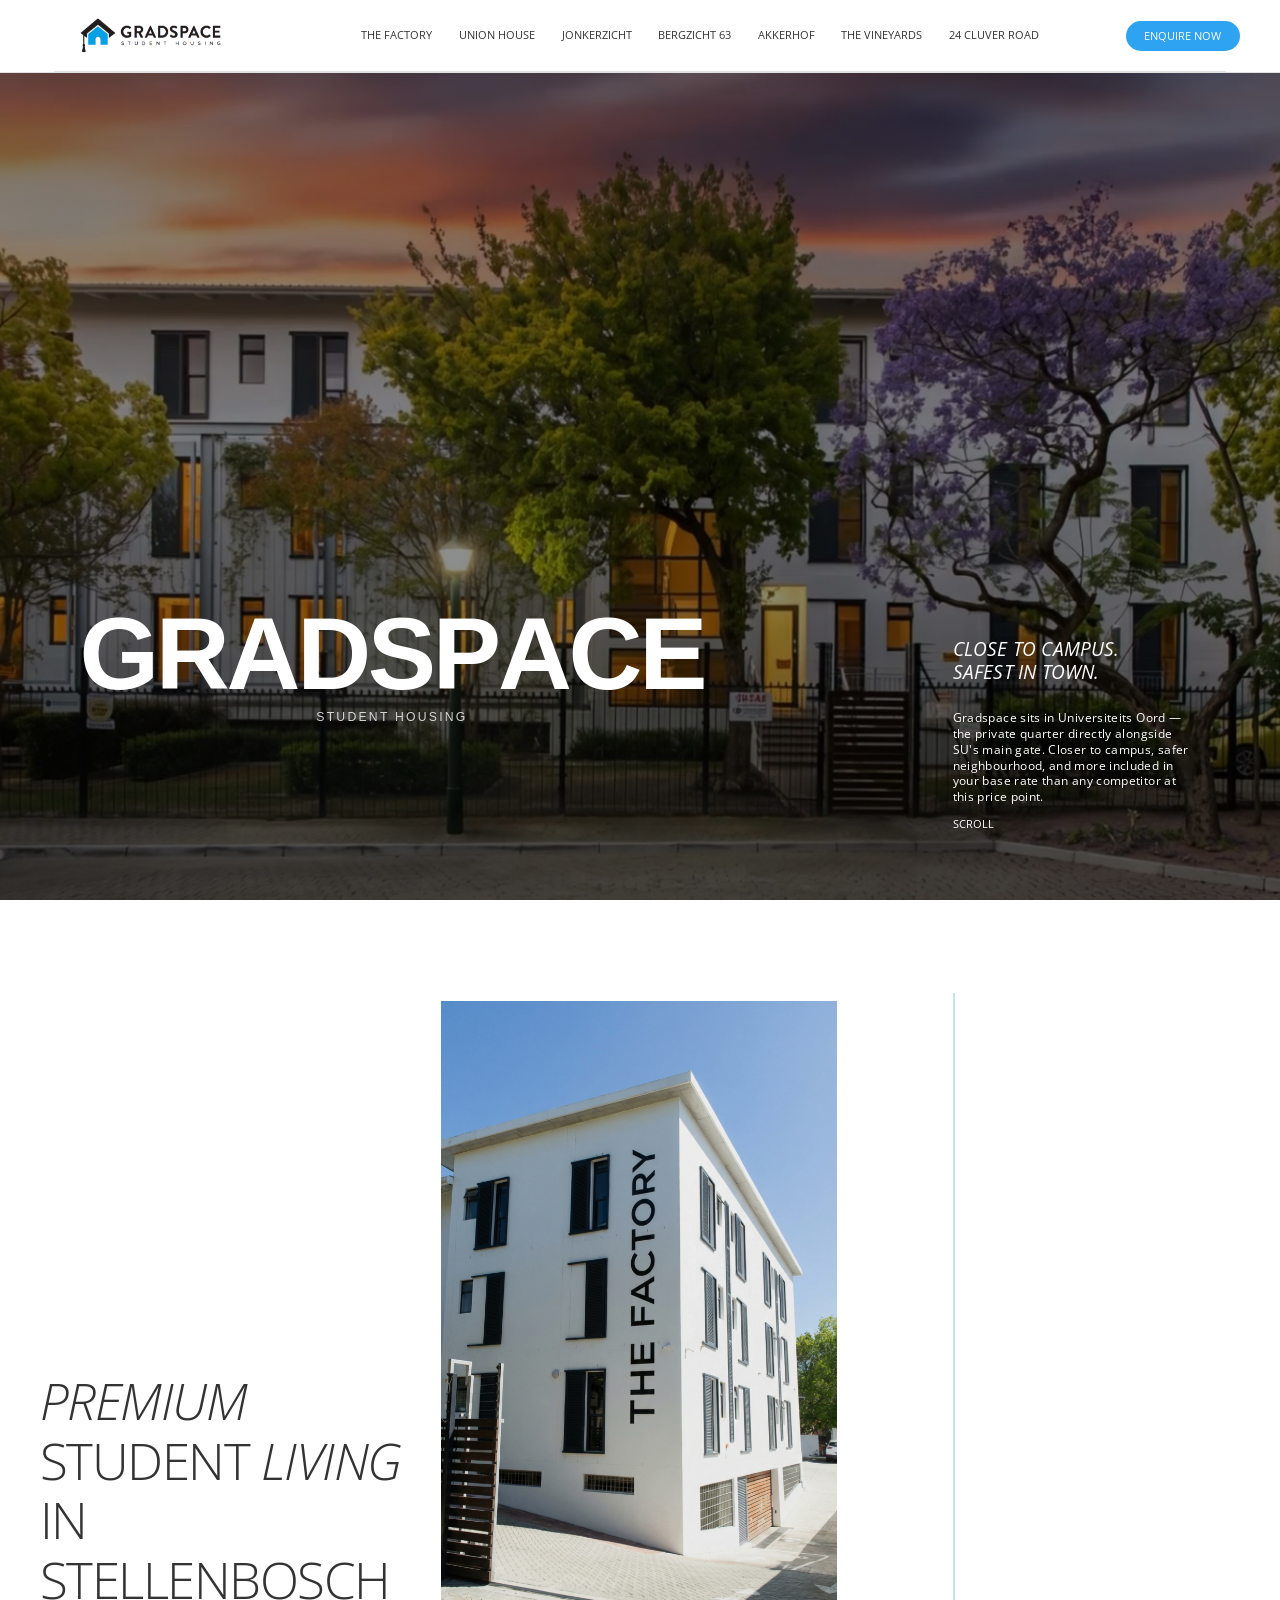
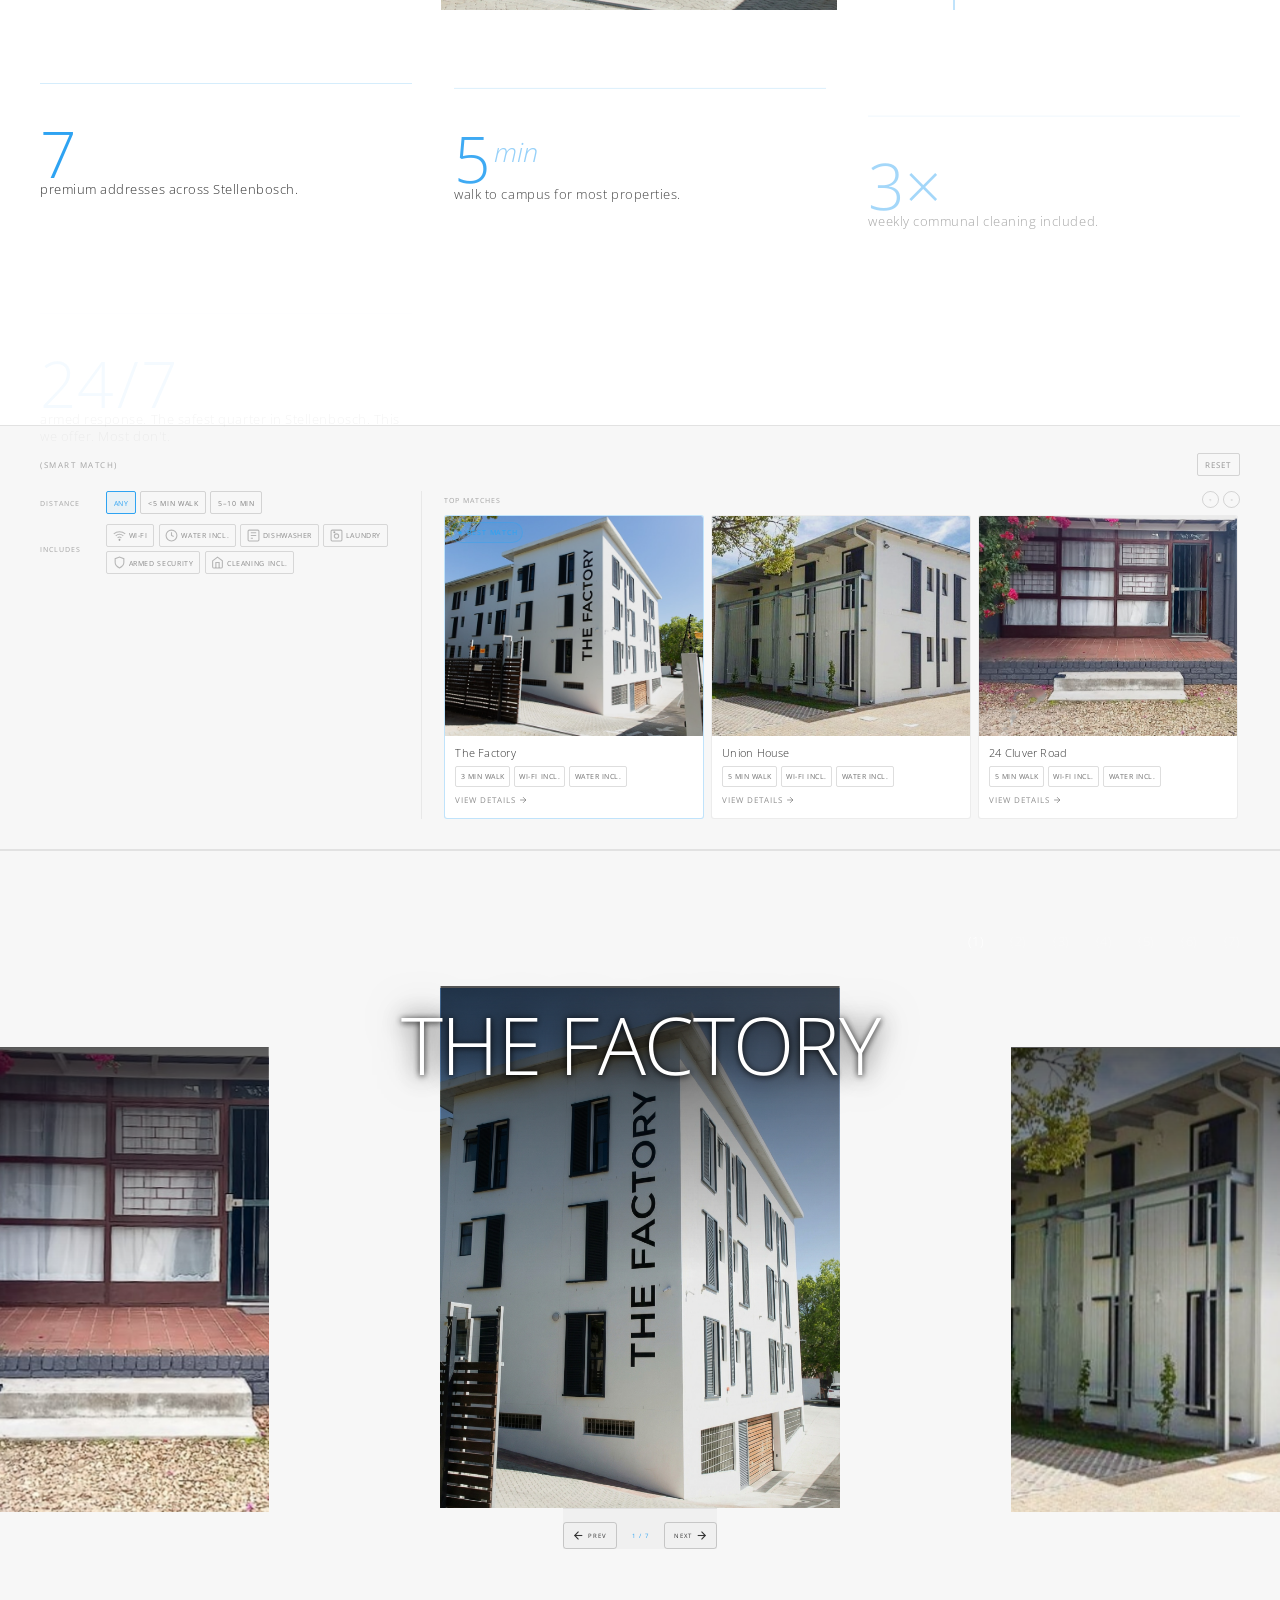
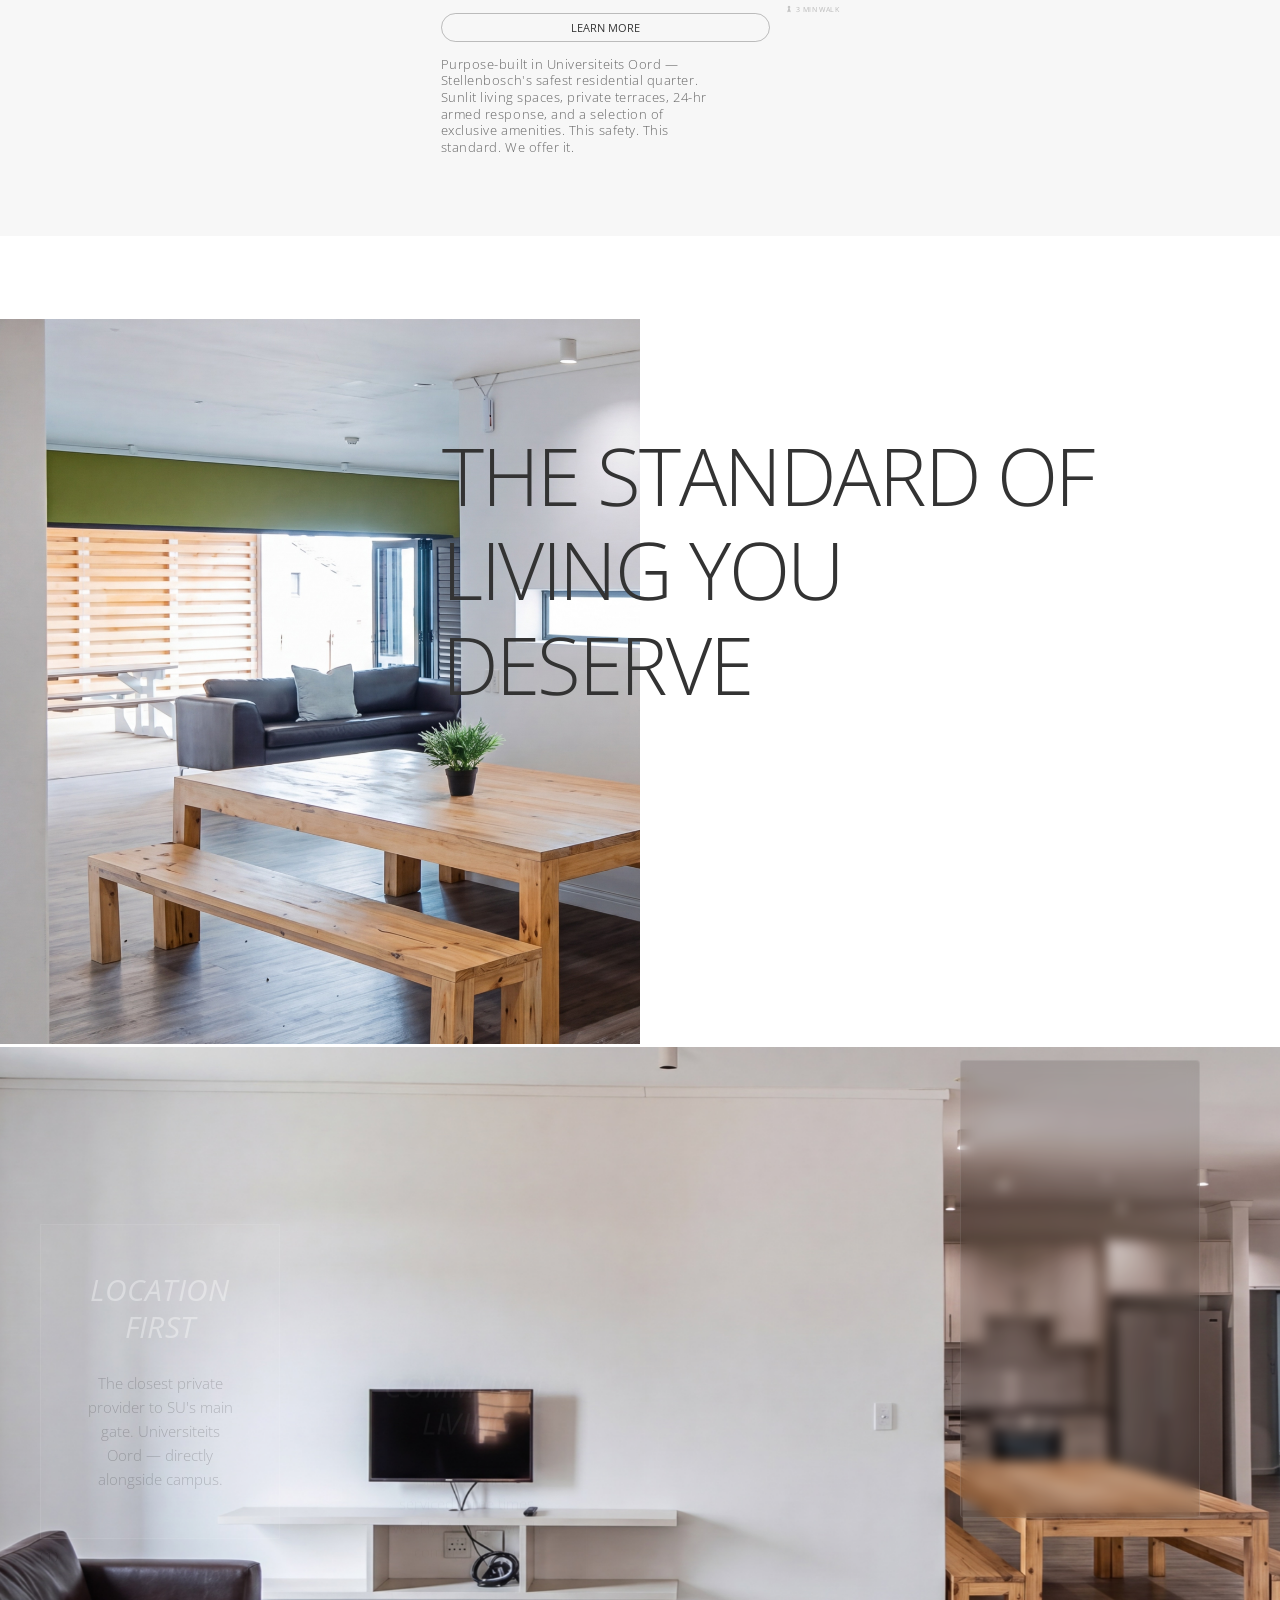
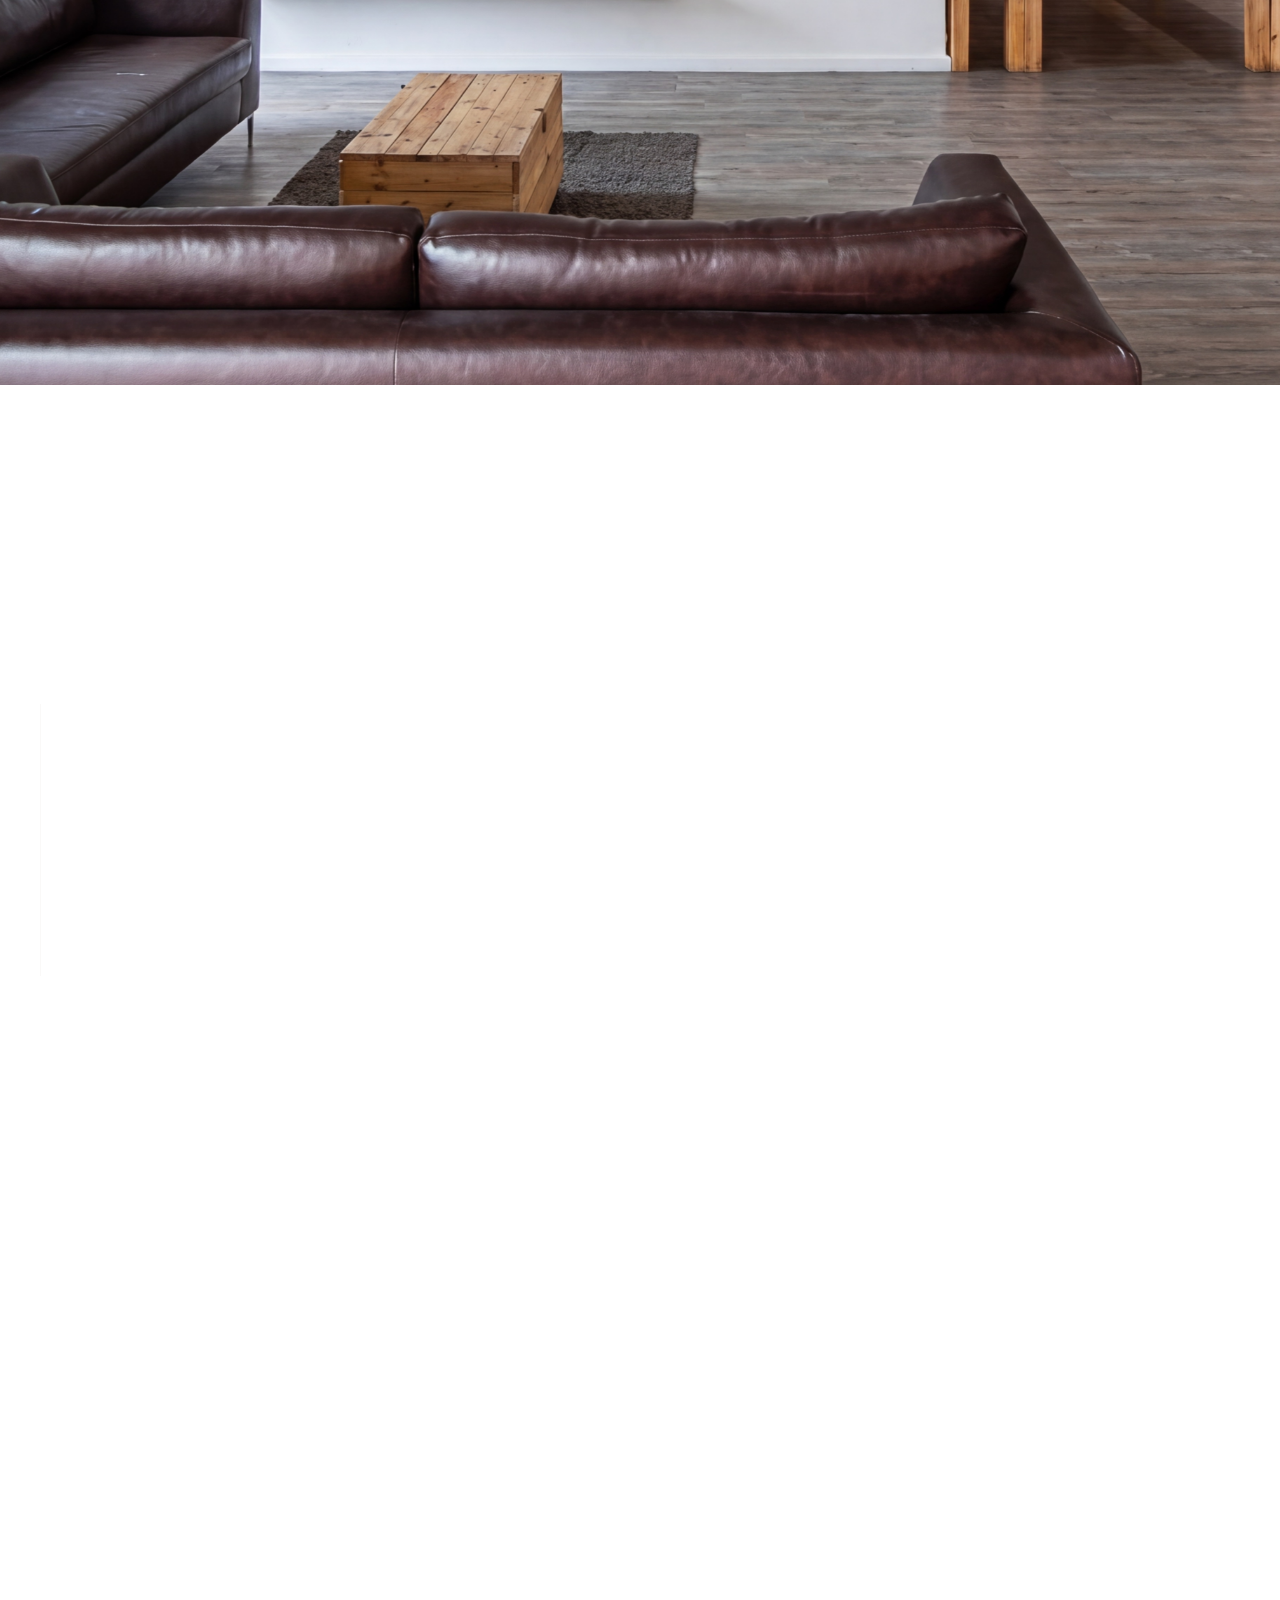
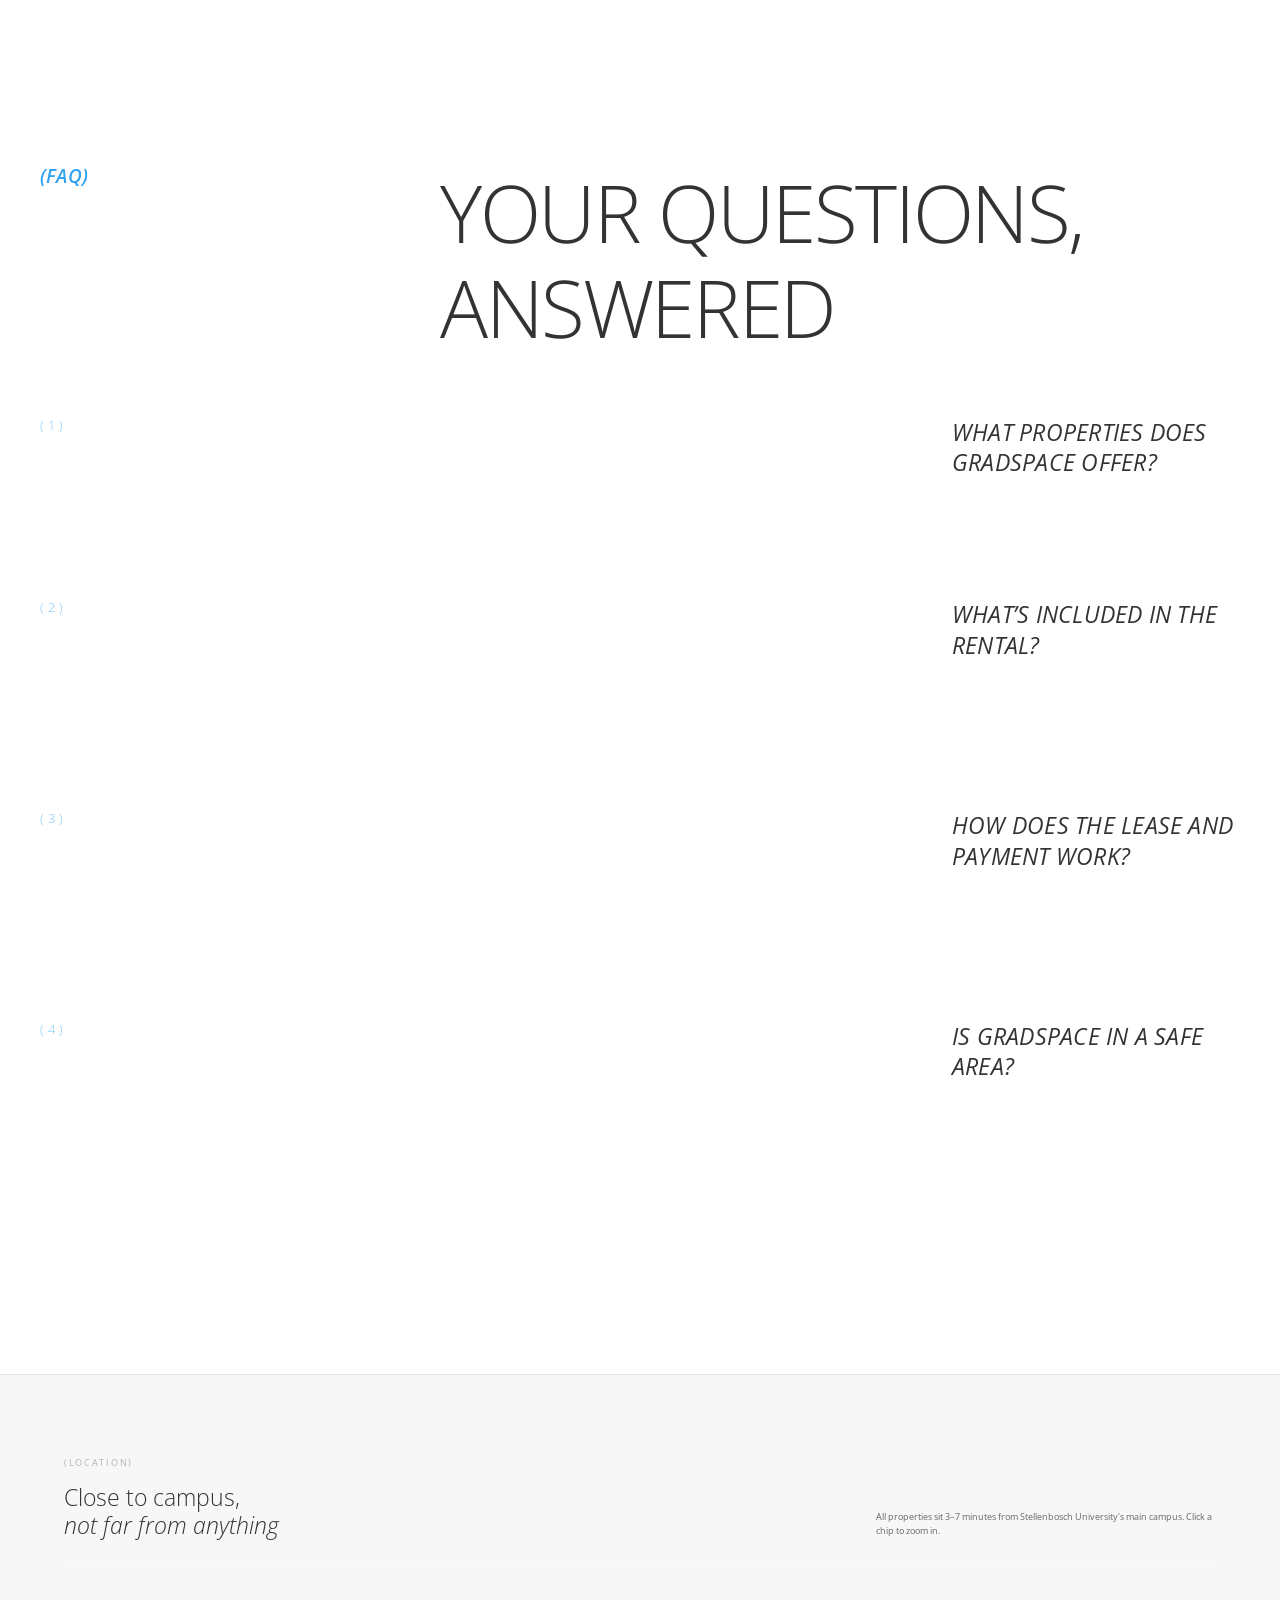
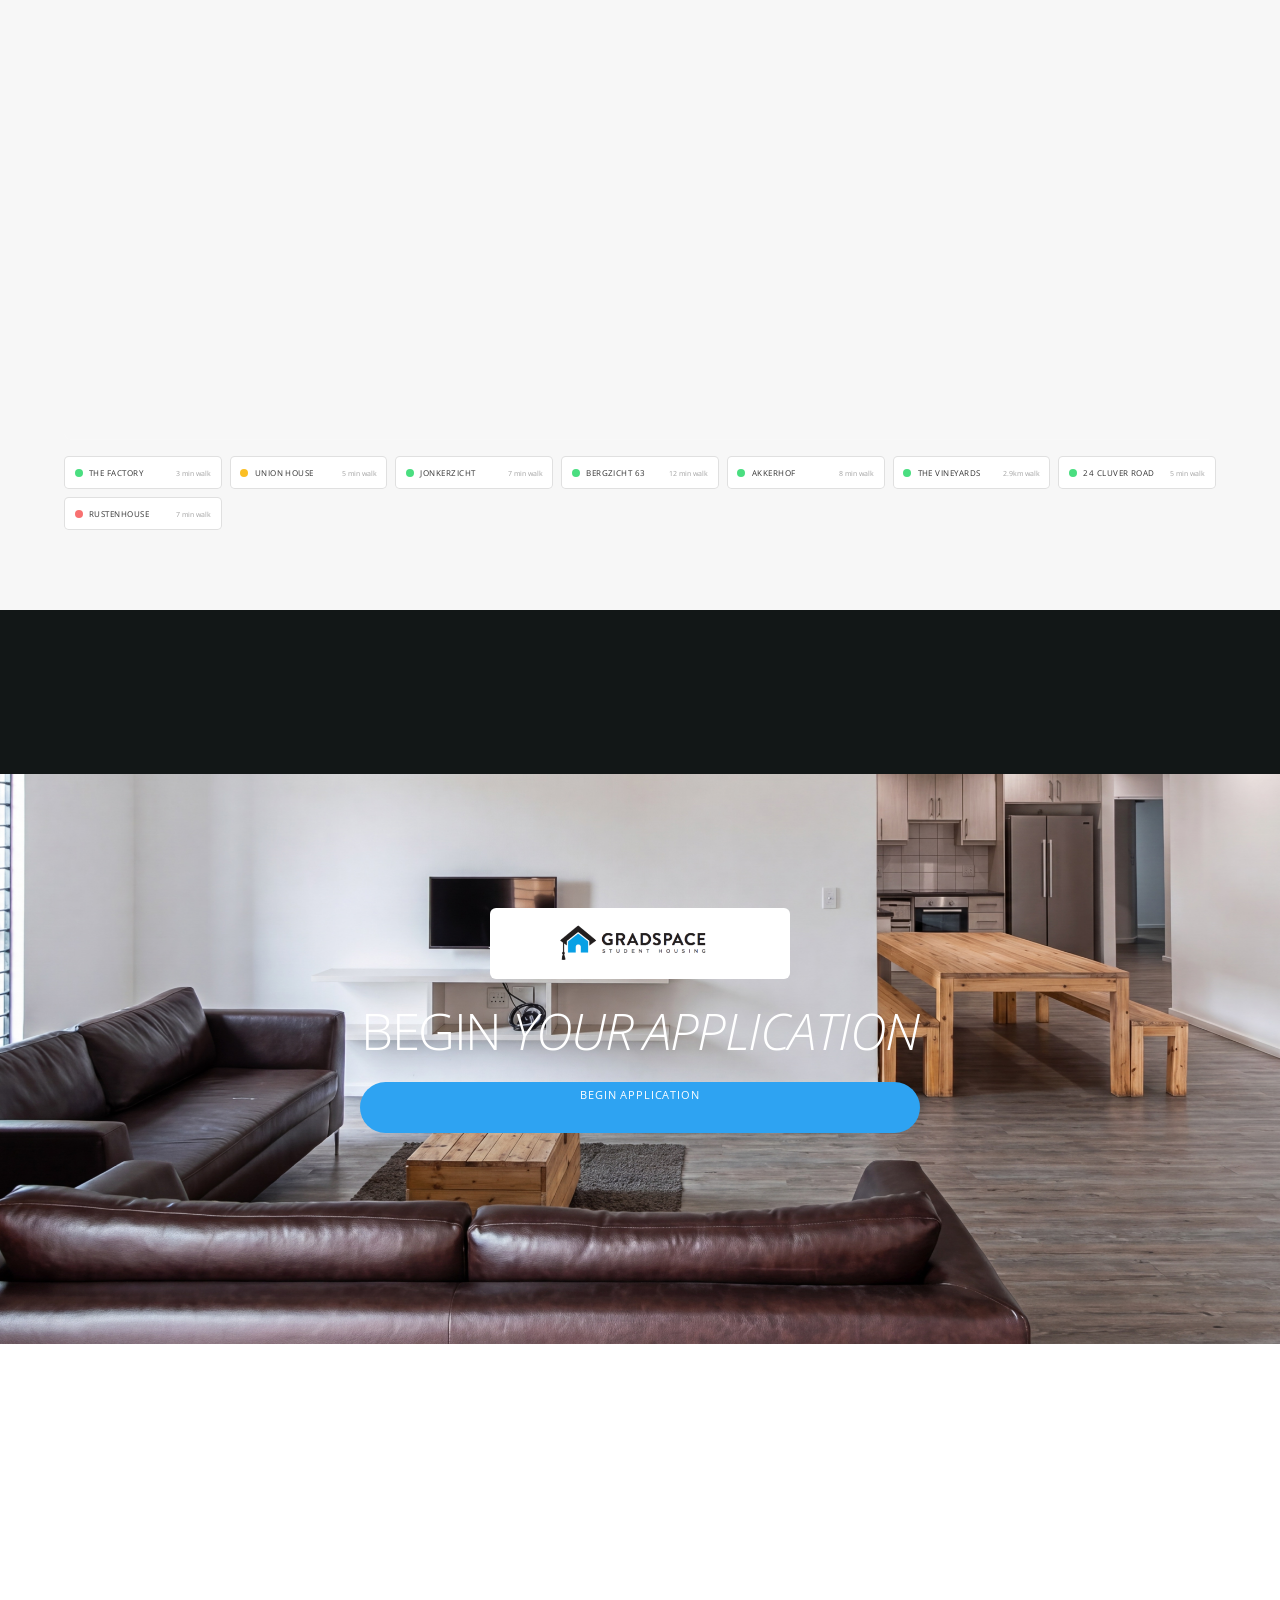
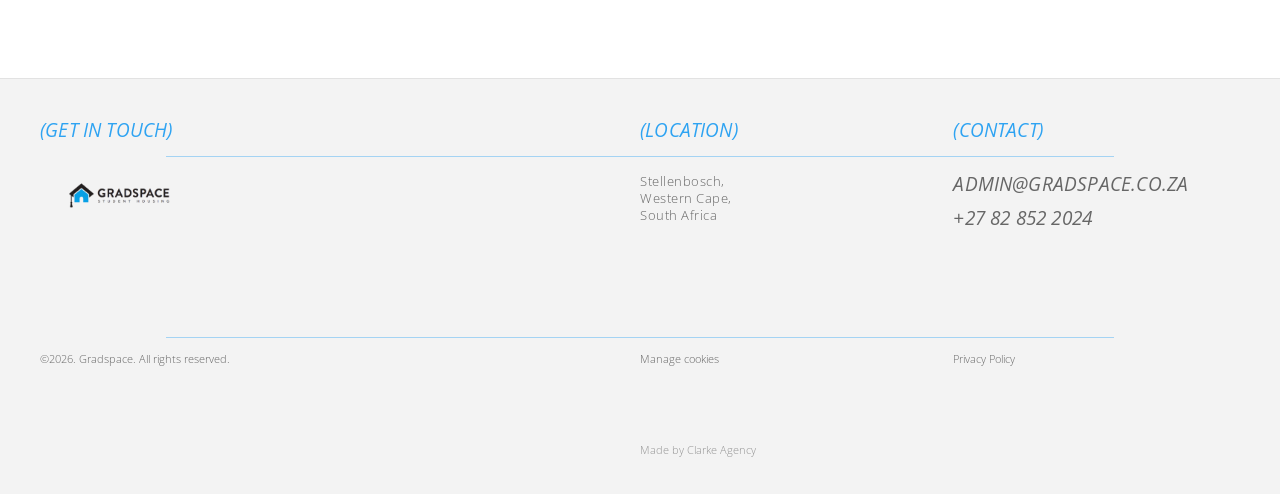
==== index.html @ 7f9719c4 "Nudge Union House pin slightly west Co-Authored-By: Claude Sonnet 4.6 <noreply@anthropic.com>" ====
<!DOCTYPE html><html><head><meta charset="utf-8"/><meta http-equiv="Cache-Control" content="no-cache, no-store, must-revalidate"/><meta http-equiv="Pragma" content="no-cache"/><meta http-equiv="Expires" content="0"/><title>Grandspace — Premium Student Living in Stellenbosch</title><meta name="description" content="Grandspace manages seven premium student properties in Stellenbosch — all within Universiteits Oord, the closest private residential zone to SU's main gate."/><meta property="og:title" content="Grandspace — Premium Student Living in Stellenbosch"/><meta property="og:description" content="Seven premium student addresses in Stellenbosch. Location, safety, and university proximity — this is what we offer."/><meta property="og:site_name" content="Grandspace"/><meta property="og:type" content="website"/><meta name="twitter:card" content="summary_large_image"/><meta name="twitter:title" content="Grandspace — Premium Student Living in Stellenbosch"/><meta name="twitter:description" content="Seven premium student addresses in Stellenbosch. Location, safety, and university proximity — this is what we offer."/><meta content="width=device-width, initial-scale=1" name="viewport"/><link href="assets/css/grandspace.shared.min.css" rel="stylesheet" type="text/css"/><style>/* visibility rule removed for local clone */
  /* ═══════════════════════════════════════════════════
     GRADSPACE — Text Visibility & Word Integrity Fixes
     No word may be split across lines. Every word must
     appear complete on a single line at all times.
  ═══════════════════════════════════════════════════ */

  /* Hero title sizing — overrides Webflow 27rem default */
  h1.hero-title,
  h1.hero-title .char,
  h1.hero-title [class*="char"] {
    white-space: nowrap !important;
    letter-spacing: -0.02em !important;
  }
  h1.hero-title {
    font-size: 9.6rem !important;
    display: block !important;
    width: max-content !important;
  }
  @media (max-width: 991px) {
    h1.hero-title { font-size: 6.4rem !important; }
  }
  @media (max-width: 767px) {
    h1.hero-title { font-size: 4rem !important; }
  }
  /* vw-based: "Gradspace" (9 chars, tight tracking) needs ~10.5vw per char */
  @media (max-width: 479px) {
    h1.hero-title {
      font-size: clamp(2rem, 8.5vw, 3rem) !important;
      white-space: nowrap !important;
      width: auto !important;
      display: block !important;
      letter-spacing: -0.01em !important;
    }
  }

  /* Property modal — photos only, keep close button */
  .modal-title,
  .modal-description,
  .modal-btn,
  .modal-logo,
  .modal-slide-info-wrap,
  .modal-slide-info {
    display: none !important;
  }
  .modal-info {
    background: transparent !important;
    position: absolute !important;
    top: 0 !important;
    right: 0 !important;
    width: auto !important;
    z-index: 100 !important;
    padding: 1rem !important;
  }
  .modal-header-line {
    display: none !important;
  }
  .modal-layout {
    grid-template-columns: 1fr !important;
  }
  .modal-layout-bg {
    display: none !important;
  }
  .modal-slider-wrap {
    grid-column: 1 / -1 !important;
    width: 100% !important;
    height: 100% !important;
  }

  /* Global rule: never break a word mid-character across the whole site. */
  h1, h2, h3, h4, h5, h6, p, div, span, button, a, li {
    word-break: normal !important;
    hyphens: none !important;
    -webkit-hyphens: none !important;
    -ms-hyphens: none !important;
  }

  /* About heading: widen container so "Stellenbosch" fits on one line.  */
  .about-heading {
    max-width: 34rem !important;
    overflow: visible !important;
    z-index: 2;
    position: relative;
  }
  .about-heading h2 {
    max-width: 100%;
    word-break: normal !important;
    hyphens: none !important;
    -webkit-hyphens: none !important;
  }

  .amenities-texts-container {
    max-width: 43rem !important;
    overflow: visible !important;
  }
  /* 500vh: 100vh each for entrance, crossfade×2, and two read-holds */
  .anim-track { height: 500vh !important; }
  /* All slide boxes hidden by default; GSAP inline styles take control on desktop */
  .amenities-slide-box {
    overflow: visible !important;
    opacity: 0;
    visibility: hidden;
  }
  [data-anim="split"],
  [data-anim="split"] > * {
    overflow: visible !important;
  }

  /* Stats boxes: make sure suffix labels (min, ×) are visible.         */
  .stats-box-row {
    flex-wrap: wrap;
    align-items: baseline;
  }

  /* Reflow stats into a 3-column grid so all 6 fit in one viewport.   */
  .stats {
    display: grid !important;
    grid-template-columns: repeat(3, 1fr) !important;
    grid-auto-rows: auto !important;
    row-gap: 5rem !important;
    column-gap: 4rem !important;
    padding-bottom: 4rem !important;
  }
  /* Make row wrappers invisible to layout — boxes flow into parent grid */
  .stats-row-1,
  .stats-row-2,
  .stats-row-3 {
    display: contents !important;
  }
  /* Scale numbers down from 11.25rem so they sit cleanly above text   */
  .stats .h2,
  .stats .h2.mob-h5 {
    font-size: 6rem !important;
    line-height: 1.1 !important;
  }
  .stats-box {
    row-gap: 1.25rem !important;
    grid-row-gap: 1.25rem !important;
    max-width: 100% !important;
  }
  .stats-box-4-text {
    max-width: 100% !important;
  }

  /* About text-box paragraphs: ensure they're above any overlays.      */
  .about-text-box {
    position: relative;
    z-index: 2;
  }

  /* Hero right heading: clean wrapping, no mid-word breaks.            */
  .hero-right-heading {
    overflow: visible;
  }

  /* Beliefs text box: ensure it stays above the background image.      */
  .beliefs-text-box,
  .our-beliefs-text-box {
    position: relative;
    z-index: 5;
    margin-top: -6rem !important;
  }
  .beliefs-text-box {
    background: rgba(0,0,0,0.12) !important;
    backdrop-filter: blur(6px) !important;
    -webkit-backdrop-filter: blur(6px) !important;
    border: 1px solid rgba(255,255,255,0.1) !important;
    border-radius: 4px !important;
    padding: 2rem 2.25rem !important;
  }
  
.w-webflow-badge { display: none !important; }

  /* ── Section stacking fix ────────────────────────────────
     Webflow curtain effect causes the CTA form to slide
     over the FAQ and beliefs sections. Override to stack
     all sections cleanly with no overlap.
  ───────────────────────────────────────────────────────── */
  .faq {
    position: relative !important;
    bottom: auto !important;
  }
  .faq-spacer {
    height: 0 !important;
    padding: 0 !important;
    display: none !important;
  }
  .cta {
    margin-top: 0 !important;
  }

  /* Gradspace logo — sized to be clearly readable */
  .logo.nav-logo {
    width: 22rem !important;
    height: auto !important;
    overflow: visible !important;
  }
</style><script type="text/javascript">!function(o,c){var n=c.documentElement,t=" w-mod-";n.className+=t+"js "+t+"ix3",("ontouchstart"in o||o.DocumentTouch&&c instanceof DocumentTouch)&&(n.className+=t+"touch")}(window,document);</script><link href="assets/images/favicon.ico" rel="shortcut icon" type="image/x-icon"/><link href="assets/images/webclip.png" rel="apple-touch-icon"/><link rel="stylesheet" href="assets/css/splide.min.css"><script src="assets/js/jquery-3.5.1.min.dc5e7f18c8.js" type="text/javascript"></script><script src="assets/js/webflow.24809bfc.b960589f256e16ae.js" type="text/javascript"></script><script src="assets/js/gsap.min.js" type="text/javascript"></script><script src="assets/js/ScrollTrigger.min.js" type="text/javascript"></script><script src="assets/js/ScrollToPlugin.min.js" type="text/javascript"></script><script src="assets/js/SplitText.min.js" type="text/javascript"></script>
<script src="assets/js/splide.min.js"></script>
<style>
/* ═══════════════════════════════════════════════════════
   GRADSPACE — Mobile Responsive Fixes (2026-04-13)
   Keeps all content visible; fixes overflow & layout
═══════════════════════════════════════════════════════ */

/* ── ALL MOBILE-ONLY RULES: max-width 991px so desktop is untouched ── */
@media (max-width: 991px) {

  /* 1. Prevent horizontal scroll */
  html {
    overflow-x: hidden !important;
  }
  body {
    overflow-x: hidden !important;
    max-width: 100vw !important;
  }
  .page-wrapper {
    overflow-x: hidden !important;
    width: 100% !important;
  }

  /* 3. Hero overflow */
  .hero {
    overflow-x: hidden !important;
  }

  /* 7. FAQ overflow */
  .faq {
    overflow-x: hidden !important;
  }

  /* 10. Footer overflow */
  .footer {
    overflow-x: hidden !important;
  }

  /* 11. CTA overflow */
  .cta {
    overflow-x: hidden !important;
  }

  /* 12. Section overflows */
  .beliefs, .projects {
    overflow-x: hidden !important;
  }

}

/* 2. Stats: 2-column layout on small screens */
@media (max-width: 479px) {
  .stats {
    grid-template-columns: repeat(2, 1fr) !important;
    column-gap: 2rem !important;
    row-gap: 3rem !important;
  }
  .stats .h2,
  .stats .h2.mob-h5 {
    font-size: 4rem !important;
    line-height: 1.1 !important;
  }
}

/* 3b. Hero heading mobile */
@media (max-width: 767px) {
  .heading.hero-heading {
    overflow: visible !important;
    width: 100% !important;
  }
  .hero-right {
    max-width: 100% !important;
  }
}

/* 4. About & amenities: constrain max-widths on mobile */
@media (max-width: 767px) {
  .about-heading {
    max-width: 100% !important;
  }
  .amenities-texts-container {
    max-width: 100% !important;
  }
}

/* 5. Drawer: full-width on mobile (remove min-width) */
@media (max-width: 600px) {
  .gs-drawer {
    width: 100vw !important;
    min-width: unset !important;
    max-width: 100vw !important;
  }
  .gs-drawer-header {
    padding: 1.25rem 1rem 1rem !important;
  }
  .gs-drawer-body {
    padding: 1.25rem 1rem 1.5rem !important;
    gap: 1.5rem !important;
  }
  .gs-drawer-cta {
    padding: 1rem !important;
  }
  .gs-drawer-title {
    font-size: clamp(1.2rem, 5vw, 1.5rem) !important;
  }
}

/* 6. Compare table: narrower fixed columns on mobile */
@media (max-width: 600px) {
  .gs-compare-col-row,
  .gs-cmp-row {
    grid-template-columns: 1fr 4.5rem 4.5rem !important;
  }
  .gs-compare-col-label,
  .gs-cmp-feat,
  .gs-cmp-gs,
  .gs-cmp-other {
    font-size: 0.6rem !important;
    padding-right: 0.25rem !important;
  }
  .gs-combi {
    padding-left: 4% !important;
    padding-right: 4% !important;
  }
  .gs-combi__left {
    overflow-x: hidden !important;
  }
}

/* 8. Nav mobile: ensure menu is scrollable if tall */
@media (max-width: 767px) {
  .nav__menu-wrap {
    overflow-y: auto !important;
    max-height: calc(100vh - 4rem) !important;
  }
  .nav__list {
    padding-bottom: 1rem !important;
  }
}

/* 9. Property Explorer cards: slightly narrower on small mobile */
@media (max-width: 390px) {
  .gsf-card {
    min-width: 220px !important;
    flex: 0 0 220px !important;
  }
}

/* ── SECTION-SPECIFIC MOBILE FIXES ─────────────────────────── */

/* Hero: fix inline offsets and ensure all chars visible immediately */
@media (max-width: 991px) {
  h1.hero-title {
    top: 0 !important;
    left: 0 !important;
    margin-bottom: 0 !important;
    overflow: visible !important;
  }
  .heading.hero-heading {
    padding-left: 0 !important;
    padding-right: 0 !important;
    overflow: visible !important;
    width: 100% !important;
  }
  /* Force every SplitText char wrapper and char to show immediately */
  .char-mask,
  h1.hero-title .char,
  h1.hero-title [class*="char"],
  h1.hero-title span {
    transform: none !important;
    opacity: 1 !important;
    overflow: visible !important;
    display: inline !important;
    margin-right: 0 !important;
    left: 0 !important;
    position: relative !important;
    vertical-align: top !important;
  }
}

/* Properties: mobile layout */
@media (max-width: 991px) {
  /* Name container sits above slider in DOM — keep it inline */
  .project-titles {
    position: relative !important;
    width: 100% !important;
    min-height: 0 !important;
    padding-bottom: 0.75rem !important;
  }
  .project-title {
    position: relative !important;
    width: 100% !important;
    display: none !important;
  }
  .project-title.is-active {
    display: block !important;
    opacity: 1 !important;
  }
  /* Force all children inside active title fully visible */
  .project-title.is-active,
  .project-title.is-active * {
    transform: none !important;
    opacity: 1 !important;
    overflow: visible !important;
  }
  /* Description/info block */
  .project-text {
    position: relative !important;
    width: 100% !important;
    display: none !important;
    opacity: 0;
  }

  .project-text.is-active {
    display: flex !important;
    flex-direction: column !important;
    opacity: 1 !important;
  }
  .project-text.is-active .btn.in-project {
    margin-bottom: 1rem;
  }

  .project-text.is-active,
  .project-text.is-active * {
    transform: none !important;
    opacity: 1 !important;
  }
  /* Slide image: good height, not too tall */
  .projects-slide,
  .projects-slide-img {
    height: 22rem !important;
    min-height: 0 !important;
  }
  /* Hide pagination numbers entirely */
  .projects-pagination,
  .splide__pagination.projects-pagination {
    display: none !important;
  }
  /* Remove extra gap between image and info text */
  .project-texts {
    margin-top: 0 !important;
    padding-top: 0 !important;
  }
  .gs-proj-nav {
    padding-top: 0.75rem !important;
    padding-bottom: 0 !important;
  }
}

/* amenities mobile: handled in v2 block below */

/* ── HERO TITLE: reset char-mask on mobile ─────────────────── */
@media (max-width: 991px) {
  /* Remove GSAP's inline overflow:hidden (causes 'i' on 'e' clipping) */
  .char-mask {
    overflow: visible !important;
    display: inline !important;
    margin-right: 0 !important;
    left: 0 !important;
    position: relative !important;
    vertical-align: top !important;
  }
  /* Remove negative letter-spacing that crunches chars on small screens */
  h1.hero-title .char,
  h1.hero-title [class*="char"] {
    letter-spacing: 0 !important;
    display: inline !important;
  }
}

/* ── PROPERTIES: hide prev/next property name labels at all widths ──
   Only the current-property title (gs-slide-title) should be visible.
   gs-slide-name (prev, top-left) and gs-slide-name-next (next, top-right)
   create confusion by showing multiple property names at once.         ── */
.gs-slide-name,
.gs-slide-name-next {
  display: none !important;
}

/* At mobile: ensure the main slide title is still visible */
@media (max-width: 991px) {
  .gs-slide-title {
    display: block !important;
    opacity: 1 !important;
    visibility: visible !important;
    font-size: clamp(1.8rem, 7vw, 3.5rem) !important;
  }
}

/* ── ALL BLACK IMAGES: remove permanent black overlay (GSAP never hides it on mobile) ── */
@media (max-width: 991px) {
  .img-overlay {
    display: none !important;
  }
}

/* about-img: handled in v2 block below */

/* our-beliefs-img: handled in v2 block below */

/* ── PROPERTIES HEADING: small bottom gap ── */
@media (max-width: 991px) {
  .projects-heading {
    padding-bottom: 1rem !important;
  }
}

/* amen-mobile-card: removed — replaced by v2 amenities block */

/* ══════════════════════════════════════════════════════
   GRADSPACE — MOBILE FIX v3  2026-04-15
   ALL rules are max-width:991px — desktop UNTOUCHED
══════════════════════════════════════════════════════ */
@media (max-width: 991px) {

  /* ─── ABOUT SECTION ─────────────────────────────── */
  .about-wrap {
    display: flex !important;
    flex-direction: column !important;
    gap: 1.5rem !important;
  }
  .about-info {
    display: flex !important;
    flex-direction: column !important;
    gap: 1.25rem !important;
    width: 100% !important;
  }
  .about-left { width: 100% !important; overflow: visible !important; }

  /* Heading: force GSAP split-text visible */
  .about-heading h2,
  .about-heading h2 *,
  .about-heading .caption,
  .about-heading [data-anim],
  .about-heading [data-anim] * {
    opacity: 1 !important;
    transform: none !important;
    visibility: visible !important;
    overflow: visible !important;
    white-space: normal !important;
    color: #333333 !important;
  }

  /* Factory portrait — show full building centred */
  .about-img {
    aspect-ratio: unset !important;
    height: 130vw !important;
    min-height: 360px !important;
    max-height: 680px !important;
    width: 100vw !important;
    margin-left: calc(50% - 50vw) !important;
    margin-top: 0.75rem !important;
    position: relative !important;
    overflow: hidden !important;
    display: block !important;
  }
  .about-img .img-full-cover {
    position: absolute !important;
    inset: 0 !important;
    width: 100% !important;
    height: 100% !important;
    object-fit: cover !important;
    object-position: center center !important;
    opacity: 1 !important;
    transform: none !important;
  }

  /* Text & stats */
  .about-text-box { width: 100% !important; padding: 0 !important; }
  .about-text-box p,
  .about-text-box [data-anim] {
    opacity: 1 !important; transform: none !important; visibility: visible !important;
  }
  .stats [data-anim="stagger"],
  .stats [data-anim="stagger-wrap"] {
    opacity: 1 !important; transform: none !important;
  }

  /* ─── OUR BELIEFS ("The Standard of Living") ────── */
  .our-beliefs-wrap {
    display: flex !important;
    flex-direction: column !important;
    gap: 2.25rem !important;
  }
  .our-beliefs-heading h2,
  .our-beliefs-heading [data-anim],
  .our-beliefs-heading [data-anim] * {
    opacity: 1 !important; transform: none !important;
    visibility: visible !important; white-space: normal !important;
    overflow: visible !important;
  }
  .our-beliefs-img {
    width: 100vw !important;
    margin-left: calc(50% - 50vw) !important;
    height: 64vw !important;
    min-height: 240px !important;
    max-height: 400px !important;
    overflow: hidden !important;
    position: relative !important;
    display: block !important;
    margin-bottom: 0 !important;
  }
  .our-beliefs-img .full-bg-inner {
    position: absolute !important;
    inset: 0 !important;
    width: 100% !important;
    height: 100% !important;
  }
  .our-beliefs-img .img-full-cover {
    position: absolute !important;
    inset: 0 !important;
    width: 100% !important;
    height: 100% !important;
    object-fit: cover !important;
    object-position: left center !important;
    opacity: 1 !important;
    transform: none !important;
  }
  /* Paragraph sits below the image, not over it */
  .our-beliefs-text-box {
    margin-top: 0 !important;
    padding-top: 1.5rem !important;
  }
  .our-beliefs-text-box p,
  .our-beliefs-text-box [data-anim] {
    opacity: 1 !important; transform: none !important; visibility: visible !important;
  }

  /* ─── BELIEFS CARDS (dark section) ──────────────── */
  /* Kill GSAP grid layout — each card gets its own row */
  .beliefs-wrap {
    display: flex !important;
    flex-direction: column !important;
    gap: 0 !important;
    padding-top: 1rem !important;
    padding-bottom: 2rem !important;
    position: relative !important;
  }
  /* Each item: full width row, number + card side by side */
  .beliefs-item {
    position: relative !important;
    opacity: 1 !important;
    transform: none !important;
    visibility: visible !important;
    display: flex !important;
    flex-direction: row !important;
    align-items: flex-start !important;
    gap: 1rem !important;
    width: 100% !important;
    padding: 2.5rem 0 !important;
    border-bottom: 1px solid rgba(255,255,255,0.12) !important;
  }
  .beliefs-item:last-of-type { border-bottom: none !important; }

  /* Number label */
  .beliefs-item > .b4 {
    opacity: 1 !important;
    transform: none !important;
    visibility: visible !important;
    flex-shrink: 0 !important;
    width: 2.5rem !important;
    font-size: 0.75rem !important;
    padding-top: 0.2rem !important;
  }

  /* Card itself fills the rest */
  .beliefs-card {
    flex: 1 !important;
    height: auto !important;
    min-height: 0 !important;
    opacity: 1 !important;
    transform: none !important;
    visibility: visible !important;
    background: rgba(255,255,255,0.06) !important;
    border: 1px solid rgba(255,255,255,0.1) !important;
    border-radius: 0.5rem !important;
    padding: 1.25rem 1.25rem 1rem !important;
  }
  .beliefs-card-bg { display: none !important; }
  /* Higher specificity (.beliefs parent) so these beat the global overrides that come later in the document */
  .beliefs .beliefs-card h3 {
    opacity: 1 !important;
    transform: none !important;
    visibility: visible !important;
    font-size: 1.05rem !important;
    line-height: 1.35 !important;
    margin-bottom: 0.5rem !important;
    color: #ffffff !important;
  }
  .beliefs .beliefs-card p {
    opacity: 1 !important;
    transform: none !important;
    visibility: visible !important;
    font-size: 0.875rem !important;
    line-height: 1.6 !important;
    color: rgba(255,255,255,0.85) !important;
  }
  /* Closing paragraph below cards */
  .beliefs-text-box {
    width: 100% !important;
    margin-top: 2.5rem !important;
    padding: 0 !important;
  }
  .beliefs-text-box p {
    opacity: 1 !important;
    transform: none !important;
    visibility: visible !important;
    font-size: 0.9rem !important;
    line-height: 1.7 !important;
    color: rgba(255,255,255,0.9) !important;
  }

  /* ─── AMENITIES ("Everything Covered") ──────────── */
  .amenities { overflow: hidden !important; }
  .anim-track { height: auto !important; min-height: 0 !important; }
  .wrap.amenities-wrap {
    position: relative !important;
    height: auto !important;
    top: auto !important;
    display: flex !important;
    flex-direction: column !important;
    gap: 2.5rem !important;
    padding-top: 2.5rem !important;
    padding-bottom: 3rem !important;
  }

  /* Images: stacked column */
  .amenities-images-container {
    width: 100% !important;
    height: auto !important;
    max-height: none !important;
    position: relative !important;
    display: flex !important;
    flex-direction: column !important;
    gap: 0.75rem !important;
  }
  .amenities-images-big {
    position: relative !important;
    width: 100% !important;
    height: auto !important;
    display: flex !important;
    flex-direction: column !important;
    gap: 0.75rem !important;
  }
  .amenities-slide-imgs {
    position: relative !important;
    width: 100% !important;
    height: 56vw !important;
    min-height: 200px !important;
    max-height: 310px !important;
    overflow: hidden !important;
    opacity: 1 !important;
    transform: none !important;
    clip-path: none !important;
    -webkit-clip-path: none !important;
    mask-image: none !important;
    -webkit-mask-image: none !important;
    border-radius: 0.4rem !important;
    display: block !important;
    flex-shrink: 0 !important;
  }
  .amenities-slide-imgs img,
  .amenities-slide-imgs .img-full-cover {
    position: absolute !important;
    inset: 0 !important;
    width: 100% !important;
    height: 100% !important;
    object-fit: cover !important;
    object-position: center center !important;
    opacity: 1 !important;
    transform: none !important;
  }
  .amenities-images-small { display: none !important; }

  /* Text boxes: stacked, all visible */
  .amenities-texts-container {
    width: 100% !important;
    max-width: 100% !important;
    position: relative !important;
    display: flex !important;
    flex-direction: column !important;
    gap: 2rem !important;
  }
  .amenities-slide-box {
    position: relative !important;
    inset: auto !important;
    opacity: 1 !important;
    visibility: visible !important;
    transform: none !important;
    width: 100% !important;
    padding: 0 !important;
  }
  .amenities-slide-box h2,
  .amenities-slide-box h2 *,
  .amenities-slide-box p,
  .amenities-slide-box [data-amenities-anim],
  .amenities-slide-box [data-amenities-anim] * {
    opacity: 1 !important;
    transform: none !important;
    visibility: visible !important;
    white-space: normal !important;
    overflow: visible !important;
  }
  .amenities-progress,
  .amenities-triggers { display: none !important; }

  /* ─── FAQ ────────────────────────────────────────── */
  /* Kill the sticky scroll spacer that leaves white gap */
  .faq-relative { position: relative !important; }
  .faq-spacer { display: none !important; height: 0 !important; }
  .faq { position: relative !important; top: auto !important; bottom: auto !important; }

  /* Section title */
  .faq-heading h2 {
    font-size: clamp(1.5rem, 5vw, 2.2rem) !important;
    line-height: 1.2 !important;
  }
  /* Question text — slightly bigger, readable */
  .faq-dropdown-toggle h3,
  .faq-dropdown-toggle .h6 {
    font-size: clamp(0.88rem, 3.4vw, 1.05rem) !important;
    line-height: 1.4 !important;
    font-weight: 600 !important;
  }
  /* Answer text — noticeably smaller than question */
  .faq-dropdown-box p {
    font-size: clamp(0.72rem, 2.4vw, 0.85rem) !important;
    line-height: 1.65 !important;
  }
  .faq-dropdown > .b1 { font-size: 0.72rem !important; }
  .faq-dropdown {
    grid-template-columns: 1fr !important;
    gap: 0 !important;
    padding: 0.9rem 0 !important;
  }

  /* ─── CTA / FORM ("Begin Your Application") ─────── */
  /* Force all GSAP-animated elements visible */
  .cta-wrap,
  .cta-heading,
  .cta-heading h2,
  .cta-heading p,
  .form-wrap,
  .form-block,
  .form-heading,
  .form-heading h2,
  .form-heading p,
  .inputs,
  .form-btn,
  .form-bottom-text,
  [data-anim="element"] {
    opacity: 1 !important;
    transform: none !important;
    visibility: visible !important;
    display: block !important;
  }
  .inputs { display: flex !important; flex-direction: column !important; gap: 0.75rem !important; }
  .input-wrap { width: 100% !important; }
  .input { width: 100% !important; box-sizing: border-box !important; }
  .form-btn {
    display: block !important;
    width: 100% !important;
    margin-top: 0.75rem !important;
    padding: 0.9rem 1.5rem !important;
    font-size: 0.95rem !important;
    font-weight: 600 !important;
    text-align: center !important;
    cursor: pointer !important;
  }

}

  /* ── Reduced motion: respect accessibility preference ── */
  @media (prefers-reduced-motion: reduce) {
    *, *::before, *::after {
      animation-duration: 0.01ms !important;
      animation-iteration-count: 1 !important;
      transition-duration: 0.01ms !important;
      scroll-behavior: auto !important;
    }
    .amen-mobile-card {
      opacity: 1 !important;
      transform: none !important;
      transition: none !important;
    }
  }

  /* ── Smooth scroll ── */
  html { scroll-behavior: smooth; }

</style>

<style>
/* ═══════════════════════════════════════════════════════
   GRADSPACE — TABLET BREAKPOINT FIX  2026-04-15
   Prevents full mobile reflow at split-screen widths.
   Desktop (≥992px): untouched — Webflow/GSAP handles it.
   Tablet (600–991px): clean intermediate layout.
   Mobile (<600px): existing mobile rules still apply.
═══════════════════════════════════════════════════════ */

@media (min-width: 600px) and (max-width: 991px) {

  /* ── HERO ──────────────────────────────────────────── */
  /* Keep heading as a row but tighten font size */
  .heading.hero-heading {
    display: flex !important;
    flex-flow: row !important;
    justify-content: space-between !important;
    align-items: flex-end !important;
    padding-left: 1.5rem !important;
    padding-right: 1.5rem !important;
    gap: 2rem !important;
  }
  h1.hero-title {
    font-size: clamp(3.5rem, 9vw, 7rem) !important;
    white-space: nowrap !important;
    flex-shrink: 0 !important;
    width: auto !important;
    top: 0 !important;
    left: 0 !important;
  }
  .hero-right {
    max-width: 22rem !important;
    padding-top: 1.5rem !important;
    padding-bottom: 1.5rem !important;
    flex-shrink: 1 !important;
  }

  /* ── ABOUT ─────────────────────────────────────────── */
  /* Keep two-column row at tablet — just scale content */
  .about-info {
    display: flex !important;
    flex-flow: row !important;
    align-items: flex-start !important;
    padding-top: 5rem !important;
    padding-bottom: 3rem !important;
    gap: 2rem !important;
  }
  /* about-left takes a fixed 54% — gap handled by flex, not width sum */
  .about-left {
    flex: 0 0 54% !important;
    width: 54% !important;
    max-width: 54% !important;
    grid-template-columns: 1fr !important;
    flex-flow: column !important;
    display: flex !important;
    gap: 1.5rem !important;
  }
  /* about-text-box fills whatever remains */
  .about-text-box {
    flex: 1 1 0 !important;
    width: auto !important;
    min-width: 0 !important;
    padding-top: 3rem !important;
  }

  /* About image: respect natural aspect ratio, no bleed-out at tablet */
  .about-img {
    position: relative !important;
    overflow: hidden !important;
    display: block !important;
    width: 100% !important;
    height: auto !important;
    aspect-ratio: 800 / 533 !important;
    max-height: 400px !important;
    margin-left: 0 !important;
    margin-right: 0 !important;
    margin-top: 0.5rem !important;
  }
  .about-img .img-full-cover {
    position: absolute !important;
    inset: 0 !important;
    width: 100% !important;
    height: 100% !important;
    object-fit: cover !important;
    object-position: center center !important;
    opacity: 1 !important;
    transform: none !important;
  }

  /* ── STATS ──────────────────────────────────────────── */
  .stats {
    grid-template-columns: repeat(3, 1fr) !important;
    column-gap: 2.5rem !important;
    row-gap: 3rem !important;
  }
  .stats .h2, .stats .h2.mob-h5 {
    font-size: 4.5rem !important;
    line-height: 1.1 !important;
  }

  /* ── PROPERTIES ─────────────────────────────────────── */
  .project-title.is-active h2,
  .project-title.is-active * {
    font-size: clamp(2rem, 5.5vw, 4rem) !important;
  }
  .projects-slide,
  .projects-slide-img {
    height: 26rem !important;
  }

  /* ── OUR BELIEFS ────────────────────────────────────── */
  .our-beliefs-img {
    width: 100% !important;
    margin-left: 0 !important;
    height: 50vw !important;
    max-height: 380px !important;
    min-height: 220px !important;
  }

  /* ── BELIEFS CARDS ──────────────────────────────────── */
  /* 2-column grid at tablet — better than full column stack */
  .beliefs-wrap {
    display: grid !important;
    grid-template-columns: 1fr 1fr !important;
    flex-direction: unset !important;
    gap: 1rem !important;
    padding-right: 0 !important;
  }
  /* Text box spans both columns */
  #w-node-d88d786b-358f-44e1-a1ef-46994c97ead0-546b46eb.beliefs-text-box {
    grid-column: 1 / -1 !important;
  }
  .beliefs-item {
    flex-direction: column !important;
    gap: 0.75rem !important;
    padding: 1.5rem 0 !important;
  }
  .beliefs-card h3 {
    font-size: 1.75rem !important;
  }
  .beliefs-card p {
    font-size: 1rem !important;
  }

  /* ── AMENITIES ──────────────────────────────────────── */
  .amenities-slide-imgs {
    height: 48vw !important;
    max-height: 350px !important;
    min-height: 180px !important;
  }
  .amenities-slide-box h2 {
    font-size: clamp(1.8rem, 5vw, 3rem) !important;
    white-space: normal !important;
  }

  /* ── FAQ ────────────────────────────────────────────── */
  .faq-dropdown-toggle h3,
  .faq-dropdown-toggle .h6 {
    font-size: clamp(1rem, 3vw, 1.4rem) !important;
  }
  .faq-dropdown-box p {
    font-size: clamp(0.85rem, 2.5vw, 1rem) !important;
  }

  /* ── CTA FORM ───────────────────────────────────────── */
  .wrap.cta-wrap {
    flex-flow: row !important;
    gap: 3rem !important;
    align-items: flex-start !important;
  }
  .heading.cta-heading {
    flex: 1 !important;
  }
  .form-wrap {
    flex: 1 !important;
  }

  /* ── FOOTER ──────────────────────────────────────────── */
  .wrap.footer-wrap {
    grid-column-gap: 3rem !important;
    grid-row-gap: 2rem !important;
  }

  /* Prevent any 100vw bleed-out images from causing horizontal scroll */
  html, body, .page-wrapper {
    overflow-x: hidden !important;
  }

}

/* ── Fine-tune smaller tablet / large mobile (480–599px) ── */
@media (min-width: 480px) and (max-width: 599px) {

  /* Hero: single column but proper font size */
  h1.hero-title {
    font-size: clamp(3rem, 10vw, 5rem) !important;
    width: auto !important;
    top: 0 !important;
    left: 0 !important;
  }

  /* About image: respect aspect ratio, not 130vw height */
  .about-img {
    width: 100% !important;
    height: auto !important;
    aspect-ratio: 800 / 533 !important;
    max-height: 340px !important;
    margin-left: 0 !important;
  }

  /* Stats: 2-col at this range */
  .stats {
    grid-template-columns: repeat(2, 1fr) !important;
    column-gap: 2rem !important;
    row-gap: 2.5rem !important;
  }
  .stats .h2, .stats .h2.mob-h5 {
    font-size: 3.5rem !important;
  }

  /* Our beliefs img */
  .our-beliefs-img {
    width: 100% !important;
    margin-left: 0 !important;
    height: 55vw !important;
    max-height: 320px !important;
  }

}
</style>

<style>
/* ══════════════════════════════════════════════════════════════
   GRADSPACE — AMENITIES INTERLEAVED LAYOUT  (≤991px only)
   GSAP handles desktop (≥992px) — do not override those styles.
   At tablet/mobile, GSAP returns early (innerWidth guard), so we
   provide a static editorial layout per slide:
   [big image] → [small image] → [text paragraph].
══════════════════════════════════════════════════════════════ */
@media (max-width: 991px) {

  /* ── 1. Flatten all container wrappers into the flex context ── */
  .amenities-images-container,
  .amenities-images-big,
  .amenities-images-small,
  .amenities-texts-container {
    display: contents !important;
  }
  .amenities-progress,
  .amenities-triggers {
    display: none !important;
  }

  /* ── 2. Amenities wrap: single flex column ── */
  .wrap.amenities-wrap {
    display: flex !important;
    flex-direction: column !important;
    gap: 0 !important;
    padding-top: 3rem !important;
    padding-bottom: 3rem !important;
    position: relative !important;
    height: auto !important;
    top: auto !important;
  }
  .anim-track { height: auto !important; min-height: 0 !important; }

  /* ── 3. Interleave: big image → small image → text (per slide) ── */
  /* Slide 1 */
  .amenities-slide-imgs.is-first                                  { order: 1 !important; }
  .amenities-slide-img-inner.is-first                             { order: 2 !important; }
  .amenities-slide-box.is-first                                   { order: 3 !important; }

  /* Slide 2 */
  .amenities-images-big .amenities-slide-imgs:nth-child(2)        { order: 4 !important; }
  .amenities-images-small .amenities-slide-img-inner:nth-child(2) { order: 5 !important; }
  .amenities-texts-container .amenities-slide-box:nth-child(3)    { order: 6 !important; }

  /* Slide 3 */
  .amenities-images-big .amenities-slide-imgs:nth-child(3)        { order: 7 !important; }
  .amenities-images-small .amenities-slide-img-inner:nth-child(3) { order: 8 !important; }
  .amenities-texts-container .amenities-slide-box:nth-child(4)    { order: 9 !important; }

  /* Space above slides 2 and 3 */
  .amenities-images-big .amenities-slide-imgs:nth-child(2) { margin-top: 2rem !important; }
  .amenities-images-big .amenities-slide-imgs:nth-child(3) { margin-top: 2rem !important; }

  /* ── 4. Big image ── */
  .amenities-slide-imgs {
    width: 100% !important;
    height: 55vw !important;
    min-height: 200px !important;
    max-height: 320px !important;
    position: relative !important;
    overflow: hidden !important;
    border-radius: 0.4rem 0.4rem 0 0 !important;
    flex-shrink: 0 !important;
    margin-bottom: 0 !important;
    opacity: 1 !important;
    visibility: visible !important;
    transform: none !important;
    clip-path: none !important;
    -webkit-clip-path: none !important;
    display: block !important;
  }
  .amenities-slide-imgs img,
  .amenities-slide-imgs .img-full-cover {
    position: absolute !important;
    inset: 0 !important;
    width: 100% !important;
    height: 100% !important;
    object-fit: cover !important;
    object-position: center center !important;
    opacity: 1 !important;
    visibility: visible !important;
    transform: none !important;
  }

  /* ── 5. Small image ── */
  .amenities-slide-img-inner {
    width: 100% !important;
    height: 28vw !important;
    min-height: 100px !important;
    max-height: 180px !important;
    position: relative !important;
    overflow: hidden !important;
    border-radius: 0 0 0.4rem 0.4rem !important;
    flex-shrink: 0 !important;
    margin-bottom: 1.5rem !important;
    opacity: 1 !important;
    visibility: visible !important;
    transform: none !important;
    clip-path: none !important;
    -webkit-clip-path: none !important;
    display: block !important;
  }
  .amenities-slide-img-inner img,
  .amenities-slide-img-inner .img-full-cover {
    position: absolute !important;
    inset: 0 !important;
    width: 100% !important;
    height: 100% !important;
    object-fit: cover !important;
    object-position: center center !important;
    opacity: 1 !important;
    visibility: visible !important;
    transform: none !important;
  }

  /* ── 6. Text block ── */
  .amenities-slide-box {
    position: relative !important;
    inset: auto !important;
    opacity: 1 !important;
    visibility: visible !important;
    transform: none !important;
    width: 100% !important;
    padding: 1.5rem 0 2.5rem !important;
    border-bottom: 1px solid rgba(0, 0, 0, 0.07) !important;
  }
  .amenities-slide-box:last-of-type {
    border-bottom: none !important;
  }
  .amenities-slide-box h2,
  .amenities-slide-box h2 *,
  .amenities-slide-box p,
  .amenities-slide-box [data-amenities-anim],
  .amenities-slide-box [data-amenities-anim] * {
    opacity: 1 !important;
    transform: none !important;
    visibility: visible !important;
    white-space: normal !important;
    overflow: visible !important;
  }
  .amenities-slide-box h2 {
    font-size: clamp(1.8rem, 5vw, 3.5rem) !important;
    margin-bottom: 0.75rem !important;
    line-height: 1.15 !important;
  }
  .amenities-slide-box p {
    font-size: clamp(0.9rem, 2.8vw, 1.1rem) !important;
    line-height: 1.65 !important;
    max-width: 52ch !important;
  }

}
</style>

<style>
/* ══════════════════════════════════════════════════════════════════
   GRADSPACE — FULL-SCREEN PARITY  2026-04-15
   Makes every section look intentional and polished at split-screen
   (~700–900 px) widths — not like a shrunk full-screen layout.
══════════════════════════════════════════════════════════════════ */

/* ── 1. Property Explorer (gsf-bar): responsive grid collapse ──
   Default: grid-template-columns: 360px 1px 1fr
   At 360px + padding, only ~230px is left for cards (< 1 card).
   Fix: shrink → stack → strip-only as viewport narrows.         */
@media (max-width: 1100px) {
  .gsf-content { grid-template-columns: 260px 1px 1fr !important; gap: 1.5rem !important; }
}
@media (max-width: 880px) {
  /* Stack: filters above the cards strip */
  .gsf-content {
    display: flex !important;
    flex-direction: column !important;
    gap: 1.2rem !important;
  }
  .gsf-vdiv { display: none !important; }
  .gsf-inner { padding: 1.75rem 0 2rem !important; gap: 1rem !important; }
  /* Filter rows side by side on one line */
  .gsf-filters {
    display: flex !important;
    flex-direction: row !important;
    flex-wrap: wrap !important;
    gap: 0.75rem 1.5rem !important;
    align-items: center !important;
  }
  .gsf-filter-row { gap: 0.5rem !important; }
  .gsf-lbl { width: auto !important; min-width: 0 !important; }
}
@media (max-width: 600px) {
  /* Keep filters + header visible on mobile; only hide the vertical divider */
  .gsf-vdiv { display: none !important; }
  .gsf-inner { padding: 1.25rem 0 1.5rem !important; gap: 0.75rem !important; }
}

/* ── 2. Nav: 7 property names — allow horizontal scroll at tablet ── */
@media (max-width: 991px) {
  .nav__list {
    flex-wrap: nowrap !important;
    overflow-x: auto !important;
    scrollbar-width: none !important;
    -ms-overflow-style: none !important;
    gap: 0 !important;
  }
  .nav__list::-webkit-scrollbar { display: none !important; }
  .nav__list-item { flex-shrink: 0 !important; }
  .nav-link, .nav__link { font-size: 0.72rem !important; white-space: nowrap !important; }
}

/* ── 3. Properties slider: taller image at tablet for visual impact ── */
@media (min-width: 600px) and (max-width: 991px) {
  .projects-slide,
  .projects-slide-img {
    height: 58vw !important;
    min-height: 300px !important;
    max-height: 520px !important;
  }
  /* Slide title: larger and stronger shadow for legibility */
  #gs-slide-title, .gs-slide-title {
    font-size: clamp(2.2rem, 7.5vw, 5rem) !important;
    text-shadow:
      0 2px 32px rgba(0,0,0,0.98),
      0 1px 8px  rgba(0,0,0,0.98),
      0 0  60px  rgba(0,0,0,0.7) !important;
  }
}

/* ── 4. Stats numbers: scale well at tablet ── */
@media (min-width: 600px) and (max-width: 991px) {
  .stats .h2, .stats .h2.mob-h5 {
    font-size: clamp(3.5rem, 7vw, 5.5rem) !important;
  }
  .stats {
    column-gap: 3rem !important;
    row-gap: 3.5rem !important;
  }
}

/* ── 5. Our Beliefs heading: no orphan words at tablet widths ── */
@media (min-width: 600px) and (max-width: 991px) {
  .our-beliefs-heading h2 {
    font-size: clamp(2.2rem, 5.5vw, 3.5rem) !important;
    max-width: 18ch !important;
  }
}

/* ── 6. FAQ heading: scale properly ── */
@media (min-width: 600px) and (max-width: 991px) {
  .faq-heading h2 {
    font-size: clamp(2rem, 5vw, 3rem) !important;
  }
}

/* ── 7. Why Us / gs-combi: responsive at tablet ── */
@media (max-width: 991px) {
  .gs-combi { padding: 4rem 5% !important; }
  .gs-compare-col-row,
  .gs-cmp-row {
    grid-template-columns: 1fr 3.8rem 3.8rem !important;
  }
  .gs-combi__right .gs-map-frame { height: 320px !important; }
}

/* ── 8. Amenities heading: proportional at tablet ── */
@media (min-width: 600px) and (max-width: 991px) {
  .amenities-slide-box h2 {
    font-size: clamp(2.5rem, 6vw, 4.5rem) !important;
  }
}

/* ── 9. Footer: single column stack at tablet ── */
@media (max-width: 991px) {
  .footer-top {
    flex-direction: column !important;
    gap: 2rem !important;
  }
  .footer-right { gap: 1.5rem !important; }
}

/* ── 10. Page padding left/right: tighter at tablet ── */
@media (min-width: 600px) and (max-width: 991px) {
  .page-padding {
    padding-left: clamp(1.5rem, 5vw, 4rem) !important;
    padding-right: clamp(1.5rem, 5vw, 4rem) !important;
  }
}

</style>

<style>
/* ═══════════════════════════════════════════════════════════════
   GRADSPACE — SECTION CONTAINMENT & VISIBILITY FIX  2026-04-15
   Problem: full-bg-wrap is position:absolute with no containing
   position:relative on sections at mobile → dark backgrounds
   bleed across the page. GSAP-animated elements also stay
   invisible at split-screen widths.
═══════════════════════════════════════════════════════════════ */
@media (max-width: 991px) {

  /* ── 1. Every section contains its own absolute children ── */
  .hero, .about, .projects, .beliefs, .our-beliefs,
  .amenities, .faq-relative, .faq, .cta, .footer,
  section, .section {
    position: relative !important;
  }

  /* ── 2. full-bg-wrap stays behind content ── */
  .full-bg-wrap {
    z-index: 0 !important;
    position: absolute !important;
    inset: 0 !important;
    width: 100% !important;
    height: 100% !important;
    overflow: hidden !important;
    pointer-events: none !important;
  }

  /* ── 3. All content containers sit above background ── */
  .page-padding, .wrap, .container,
  .about-wrap, .beliefs-wrap, .our-beliefs-wrap,
  .cta-wrap, .faq-wrap, .footer-wrap, .projects-wrap,
  .amenities-wrap, .hero-content, .heading {
    position: relative !important;
    z-index: 2 !important;
  }

  /* ── 4. Light sections: override any dark full-bg-wrap colour ── */
  .about .full-bg-wrap,
  .our-beliefs .full-bg-wrap,
  .projects .full-bg-wrap,
  .amenities .full-bg-wrap,
  .faq-relative .full-bg-wrap,
  .faq .full-bg-wrap,
  .cta .full-bg-wrap,
  .footer .full-bg-wrap {
    background: transparent !important;
    background-color: transparent !important;
  }

  /* ── 5. Hero height: viewport-relative (not fixed 60rem/960px) ── */
  .hero {
    height: 100svh !important;
    min-height: 520px !important;
    max-height: 100vh !important;
  }

  /* ── 6. Force every GSAP-animated element visible immediately ── */
  [data-anim], [data-hero], [data-footer], [data-fadeIn],
  [data-stagger-fd-target], [data-amenities-anim],
  [data-anim] *, [data-hero] *, [data-amenities-anim] *,
  .beliefs-item, .beliefs-card, .beliefs-item .b4,
  .our-beliefs-heading h2, .our-beliefs-heading h2 *,
  .faq-dropdown-toggle h3, .faq-dropdown-toggle .h6,
  .cta-heading h2, .cta-heading p,
  .form-heading h2, .form-heading p {
    opacity: 1 !important;
    visibility: visible !important;
    transform: none !important;
  }

  /* ── 7. GSAP line/char/word split wrappers ── */
  [class*="line"], [class*="word"], [class*="char"],
  .char-mask {
    opacity: 1 !important;
    overflow: visible !important;
    transform: none !important;
  }

  /* ── 8. Clip-path overrides (GSAP reveal animations) ── */
  [data-anim="clip"], [data-anim="clip"] *,
  [data-anim="split"], [data-anim="split"] *,
  [data-anim="element"], [data-anim="element"] * {
    clip-path: none !important;
    -webkit-clip-path: none !important;
    mask-image: none !important;
    -webkit-mask-image: none !important;
  }

}
</style>

<style>
/* ══════════════════════════════════════════════════════════════
   GRADSPACE — MOBILE FIX: gsf-bar Top Matches + Slider Swipe
   Two issues on phones:
   1. "Top matches" + photo cards not clearly visible (dim label,
      iOS cannot horizontally scroll inside overflow-x:hidden page)
   2. Properties slider swipe blocked (drag breakpoint too narrow,
      overflow-x:hidden on .projects kills iOS horizontal gestures)
══════════════════════════════════════════════════════════════ */

/* ── 1. gsf-bar: Top Matches section on mobile ── */
@media (max-width: 600px) {

  /* Make "Top matches" label actually readable */
  .gsf-results-hd {
    font-size: 0.68rem !important;
    color: rgba(51, 51, 51, 0.7) !important;
    font-weight: 600 !important;
    letter-spacing: 0.14em !important;
    margin-bottom: 0.5rem !important;
  }

  /* Full-width results column */
  .gsf-results {
    width: 100% !important;
    min-width: 0 !important;
  }

  /* Ensure card strip scrolls on iOS while still allowing page scroll */
  .gsf-cards {
    overflow-x: auto !important;
    -webkit-overflow-scrolling: touch !important;
    touch-action: pan-x pan-y !important;
    padding-bottom: 0.5rem !important;
  }

  /* Slightly narrower cards to hint there are more to scroll to */
  .gsf-card {
    min-width: 240px !important;
    flex: 0 0 240px !important;
  }

  /* Give the entire gsf-bar section enough breathing room */
  .gsf-inner {
    padding: 1.25rem 0 1.75rem !important;
  }

}

/* ── 2. Properties slider: enable swipe on all mobile widths ── */
@media (max-width: 767px) {

  /* Allow Splide to receive horizontal touch gestures.
     Without this, overflow-x:hidden on .projects causes iOS Safari
     to swallow horizontal swipes before Splide can handle them. */
  .projects .splide__track,
  .projects .splide__list {
    touch-action: pan-y !important;
  }

  /* Remove overflow-x:hidden from .projects — Splide's own track
     handles clipping; section-level hidden blocks iOS swipe events. */
  .projects {
    overflow-x: visible !important;
  }

}
</style>

<link rel="preconnect" href="https://fonts.googleapis.com">
<link rel="preconnect" href="https://fonts.gstatic.com" crossorigin>
<link href="https://fonts.googleapis.com/css2?family=Open+Sans:wght@300;400;600&family=Inter:wght@700&family=Montserrat:wght@400;800&display=swap" rel="stylesheet">
<style>
/* ── Inline HTML logo (replaces SVG img, matches brand logo exactly) ── */
/* navbar logo image */
.nav-logo-img {
  display: block !important;
  width: 100% !important;
  height: auto !important;
  max-height: none !important;
  max-width: none !important;
}
.logo.nav-logo.w-nav-brand {
  display: flex !important;
  align-items: center !important;
  overflow: visible !important;
}
</style>
</head><body>
<style>
/* ═══════════════════════════════════════════════════════
   GRADSPACE — Light Theme Override  2026-04-14
   Matches gradspace.co.za: white bg, Open Sans, #333/#666
   Only colours and font-family are changed here.
═══════════════════════════════════════════════════════ */

/* ── 1. CSS variable overrides (font + colour) ──────── */
:root, body {
  --_fonts---family--inter: "Open Sans", Arial, sans-serif !important;
  --_fonts---family--serif: "Open Sans", Arial, sans-serif !important;
  --_fonts---family--glare: "Open Sans", Arial, sans-serif !important;
  --family--inter:          "Open Sans", Arial, sans-serif !important;
  --family--serif:          "Open Sans", Arial, sans-serif !important;
  --family--glare:          "Open Sans", Arial, sans-serif !important;

  --black-900:       #ffffff                !important;
  --white:           #333333                !important;
  --white-alpha-900: rgba(51,51,51,.9)       !important;
  --white-alpha-800: rgba(51,51,51,.8)       !important;
  --white-alpha-700: rgba(51,51,51,.7)       !important;
  --white-alpha-500: rgba(51,51,51,.5)       !important;
  --white-alpha-50:  rgba(51,51,51,.05)      !important;
}

/* ── 2. Base body ───────────────────────────────────── */
html, body {
  background-color: #ffffff !important;
  color: #333333 !important;
  font-family: "Open Sans", Arial, sans-serif !important;
}

/* ── 3. All text inherits Open Sans ─────────────────── */
*, *::before, *::after {
  font-family: "Open Sans", Arial, sans-serif !important;
}

/* ── 4. Default text colours ─────────────────────────── */
h1, h2, h3, h4, h5, h6 { color: #333333 !important; }
p, li, td, th, label     { color: #666666 !important; }
a                         { color: #2ea3f2 !important; }
.text-color-white-70      { color: rgba(51,51,51,.55) !important; }
.text-color-white-50      { color: rgba(51,51,51,.4)  !important; }
.caption .h6, .caption .h8 { color: rgba(51,51,51,.4) !important; }

/* ── 5. Page / section backgrounds ──────────────────── */
.page-wrapper, .main-wrapper,
.about, .our-beliefs, .faq-relative, .cta {
  background-color: #ffffff !important;
}
.projects {
  background-color: #f7f7f7 !important;
}
.faq {
  background-color: #ffffff !important;
}
.beliefs {
  background-color: #ffffff !important;
}

/* ── 6. Header / nav ─────────────────────────────────── */
.header, .header.is-scrolled {
  background-color: #ffffff !important;
  border-bottom: 1px solid #e2e2e2 !important;
}
/* Nav always visible on load — GSAP intro no longer hides it */
[data-hero="nav"] {
  opacity: 1 !important;
  transform: none !important;
}

/* Nav overlay: always white frosted glass — not just on scroll.
   The Webflow default is opacity:0 with a dark (#12171780) bg.
   At scroll, our .is-scrolled rule turns it white. Without this
   fix the overlay is invisible and the dark hero bleeds through,
   making the ribbon look gray until the user starts scrolling. */
.nav-overlay {
  opacity: 1 !important;
  background-color: rgba(255,255,255,0.97) !important;
  backdrop-filter: blur(16px) !important;
  -webkit-backdrop-filter: blur(16px) !important;
}
.nav__menu-wrap { background-color: #ffffff !important; }
.nav-link, .header a { color: #333333 !important; }
.nav-line { background-color: #e2e2e2 !important; }
/* Burger icon strokes are white in the SVG markup */
.burger__open svg path,
.burger__close svg path { stroke: #333333 !important; }

/* ── 7. Hero section — keep dark (video background) ──── */
.hero, .hero .full-bg-wrap, .hero .full-bg-inner { background: #000 !important; }

/* Hero title: Arial Bold — matches SVG logo exactly */
h1.hero-title,
h1.hero-title .char,
h1.hero-title [class*="char"],
h1.hero-title span {
  font-family: Arial, Helvetica, sans-serif !important;
  font-weight: 700 !important;
  letter-spacing: 0.02em !important;
  text-transform: uppercase !important;
  font-style: normal !important;
}
h1.hero-title {
  line-height: 1 !important;
  margin-bottom: 0 !important;
}

/* Text inside the hero sits on the video and must stay white */
.hero-title,
[data-hero="title-min"],
[data-hero="title-min"] *,
[data-hero="subtitle"],
[data-hero="scroll"],
[data-hero="scroll"] *,
[data-hero="logo-sub"] { color: #ffffff !important; }

/* ── Hero logo mark: icon + STUDENT HOUSING ──────── */
.hero-left-col {
  display: flex;
  flex-direction: column;
  align-items: flex-start;
  width: max-content !important;
}
.hero-left-col h1.hero-title {
  top: 0 !important;
  left: 0 !important;
}
.hero-logo-icon {
  margin-bottom: 0.4rem;
}
.hero-logo-icon svg {
  height: clamp(2.2rem, 3.5vw, 3.2rem);
  width: auto;
  display: block;
}
.hero-logo-sub {
  font-family: Arial, Helvetica, sans-serif !important;
  font-size: clamp(0.75rem, 1.25vw, 1.15rem);
  font-weight: 400;
  letter-spacing: 0.18em;
  text-transform: uppercase;
  margin-top: 0.35rem;
  white-space: nowrap;
  opacity: 0.85;
  display: block;
  width: 100%;
  text-align: center;
}
@media (min-width: 992px) {
  .heading.hero-heading {
    padding-top: 32vh !important;
  }
}
@media (max-width: 991px) {
  .hero-logo-icon svg { height: 1.8rem; }
  .hero-logo-sub { font-size: 0.65rem; }
}
@media (max-width: 479px) {
  .hero-logo-icon svg { height: 1.4rem; }
  .hero-logo-sub { font-size: 0.55rem; }
}

/* ── Hero photo overlay — darkens static image for text legibility ── */
.hero-photo-overlay {
  position: absolute;
  inset: 0;
  background: linear-gradient(to bottom,
    rgba(0,0,0,0.58) 0%,
    rgba(0,0,0,0.38) 45%,
    rgba(0,0,0,0.60) 100%
  );
  pointer-events: none;
  z-index: 2;
}

/* ── 8. About section ────────────────────────────────── */
.about h2, .about p         { color: #333333 !important; }
.about-text-box p           { color: #666666 !important; }
.stats .h2, .stats p        { color: #333333 !important; }

/* ── 9. Properties / projects section ───────────────── */
.projects { border-top: 1px solid #e2e2e2 !important; }
.projects h2   { color: #333333 !important; }
.project-text p { color: #666666 !important; }
/* Project title: white + shadow over images */
.projects .project-title h2,
.projects .project-title h2 * {
  color: #ffffff !important;
  text-shadow:
    0 2px 14px rgba(0,0,0,0.9),
    0 1px 4px  rgba(0,0,0,0.7) !important;
}
/* Dark gradient at top of each property image so title is always readable */
.projects .projects-slide-img { position: relative !important; }
.projects .projects-slide-img::before {
  content: '' !important;
  position: absolute !important;
  top: 0 !important; left: 0 !important; right: 0 !important;
  height: 55% !important;
  background: linear-gradient(to bottom, rgba(0,0,0,0.65) 0%, transparent 100%) !important;
  z-index: 2 !important;
  pointer-events: none !important;
}
.projects .project-titles { z-index: 10 !important; }

/* Slides are clickable — show pointer cursor */
.projects-slide { cursor: pointer !important; }
.btn.stroke-btn.in-project {
  border-color: rgba(51,51,51,.3) !important;
  color: #333333 !important;
}
.btn.stroke-btn.in-project:hover {
  border-color: #333333 !important;
  background-color: transparent !important;
}
/* Nav arrows below slider */
.gs-proj-nav  { background: #f0f0f0 !important; border-top: 1px solid #e2e2e2 !important; }
.gs-proj-arrow {
  color: #333333 !important;
  border-color: rgba(51,51,51,.22) !important;
}
.gs-proj-counter { color: #666666 !important; }
/* Overlay labels on photos stay white (they're on the image) */
.gs-slide-title,
.gs-slide-name,
.gs-slide-name-next { color: #ffffff !important; }
/* inject meta below property title */
.gs-proj-price        { color: rgba(51,51,51,.4) !important; }
.gs-proj-price strong { color: rgba(51,51,51,.8) !important; }
.gs-proj-walk         { color: rgba(51,51,51,.3) !important; }
.gs-title-btn {
  border-color: rgba(51,51,51,.16) !important;
  color: rgba(51,51,51,.38) !important;
}
.gs-title-btn:hover {
  border-color: rgba(51,51,51,.5) !important;
  color: #333333 !important;
}

/* ── 10. Our Beliefs section ─────────────────────────── */
.our-beliefs h2           { color: #333333 !important; }
.our-beliefs-text-box p   { color: #1a1a1a !important; font-size: 1.25rem !important; line-height: 1.8 !important; font-weight: 400 !important; max-width: 52ch !important; letter-spacing: 0.01em !important; }

/* ── 11. Beliefs cards ───────────────────────────────── */
.beliefs-card {
  background: rgba(255, 255, 255, 0.08) !important;
  border: 1px solid rgba(255, 255, 255, 0.15) !important;
  backdrop-filter: blur(8px) !important;
  -webkit-backdrop-filter: blur(8px) !important;
  transition: background 0.3s ease, border-color 0.3s ease, box-shadow 0.3s ease, backdrop-filter 0.3s ease !important;
  cursor: pointer !important;
}
.beliefs-card:hover {
  background: rgba(255, 255, 255, 0.82) !important;
  border-color: rgba(255, 255, 255, 0.6) !important;
  box-shadow: 0 8px 32px rgba(0,0,0,0.14) !important;
  backdrop-filter: blur(14px) !important;
  -webkit-backdrop-filter: blur(14px) !important;
}
.beliefs-card-bg { background: transparent !important; }
.beliefs-item:hover .beliefs-card-bg {
  backdrop-filter: blur(6px) opacity(1) !important;
  -webkit-backdrop-filter: blur(6px) opacity(1) !important;
}
.beliefs-card h3 {
  color: rgba(255, 255, 255, 0.75) !important;
  font-size: 2.8rem !important;
  text-shadow: none !important;
  transition: color 0.3s ease !important;
}
.beliefs-card:hover h3 {
  color: #000000 !important;
}
.beliefs-card p {
  color: rgba(255, 255, 255, 0.65) !important;
  font-size: 1.4rem !important;
  line-height: 1.6 !important;
  text-shadow: none !important;
  transition: color 0.3s ease !important;
}
.beliefs-card:hover p {
  color: #1e293b !important;
}
.beliefs-item .b4          { color: rgba(0,0,0,0.4) !important; transition: color 0.25s ease !important; }
.beliefs-item:hover .b4    { color: rgba(0,0,0,0.7) !important; }
.beliefs-text-box p        { color: #ffffff !important; font-size: 1.25rem !important; line-height: 1.8 !important; font-weight: 400 !important; max-width: 52ch !important; letter-spacing: 0.01em !important; text-shadow: 0 1px 3px rgba(0,0,0,0.6) !important; }

/* ── 12. Amenities section ── */
.amenities { background-color: #ffffff !important; }
.amenities-slide-box h2 { color: #333333 !important; }
.amenities-slide-box p  { color: #666666 !important; }
.amenities-progress-line { background: #2ea3f2 !important; }

/* ── 13. FAQ ─────────────────────────────────────────── */
.faq h2, .faq-heading h2    { color: #333333 !important; }
.faq-dropdown               { border-bottom-color: #e2e2e2 !important; }
.faq-dropdown-toggle h3     { color: #333333 !important; font-size: 2.2rem !important; line-height: 1.3 !important; }
.faq-dropdown-box p         { color: #666666 !important; font-size: 1.5rem !important; line-height: 1.75 !important; }
.faq-dropdown-list          { background: #ffffff !important; }

/* ── 14. CTA / form section ──────────────────────────── */
.cta h2, .cta .h6          { color: #333333 !important; }
.cta p                     { color: #666666 !important; }
.form-heading h2           { color: #333333 !important; }
.form-heading p            { color: #999999 !important; }
.input {
  background: #f9f9f9 !important;
  border-color: #ddd !important;
  color: #333333 !important;
}
.input::placeholder       { color: #aaaaaa !important; }
.form-btn {
  background-color: #2ea3f2 !important;
  border-color:     #2ea3f2 !important;
  color: #ffffff !important;
}
.form-bottom-text p       { color: #aaaaaa !important; }

/* ── CTA clean block (logo + heading + button, no inputs) ── */
/* ── Clean CTA: centered, on dark bg, no white card ─── */
#book-a-visit .cta-heading        { display: none !important; }
#book-a-visit .wrap.cta-wrap {
  flex-direction: column !important;
  align-items: center !important;
  text-align: center !important;
  gap: 0 !important;
  padding: 4rem 1rem !important;
}
#book-a-visit .form-wrap {
  width: 100% !important;
  max-width: 560px !important;
  flex: none !important;
}
.form-block.gs-cta-clean {
  background: transparent !important;
  box-shadow: none !important;
  border: none !important;
  display: flex !important;
  flex-direction: column !important;
  align-items: center !important;
  gap: 2rem !important;
  padding: 0 !important;
}
.gs-cta-logo {
  display: block;
  width: 300px;
  height: auto;
  filter: none;
  background: #ffffff;
  padding: 14px 28px;
  border-radius: 6px;
}
.form-block.gs-cta-clean h2,
.form-block.gs-cta-clean h2 span {
  color: #ffffff !important;
  text-align: center !important;
}
.gs-cta-btn {
  background-color: #2ea3f2 !important;
  border-color:     #2ea3f2 !important;
  color: #ffffff !important;
  letter-spacing: 0.08em;
  min-width: 200px;
}
.gs-cta-btn:hover {
  background-color: #1a8fd8 !important;
  border-color:     #1a8fd8 !important;
}

/* ── 15. Footer ──────────────────────────────────────── */
.footer {
  background-color: #f3f3f3 !important;
  border-top: 1px solid #e2e2e2 !important;
}
.footer * { color: #666666 !important; }
.footer h2, .footer h3, .footer strong, .footer b { color: #333333 !important; }
.footer a  { color: #2ea3f2 !important; }

/* ── 16. Status badges (available / limited / sold) ──── */
.gs-badge.avail { background: rgba(74,222,128,.12) !important; border-color: rgba(74,222,128,.3) !important; color: #16a34a !important; }
.gs-badge.ltd   { background: rgba(251,191,36,.12) !important; border-color: rgba(251,191,36,.3) !important; color: #b45309 !important; }
.gs-badge.sold  { background: rgba(248,113,113,.1) !important; border-color: rgba(248,113,113,.25) !important; color: #dc2626 !important; }
.gs-dot         { background: currentColor !important; }

/* ── CRITICAL FIXES ──────────────────────────────────── */
/* 1. form-block uses --green-700 (#254441, dark green) not --black-900.
      Text is now dark, so we must make the form background light.
      Exception: gs-cta-clean is transparent (lives on dark bg).       */
.form-block:not(.gs-cta-clean) {
  background-color: #ffffff !important;
}
/* Ensure all text inside the form is dark and readable */
.form-block h2, .form-block p,
.form-block input, .form-block label,
.form-block .heading, .form-block .heading * {
  color: #333333 !important;
}
.form-block .text-color-white-70,
.form-block .b1 { color: #666666 !important; }

/* 2. img-overlay uses --black-900. We changed that to white, which
      turns all image overlays from dark to white, hiding photos.
      Force overlays to stay dark so images show correctly.            */
.img-overlay {
  background-color: #121717 !important;
}

/* 3. Burger / nav close icon: SVG uses stroke="white" attribute.
      CSS can override SVG presentation attributes.                    */
.header svg path[stroke="white"],
.burger svg path,
.nav-menu-btn svg path,
[data-close-menu] svg path {
  stroke: #333333 !important;
}

/* 4. btn background uses --white which is now #333.
      Only stroke-btn and form-btn are present in the HTML but protect all. */
.btn:not(.stroke-btn):not(.form-btn):not(.modal-btn) {
  background-color: #2ea3f2 !important;
  color: #ffffff !important;
}

/* 5. stroke-btn — ensure text visible on light bg */
.stroke-btn {
  color: #333333 !important;
  border-color: rgba(51,51,51,.3) !important;
  background-color: transparent !important;
}

/* 6. gsf-bar is the actual injected div (not gsf-section).
      It has hardcoded background:#070707.                        */
.gsf-bar {
  background: #f7f7f7 !important;
  border-top: 1px solid #e2e2e2 !important;
  border-bottom: 1px solid #e2e2e2 !important;
}

/* 7. gs-drawer-header has no explicit bg — set white so
      drawer title/sub text is visible.                           */
.gs-drawer-header {
  background: #ffffff !important;
}
.gs-drawer-gallery {
  background: #111111 !important; /* keep dark — shows photos */
}

/* 8. Success message uses w-form-done class (ddd bg by Webflow)
      — already fine, but ensure text readable.                   */
.w-form-done { background-color: #f0fdf4 !important; color: #16a34a !important; }
.w-form-fail { background-color: #fef2f2 !important; color: #dc2626 !important; }

/* ── 17. Property Explorer (smart filter, injected by JS) */
.gsf-section {
  background-color: #f7f7f7 !important;
  border-top: 1px solid #e2e2e2 !important;
  border-bottom: 1px solid #e2e2e2 !important;
}
.gsf-head-lbl, .gsf-lbl, .gsf-results-hd { color: rgba(51,51,51,.42) !important; }
.gsf-reset-btn  { color: rgba(51,51,51,.5) !important; border-color: rgba(51,51,51,.18) !important; }
.gsf-chip       { border-color: rgba(51,51,51,.18) !important; color: rgba(51,51,51,.6) !important; background: transparent !important; }
.gsf-chip.active { border-color: #2ea3f2 !important; background: rgba(46,163,242,.07) !important; color: #2ea3f2 !important; }
.gsf-amen-btn   { border-color: rgba(51,51,51,.16) !important; color: rgba(51,51,51,.55) !important; background: transparent !important; }
.gsf-amen-btn.active { border-color: #2ea3f2 !important; background: rgba(46,163,242,.08) !important; color: #2ea3f2 !important; }
.gsf-slider     { background: linear-gradient(to right,rgba(46,163,242,.45) 100%,rgba(0,0,0,.08) 100%) !important; }
.gsf-slider::-webkit-slider-thumb { border-color: rgba(46,163,242,.6) !important; }
.gsf-slider::-moz-range-thumb     { border-color: rgba(46,163,242,.6) !important; }
.gsf-slider-val  { color: #2ea3f2 !important; }
.gsf-vdiv        { background: rgba(51,51,51,.07) !important; }
.gsf-card        { background: #ffffff !important; border-color: rgba(51,51,51,.09) !important; }
.gsf-card:hover  { border-color: rgba(51,51,51,.22) !important; }
.gsf-card.is-best{ border-color: rgba(46,163,242,.3) !important; }
.gsf-card-badge.is-best  { background: rgba(46,163,242,.1) !important; border-color: rgba(46,163,242,.38) !important; color: #2ea3f2 !important; }
.gsf-card-badge.is-match { background: rgba(51,51,51,.06) !important; border-color: rgba(51,51,51,.18) !important; color: rgba(51,51,51,.6) !important; }
.gsf-card-name   { color: #333333 !important; }
.gsf-card-price  { color: rgba(51,51,51,.65) !important; }
.gsf-card-price strong { color: #333333 !important; }
.gsf-card-tag    { color: rgba(51,51,51,.7) !important; border-color: rgba(51,51,51,.16) !important; }
.gsf-card-view   { color: rgba(51,51,51,.55) !important; }
.gsf-card-view:hover { color: #2ea3f2 !important; }
.gsf-scroll-btn  { border-color: rgba(51,51,51,.18) !important; color: rgba(51,51,51,.5) !important; }
.gsf-match-dot   { background: #2ea3f2 !important; }
.gsf-no-exact    { color: rgba(180,83,9,.5) !important; }

/* ── 18. Compare + Map (Why Us section) ──────────────── */
.gs-combi {
  background: #f7f7f7 !important;
  border-top: 1px solid #e2e2e2 !important;
}
.gs-compare-head h2, .gs-map-h { color: #333333 !important; }
.gs-compare-head p, .gs-map-sub { color: #666666 !important; }
.gs-compare-col-label          { color: rgba(51,51,51,.28) !important; }
.gs-compare-col-label.is-gs    { color: rgba(51,51,51,.7) !important; }
.gs-compare-col-row, .gs-cmp-row { border-bottom-color: rgba(51,51,51,.08) !important; }
.gs-cmp-feat { color: #555555 !important; }
.gs-cmp-tick svg { fill: #2ea3f2 !important; }
.gs-cmp-dash { background: rgba(51,51,51,.18) !important; }
.gs-cmp-sometimes { color: rgba(51,51,51,.5) !important; }
.gs-cmp-text  { color: #555555 !important; }
.gs-cmp-text.is-gs { color: #2ea3f2 !important; }
.gs-section-lbl { color: rgba(51,51,51,.35) !important; }
.gs-map-chip   {
  background: #ffffff !important;
  border-color: rgba(51,51,51,.15) !important;
  color: #333333 !important;
}
.gs-map-chip.active {
  background: rgba(46,163,242,.08) !important;
  border-color: rgba(46,163,242,.38) !important;
}
.gs-chip-name { color: #333333 !important; }
.gs-chip-dist { color: rgba(51,51,51,.45) !important; }

/* ── 19. Drawer ──────────────────────────────────────── */
.gs-drawer {
  background: #ffffff !important;
  border-left: 1px solid #e2e2e2 !important;
}
.gs-drawer-overlay { background: rgba(0,0,0,.22) !important; }
.gs-drawer-header  { background: #ffffff !important; border-bottom-color: #e2e2e2 !important; }
.gs-drawer-title   { color: #333333 !important; }
.gs-drawer-sub     { color: #666666 !important; }
.gs-drawer-stats   { background: #f7f7f7 !important; border-color: #e2e2e2 !important; }
.gs-drawer-stat-n  { color: #333333 !important; }
.gs-drawer-stat-l  { color: #999999 !important; }
.gs-drawer-body    { background: #ffffff !important; }
.gs-drawer-desc    { color: #666666 !important; }
.gs-section-lbl    { color: rgba(51,51,51,.35) !important; }
.gs-room-row       { border-bottom-color: #eeeeee !important; }
.gs-room-name      { color: #333333 !important; }
.gs-room-price     { color: #666666 !important; }
.gs-feature-pill   { background: #f3f3f3 !important; border-color: #e2e2e2 !important; color: #555555 !important; }
.gs-feature-pill svg { stroke: #2ea3f2 !important; }
.gs-drawer-cta     { background: #f7f7f7 !important; border-top-color: #e2e2e2 !important; }
.gs-btn-primary    { background: #2ea3f2 !important; border-color: #2ea3f2 !important; color: #ffffff !important; }
.gs-btn-outline    { background: transparent !important; border-color: #ddd !important; color: #555555 !important; }
.gs-drawer-close   { color: #555555 !important; border-color: rgba(51,51,51,.18) !important; }
.gs-gallery-btn    { background: rgba(0,0,0,.35) !important; color: #ffffff !important; }
.gs-thumbs-strip   { background: #f3f3f3 !important; }
.gs-thumb          { border-color: transparent !important; }
.gs-thumb.active   { border-color: #2ea3f2 !important; }
.gs-drawer-gallery-count { color: rgba(255,255,255,.7) !important; }
.gs-detail-head    { color: rgba(51,51,51,.45) !important; }
.gs-detail-plan    { background: #f7f7f7 !important; border-color: #e2e2e2 !important; }
.gs-detail-plan-name    { color: #333333 !important; }
.gs-detail-plan-size    { color: #999999 !important; }
.gs-detail-plan-tags span { background: rgba(46,163,242,.08) !important; border-color: rgba(46,163,242,.3) !important; color: #2ea3f2 !important; }
.gs-detail-incl-grid span { background: #f3f3f3 !important; border-color: #e2e2e2 !important; color: #555555 !important; }
.gs-detail-sec-item, .gs-excl-tag { background: #f3f3f3 !important; border-color: #e2e2e2 !important; color: #555555 !important; }
.gs-detail-col-lbl  { color: rgba(51,51,51,.45) !important; }
.gs-detail-list li  { color: #555555 !important; }
.gs-detail-list li::before { background: #2ea3f2 !important; }

/* ── 20. Success / error messages ───────────────────── */
.success-msg-box { background: #f0fdf4 !important; color: #16a34a !important; }
.error-msg-box   { background: #fef2f2 !important; color: #dc2626 !important; }

/* ── 21. Blue brand accents on light sections ────────── */
/* Consistent use of #2ea3f2 at key structural touch-points
   across white/light backgrounds only.                   */

/* Section caption labels: (About) / (our properties) / (FAQ) / (Our beliefs) */
.caption .h6,
.caption .h8 {
  color: #2ea3f2 !important;
  font-weight: 600 !important;
}

/* Stats numbers in the About section — 7, 5 min, 3×, 24/7, 1000+, 1 day */
.stats-box .h2,
.stats-box .mob-h5 {
  color: #2ea3f2 !important;
}
/* Suffix labels (min, +, ×, day) at a softer blue */
.stats-box .text-color-white-70 .b0,
.stats-box .text-color-white-70 .b1 {
  color: rgba(46,163,242,.55) !important;
}

/* FAQ row numbers ( 1 ) ( 2 ) etc */
.faq-dropdown > .b1 {
  color: rgba(46,163,242,.6) !important;
}

/* Nav link hover */
.nav-link:hover {
  color: #2ea3f2 !important;
  transition: color 0.2s ease !important;
}

/* Property slider arrow hover */
.gs-proj-arrow:hover {
  color: #2ea3f2 !important;
  border-color: rgba(46,163,242,.45) !important;
}

</style>
<div class="global-code"><div class="global-css w-embed"><style>
  /* Fluid responsive */
  html {
    font-size: calc(16*(100vw / 1920));
  }

  @media (max-width: 479px) {
    html {
      font-size: calc(16*(100vw / 375));
    }
  }

  @media (min-width: 1920px) {
    html {
      font-size: 16px;
    }
  }


  @media (min-width: 1920px) {

  }


  @media (min-width: 1024px) and (max-height: 800px) {

  }

  img {
    height: auto;
    vertical-align: middle;
    font-style: italic;
    background-repeat: no-repeat;
    background-size: cover;
    shape-margin: 0.75rem;
  }

  /* Snippet gets rid of top margin on first element in any rich text*/
  .w-richtext>:first-child {
    margin-top: 0;
    padding-top: 0;
  }
  /* Snippet gets rid of bottom margin on last element in any rich text*/
  .w-richtext>:last-child, .w-richtext ol li:last-child, .w-richtext ul li:last-child {
    margin-bottom: 0;
  }

  a,
  .w-dropdown-btn,
  .w-dropdown-toggle,
  .w-dropdown-link {
    color: inherit;
    text-decoration: inherit;
    font-size: inherit;
  }

  * {
    -webkit-tap-highlight-color: transparent;
  }

  /* Apply "..." after 3 lines of text */
  [text-style-3lines] {
    display: -webkit-box;
    overflow: hidden;
    -webkit-line-clamp: 3;
    -webkit-box-orient: vertical;
  }

  /* Apply "..." after 2 lines of text */
  [text-style-2lines] {
    display: -webkit-box;
    overflow: hidden;
    -webkit-line-clamp: 2;
    -webkit-box-orient: vertical;
  }

  address {
    font-style: normal;
  }

  @keyframes fadeInCss {
    0% {
      opacity: 0;
    }
    100% {
      opacity: 1;
    }
  }

  @keyframes slideFromRightV2 {
    0% {
      transform: translateX(101vw);
    }
    100% {
      transform: translateX(0vw);
    }
  }

  @keyframes slideToRightV2 {
    from {
      transform: translateX(0vw);
    }
    to {
      transform: translateX(101vw);
    }
  }

  @keyframes fadeOutCss {
    from {
      opacity: 1;
    }
    to {
      opacity: 0;
    }
  }

  @keyframes lineCss {
    from {
      transform: scaleX(0);
    }
    to {
      transform: scaleX(1);
    }
  }

  @keyframes slideFromTop {
    0% {
      transform: translateY(-101%);
    }
    100% {
      transform: translateY(0%);
    }
  }

  @keyframes slideToTop {
    0% {
      transform: translateY(0%);
    }
    100% {
      transform: translateY(-101%);
    }
  }

  .header.is-scrolled .nav-overlay {
    opacity: 1;
    background-color: rgba(255,255,255,0.95) !important;
    backdrop-filter: blur(12px) !important;
    -webkit-backdrop-filter: blur(12px) !important;
  }
  .header.is-scrolled .nav-line {
    opacity: 0!important;
  }


  .beliefs-card-bg {
    clip-path: polygon(9.47rem 0.03rem, 0.03rem 0.03rem, 0.03rem calc(100% - 0.03rem), 9.47rem calc(100% - 0.03rem), 9.47rem calc(100% - 0.03rem), 9.61rem calc(100% - 0.04rem), 9.74rem calc(100% - 0.06rem), 9.87rem calc(100% - 0.09rem), 9.99rem calc(100% - 0.12rem), 10.11rem calc(100% - 0.16rem), 10.23rem calc(100% - 0.21rem), 10.34rem calc(100% - 0.27rem), 10.45rem calc(100% - 0.33rem), 10.56rem calc(100% - 0.41rem), 10.67rem calc(100% - 0.50rem), 10.67rem calc(100% - 0.50rem), 10.77rem calc(100% - 0.59rem), 10.86rem calc(100% - 0.69rem), 10.94rem calc(100% - 0.78rem), 11.01rem calc(100% - 0.88rem), 11.07rem calc(100% - 0.98rem), 11.12rem calc(100% - 1.08rem), 11.16rem calc(100% - 1.19rem), 11.21rem calc(100% - 1.30rem), 11.24rem calc(100% - 1.43rem), 11.28rem calc(100% - 1.56rem), calc(50% - 0.00rem) calc(100% - 1.56rem), calc(50% - -0.04rem) calc(100% - 1.43rem), calc(50% - -0.08rem) calc(100% - 1.30rem), calc(50% - -0.12rem) calc(100% - 1.18rem), calc(50% - -0.17rem) calc(100% - 1.07rem), calc(50% - -0.22rem) calc(100% - 0.97rem), calc(50% - -0.28rem) calc(100% - 0.87rem), calc(50% - -0.35rem) calc(100% - 0.77rem), calc(50% - -0.43rem) calc(100% - 0.68rem), calc(50% - -0.51rem) calc(100% - 0.59rem), calc(50% - -0.61rem) calc(100% - 0.50rem), calc(100% - 10.67rem) calc(100% - 0.50rem), calc(100% - 10.57rem) calc(100% - 0.41rem), calc(100% - 10.46rem) calc(100% - 0.33rem), calc(100% - 10.35rem) calc(100% - 0.27rem), calc(100% - 10.25rem) calc(100% - 0.21rem), calc(100% - 10.13rem) calc(100% - 0.16rem), calc(100% - 10.02rem) calc(100% - 0.12rem), calc(100% - 9.89rem) calc(100% - 0.09rem), calc(100% - 9.76rem) calc(100% - 0.06rem), calc(100% - 9.62rem) calc(100% - 0.04rem), calc(100% - 9.47rem) calc(100% - 0.03rem), calc(100% - 0.03rem) calc(100% - 0.03rem), calc(100% - 0.03rem) 0.03rem, calc(100% - 9.47rem) 0.03rem, calc(100% - 9.47rem) 0.03rem, calc(100% - 9.62rem) 0.04rem, calc(100% - 9.76rem) 0.06rem, calc(100% - 9.89rem) 0.09rem, calc(100% - 10.02rem) 0.12rem, calc(100% - 10.13rem) 0.16rem, calc(100% - 10.25rem) 0.21rem, calc(100% - 10.35rem) 0.27rem, calc(100% - 10.46rem) 0.33rem, calc(100% - 10.57rem) 0.41rem, calc(100% - 10.67rem) 0.50rem, calc(100% - 10.67rem) 0.50rem, calc(100% - 10.77rem) 0.59rem, calc(100% - 10.85rem) 0.68rem, calc(100% - 10.92rem) 0.77rem, calc(100% - 10.99rem) 0.86rem, calc(100% - 11.05rem) 0.96rem, calc(100% - 11.11rem) 1.06rem, calc(100% - 11.16rem) 1.17rem, calc(100% - 11.20rem) 1.29rem, calc(100% - 11.24rem) 1.42rem, calc(100% - 11.28rem) 1.56rem, calc(50% - 0.00rem) 1.56rem, calc(50% - 0.04rem) 1.43rem, calc(50% - 0.08rem) 1.30rem, calc(50% - 0.12rem) 1.19rem, calc(50% - 0.17rem) 1.08rem, calc(50% - 0.22rem) 0.97rem, calc(50% - 0.28rem) 0.87rem, calc(50% - 0.34rem) 0.78rem, calc(50% - 0.42rem) 0.69rem, calc(50% - 0.51rem) 0.59rem, calc(50% - 0.61rem) 0.50rem, 10.67rem 0.50rem, 10.57rem 0.41rem, 10.46rem 0.33rem, 10.35rem 0.27rem, 10.25rem 0.21rem, 10.13rem 0.16rem, 10.02rem 0.12rem, 9.89rem 0.09rem, 9.76rem 0.06rem, 9.62rem 0.04rem, 9.47rem 0.03rem); 
  }


  .projects-slide:not(.is-active) .projects-slide-img {
    transform: scale(0.9) translateY(0.625rem);
  }

  .splide__pagination {
    counter-reset: pagination-num;
  }

  .splide__pagination__page:before {
    counter-increment: pagination-num;
    content: '(' counter(pagination-num) ')';
  }

  .projects-pagination {
    bottom: auto;
    left: auto;
    top: -0.5rem;
    right: -0.75rem;
    gap: 1rem;
    padding: 0;
  }

  .projects-pagination-page {
    font-family: var(--_fonts---family--b1);
    font-size: var(--_fonts---size--b1);
    line-height: var(--_fonts---line-height--b1);
    font-weight: var(--_fonts---weight--b1);
    letter-spacing: var(--_fonts---letter-spacing--b1);
    width: 3rem;
    height: 3rem;
    background: transparent;
    opacity: 0.2;
    color: #fff;
    border-radius: none;
    margin: 0;
    transition: opacity 0.2s ease;
  }

  .splide__pagination__page.is-active {
    opacity: 1!important;
    transform: scale(1);
    z-index: 1;
    background: transparent;
    color: white;
  }

  .project-title, .project-text {
    opacity: 0;
  }
  .project-title.is-active, .project-text.is-active {
    opacity: 1;
    z-index: 10;
  }

  .projects-slide.is-active {
    border: none!important;
  }

  @keyframes slideUpCSS {
    0% {
      transform: translateY(2rem);
      opacity: 0;
    }
    100% {
      transform: translateY(0rem);
      opacity: 1;
    }
  }

  .project-text.is-active .btn {
    animation: slideUpCSS 0.5s ease 0.5s both;
  }

  .input:not(:placeholder-shown) ~ .input-clear-btn {
    display: flex;
  }

  .beliefs-card-bg {
    backdrop-filter: blur(6px) opacity(0);
    transition: backdrop-filter 0.2s ease;
  }

  .beliefs-item[style*='opacity: 1'] .beliefs-card-bg {
    backdrop-filter: blur(6px) opacity(1);
  }

  .faq-dropdown:before, .faq-dropdown:after {
    content: '';
    position: absolute;
    width: 100vw;
    height: 1px;
    background-color: var(--white-alpha-50);
    left: 50%;
    transform: translateX(-50%);
    opacity: 0;
    transition: opacity .3s ease;
  }
  .faq-dropdown:after {
    top: auto;
    bottom: 0;
  }

  @media (min-width: 480px) {
    /* HERO TITLE */
    .char-mask {
      margin-right: -0.5rem;
    }
    [data-hero='title'] .char-mask:nth-child(2) {
      left: -1rem;
    }
    [data-hero='title'] .char-mask:nth-child(3) {
      left: -4.7rem;
    }
    [data-hero='title'] .char-mask:nth-child(4) {
      left: -6.7rem;
    }
    [data-hero='title'] .char-mask:nth-child(5) {
      left: -7.8rem;
    }
  }

  @media (max-width: 479px) {
    .beliefs-card-bg {
      clip-path: polygon(3.28rem 0.03rem, 0.03rem 0.03rem, 0.03rem calc(100% - 0.03rem), 3.28rem calc(100% - 0.03rem), 3.28rem calc(100% - 0.03rem), 3.43rem calc(100% - 0.04rem), 3.57rem calc(100% - 0.06rem), 3.70rem calc(100% - 0.09rem), 3.82rem calc(100% - 0.12rem), 3.94rem calc(100% - 0.17rem), 4.06rem calc(100% - 0.23rem), 4.17rem calc(100% - 0.29rem), 4.28rem calc(100% - 0.37rem), 4.40rem calc(100% - 0.47rem), 4.53rem calc(100% - 0.58rem), 4.53rem calc(100% - 0.58rem), 4.64rem calc(100% - 0.69rem), 4.73rem calc(100% - 0.79rem), 4.81rem calc(100% - 0.90rem), 4.87rem calc(100% - 1.01rem), 4.93rem calc(100% - 1.13rem), 4.98rem calc(100% - 1.25rem), 5.02rem calc(100% - 1.38rem), 5.05rem calc(100% - 1.51rem), 5.07rem calc(100% - 1.66rem), 5.09rem calc(100% - 1.81rem), calc(50% - 0.03rem) calc(100% - 1.81rem), calc(50% - 0.01rem) calc(100% - 1.64rem), calc(50% - -0.02rem) calc(100% - 1.49rem), calc(50% - -0.05rem) calc(100% - 1.35rem), calc(50% - -0.09rem) calc(100% - 1.23rem), calc(50% - -0.14rem) calc(100% - 1.11rem), calc(50% - -0.20rem) calc(100% - 1.00rem), calc(50% - -0.27rem) calc(100% - 0.89rem), calc(50% - -0.35rem) calc(100% - 0.79rem), calc(50% - -0.43rem) calc(100% - 0.68rem), calc(50% - -0.53rem) calc(100% - 0.58rem), calc(100% - 4.59rem) calc(100% - 0.58rem), calc(100% - 4.48rem) calc(100% - 0.48rem), calc(100% - 4.36rem) calc(100% - 0.39rem), calc(100% - 4.25rem) calc(100% - 0.31rem), calc(100% - 4.14rem) calc(100% - 0.24rem), calc(100% - 4.03rem) calc(100% - 0.18rem), calc(100% - 3.91rem) calc(100% - 0.13rem), calc(100% - 3.79rem) calc(100% - 0.10rem), calc(100% - 3.65rem) calc(100% - 0.07rem), calc(100% - 3.50rem) calc(100% - 0.04rem), calc(100% - 3.34rem) calc(100% - 0.03rem), calc(100% - 0.03rem) calc(100% - 0.03rem), calc(100% - 0.03rem) 0.03rem, calc(100% - 3.34rem) 0.03rem, calc(100% - 3.34rem) 0.03rem, calc(100% - 3.49rem) 0.04rem, calc(100% - 3.63rem) 0.06rem, calc(100% - 3.76rem) 0.09rem, calc(100% - 3.88rem) 0.12rem, calc(100% - 4.01rem) 0.17rem, calc(100% - 4.13rem) 0.23rem, calc(100% - 4.25rem) 0.29rem, calc(100% - 4.36rem) 0.37rem, calc(100% - 4.49rem) 0.47rem, calc(100% - 4.61rem) 0.58rem, calc(100% - 4.61rem) 0.58rem, calc(100% - 4.70rem) 0.67rem, calc(100% - 4.78rem) 0.77rem, calc(100% - 4.85rem) 0.88rem, calc(100% - 4.92rem) 0.99rem, calc(100% - 4.98rem) 1.11rem, calc(100% - 5.04rem) 1.24rem, calc(100% - 5.08rem) 1.38rem, calc(100% - 5.12rem) 1.52rem, calc(100% - 5.14rem) 1.68rem, calc(100% - 5.16rem) 1.84rem, calc(50% - 0.03rem) 1.84rem, calc(50% - 0.05rem) 1.68rem, calc(50% - 0.08rem) 1.53rem, calc(50% - 0.11rem) 1.40rem, calc(50% - 0.15rem) 1.27rem, calc(50% - 0.19rem) 1.15rem, calc(50% - 0.24rem) 1.03rem, calc(50% - 0.31rem) 0.92rem, calc(50% - 0.38rem) 0.80rem, calc(50% - 0.47rem) 0.69rem, calc(50% - 0.56rem) 0.58rem, 4.56rem 0.58rem, 4.44rem 0.47rem, 4.32rem 0.39rem, 4.21rem 0.31rem, 4.09rem 0.24rem, 3.97rem 0.18rem, 3.84rem 0.13rem, 3.72rem 0.10rem, 3.58rem 0.07rem, 3.44rem 0.04rem, 3.28rem 0.03rem);
    }

    .faq-dropdown:last-child {
      border-bottom: 1px solid var(--white-alpha-50);
    }

    .amenities-images-container {
      height: 48vh;
    }
    .amenities-slide-text .b1 {
      font-size: 1rem;
    }
    .wrap.amenities-wrap {
      grid-row-gap: 8.13rem;
    }
    .amenities-texts-container {
      margin-top: 0rem;
    }
    .amenities-images-small {
      bottom: -4.5rem;
    }
    .amenities-progress {
      top: -1.7rem;
    }

    .projects-pagination {
      top: -0.9rem;
    }

    /* HERO TITLE */
    .char-mask {
      margin-right: -0.9375rem;
    }

    [data-hero='title'] .char-mask:nth-child(2) {
      left: 0.4rem;
    }
    [data-hero='title'] .char-mask:nth-child(3) {
      left: 0rem;
    }
    [data-hero='title'] .char-mask:nth-child(4) {
      left: 0rem;
    }
    [data-hero='title'] .char-mask:nth-child(5) {
      left: 0.2rem;
    }


  }

</style></div><div class="hover-focus-active w-embed"><style>
  @media (hover: hover) and (pointer: fine) {
    :is(a, button, .w-dropdown-toggle):focus-visible {
      outline: 2px solid #fff;
      outline-offset: 2px;
      transition: outline 0s;
    }

    .splide.is-focus-in .splide__pagination__page:focus {
      outline: 2px solid #fff;
      outline-offset: 2px;
    }

    .btn:focus-visible {
      outline-offset: 0.5rem;
    }

    .splide.is-focus-in .splide__slide:focus {
      outline: none;
    }

    .modal-close:focus {
      outline: 1px solid white;
      outline-offset: 0px;
    }
    .modal-close:focus-visible {
      outline: 1px solid white;
      outline-offset: 0px;
    }

    .modal-thumb-slider .splide__slide:focus {
      outline: 3px solid white !important;
      outline-offset: -3px !important;
    }

    .btn:hover {
      background-color: var(--white-alpha-900);
    }
    .btn:active {
      background-color: var(--white-alpha-800);
    }

    .stroke-btn:hover {
      background-color: var(--white);
      border-color: var(--white);
      color: var(--green-700);
    }
    .stroke-btn:active {
      background-color: var(--white-alpha-800);
      border-color: var(--white-alpha-800);
      color: var(--green-700);
    }

    .projects .splide__pagination__page:hover {
      cursor: pointer;
      opacity: 1;
      color: white;
    }

    .text-link-light-50:hover {
      color: white;
    }
    .text-link-light-50:hover .Clarke Agency-icon {
      color: var(--orange);
    }

    .text-link-light:hover {
      text-decoration-color: white;
    }

    :is(.text-link-light, .nav__link)::before {
      content: '';
      position: absolute;
      bottom: -0.5rem;
      width: 100%;
      height: 1px;
      background: currentcolor;
      transition: transform 0.3s ease;
      transform-origin: center center;
      transform: scaleX(0);
    }

    :is(.text-link-light, .nav__link):hover:before {
      transform: scaleX(1);
    }

    .input:hover {
      border-color: white;
    }

    .faq-dropdown:hover:before, .faq-dropdown:hover:after {
      opacity: 1;
    }

    .modal-close:hover {
      background: rgba(255, 255, 255, 0.1);
      border-color: white;
      transform: rotate(90deg);
    }

    .modal-thumb-slider .splide__slide:hover {
      border-color: white !important;
    }
  }

  @media (hover: none) and (pointer: coarse) {
    .projects .splide__pagination__page:hover {
      opacity: 0.2;
    }

    .btn:active {
      background-color: var(--white-alpha-900);
    }

    .stroke-btn:active {
      background-color: var(--white);
      border-color: var(--white);
      color: var(--green-700);
    }

    .modal-close:active {
      background: rgba(255, 255, 255, 0.1);
      border-color: white;
      transform: rotate(90deg);
    }
  }
</style></div><div class="hero-anim-code w-embed w-script"><script>
  function initHeroAnimation() {
    // Split текст заголовка
    const titleSplit = new SplitText('[data-hero="title"]', {
      type: 'chars',
      charsClass: 'char',
      mask: "chars",
      tag: 'span',
    });

    // Split подзаголовок
    const subtitleSplit = new SplitText('[data-hero="title-min"]', {
      type: 'words',
      wordsClass: 'word',
    });

    // Устанавливаем начальные состояния
    gsap.set(titleSplit.chars, {
      //opacity: 0,
      //rotationX: -90,
      //transformOrigin: '50% 100%',
      //z: -200,
      //transformPerspective: 1000,
      yPercent: 100
    });

    /*
    gsap.set('[data-hero="img"]', {
      scale: 1.3,
      opacity: 0,
    });
    */

    gsap.set(subtitleSplit.words, {
      opacity: 0,
      y: 30,
      rotationX: -45,
    });

    gsap.set('[data-hero="subtitle"]', {
      opacity: 0,
      y: 40,
    });

    gsap.set('[data-hero="scroll"]', {
      opacity: 0,
      y: 20,
    });

    gsap.set('[data-hero="line"]', {
      opacity: 0,
      scaleX: 0,
    });

    gsap.set('[data-hero="logo-sub"]', {
      opacity: 0,
      y: 10,
    });

    // Главная timeline анимации
    const heroTL = gsap.timeline({
      defaults: { ease: 'power3.out' },
    });

    /*
    heroTL
    // 1. Изображение появляется с zoom
      .to(
      '[data-hero="img"]',
      {
        scale: 1,
        opacity: 1,
        duration: 2.5,
        ease: 'power2.out',
      },
      0
    )


    // 2. Буквы "Gradspace" с 3D эффектом
      .to(
      titleSplit.chars,
      {
        opacity: 1,
        rotationX: 0,
        z: 0,
        duration: 1.8,
        stagger: {
          each: 0.08,
          // ease: 'power2.out',
        },
      },
      0.3
    )

    // 3. Подзаголовок справа
      .to(
      subtitleSplit.words,
      {
        opacity: 1,
        y: 0,
        rotationX: 0,
        duration: 1,
        stagger: 0.03,
      },
      1.2
    )

    // 4. Описание
      .to(
      '[data-hero="subtitle"]',
      {
        opacity: 1,
        y: 0,
        duration: 1.2,
      },
      1.5
    )

    // 5. Scroll индикатор
      .to(
      '[data-hero="scroll"]',
      {
        opacity: 1,
        y: 0,
        duration: 0.8,
      },
      2
    )

    // 6. Nav
      .to(
      '[data-hero="nav"]',
      {
        opacity: 1,
        yPercent: 0,
        duration: 0.8,
      },
      2
    )

    // 7. Line
      .to(
      '[data-hero="line"]',
      {
        opacity: 1,
        scaleX: 1,
        duration: 0.8,
      },
      3
    );
    */

    // v2 ------------------------------------------------------------------
    heroTL
      .to(
      titleSplit.chars,
      {
        //opacity: 1,
        //rotationX: 0,
        //z: 0,
        yPercent: 0,
        duration: 2,
        stagger: {
          each: 0.1,
        },
      },
      0.8
    )
    // 3. Подзаголовок справа
      .to(
      subtitleSplit.words,
      {
        opacity: 1,
        y: 0,
        rotationX: 0,
        duration: 1.2,
        stagger: 0.04,
      },
      1.6
    )
    // 4. Описание
      .to(
      '[data-hero="subtitle"]',
      {
        opacity: 1,
        y: 0,
        duration: 1.5,
      },
      2
    )
    // 5. Scroll индикатор
      .to(
      '[data-hero="scroll"]',
      {
        opacity: 1,
        y: 0,
        duration: 1,
      },
      2.8
    )
    // 7. Line
      .to(
      '[data-hero="line"]',
      {
        opacity: 1,
        scaleX: 1,
        duration: 1,
      },
      4
    );
    // v2 ------------------------------------------------------------------

    // STUDENT HOUSING fades in after title finishes
    heroTL.to('[data-hero="logo-sub"]', { opacity: 0.8, y: 0, duration: 1, ease: 'power3.out' }, 2.5);

    // Sync STUDENT HOUSING: spread letters edge-to-edge across GRADSPACE width
    (function() {
      function syncSub() {
        var t = document.querySelector('h1.hero-title');
        var s = document.querySelector('[data-hero="logo-sub"]');
        if (!t || !s) return;
        // Just match the container width — CSS handles letter-spacing
        s.style.width = t.offsetWidth + 'px';
        s.style.maxWidth = 'none';
      }
      syncSub();
      setTimeout(syncSub, 100);
      setTimeout(syncSub, 500);
      window.addEventListener('resize', syncSub);
    })();

    // Parallax при скролле
    ScrollTrigger.create({
      trigger: '.hero',
      start: 'top top',
      end: 'bottom top',
      scrub: 1,
      onUpdate: (self) => {
        const progress = self.progress;

        // Изображение движется медленнее
        gsap.to('[data-hero="img"]', {
          yPercent: progress * 30,
          scale: 1 + progress * 0.1,
          ease: 'none',
          duration: 0,
        });

        // Заголовок движется быстрее и исчезает
        gsap.to('[data-hero="title"]', {
          yPercent: progress * -50,
          opacity: 1 - progress,
          ease: 'none',
          duration: 0,
        });

        // Контент справа
        gsap.to('[data-hero="content"]', {
          yPercent: progress * -30,
          opacity: 1 - progress * 1.5,
          ease: 'none',
          duration: 0,
        });
      },
    });
  }
</script>

<style>
  [data-hero="title"] .char {
    display: inline-block;
    transform-style: preserve-3d;
  }

  /* Для desktop изображения */
  [data-hero="img"].is-desktop {
    will-change: transform;
  }
</style></div><div class="number-anim-code w-embed w-script"><script>
  function initNumberAnim() {
    ScrollTrigger.create({
      trigger: '[data-number]',
      start: '50% bottom',
      once: true,
      onEnter: () => {
        const numberElements = document.querySelectorAll('[data-number]');

        numberElements.forEach(el => {
          const target = parseInt(el.textContent); // берем из HTML
          el.textContent = '0'; // сначала ставим 0

          gsap.to(el, {
            textContent: target,
            duration: 2,
            ease: 'power2.out',
            snap: { textContent: 1 },
            onUpdate: function() {
              el.textContent = Math.ceil(this.targets()[0].textContent);
            }
          });
        });
      }
    });
  }
</script></div><div class="faq-pin-code w-embed w-script"><script>
  document.addEventListener("DOMContentLoaded", () => {
  /*
    let st = ScrollTrigger.create({
      trigger: '.faq',
      pin: true,
      start: 'bottom bottom',
      endTrigger: '.cta',
      end: 'top top',
      pinSpacing: false,
    });

    // Анимируем элементы внутри .faq
    gsap.to('.faq .wrap', {
      y: -100,
      scrollTrigger: {
        trigger: '.faq',
        start: 'bottom bottom',
        endTrigger: '.cta',
        end: '20% top',
        scrub: 1,
        // markers: true
      },
    });
    */
  });
</script></div><div class="faq-dropdown-code w-embed w-script"><script>
  // FAQ DROPDOWN - Universal (Click для мобильных, Hover для десктопа)
  function faqDropdown() {
    const $dropdowns = $('[data-dropdown]');
    const $dropdownToggles = $('[data-dropdown-toggle]');
    const $dropdownLists = $('[data-dropdown-list]');

    // Проверка типа устройства
    const isTouchDevice = window.matchMedia('(hover: none)').matches;

    // ===============================
    // ОБЩАЯ ИНИЦИАЛИЗАЦИЯ ARIA
    // ===============================
    function initAriaAttributes() {
      $dropdowns.each(function (index) {
        const $dropdown = $(this);
        const $toggle = $dropdown.find('[data-dropdown-toggle]');
        const $list = $dropdown.find('[data-dropdown-list]');

        const toggleId = `faq-toggle-${index}`;
        const listId = `faq-dropdown-${index}`;

        if (isTouchDevice) {
          // Атрибуты для КЛИК-версии (мобильные)
          $toggle.attr({
            id: toggleId,
            'aria-expanded': 'false',
            'aria-controls': listId,
          });

          $list.attr({
            id: listId,
            role: 'region',
            'aria-labelledby': toggleId,
          });
        } else {
          // Атрибуты для HOVER-версии (десктоп)
          $toggle.attr({
            id: toggleId,
            'aria-describedby': listId,
          });

          $list.attr({
            id: listId,
            role: 'tooltip',
            'aria-hidden': 'true',
          });
        }
      });
    }

    // ===============================
    // МОБИЛЬНАЯ ВЕРСИЯ (Click)
    // ===============================
    function initMobileDropdown() {
      function updateAriaExpanded($dropdown, isActive) {
        const $toggle = $dropdown.find('[data-dropdown-toggle]');
        $toggle.attr('aria-expanded', isActive ? 'true' : 'false');
      }

      function openFirstDropdown() {
        let allDropdownsInactive =
            $dropdowns.not('.active').length === $dropdowns.length;
        if (allDropdownsInactive) {
          $dropdownToggles.eq(0).click();
        }
      }

      // Удаляем старые обработчики
      $dropdownToggles.off('click.faqDropdown');

      $dropdownToggles.on('click.faqDropdown', function (e) {
        e.preventDefault();
        let $parentDropdown = $(this).parent('[data-dropdown]');
        let $dropdownList = $parentDropdown.find('[data-dropdown-list]');
        let isActive = $parentDropdown.hasClass('active');

        // Закрываем все дропдауны
        $dropdowns.each(function () {
          updateAriaExpanded($(this), false);
        });
        $dropdowns.removeClass('active');
        $dropdownLists.slideUp('fast');

        // Открываем текущий, если был закрыт
        if (!isActive) {
          $parentDropdown.addClass('active');
          $dropdownList.slideDown(200);
          updateAriaExpanded($parentDropdown, true);
        }
      });

      openFirstDropdown();
    }

    // ===============================
    // ДЕСКТОПНАЯ ВЕРСИЯ (Hover)
    // ===============================
    function initDesktopDropdown() {
      // Удаляем старые обработчики
      $dropdowns.off(
        'mouseenter.faqDropdown mouseleave.faqDropdown focusin.faqDropdown focusout.faqDropdown'
      );

      $dropdowns.on('mouseenter.faqDropdown focusin.faqDropdown', function () {
        const $list = $(this).find('[data-dropdown-list]');
        $list.attr('aria-hidden', 'false');
      });

      $dropdowns.on('mouseleave.faqDropdown focusout.faqDropdown', function () {
        const $list = $(this).find('[data-dropdown-list]');
        $list.attr('aria-hidden', 'true');
      });

      // Убираем классы и inline-стили, если остались от мобильной версии
      $dropdowns.removeClass('active');
      $dropdownLists.removeAttr('style');
    }

    // ===============================
    // CLEANUP
    // ===============================
    function cleanupDropdown() {
      // Удаляем все обработчики
      $dropdownToggles.off('click.faqDropdown');
      $dropdowns.off(
        'mouseenter.faqDropdown mouseleave.faqDropdown focusin.faqDropdown focusout.faqDropdown'
      );

      // Очищаем состояния
      $dropdowns.removeClass('active');
      $dropdownLists.removeAttr('style');

      // Удаляем ARIA атрибуты
      $dropdownToggles.removeAttr(
        'id aria-expanded aria-controls aria-describedby'
      );
      $dropdownLists.removeAttr('id role aria-labelledby aria-hidden');
    }

    // ===============================
    // ИНИЦИАЛИЗАЦИЯ
    // ===============================
    function init() {
      cleanupDropdown(); // Очищаем перед инициализацией
      initAriaAttributes();

      if (isTouchDevice) {
        initMobileDropdown();
      } else {
        initDesktopDropdown();
      }
    }

    init();

    // ===============================
    // РЕИНИЦИАЛИЗАЦИЯ ПРИ РЕСАЙЗЕ
    // ===============================
    const hoverQuery = window.matchMedia('(hover: none)');

    function handleHoverChange(e) {
      if (e.matches) {
        // Переключились на мобильное устройство
        cleanupDropdown();
        initAriaAttributes();
        initMobileDropdown();
      } else {
        // Переключились на десктоп
        cleanupDropdown();
        initAriaAttributes();
        initDesktopDropdown();
      }
    }

    // Слушатель изменений медиа-запроса
    if (hoverQuery.addEventListener) {
      hoverQuery.addEventListener('change', handleHoverChange);
    } else {
      // Fallback для старых браузеров
      hoverQuery.addListener(handleHoverChange);
    }
  }
</script>

<style>
  @keyframes slideFromRight {
    0% {
      opacity: 0;
      transform: translateX(6rem);
    }
    100% {
      opacity: 1;
      transform: translateX(0rem);
    }
  }

  @media (hover: none) {
    .faq [data-dropdown].active [data-dropdown-list] {
      display: block;
      animation: slideFromRight 0.4s ease both;
    }
    .faq [data-dropdown-toggle] {
      pointer-events: auto;
    }
  }

  @media (hover: hover) {
    .faq [data-dropdown-list] {
      pointer-events: none;
      opacity: 0;
      transform: translateX(2rem);
    }

    .faq [data-dropdown]:hover [data-dropdown-list],
    .faq [data-dropdown-toggle]:focus + [data-dropdown-list],
    .faq [data-dropdown-toggle]:focus-within + [data-dropdown-list] {
      opacity: 1;
      transform: translateX(0rem);
      pointer-events: auto;
    }
  }

  @media (min-width: 480px) {
    .faq-dropdown-toggle {
      grid-column: 3 / 3;
    }
    .faq-dropdown-list {
      grid-column: 2 / 2;
      grid-row: 1 / 1;
    }

    [data-dropdown-list] {
      display: block!important;
      opacity: 0;
      height: auto!important;
    }
  }
</style></div><div class="project-slider-code w-embed w-script"><script>

  function initProjectSlider() {
    const projectsSlider = document.querySelector('.projects-slider');
    if (projectsSlider) {
      const projectSplide = window._gsSplide = new Splide('.projects-slider', {
        classes: {
          pagination: 'splide__pagination projects-pagination',
          page: 'splide__pagination__page projects-pagination-page',
        },
        type: 'loop',
        perPage: 1,
        flickPower: 800,
        speed: 1000,
        arrows: false,
        pagination: true,
        gap: '14rem',
        focus: 'center',
        updateOnMove: true,
        drag: false,
        isNavigation: true,
        breakpoints: {
          767: {
            perPage: 1,
            gap: '1.5rem',
            drag: true,
          },
        },
      });

      const projectTitles = document.querySelectorAll('.project-title');
      const projectTexts = document.querySelectorAll('.project-text');

      const titleSplits = [];
      const textSplits = [];

      projectTitles.forEach((title) => {
        const split = new SplitText(title.querySelector('h2'), {
          type: 'lines',
          // linesClass: 'split-line++',
          mask: 'lines',
        });
        titleSplits.push(split);
      });

      projectTexts.forEach((text) => {
        const split = new SplitText(text.querySelector('p'), {
          type: 'lines',
          // linesClass: 'split-line++',
          mask: 'lines',
        });
        textSplits.push(split);
      });

      function animateIn(index) {
        const tl = gsap.timeline();

        projectTitles.forEach((t) => t.classList.remove('is-active'));
        projectTexts.forEach((t) => t.classList.remove('is-active'));

        projectTitles[index].classList.add('is-active');
        projectTexts[index].classList.add('is-active');

        tl.fromTo(
          titleSplits[index].lines,
          {
            y: '100%',
          },
          {
            y: '0%',
            duration: 0.8,
            stagger: 0.1,
            ease: 'power3.out',
          }
        );

        tl.fromTo(
          textSplits[index].lines,
          {
            y: '100%',
          },
          {
            y: '0%',
            duration: 0.6,
            stagger: 0.08,
            ease: 'power3.out',
          },
          '-=0.5'
        );

        return tl;
      }

      function animateOut(index) {
        const tl = gsap.timeline();

        tl.to([titleSplits[index].lines, textSplits[index].lines], {
          y: '-100%',
          duration: 0.4,
          stagger: 0.05,
          ease: 'power2.in',
        });

        return tl;
      }

      gsap.set([titleSplits[0].lines, textSplits[0].lines], {
        y: '100%',
      });

      projectTitles[0].classList.add('is-active');
      projectTexts[0].classList.add('is-active');

      // ScrollTrigger для первой анимации
      let hasAnimated = false;

      ScrollTrigger.create({
        trigger: '.project-titles',
        start: 'top 80%',
        once: true,
        onEnter: () => {
          if (!hasAnimated) {
            animateIn(0);
            hasAnimated = true;
          }
        },
      });

      projectSplide.on('move', (newIndex, prevIndex) => {
        hasAnimated = true; // ensure animation always fires once slider is used
        animateOut(prevIndex);
        animateIn(newIndex);
      });

      projectSplide.mount();

      // Click on the active (front) slide opens that property's modal.
      // Clicking a non-active slide is handled by isNavigation:true (slides it to front).
      projectSplide.on('mounted', () => {
        // Inject gradient overlay directly into each slide image div
        document.querySelectorAll('.projects-slider .projects-slide-img').forEach(function(imgDiv) {
          imgDiv.style.position = 'relative';
          var overlay = document.createElement('div');
          overlay.setAttribute('aria-hidden', 'true');
          overlay.style.position = 'absolute';
          overlay.style.top = '0';
          overlay.style.left = '0';
          overlay.style.right = '0';
          overlay.style.height = '60%';
          overlay.style.background = 'linear-gradient(to bottom, rgba(0,0,0,0.7) 0%, transparent 100%)';
          overlay.style.zIndex = '3';
          overlay.style.pointerEvents = 'none';
          imgDiv.appendChild(overlay);
        });

        // Keep project titles above the overlay
        var titles = document.querySelector('.project-titles');
        if (titles) titles.style.zIndex = '10';

        // Click active slide opens property drawer
        const allSlides = document.querySelectorAll('.projects-slider .splide__slide');
        allSlides.forEach((slide) => {
          slide.addEventListener('click', () => {
            if (slide.classList.contains('is-active')) {
              if (typeof window.gsDrawerOpen === 'function') {
                window.gsDrawerOpen(projectSplide.index);
              }
            }
          });
        });
      });
    }
  }
  
</script></div><div class="amenities-slider-code w-embed w-script"><script>
  document.addEventListener("DOMContentLoaded", () => {
    const amenitiesSlider = document.querySelector('.amenities-slider');
    if (amenitiesSlider) {
      const amenitiesSlider = new Splide('.amenities-slider', {
        type: 'loop',
        perPage: 1,
        flickPower: 800,
        speed: 1000,
        arrows: false,
        pagination: false,
        gap: '1.5rem',
        updateOnMove: true,
        mediaQuery: 'min',
        breakpoints: {
          480: {
            drag: false,
            destroy: true,
            perPage: 1,
            gap: '1.5rem',
            drag: true,
          },
        },
      });
      amenitiesSlider.mount();
    }
  });
</script></div><div class="amenities-scroll-code w-embed w-script"><script>
  function initAmenitiesAnimation() {
    if (window.innerWidth <= 991) return;

    var bigImages   = gsap.utils.toArray('[data-amenities-anim="big-image"]');
    var smallImages = gsap.utils.toArray('[data-amenities-anim="small-image"]');
    var textBoxes   = gsap.utils.toArray('.amenities-slide-box');
    var section     = document.querySelector('.anim-track');
    var header      = document.querySelector('.header');

    if (!section || textBoxes.length < 3) return;

    var amenitiesST = [];

    var pauseAmenitiesST = function() {
      amenitiesST.forEach(function(st) { if (st) st.disable(false); });
    };

    var resumeAmenitiesST = function() {
      amenitiesST.forEach(function(st) { if (st) st.enable(false); });
      ScrollTrigger.refresh(true);
      ScrollTrigger.update();
    };

    if (header) {
      var headerST = ScrollTrigger.create({
        trigger: section,
        start: 'top top',
        end: 'bottom top',
        onEnter:     () => gsap.to(header, { yPercent: -100, pointerEvents: 'none', duration: 0.3 }),
        onLeave:     () => gsap.to(header, { yPercent: 0,    pointerEvents: 'auto', duration: 0.3 }),
        onEnterBack: () => gsap.to(header, { yPercent: -100, pointerEvents: 'none', duration: 0.3 }),
        onLeaveBack: () => gsap.to(header, { yPercent: 0,    pointerEvents: 'auto', duration: 0.3 }),
      });
      amenitiesST.push(headerST);
    }

    // Initial states — all text below viewport, all images hidden
    gsap.set(textBoxes,   { autoAlpha: 0, y: 50 });
    gsap.set(bigImages,   { autoAlpha: 0 });
    gsap.set(smallImages, { autoAlpha: 0 });

    // Single master timeline — 500vh = 5.0 units (100vh = 1 unit)
    // Phase 0 [0→1]:   slide 0 entrance      (0–100vh)
    // Phase 1 [1→2]:   slide 0→1 crossfade   (100–200vh)
    //   text 0 exits UP [1.0→1.4], text 1 enters from below [1.6→2.0]
    //   gap [1.4→1.6]: no text visible — prevents garbled overlap
    // Hold 1  [2→3]:   COMMUNAL LIVING reads (200–300vh)
    // Phase 2 [3→4]:   slide 1→2 crossfade   (300–400vh)
    //   text 1 exits UP [3.0→3.4], text 2 enters from below [3.6→4.0]
    //   gap [3.4→3.6]: no text visible
    // Hold 2  [4→5]:   STELLENBOSCH reads    (400–500vh)
    var master = gsap.timeline({
      scrollTrigger: {
        trigger: section,
        start: 'top 80%',
        end:   'bottom 80%',
        scrub: 1,
        snap: {
          snapTo:   [0, 0.2, 0.4, 0.6, 0.8, 1],
          duration: { min: 0.2, max: 0.5 },
          ease:     'power1.inOut',
        },
        invalidateOnRefresh: true,
      }
    });
    amenitiesST.push(master.scrollTrigger);

    // Phase 0 [0→1]: slide 0 entrance
    master
      .fromTo(bigImages[0],   { autoAlpha: 0 }, { autoAlpha: 1, ease: 'power2.out', duration: 0.8 }, 0)
      .fromTo(smallImages[0], { autoAlpha: 0 }, { autoAlpha: 1, ease: 'power2.out', duration: 0.6 }, 0.15)
      .fromTo(textBoxes[0],   { autoAlpha: 0, y: 50 }, { autoAlpha: 1, y: 0, ease: 'power2.out', duration: 0.7 }, 0.1);

    // Phase 1 [1→2]: slide 0 → slide 1
    // Exit tweens use .to() (immediateRender:false by default) so they don't set
    // opacity:1 at timeline creation and cause garbled overlap at page load.
    master
      .to(textBoxes[0],   { autoAlpha: 0, y: -60, ease: 'power2.in',  duration: 0.4 }, 1.0)
      .to(bigImages[0],   { autoAlpha: 0, ease: 'power1.in',  duration: 1.0 }, 1.0)
      .to(smallImages[0], { autoAlpha: 0, ease: 'power1.in',  duration: 1.0 }, 1.0)
      .fromTo(bigImages[1],   { autoAlpha: 0 }, { autoAlpha: 1, ease: 'power2.out', duration: 0.8 }, 1.2)
      .fromTo(smallImages[1], { autoAlpha: 0 }, { autoAlpha: 1, ease: 'power2.out', duration: 0.6 }, 1.3)
      .fromTo(textBoxes[1],   { autoAlpha: 0, y: 50 }, { autoAlpha: 1, y: 0, ease: 'power2.out', duration: 0.4 }, 1.6);

    // Phase 2 [3→4]: slide 1 → slide 2  (after COMMUNAL LIVING hold)
    master
      .to(textBoxes[1],   { autoAlpha: 0, y: -60, ease: 'power2.in',  duration: 0.4 }, 3.0)
      .to(bigImages[1],   { autoAlpha: 0, ease: 'power1.in',  duration: 1.0 }, 3.0)
      .to(smallImages[1], { autoAlpha: 0, ease: 'power1.in',  duration: 1.0 }, 3.0)
      .fromTo(bigImages[2],   { autoAlpha: 0 }, { autoAlpha: 1, ease: 'power2.out', duration: 0.8 }, 3.2)
      .fromTo(smallImages[2], { autoAlpha: 0 }, { autoAlpha: 1, ease: 'power2.out', duration: 0.6 }, 3.3)
      .fromTo(textBoxes[2],   { autoAlpha: 0, y: 50 }, { autoAlpha: 1, y: 0, ease: 'power2.out', duration: 0.4 }, 3.6);

    // Hold 2 [4→5]: STELLENBOSCH LIVING reads for a full 100vh
    master.to({}, { duration: 1.0 }, 4);

    // ── Anchor: book-a-visit ──────────────────────────────────────────
    const ANCHOR_ID = 'book-a-visit';
    const anchorTarget = document.getElementById(ANCHOR_ID);

    const rawCandidates = Array.from(
      document.querySelectorAll(`a[href*="#${ANCHOR_ID}"]`)
    );

    const isExactHashLink = (el) => {
      const href = el.getAttribute('href');
      if (!href) return false;

      try {
        const u = new URL(href, window.location.href);
        return u.hash === `#${ANCHOR_ID}`;
      } catch (e) {
        return href === `#${ANCHOR_ID}` || href.endsWith(`#${ANCHOR_ID}`);
      }
    };

    const anchorBtns = rawCandidates.filter(isExactHashLink);

    if (anchorTarget && anchorBtns.length) {
      let autoScrolling = false;

      const wheelOpts = { passive: true };
      const touchOpts = { passive: true };

      const cleanupCancelListeners = () => {
        window.removeEventListener('wheel', onUserCancel, wheelOpts);
        window.removeEventListener('touchstart', onUserCancel, touchOpts);
        window.removeEventListener('keydown', onUserCancel);
      };

      const cancelAutoScroll = () => {
        if (!autoScrolling) return;
        autoScrolling = false;
        resumeAmenitiesST();
        cleanupCancelListeners();
      };

      const onUserCancel = () => cancelAutoScroll();

      const addCancelListeners = () => {
        window.addEventListener('wheel', onUserCancel, wheelOpts);
        window.addEventListener('touchstart', onUserCancel, touchOpts);
        window.addEventListener('keydown', onUserCancel);
      };

      const waitScrollEnd = (getTargetY, cb) => {
        let raf = 0;
        let stable = 0;
        const threshold = 2;

        const tick = () => {
          const y = window.pageYOffset || document.documentElement.scrollTop || 0;
          const targetY = getTargetY();
          const dist = Math.abs(y - targetY);

          if (dist <= threshold) stable++;
          else stable = 0;

          if (stable >= 6) {
            cancelAnimationFrame(raf);
            cb();
            return;
          }
          raf = requestAnimationFrame(tick);
        };

        raf = requestAnimationFrame(tick);
      };

      anchorBtns.forEach((btn) => {
        if (btn.dataset.amenitiesAnchorHooked === '1') return;
        btn.dataset.amenitiesAnchorHooked = '1';

        btn.addEventListener('click', (e) => {
          e.preventDefault();

          if (autoScrolling) return;
          autoScrolling = true;

          pauseAmenitiesST();

          addCancelListeners();

          const getTargetY = () =>
          anchorTarget.getBoundingClientRect().top + window.pageYOffset;

          const smoother =
                window.ScrollSmoother &&
                typeof window.ScrollSmoother.get === 'function' &&
                window.ScrollSmoother.get();

          if (smoother && typeof smoother.scrollTo === 'function') {
            smoother.scrollTo(anchorTarget, true, 'top top');

            waitScrollEnd(getTargetY, () => {
              if (!autoScrolling) return;
              autoScrolling = false;
              resumeAmenitiesST();
              cleanupCancelListeners();
            });

            return;
          }

          if (gsap && gsap.plugins && gsap.plugins.ScrollToPlugin) {
            gsap.to(window, {
              scrollTo: getTargetY(),
              duration: 1.2,
              ease: 'power2.inOut',
              onComplete: () => {
                if (!autoScrolling) return;
                autoScrolling = false;
                resumeAmenitiesST();
                cleanupCancelListeners();
              },
            });
            return;
          }

          window.scrollTo({ top: getTargetY(), behavior: 'smooth' });
          waitScrollEnd(getTargetY, () => {
            if (!autoScrolling) return;
            autoScrolling = false;
            resumeAmenitiesST();
            cleanupCancelListeners();
          });
        });
      });
    }

  }
</script>

<style>
  .splide.is-initialized:not(.is-active) .splide__list {
    display: flex !important;
  }

  .amenities-slide.is-first {
    position: static !important;
  }

  [data-amenities-anim="big-image"] {
    mask-image: none;
    -webkit-mask-image: none;
  }
</style></div><div class="cta-form-code w-embed w-script"><script>
  function ctaForm() {
    const clearButtons = document.querySelectorAll('.input-clear-btn');

    clearButtons.forEach((button) => {
      button.addEventListener('click', function () {
        const inputWrap = this.closest('.input-wrap');

        const input = inputWrap.querySelector('.input');

        if (input) {
          input.value = '';
          input.focus(); 
        }
      });
    });
  }
</script></div><div class="modal-code w-embed w-script"><script>
  // ============================================
  // PROJECTS DATA
  // ============================================
  const projectsData = {
    0: {
      title: 'The Factory',
      description: '4,000m² purpose-built across four storeys in Universiteits Oord. Twelve apartments, each designed for groups of three to six — private en-suite rooms, shared living and kitchen, and a braai deck to come home to. Uncapped Wi-Fi and water included in base rent. Now accepting applications for 2027.',
      slides: [
        {
          main: 'assets/images/gradspace/Gradspace-010-800-Gallery.jpg',
          thumb: 'assets/images/gradspace/Gradspace-010-800-Gallery.jpg',
          label: 'EXTERIOR',
          area: 0,
          areaText: 'facade',
        },
        {
          main: 'assets/images/gradspace/Gradspace-019-800-Gallery.jpg',
          thumb: 'assets/images/gradspace/Gradspace-019-800-Gallery.jpg',
          label: 'EXTERIOR',
          area: 0,
          areaText: 'building',
        },
        {
          main: 'assets/images/gradspace/Gradspace-037-800-Gallery.jpg',
          thumb: 'assets/images/gradspace/Gradspace-037-800-Gallery.jpg',
          label: 'EXTERIOR',
          area: 0,
          areaText: 'grounds',
        },
        {
          main: 'assets/images/gradspace/Gradspace-054-800-Gallery.jpg',
          thumb: 'assets/images/gradspace/Gradspace-054-800-Gallery.jpg',
          label: 'EXTERIOR',
          area: 0,
          areaText: 'entrance',
        },
        {
          main: 'assets/images/gradspace/Gradspace-066-800-Gallery.jpg',
          thumb: 'assets/images/gradspace/Gradspace-066-800-Gallery.jpg',
          label: 'EXTERIOR',
          area: 0,
          areaText: 'access',
        },
        {
          main: 'assets/images/gradspace/Gradspace-Interior-20210115-102719-2282-510-3x2-1.jpg',
          thumb: 'assets/images/gradspace/Gradspace-Interior-20210115-102719-2282-510-3x2-1.jpg',
          label: 'INTERIOR',
          area: 0,
          areaText: 'living area',
        },
        {
          main: 'assets/images/gradspace/Gradspace-Interior-20210115-103055-2291-510-3x2-1.jpg',
          thumb: 'assets/images/gradspace/Gradspace-Interior-20210115-103055-2291-510-3x2-1.jpg',
          label: 'INTERIOR',
          area: 0,
          areaText: 'kitchen',
        },
        {
          main: 'assets/images/gradspace/Gradspace-Interior-20210115-103215-2292-510-3x2-1.jpg',
          thumb: 'assets/images/gradspace/Gradspace-Interior-20210115-103215-2292-510-3x2-1.jpg',
          label: 'INTERIOR',
          area: 0,
          areaText: 'kitchen detail',
        },
        {
          main: 'assets/images/gradspace/Gradspace-Interior-20210115-103304-2295-510-3x2-1.jpg',
          thumb: 'assets/images/gradspace/Gradspace-Interior-20210115-103304-2295-510-3x2-1.jpg',
          label: 'INTERIOR',
          area: 0,
          areaText: 'dining',
        },
        {
          main: 'assets/images/gradspace/Gradspace-Interior-20210115-103357-2297-510-3x2-1.jpg',
          thumb: 'assets/images/gradspace/Gradspace-Interior-20210115-103357-2297-510-3x2-1.jpg',
          label: 'INTERIOR',
          area: 0,
          areaText: 'lounge',
        },
        {
          main: 'assets/images/gradspace/Gradspace-Interior-20210115-103708-2302-510-3x2-1.jpg',
          thumb: 'assets/images/gradspace/Gradspace-Interior-20210115-103708-2302-510-3x2-1.jpg',
          label: 'INTERIOR',
          area: 0,
          areaText: 'bedroom',
        },
        {
          main: 'assets/images/gradspace/Gradspace-Interior-20210115-103723-2303-510-3x2-1.jpg',
          thumb: 'assets/images/gradspace/Gradspace-Interior-20210115-103723-2303-510-3x2-1.jpg',
          label: 'INTERIOR',
          area: 0,
          areaText: 'bedroom detail',
        },
        {
          main: 'assets/images/gradspace/Gradspace-Interior-20210115-103811-2306-510-3x2-1.jpg',
          thumb: 'assets/images/gradspace/Gradspace-Interior-20210115-103811-2306-510-3x2-1.jpg',
          label: 'INTERIOR',
          area: 0,
          areaText: 'en-suite',
        },
        {
          main: 'assets/images/gradspace/Gradspace-Interior-20210115-104001-2312-510-3x2-1.jpg',
          thumb: 'assets/images/gradspace/Gradspace-Interior-20210115-104001-2312-510-3x2-1.jpg',
          label: 'INTERIOR',
          area: 0,
          areaText: 'bathroom',
        },
        {
          main: 'assets/images/gradspace/Gradspace-Interior-20210115-104045-2314-510-3x2-1.jpg',
          thumb: 'assets/images/gradspace/Gradspace-Interior-20210115-104045-2314-510-3x2-1.jpg',
          label: 'INTERIOR',
          area: 0,
          areaText: 'study',
        },
        {
          main: 'assets/images/gradspace/Gradspace-Interior-20210115-104308-2321-510-3x2-1.jpg',
          thumb: 'assets/images/gradspace/Gradspace-Interior-20210115-104308-2321-510-3x2-1.jpg',
          label: 'INTERIOR',
          area: 0,
          areaText: 'hallway',
        },
        {
          main: 'assets/images/gradspace/Gradspace-Interior-20210115-105058-2325-510-3x2-1.jpg',
          thumb: 'assets/images/gradspace/Gradspace-Interior-20210115-105058-2325-510-3x2-1.jpg',
          label: 'INTERIOR',
          area: 0,
          areaText: 'common area',
        },
        {
          main: 'assets/images/gradspace/Gradspace-Interior-20210115-105145-2327-510-3x2-1.jpg',
          thumb: 'assets/images/gradspace/Gradspace-Interior-20210115-105145-2327-510-3x2-1.jpg',
          label: 'INTERIOR',
          area: 0,
          areaText: 'common area 2',
        },
        {
          main: 'assets/images/gradspace/Gradspace-Interior-20210115-105455-2339-510-3x2-1.jpg',
          thumb: 'assets/images/gradspace/Gradspace-Interior-20210115-105455-2339-510-3x2-1.jpg',
          label: 'INTERIOR',
          area: 0,
          areaText: 'braai deck',
        },
        {
          main: 'assets/images/gradspace/Gradspace-Interior-20210115-110634-2349-510-3x2-1.jpg',
          thumb: 'assets/images/gradspace/Gradspace-Interior-20210115-110634-2349-510-3x2-1.jpg',
          label: 'INTERIOR',
          area: 0,
          areaText: 'courtyard',
        },
        {
          main: 'assets/images/gradspace/Gradspace-Interior-20210115-110734-2354-510-3x2-1.jpg',
          thumb: 'assets/images/gradspace/Gradspace-Interior-20210115-110734-2354-510-3x2-1.jpg',
          label: 'INTERIOR',
          area: 0,
          areaText: 'detail',
        },
        {
          main: 'assets/images/gradspace/Gradspace-Interior-20210115-110814-2357-510-3x2-1.jpg',
          thumb: 'assets/images/gradspace/Gradspace-Interior-20210115-110814-2357-510-3x2-1.jpg',
          label: 'INTERIOR',
          area: 0,
          areaText: 'finish',
        }
      ],
      details: {
        plans: [
          { name: '3-Bedroom', size: '75m²', ensuite: 'All 3 en-suite', kitchen: 'Shared kitchen', outdoor: 'Outside living area' },
          { name: '4-Bedroom', size: '107m²', ensuite: 'All 4 en-suite', kitchen: 'Kitchen', outdoor: 'Outside living area' },
          { name: '6-Bedroom', size: '163m²', ensuite: '4 en-suite · 2 sharing bathroom', kitchen: 'Spacious kitchen', outdoor: 'Outside living area' },
        ],
        bedroom: ['Built-in cupboard', 'Built-in desk', '2 floating shelves', 'WiFi access', 'Private bedroom alarm', 'DSTV connection'],
        bathroom: ['Mirror', 'Towel hook', 'Shower door', 'Tiles from floor to ceiling'],
        security: ['24-hour armed response', 'CCTV cameras (outside areas)', 'LED perimeter lighting (day/night sensor)', 'Clearvu fencing on street boundary', 'Electric fence on perimeter', 'Burglar bars on bedroom windows', 'Lockable shutters on bedroom windows', 'Access control throughout', 'Private bedroom alarm', 'Alarm for living area'],
        excluded: ['Electricity (prepaid — tenant\'s responsibility)', 'Bed & desk chair', 'Remote tag', 'DSTV subscription & decoder (satellite dish in place)', 'Parking (24 surface + 22 basement bays — enquire)'],
      },
    },
    1: {
      title: 'Union House',
      description: 'Two buildings, twenty students. Uncapped Wi-Fi, a dishwasher, laundry on-site, and 24-hour armed response at 14 Soeteweide Road — the kind of home that makes the years unforgettable, fully supported. Now accepting applications for 2027.',
      slides: [
        {
          main: 'assets/images/gradspace/unionhouse-510-3x2-1.jpg',
          thumb: 'assets/images/gradspace/unionhouse-510-3x2-1.jpg',
          label: 'EXTERIOR',
          area: 0,
          areaText: 'facade',
        },
        {
          main: 'assets/images/gradspace/Gradspace-107-510-3x2-1.jpg',
          thumb: 'assets/images/gradspace/Gradspace-107-510-3x2-1.jpg',
          label: 'EXTERIOR',
          area: 0,
          areaText: 'building',
        },
        {
          main: 'assets/images/gradspace/Gradspace-139-510-3x2-1.jpg',
          thumb: 'assets/images/gradspace/Gradspace-139-510-3x2-1.jpg',
          label: 'EXTERIOR',
          area: 0,
          areaText: 'entrance',
        },
        {
          main: 'assets/images/gradspace/gradspace-beliefs-bg.jpg',
          thumb: 'assets/images/gradspace/gradspace-beliefs-bg.jpg',
          label: 'INTERIOR',
          area: 0,
          areaText: 'living area',
        },
        {
          main: 'assets/images/gradspace/Gradspace-Interior-20210115-111630-2366-510-3x2-1.jpg',
          thumb: 'assets/images/gradspace/Gradspace-Interior-20210115-111630-2366-510-3x2-1.jpg',
          label: 'INTERIOR',
          area: 0,
          areaText: 'kitchen',
        },
        {
          main: 'assets/images/gradspace/Gradspace-Interior-20210115-111722-2368-510-3x2-1.jpg',
          thumb: 'assets/images/gradspace/Gradspace-Interior-20210115-111722-2368-510-3x2-1.jpg',
          label: 'INTERIOR',
          area: 0,
          areaText: 'dining',
        },
        {
          main: 'assets/images/gradspace/Gradspace-Interior-20210115-111821-2371-510-3x2-1.jpg',
          thumb: 'assets/images/gradspace/Gradspace-Interior-20210115-111821-2371-510-3x2-1.jpg',
          label: 'INTERIOR',
          area: 0,
          areaText: 'bedroom',
        },
        {
          main: 'assets/images/gradspace/Gradspace-Interior-20210115-111913-2373-HDR-510-3x2-1.jpg',
          thumb: 'assets/images/gradspace/Gradspace-Interior-20210115-111913-2373-HDR-510-3x2-1.jpg',
          label: 'INTERIOR',
          area: 0,
          areaText: 'en-suite',
        },
        {
          main: 'assets/images/gradspace/Gradspace-Interior-20210115-112024-2376-510-3x2-1.jpg',
          thumb: 'assets/images/gradspace/Gradspace-Interior-20210115-112024-2376-510-3x2-1.jpg',
          label: 'INTERIOR',
          area: 0,
          areaText: 'bathroom',
        },
        {
          main: 'assets/images/gradspace/Gradspace-Interior-20210115-112111-2379-510-3x2-1.jpg',
          thumb: 'assets/images/gradspace/Gradspace-Interior-20210115-112111-2379-510-3x2-1.jpg',
          label: 'INTERIOR',
          area: 0,
          areaText: 'study',
        },
        {
          main: 'assets/images/gradspace/Gradspace-Interior-20210115-112143-2380-HDR-510-3x2-1.jpg',
          thumb: 'assets/images/gradspace/Gradspace-Interior-20210115-112143-2380-HDR-510-3x2-1.jpg',
          label: 'INTERIOR',
          area: 0,
          areaText: 'hallway',
        },
        {
          main: 'assets/images/gradspace/Gradspace-Interior-20210115-112231-2382-HDR-510-3x2-1.jpg',
          thumb: 'assets/images/gradspace/Gradspace-Interior-20210115-112231-2382-HDR-510-3x2-1.jpg',
          label: 'INTERIOR',
          area: 0,
          areaText: 'common area',
        },
        {
          main: 'assets/images/gradspace/Gradspace-Interior-20210115-112304-2386-HDR-510-3x2-1.jpg',
          thumb: 'assets/images/gradspace/Gradspace-Interior-20210115-112304-2386-HDR-510-3x2-1.jpg',
          label: 'INTERIOR',
          area: 0,
          areaText: 'lounge',
        },
        {
          main: 'assets/images/gradspace/Gradspace-Interior-20210115-112342-2387-510-3x2-1.jpg',
          thumb: 'assets/images/gradspace/Gradspace-Interior-20210115-112342-2387-510-3x2-1.jpg',
          label: 'INTERIOR',
          area: 0,
          areaText: 'detail',
        },
        {
          main: 'assets/images/gradspace/Gradspace-Interior-20210115-112453-2389-510-3x2-1.jpg',
          thumb: 'assets/images/gradspace/Gradspace-Interior-20210115-112453-2389-510-3x2-1.jpg',
          label: 'INTERIOR',
          area: 0,
          areaText: 'courtyard',
        },
        {
          main: 'assets/images/gradspace/Gradspace-Interior-20210115-112547-2392-510-3x2-1.jpg',
          thumb: 'assets/images/gradspace/Gradspace-Interior-20210115-112547-2392-510-3x2-1.jpg',
          label: 'INTERIOR',
          area: 0,
          areaText: 'finish',
        }
      ],
      details: {
        plans: [
          { name: 'Unit 1 — Ground Floor', size: '10 rooms', ensuite: '8 en-suite · 2 sharing bathroom', kitchen: 'Granite kitchen · seating for 10', outdoor: 'Outdoor paved patio' },
          { name: 'Unit 2 — First Floor', size: '10 rooms', ensuite: '8 en-suite · 2 sharing bathroom', kitchen: 'Granite kitchen · seating for 10', outdoor: 'Outdoor tiled balcony' },
        ],
        services: ['Uncapped Wi-Fi (100 Mbps)', 'Cleaning of communal areas 4× per week', 'Water included', 'Backup power up to 4hrs (inverter + solar)', 'Electricity for external lights, WiFi, alarms & access control', 'Secure on-site parking (remote access)', 'Garden maintenance weekly', 'Laundry facilities on-site', 'Semi-furnished kitchen & lounge', 'Maintenance on call during office hours', '24-hour armed response'],
        security: ['24-hour armed response', 'Tag system access control', 'Private bedroom alarm', 'Alarm for living area', 'Electric fence', 'Clearview fencing', 'Perimeter lighting', 'Burglar bars & lockable shutters on bedroom windows'],
        excluded: ['Electricity for living units (prepaid — tenants responsible)', 'Cleaning of dishes, bedrooms & bathrooms', 'Gas for hob', 'Bed & desk chair'],
      },
    },
    2: {
      title: 'Jonkerzicht',
      description: 'Premium postgraduate housing at 114 Merriman Avenue. Five spacious en-suite bedrooms per unit within a secure gated estate — walled garden, outside stoep with built-in braai, 2 garages, and 2 tandem parking bays. Water included. 24-hour on-site security guard.',
      slides: [
        {
          main: 'assets/images/gradspace/Jonkerzicht-800-3x2-1.jpg',
          thumb: 'assets/images/gradspace/Jonkerzicht-800-3x2-1.jpg',
          label: 'EXTERIOR',
          area: 0,
          areaText: 'property',
        },
        {
          main: 'assets/images/gradspace/Gradspace-House-20201201-20201201-160215-0023-800-Gallery.jpg',
          thumb: 'assets/images/gradspace/Gradspace-House-20201201-20201201-160215-0023-800-Gallery.jpg',
          label: 'EXTERIOR',
          area: 0,
          areaText: 'garden',
        },
        {
          main: 'assets/images/gradspace/Gradspace-House-20201201-20201201-160347-0033-Edit-800-Gallery.jpg',
          thumb: 'assets/images/gradspace/Gradspace-House-20201201-20201201-160347-0033-Edit-800-Gallery.jpg',
          label: 'EXTERIOR',
          area: 0,
          areaText: 'garden',
        },
        {
          main: 'assets/images/gradspace/Gradspace-House-20201201-20201201-160501-0036-800-Gallery.jpg',
          thumb: 'assets/images/gradspace/Gradspace-House-20201201-20201201-160501-0036-800-Gallery.jpg',
          label: 'EXTERIOR',
          area: 0,
          areaText: 'braai area',
        },
        {
          main: 'assets/images/gradspace/Gradspace-House-20201201-20201201-160605-0048-800-Gallery.jpg',
          thumb: 'assets/images/gradspace/Gradspace-House-20201201-20201201-160605-0048-800-Gallery.jpg',
          label: 'EXTERIOR',
          area: 0,
          areaText: 'outdoor living',
        }
      ],
      details: {
        plans: [
          { name: 'Each Unit', size: '5 rooms', ensuite: 'All 5 bedrooms en-suite', kitchen: 'Fitted kitchen with dishwasher & washing machine', outdoor: 'Outside stoep with built-in braai · walled garden' },
          { name: 'Parking', size: '', ensuite: '2 garages + 2 tandem parking bays', kitchen: 'Semi-furnished lounge', outdoor: 'Gated estate with 24hr on-site security guard' },
        ],
        services: ['Water included', 'Washing machine included', 'Dishwasher included', 'Semi-furnished lounge', 'Garden maintenance every second week', '24-hour on-site security guard at gated entrance', 'Walled garden & braai stoep', '2 garages + 2 tandem parking bays'],
        security: ['24-hour on-site security guard at gated entrance', 'Tag access at pedestrian gate', 'Remote access motor gate'],
        excluded: ['Electricity (prepaid — tenants jointly responsible)', 'WiFi (tenant\'s responsibility — arrange your own)', 'Bed & desk not included', 'Cleaning services'],
      },
    },
    3: {
      title: 'Bergzicht 63',
      description: 'Quiet residential streets, mature trees, and architectural character in Bergzicht. En-suite bedrooms, fibre Wi-Fi, dishwasher, and laundry on-site.',
      slides: [
        {
          main: 'assets/images/gradspace/Gradspace-Bergzicht-63-20.jpg',
          thumb: 'assets/images/gradspace/Gradspace-Bergzicht-63-20.jpg',
          label: 'EXTERIOR',
          area: 0,
          areaText: 'property',
        },
        {
          main: 'assets/images/gradspace/Gradspace-Bergzicht-63-01-800-3x2-1.jpg',
          thumb: 'assets/images/gradspace/Gradspace-Bergzicht-63-01-800-3x2-1.jpg',
          label: 'EXTERIOR',
          area: 0,
          areaText: 'facade',
        },
        {
          main: 'assets/images/gradspace/Gradspace-Bergzicht-63-02-800-3x2-1.jpg',
          thumb: 'assets/images/gradspace/Gradspace-Bergzicht-63-02-800-3x2-1.jpg',
          label: 'EXTERIOR',
          area: 0,
          areaText: 'entrance',
        },
        {
          main: 'assets/images/gradspace/Gradspace-Bergzicht-63-09-800-3x2-1.jpg',
          thumb: 'assets/images/gradspace/Gradspace-Bergzicht-63-09-800-3x2-1.jpg',
          label: 'INTERIOR',
          area: 0,
          areaText: 'living area',
        },
        {
          main: 'assets/images/gradspace/Gradspace-Bergzicht-63-10-800-3x2-1.jpg',
          thumb: 'assets/images/gradspace/Gradspace-Bergzicht-63-10-800-3x2-1.jpg',
          label: 'INTERIOR',
          area: 0,
          areaText: 'kitchen',
        },
        {
          main: 'assets/images/gradspace/Gradspace-Bergzicht-63-13-800-3x2-1.jpg',
          thumb: 'assets/images/gradspace/Gradspace-Bergzicht-63-13-800-3x2-1.jpg',
          label: 'INTERIOR',
          area: 0,
          areaText: 'bedroom',
        },
        {
          main: 'assets/images/gradspace/Gradspace-Bergzicht-63-16-800-3x2-1.jpg',
          thumb: 'assets/images/gradspace/Gradspace-Bergzicht-63-16-800-3x2-1.jpg',
          label: 'INTERIOR',
          area: 0,
          areaText: 'en-suite',
        },
        {
          main: 'assets/images/gradspace/Gradspace-Bergzicht-63-17-800-3x2-1.jpg',
          thumb: 'assets/images/gradspace/Gradspace-Bergzicht-63-17-800-3x2-1.jpg',
          label: 'INTERIOR',
          area: 0,
          areaText: 'bathroom',
        },
        {
          main: 'assets/images/gradspace/Gradspace-Bergzicht-63-21-800-3x2-1.jpg',
          thumb: 'assets/images/gradspace/Gradspace-Bergzicht-63-21-800-3x2-1.jpg',
          label: 'INTERIOR',
          area: 0,
          areaText: 'detail',
        },
        {
          main: 'assets/images/gradspace/Gradspace-Bergzicht-63-23-800-3x2-1.jpg',
          thumb: 'assets/images/gradspace/Gradspace-Bergzicht-63-23-800-3x2-1.jpg',
          label: 'EXTERIOR',
          area: 0,
          areaText: 'garden',
        },
      ],
      details: {
        plans: [
          { name: 'Each Unit', size: '', ensuite: 'All bedrooms en-suite', kitchen: 'Fully equipped communal kitchen', outdoor: 'Shared living area' },
        ],
        services: ['Fibre Wi-Fi included', '3× weekly communal cleaning', 'Dishwasher on-site', 'Washing machine & dryer'],
        security: ['Secure access control'],
        excluded: ['Electricity (prepaid)', 'Bedroom furniture'],
      },
    },
    4: {
      title: 'Akkerhof',
      description: 'Renovated 2-bedroom apartment at 27 Akkerhof, Dennesig Street — second floor in a quiet, well-maintained block within walking distance of campus and shops. Communal swimming pool, sundowner deck with braai facility (bookable), and secure undercover parking. Water included.',
      slides: [
        {
          main: 'assets/images/gradspace/Gradspace-The-Akkerhof-01-512-400x250-1.jpg',
          thumb: 'assets/images/gradspace/Gradspace-The-Akkerhof-01-512-400x250-1.jpg',
          label: 'EXTERIOR',
          area: 0,
          areaText: 'property',
        },
      ],
      details: {
        plans: [
          { name: '2-Bedroom Apartment', size: 'Second floor', ensuite: '2 bedrooms · 1 bathroom', kitchen: 'Kitchen · living area · semi-furnished lounge', outdoor: 'Sundowner deck with braai (bookable) · communal pool' },
        ],
        services: ['Water included', 'Semi-furnished lounge', 'Secure undercover parking', 'Communal swimming pool', 'Sundowner deck & braai facility (bookable)'],
        security: ['CCTV cameras', 'Tag access at pedestrian gate', 'Remote access motor gate'],
        excluded: ['Electricity (prepaid meter — tenant\'s responsibility)', 'WiFi (tenant\'s responsibility)', 'Bed & desk not included'],
      },
    },
    5: {
      title: 'The Vineyards',
      description: 'The Vineyard Cottages on Rustenburg Road — four 3-bedroom cottages and one bachelor studio for 13 students. Quiet rural setting with vineyard views, a short drive from campus. Uncapped WiFi, generator backup, washing machine, and fridge all included. 24-hour armed response.',
      slides: [
        {
          main: 'assets/images/gradspace/Gradspace-The-Vineyards-02.jpg',
          thumb: 'assets/images/gradspace/Gradspace-The-Vineyards-02.jpg',
          label: 'EXTERIOR',
          area: 0,
          areaText: 'farm setting',
        },
        {
          main: 'assets/images/gradspace/Gradspace-The-Vineyards-01.jpg',
          thumb: 'assets/images/gradspace/Gradspace-The-Vineyards-01.jpg',
          label: 'EXTERIOR',
          area: 0,
          areaText: 'property',
        }
      ],
      details: {
        plans: [
          { name: '3-Bedroom Cottage', size: '4 cottages', ensuite: '3 bedrooms · 1 bathroom', kitchen: 'Kitchen · living room · outside living area', outdoor: 'Secure off-street parking · vineyard views' },
          { name: 'Bachelor Studio', size: '1 unit', ensuite: 'Open-plan bedroom/living area · 1 bathroom', kitchen: 'Kitchen · outside living area', outdoor: 'Secure parking' },
        ],
        services: ['Uncapped WiFi', 'Water included', 'Washing machine included', 'Fridge included', 'Generator backup power', 'Garden maintenance', 'Secure off-street remote-access parking', '24-hour armed response'],
        security: ['24-hour armed response', 'Burglar bars', 'Remote access control to the property', 'Trellis door', 'Electric fence'],
        excluded: ['Electricity (tenant\'s responsibility)', 'Gas for geyser', 'Furniture', 'Household cleaning service'],
      },
    },
    6: {
      title: '24 Cluver Road',
      description: '24 Cluver Street — 4 large bedrooms for senior students, 2 bathrooms, swimming pool, fitted kitchen, and outside living area. Solar panels and inverter provide up to 4 hours of backup power during outages. WiFi, water, washing machine, fridge, stove, and dining table all included. 24-hour armed response.',
      slides: [
        {
          main: 'assets/images/gradspace/Gradspace-24-Cluver-Road-02-800-3x2-1.jpg',
          thumb: 'assets/images/gradspace/Gradspace-24-Cluver-Road-02-800-3x2-1.jpg',
          label: 'EXTERIOR',
          area: 0,
          areaText: 'property',
        },
      ],
      details: {
        plans: [
          { name: '4-Bedroom House', size: '4 large bedrooms', ensuite: '2 bathrooms shared between 4 bedrooms', kitchen: 'Fitted kitchen · lounge · dining area', outdoor: 'Outside living area · swimming pool · secure parking' },
        ],
        services: ['Uncapped WiFi', 'Water included', 'Washing machine included', 'Fridge included', 'Stove included', 'Dining room table included', 'Built-in cupboards', 'Desks included', 'Garden maintenance weekly', 'Electricity for outside lighting, alarm, access control & WiFi router', 'Solar panels + inverter backup power (up to 4hrs)', 'Secure access-controlled parking', '24-hour armed response'],
        security: ['24-hour armed response', 'Panic button linked to response service', 'Remote-controlled access gate', 'Burglar bars on bedroom windows', 'Electric fencing'],
        excluded: ['Electricity (prepaid meter — tenants responsible)', 'Cleaning services', 'Beds & lounge furniture'],
      },
    },
  };

  // ============================================
  // PROJECT MODAL CLASS
  // ============================================
  class ProjectModal {
    constructor() {
      this.thumbSlider = null;
      this.lastFocusedElement = null;
      this.currentProjectData = null;
      this.preloadedImages = new Set();
      this.sliceCount = 30;

      // ✅ NEW: open animation
      this.openTl = null;
      this.titleSplit = null;

      this.modal = document.getElementById('projectModal');
      this.modalContent = this.modal?.querySelector('.modal-content');
      this.modalClose = this.modal?.querySelector('.modal-close');
      this.navLinks = document.querySelectorAll('[data-open-modal]');
      this.modalBtn = document.querySelectorAll('.btn.modal-btn');

      this.init();
    }

    generateMaskGradient(progressArray) {
      const step = 100 / this.sliceCount;
      let gradient = 'linear-gradient(0deg';

      for (let i = 0; i < this.sliceCount; i++) {
        const start = i * step;
        const end = (i + 1) * step;
        const progress = progressArray[i];

        const visibleStart = start;
        const visibleEnd = start + step * progress;

        gradient += `, black ${visibleStart}% ${visibleEnd}%`;

        if (progress < 1) {
          gradient += `, transparent ${visibleEnd}% ${end}%`;
        }
      }

      gradient += ')';
      return gradient;
    }

    init() {
      if (!this.modal) return;

      this.bindEvents();
      this.setupPreloading();
    }

    // ✅ NEW: clean split/timeline before re-open / after close
    resetOpenAnimation() {
      if (!this.modal) return;

      if (this.openTl) {
        this.openTl.kill();
        this.openTl = null;
      }

      if (this.titleSplit) {
        this.titleSplit.revert();
        this.titleSplit = null;
      }

      // remove our wrappers (after revert they can remain empty)
      const wraps = this.modal.querySelectorAll('[data-split-wrap]');
      wraps.forEach((w) => w.remove());

      const descr = this.modal.querySelector('.modal-description');
      const btn = this.modal.querySelector('.modal-btn');

      gsap.set([descr, btn].filter(Boolean), {
        clearProps: 'transform,opacity,visibility',
      });
    }

    // ✅ NEW: open animation (title split lines + descr/button from bottom)
    playOpenAnimation() {
      if (!this.modal || !this.modal.classList.contains('is-open')) return;

      // kill previous just in case
      this.resetOpenAnimation();

      const titleEl = this.modal.querySelector('#modalTitle');
      const descrEl = this.modal.querySelector('.modal-description');
      const descrInfo = this.modal.querySelector('.modal-slide-info');
      const btnEl = this.modal.querySelector('.modal-btn');
      const fadeItems = [descrEl, btnEl, descrInfo].filter(Boolean);

      this.openTl = gsap.timeline({ defaults: { ease: 'power3.out' } });

      // TITLE — SplitText lines with mask
      if (titleEl) {
        this.titleSplit = new SplitText(titleEl, {
          type: 'lines',
          linesClass: 'split-line',
        });

        // wrap each line in overflow hidden container (mask)
        this.titleSplit.lines.forEach((line) => {
          const wrap = document.createElement('div');
          wrap.setAttribute('data-split-wrap', '');
          wrap.style.overflow = 'hidden';
          wrap.style.display = 'block';
          line.parentNode.insertBefore(wrap, line);
          wrap.appendChild(line);
        });

        this.openTl.fromTo(
          this.titleSplit.lines,
          { yPercent: 110, opacity: 0 },
          { yPercent: 0, opacity: 1, duration: 0.9, stagger: 0.06, delay: 1 },
          0
        );
      }

      // DESCRIPTION + BUTTON
      if (fadeItems.length) {
        this.openTl.from(
          fadeItems,
          { opacity: 0, yPercent: 100, duration: 0.7, stagger: 0.1, },
          1.1
        );
      }
    }

    bindEvents() {
      // Клик по ссылкам с data-open-modal
      this.navLinks.forEach((link) => {
        link.addEventListener('click', (e) => {
          e.preventDefault();

          // Open property drawer
          const projectIndex = parseInt(link.dataset.projectIndex);
          if (typeof window.gsDrawerOpen === 'function') { window.gsDrawerOpen(projectIndex); }
          return;

          // ✅ Берем индекс из атрибута data-project-index
          if (projectIndex >= 0 && projectsData[projectIndex]) {
            this.open(projectIndex);
          }
        });
      });

      // Закрытие модалки
      if (this.modalClose) {
        this.modalClose.addEventListener('click', () => this.close());
      }

      // Кнопка "BOOK A VISIT" закрывает модалку и скроллит к якорю
      const bookVisitBtn = this.modal.querySelector(
        '.modal-btn[href="#book-a-visit"]'
      );
      if (bookVisitBtn) {
        bookVisitBtn.addEventListener('click', (e) => {
          e.preventDefault();
          this.close();

          setTimeout(() => {
            const targetElement = document.querySelector('#book-a-visit');
            if (targetElement) {
              targetElement.scrollIntoView({
                behavior: 'smooth',
                block: 'start',
              });
            }
          }, 100);
        });
      }

      // Закрытие по Escape
      document.addEventListener('keydown', (e) => {
        if (e.key === 'Escape' && this.modal.classList.contains('is-open')) {
          this.close();
        }
      });

      // Предотвращаем закрытие при клике внутри контента
      if (this.modalContent) {
        this.modalContent.addEventListener('click', (e) => {
          e.stopPropagation();
        });
      }
    }

    setupPreloading() {
      // Preload на hover
      this.navLinks.forEach((link) => {
        link.addEventListener(
          'mouseenter',
          () => {
            const projectIndex = parseInt(link.dataset.projectIndex);
            if (projectIndex >= 0) {
              this.preloadFirstSlide(projectIndex);
            }
          },
          { once: true }
        );
      });

      // Intersection Observer для viewport preload
      if ('IntersectionObserver' in window) {
        const observer = new IntersectionObserver(
          (entries) => {
            entries.forEach((entry) => {
              if (entry.isIntersecting) {
                const projectIndex = parseInt(entry.target.dataset.projectIndex);
                if (projectIndex >= 0) {
                  this.preloadFirstSlide(projectIndex);
                  observer.unobserve(entry.target);
                }
              }
            });
          },
          { rootMargin: '100px' }
        );

        this.navLinks.forEach((link) => observer.observe(link));
      }
    }

    preloadFirstSlide(projectIndex) {
      const data = projectsData[projectIndex];
      if (!data || this.preloadedImages.has(projectIndex)) return;

      const firstSlide = data.slides[0];

      const img = new Image();
      img.src = firstSlide.main;

      const thumb = new Image();
      thumb.src = firstSlide.thumb;

      this.preloadedImages.add(projectIndex);
    }

    open(projectIndex) {
      const data = projectsData[projectIndex];
      if (!data) return;

      this.currentProjectData = data;
      this.lastFocusedElement = document.activeElement;

      // ✅ clean previous split/timeline
      this.resetOpenAnimation();

      this.destroySliders();
      this.updateModalContent(data);

      this.createSlides(data); // ✅ Сначала создаем HTML
      this.initSliders(); // ✅ Потом инициализируем Splide

      this.show();
      this.updateSlideInfo(0);

      // Photos only — force hide all info after everything is rendered
      const modal = this.modal;
      requestAnimationFrame(() => {
        ['.modal-title','.modal-description','.modal-btn','.modal-logo','.modal-slide-info-wrap','.modal-header-line','.modal-header','.modal-layout-bg'].forEach(sel => {
          const el = modal.querySelector(sel);
          if (el) el.style.setProperty('display','none','important');
        });
        const layout = modal.querySelector('.modal-layout');
        if (layout) layout.style.setProperty('grid-template-columns','1fr','important');
        const slider = modal.querySelector('.modal-slider-wrap');
        if (slider) {
          slider.style.setProperty('width','100vw','important');
          slider.style.setProperty('height','100vh','important');
          slider.style.setProperty('grid-column','1/-1','important');
        }
        const info = modal.querySelector('.modal-info');
        if (info) info.style.setProperty('display','none','important');
      });
    }

    updateModalContent(data) {
      const title = this.modal.querySelector('#modalTitle');
      const description = this.modal.querySelector('#modalDescr');

      if (title) title.textContent = data.title;
      if (description) description.textContent = data.description;

      // Photos only — hide everything except the image slider
      ['.modal-title','.modal-description','.modal-btn','.modal-logo','.modal-slide-info-wrap','.modal-header-line','.modal-header'].forEach(sel => {
        const el = this.modal.querySelector(sel);
        if (el) el.style.setProperty('display','none','important');
      });
      const info = this.modal.querySelector('.modal-info');
      if (info) {
        info.style.cssText = 'display:block!important;position:absolute!important;background:transparent!important;top:0!important;right:0!important;width:auto!important;z-index:100!important;padding:0!important;';
      }
      const layout = this.modal.querySelector('.modal-layout');
      if (layout) layout.style.setProperty('grid-template-columns','1fr','important');
      const slider = this.modal.querySelector('.modal-slider-wrap');
      if (slider) {
        slider.style.setProperty('width','100%','important');
        slider.style.setProperty('grid-column','1/-1','important');
      }
      const bg = this.modal.querySelector('.modal-layout-bg');
      if (bg) bg.style.setProperty('display','none','important');
    }

    createSlides(data) {
      // Создаем фоновые картинки
      const bgImagesContainer = this.modal.querySelector('.modal-bg-images');
      if (bgImagesContainer) {
        const bgFragment = document.createDocumentFragment();

        data.slides.forEach((slide, index) => {
          const div = document.createElement('div');
          div.className = 'modal-bg-image';
          if (index === 0) div.classList.add('is-active');
          div.innerHTML = `
          <img 
            ${index === 0 ? `src="${slide.main}"` : `data-src="${slide.main}"`}
            alt="${data.title} - ${slide.label}"
            class="modal-slide-img ${index === 0 ? '' : 'lazy-bg'}"
          >
        `;
          bgFragment.appendChild(div);
        });

        bgImagesContainer.innerHTML = '';
        bgImagesContainer.appendChild(bgFragment);

        // Устанавливаем начальное состояние
        setTimeout(() => {
          const allBgImages = this.modal.querySelectorAll('.modal-bg-image');
          allBgImages.forEach((bgImg, index) => {
            if (index === 0) {
              gsap.set(bgImg, { opacity: 1, visibility: 'visible' });

              const fullProgress = new Array(this.sliceCount).fill(1);
              bgImg.style.setProperty(
                '--mask-gradient',
                this.generateMaskGradient(fullProgress)
              );
            } else {
              gsap.set(bgImg, { opacity: 0, visibility: 'hidden' });

              const resetProgress = new Array(this.sliceCount).fill(0);
              bgImg.style.setProperty(
                '--mask-gradient',
                this.generateMaskGradient(resetProgress)
              );
            }
          });
        }, 50);
      }

      // Слайдер миниатюр
      const thumbSliderList = this.modal.querySelector(
        '.modal-thumb-slider .splide__list'
      );
      if (thumbSliderList) {
        const thumbFragment = document.createDocumentFragment();

        data.slides.forEach((slide) => {
          const li = document.createElement('li');
          li.className = 'splide__slide';
          li.innerHTML = `
          <img 
            src="${slide.thumb}"
            alt="${slide.label} miniature"
            class="modal-thumb-img"
          >
        `;
          thumbFragment.appendChild(li);
        });

        thumbSliderList.innerHTML = '';
        thumbSliderList.appendChild(thumbFragment);
      }
    }

    initSliders() {
      this.thumbSlider = new Splide('.modal-thumb-slider', {
        fixedWidth: '6.25rem',
        fixedHeight: '6.25rem',
        gap: '0.375rem',
        pagination: false,
        arrows: true,
        keyboard: 'focused',
        drag: true,
        isNavigation: true,
        speed: 200,
        perMove: 4,
        breakpoints: {
          479: {
            fixedWidth: '21rem',
            fixedHeight: '18.25rem',
            drag: true,
            gap: '0.5rem',
            speed: 600,
            flickPower: 800,
            arrows: false,
          },
        },
      });

      this.thumbSlider.on('moved', (newIndex, prevIndex) => {
        this.switchBackgroundImage(newIndex, prevIndex);
        this.updateSlideInfo(newIndex);
      });

      // Also handle click on already-visible thumbnails that don't trigger 'moved'
      this.thumbSlider.on('click', (slide) => {
        const newIndex = slide.index;
        const prevIndex = this.thumbSlider.index;
        this.switchBackgroundImage(newIndex, prevIndex);
        this.updateSlideInfo(newIndex);
      });

      this.thumbSlider.mount();
    }

    updateSlideInfo(slideIndex) {
      if (!this.currentProjectData) return;

      const slideData = this.currentProjectData.slides[slideIndex];
      const infoLabel = this.modal.querySelector('#slideInfoLabel');
      const infoNumber = this.modal.querySelector('#slideInfoNumber');
      const infoText = this.modal.querySelector('#slideInfoText');

      if (!infoLabel || !infoNumber || !infoText) return;

      gsap.to([infoLabel, infoNumber, infoText], {
        opacity: 0,
        duration: 0.2,
        onComplete: () => {
          infoLabel.textContent = slideData.label;
          infoText.textContent = slideData.areaText;

          const currentValue = parseInt(infoNumber.textContent) || 0;
          gsap.to(
            { value: currentValue },
            {
              value: slideData.area,
              duration: 0.5,
              ease: 'power2.out',
              onUpdate: function () {
                infoNumber.textContent = Math.ceil(this.targets()[0].value);
              },
            }
          );

          gsap.to([infoLabel, infoNumber, infoText], {
            opacity: 1,
            duration: 0.3,
          });
        },
      });
    }

    switchBackgroundImage(newIndex, prevIndex) {
      if (newIndex === prevIndex) return;

      const bgImages = this.modal.querySelectorAll('.modal-bg-image');

      bgImages.forEach((img) => img.classList.remove('is-active'));

      if (bgImages[newIndex]) {
        bgImages[newIndex].classList.add('is-active');
        gsap.set(bgImages[newIndex], { opacity: 1, visibility: 'visible' });

        const img = bgImages[newIndex].querySelector('.modal-slide-img');
        if (img && img.classList.contains('lazy-bg') && img.dataset.src) {
          img.src = img.dataset.src;
          img.classList.remove('lazy-bg');
        }

        const progressArray = new Array(this.sliceCount).fill(0);

        const tl = gsap.timeline({
          onUpdate: () => {
            bgImages[newIndex].style.setProperty(
              '--mask-gradient',
              this.generateMaskGradient(progressArray)
            );
          },
          onComplete: () => {
            if (prevIndex >= 0 && bgImages[prevIndex]) {
              gsap.set(bgImages[prevIndex], { opacity: 0, visibility: 'hidden' });

              const resetProgress = new Array(this.sliceCount).fill(0);
              bgImages[prevIndex].style.setProperty(
                '--mask-gradient',
                this.generateMaskGradient(resetProgress)
              );
            }
          },
        });

        for (let i = 0; i < this.sliceCount; i++) {
          tl.to(
            progressArray,
            {
              [i]: 1,
              duration: 0.8,
              ease: 'none',
            },
            i * 0.01
          );
        }
      }
    }

    show() {
      this.modal.classList.remove('is-closing');
      this.modal.classList.add('is-open');
      this.modal.setAttribute('aria-hidden', 'false');
      document.body.style.overflow = 'hidden';

      // Photos only — hide all info, show full-width slider
      ['.modal-title','.modal-description','.modal-btn','.modal-logo','.modal-slide-info-wrap','.modal-header-line'].forEach(sel => {
        const el = this.modal.querySelector(sel);
        if (el) el.style.setProperty('display', 'none', 'important');
      });
      const info = this.modal.querySelector('.modal-info');
      if (info) {
        info.style.cssText += ';position:absolute!important;background:transparent!important;top:0!important;right:0!important;width:auto!important;z-index:100!important;padding:1rem!important;';
      }
      const slider = this.modal.querySelector('.modal-slider-wrap');
      if (slider) slider.style.cssText += ';width:100%!important;grid-column:1/-1!important;';
      const layout = this.modal.querySelector('.modal-layout');
      if (layout) layout.style.setProperty('grid-template-columns','1fr','important');

      // ✅ start open animation after layout
      requestAnimationFrame(() => {
        requestAnimationFrame(() => {
          this.playOpenAnimation();
        });
      });

      setTimeout(() => {
        this.setupFocusTrap();
        if (this.modalClose) this.modalClose.focus();
      }, 100);
    }

    close() {
      this.modal.classList.add('is-closing');
      this.modal.classList.remove('is-open');

      setTimeout(() => {
        this.modal.classList.remove('is-closing');
        this.modal.setAttribute('aria-hidden', 'true');
        document.body.style.overflow = '';

        // ✅ clean split/timeline
        this.resetOpenAnimation();

        if (this.tabKeyHandler) {
          document.removeEventListener('keydown', this.tabKeyHandler);
          this.tabKeyHandler = null;
        }

        this.destroySliders();

        if (this.lastFocusedElement) {
          this.lastFocusedElement.focus();
        }

        this.currentProjectData = null;
      }, 1250);
    }

    destroySliders() {
      if (this.thumbSlider) {
        this.thumbSlider.destroy();
        this.thumbSlider = null;
      }
    }

    setupFocusTrap() {
      const focusableElements = this.modalContent.querySelectorAll(
        'button:not([disabled]), [href], input:not([disabled]), select:not([disabled]), textarea:not([disabled]), [tabindex]:not([tabindex="-1"])'
      );

      // ✅ FIX: было закомментировано у тебя, но использовалось
      const firstFocusable = focusableElements[0];
      const lastFocusable = focusableElements[focusableElements.length - 1];

      this.handleTabKey = (e) => {
        if (e.key !== 'Tab' || !this.modal.classList.contains('is-open')) return;

        if (e.shiftKey) {
          if (document.activeElement === firstFocusable) {
            e.preventDefault();
            lastFocusable.focus();
          }
        } else {
          if (document.activeElement === lastFocusable) {
            e.preventDefault();
            firstFocusable.focus();
          }
        }
      };

      if (this.tabKeyHandler) {
        document.removeEventListener('keydown', this.tabKeyHandler);
      }

      this.tabKeyHandler = this.handleTabKey;
      document.addEventListener('keydown', this.handleTabKey);
    }
  }

</script>

<style>
  body:has(.modal.is-open) {
    overflow: hidden;
  }

  .modal {
    opacity: 0;
    visibility: hidden;
    pointer-events: none;
  }

  .modal:is(.is-open, .is-closing) {
    opacity: 1;
    visibility: visible;
    pointer-events: auto;
  }

  .modal-content {
    overflow: hidden auto;
    scrollbar-width: thin;
    scrollbar-color: rgba(255, 255, 255, 0.2) transparent;
  }

  .modal-content::-webkit-scrollbar {
    width: 6px;
  }

  .modal-content::-webkit-scrollbar-track {
    background: transparent;
  }

  .modal-content::-webkit-scrollbar-thumb {
    background: rgba(255, 255, 255, 0.2);
    border-radius: 3px;
  }

  .modal-content::-webkit-scrollbar-thumb:hover {
    background: rgba(255, 255, 255, 0.3);
  }

  .modal-slide-img {
    width: 100%;
    height: 100%;
    object-fit: cover;
    display: block;
  }

  .modal-bg-image {
    position: absolute;
    top: 0;
    left: 0;
    width: 100%;
    height: 100%;
    --mask-gradient: linear-gradient(0deg, white 0%, white 100%);
    mask-image: var(--mask-gradient);
    -webkit-mask-image: var(--mask-gradient);
  }

  .modal-bg-image.is-active {
    z-index: 2;
  }

  .modal-bg-image:first-child {
    z-index: 1;
  }

  .modal-thumb-slider .splide__slide {
    transition: border-color 0.3s ease;
    cursor: pointer;
    border: 2px solid transparent!important;
  }

  /* Arrow buttons for thumb slider */
  .modal-thumb-slider .splide__arrow {
    background: rgba(255,255,255,0.15);
    border: 1px solid rgba(255,255,255,0.25);
    border-radius: 50%;
    width: 2rem;
    height: 2rem;
    opacity: 1;
    transition: background 0.2s ease;
  }
  .modal-thumb-slider .splide__arrow:hover {
    background: rgba(255,255,255,0.3);
  }
  .modal-thumb-slider .splide__arrow svg {
    fill: white;
    width: 0.85rem;
    height: 0.85rem;
  }
  .modal-thumb-slider .splide__arrow--prev {
    left: -0.25rem;
  }
  .modal-thumb-slider .splide__arrow--next {
    right: -0.25rem;
  }
  .modal-thumb-slider .splide__arrow:disabled {
    opacity: 0.3;
  }

  .modal-thumb-img {
    width: 100%;
    height: 100%;
    object-fit: cover;
    display: block;
  }

  .modal-slide-img[data-splide-lazy],
  .modal-thumb-img[data-splide-lazy] {
    background: rgba(255, 255, 255, 0.05);
  }

  @media (min-width: 480px) {
    .modal-thumb-slider .splide__slide.is-active {
      border: 2px solid white!important;
    }

    /* Анимации при открытии */
    .modal.is-open .modal-header-line {
      animation: lineCss 0.5s ease both 1.25s;
    }

    .modal.is-open .modal-slider-wrap {
      animation: slideFromRightV2 1.2s ease-in-out both;
    }

    .modal.is-open .modal-layout-bg {
      animation: slideFromRightV2 1s ease-out both;
    }
    .modal.is-open :is(.modal-info) {
      animation: fadeInCss 0.5s ease 1s both;
    }
    .modal.is-open :is(.modal-slide-info-wrap) {
      animation: fadeInCss 0.5s linear 1s both;
    }
    .modal.is-open :is(.modal-thumb-slider) {
      animation: fadeInCss 0.8s ease 1s both;
    }

    /* Анимации при закрытии */
    .modal.is-closing .modal-slider-wrap {
      animation: slideToRightV2 0.8s ease-in-out 0.5s both;
    }
    .modal.is-closing .modal-layout-bg {
      animation: slideToRightV2 1s ease-out 0.8s both;
    }
    .modal.is-closing :is(.modal-info, .modal-slide-info-wrap) {
      animation: fadeOutCss 0.5s ease both;
    }
    .modal.is-closing :is(.modal-thumb-slider) {
      animation: fadeOutCss 0.5s ease 0s both;
    }

  }

  @media (max-width: 479px) {
    .modal.is-open .modal-content {
      animation: slideFromTop 0.8s ease both;
    }
    .modal.is-open .modal-header-line {
      animation: lineCss 0.5s ease both 1s;
    }
    .modal.is-open :is(.modal-header) {
      animation: fadeInCss 0.5s ease 0.7s both;
    }
    /*
    .modal.is-open :is(.modal-title) {
    animation: fadeInCss 0.5s ease 0.8s both;
  }
    .modal.is-open :is(.modal-description) {
    animation: fadeInCss 0.5s ease 0.9s both;
  }
    .modal.is-open :is(.modal-btn) {
    animation: fadeInCss 0.5s ease 1s both;
  }
    */
    .modal.is-open .modal-thumb-slider {
      animation: slideFromTop 0.5s ease 1s both;
    }
    .modal.is-open :is(.modal-slide-info) {
      animation: fadeInCss 0.5s ease 1s both;
    }

    /* Анимации при закрытии */
    .modal.is-closing .modal-content {
      animation: slideToTop 0.8s ease both 0.5s;
    }
    .modal.is-closing :is(.modal-header) {
      animation: fadeOutCss 0.5s ease 0s both;
    }

    .modal.is-closing :is(.modal-title) {
      animation: fadeOutCss 0.5s ease 0.1s both;
    }
    .modal.is-closing :is(.modal-description) {
      animation: fadeOutCss 0.5s ease 0.2s both;
    }
    .modal.is-closing :is(.modal-btn) {
      animation: fadeOutCss 0.5s ease 0.3s both;
    }

    .modal.is-closing .modal-thumb-slider {
      animation: fadeOutCss 0.5s ease 0.5s both;
    }
    .modal.is-closing :is(.modal-slide-info) {
      animation: fadeOutCss 0.5s ease 0.5s both;
    }

    .modal-thumb-slider .splide__slide {
      border: none !important;
    }
  }

</style></div><div class="domcontentloaded w-embed w-script"><script>
  document.addEventListener("DOMContentLoaded", () => {
    initHeroAnimation();
    initNumberAnim();
    faqDropdown();
    initProjectSlider();
    initAmenitiesAnimation();
    ctaForm();
    new ProjectModal();

    // Parallax при скролле для каждого элемента
    gsap.utils.toArray('[data-anim="img-paralax"]').forEach((element) => {
      gsap.to(element, {
        yPercent: 15,
        scale: 1.05,
        ease: 'none',
        scrollTrigger: {
          trigger: element,
          start: 'top 45%',
          end: 'bottom top',
          scrub: 1,
        }
      });
    });

  });
</script></div><div class="text-color-white-70"></div><div class="text-color-white-50"></div><div class="is-anim-active"></div></div><div class="page-wrapper"><header class="header"><div data-animation="over-right" class="nav w-nav" data-easing2="ease" fs-scrolldisable-element="smart-nav" data-easing="ease" data-collapse="tiny" role="banner" data-duration="400" data-hero="nav" data-doc-height="1"><div class="nav-overlay"></div><div class="container nav-container"><a href="#" aria-label="Gradspace logo" id="w-node-ae66f997-3241-e895-0ce4-f57471e13027-546b46eb" class="logo nav-logo w-nav-brand"><img src="assets/images/gradspace-logo.png" alt="Gradspace — Student Housing" class="nav-logo-img" width="230" height="41"/></a><nav role="navigation" class="nav__menu-wrap w-nav-menu"><div class="nav__menu-top"></div><div class="nav__menu"><ul role="list" class="nav__list"><li class="nav__list-item"><a href="#" data-project-index="0" data-open-modal="" class="nav__link w-inline-block"><div>The Factory</div></a></li><li class="nav__list-item"><a href="#" data-project-index="1" data-open-modal="" class="nav__link w-inline-block"><div>Union House</div></a></li><li class="nav__list-item"><a href="#" data-project-index="2" data-open-modal="" class="nav__link w-inline-block"><div>Jonkerzicht</div></a></li><li class="nav__list-item"><a href="#" data-project-index="3" data-open-modal="" class="nav__link w-inline-block"><div>Bergzicht 63</div></a></li><li class="nav__list-item"><a href="#" data-project-index="4" data-open-modal="" class="nav__link w-inline-block"><div>Akkerhof</div></a></li><li class="nav__list-item"><a href="#" data-project-index="5" data-open-modal="" class="nav__link w-inline-block"><div>The Vineyards</div></a></li><li class="nav__list-item"><a href="#" data-project-index="6" data-open-modal="" class="nav__link w-inline-block"><div>24 Cluver Road</div></a></li></ul><a href="#book-a-visit" class="btn nav-btn w-inline-block"><div>ENQUIRE NOW</div></a></div></nav><div class="burger w-nav-button"><div class="burger__box"><div class="burger__open w-embed"><svg xmlns="http://www.w3.org/2000/svg" width="100%" height="100%" viewBox="0 0 24 24" fill="none">
  <path d="M3.75 15H20.25" stroke="white" stroke-width="1.5" stroke-linecap="round" stroke-linejoin="round"/>
  <path d="M3.75 9H20.25" stroke="white" stroke-width="1.5" stroke-linecap="round" stroke-linejoin="round"/>
</svg></div><div class="burger__close w-embed"><svg xmlns="http://www.w3.org/2000/svg" width="100%" height="100%" viewBox="0 0 24 24" fill="none">
  <path d="M18.0001 17.9999L6.00012 5.99997" stroke="white" stroke-width="1.5" stroke-linecap="round" stroke-linejoin="round"/>
  <path d="M18.0002 5.99997L6.00012 18" stroke="white" stroke-width="1.5" stroke-linecap="round" stroke-linejoin="round"/>
</svg></div></div></div><div data-hero="line" class="nav-line"></div></div></div></header><main class="main-wrapper"><section class="hero"><div class="page-padding"><div class="container"><div class="wrap hero-wrap"><div class="heading hero-heading"><div class="hero-left-col"><h1 data-hero="title" class="h1 hero-title" style="font-size:12rem;white-space:nowrap;letter-spacing:-0.02em;position:relative;top:0;left:0;display:block;width:max-content;">Gradspace</h1><div data-hero="logo-sub" class="hero-logo-sub">Student Housing</div></div><div data-hero="content" class="hero-right"><div class="hero-right-heading"><div data-hero="title-min" class="h6 mob-h7">Close to campus. <span class="span-inline-block">Safest in town.</span></div><p data-hero="subtitle" class="b3">Gradspace sits in Universiteits Oord — the private quarter directly alongside SU's main gate. Closer to campus, safer neighbourhood, and more included in your base rate than any competitor at this price point.</p></div><div data-hero="scroll" class="text-btn-01">SCROLL</div></div></div></div></div></div><div data-hero="bg" class="full-bg-wrap"><div data-hero="img" class="full-bg-inner"><video id="hero-video" autoplay muted playsinline loop preload="auto" poster="assets/images/hero-poster.jpg" style="position:absolute;inset:0;width:100%;height:100%;object-fit:cover;pointer-events:none;"><source src="assets/images/gradspace-timelapse.mp4" type="video/mp4"/></video><script>
(function(){
  if(window.innerWidth<=991){
    var v=document.getElementById('hero-video');
    if(v){
      v.poster='assets/images/hero-poster-mobile.jpg';
      v.querySelector('source').src='assets/images/gradspace-timelapse-mobile.mp4';
      v.load();
    }
  }
})();
</script></div><div class="hero-photo-overlay"></div></div></section><section class="about"><div class="page-padding"><div class="container"><div class="wrap about-wrap"><div class="about-info" style="overflow: visible;"><div class="about-left" style="overflow: visible;"><div class="about-heading"><div data-anim="element" class="caption"><div class="h6 mob-h8">(About)</div></div><h2 data-anim="split" class="h5-glare mob-h7">premium <span class="h5 mob-h7">student </span><span>living</span> <span class="h5 mob-h7">in</span> <span class="h5 mob-h7">Stellenbosch</span></h2></div><div class="about-img" style="width: 90vw; margin-left: calc(50% - 45vw); aspect-ratio: 800/533; position: relative; overflow: hidden; margin-top: 0.5rem;"><img src="assets/images/gradspace/Gradspace-010-factory-portrait.jpg" loading="eager" width="800" height="533" alt="The Factory — purpose-built student apartments in Universiteits Oord, Stellenbosch." data-anim="img-paralax" class="img-full-cover" style="object-fit: cover; object-position: center center;"/><div data-anim="img-overlay" class="img-overlay"></div></div></div><div class="about-text-box"><p data-anim="element" class="b1">Gradspace manages seven premium student addresses in Stellenbosch — all within Universiteits Oord, the closest private residential zone to SU's main gate. Each property chosen for location, safety, and build quality.</p><p data-anim="element" class="b1">From The Factory to Jonkerzicht, every address is managed to a standard that keeps your focus where it belongs — on your degree.</p></div></div><div data-anim="stagger-wrap" class="stats"><div class="stats-row-1"><div data-anim="stagger" class="stats-box stats-box-1"><div class="stats-box-row"><div data-number="7" class="h2 mob-h5">7</div></div><p class="b1 mob-b4">premium addresses across Stellenbosch.</p></div><div data-anim="stagger" class="stats-box stats-box-2"><div class="stats-box-row"><div data-number="5" class="h2 mob-h5">5</div><div class="text-color-white-70"><div class="b0 mob-b1 is-it">min</div></div></div><p class="b1 mob-b4">walk to campus for most properties.</p></div></div><div class="stats-row-2"><div data-anim="stagger" class="stats-box stats-box-3"><div class="stats-box-row in-stats-row-2"><div class="h2 mob-h5"><span data-number="3">3</span>×</div></div><p class="b1 mob-b4">weekly communal cleaning included.</p></div></div><div class="stats-row-3"><div data-anim="stagger" class="stats-box stats-box-4"><div class="stats-box-row"><div data-number="24" class="h2 mob-h5">24</div><div class="h2 mob-h5">/</div><div data-number="7" class="h2 mob-h5">7</div></div><div class="stats-box-4-text"><p class="b1 mob-b4">armed response. The safest quarter in Stellenbosch. This we offer. Most don't.</p></div></div></div><div class="stats-row-1"><div data-anim="stagger" class="stats-box stats-box-5"><div class="stats-box-row"><div data-number="1000" class="h2 mob-h5">1,000</div><div class="text-color-white-70"><div class="b0 mob-b1 is-it">+</div></div></div><p class="b1 mob-b4">students have called a Gradspace property home. The trusted name in Stellenbosch student living.</p></div></div><div class="stats-row-2"><div data-anim="stagger" class="stats-box stats-box-6"><div class="stats-box-row in-stats-row-2"><div data-number="1" class="h2 mob-h5">1</div><div class="text-color-white-70"><div class="b0 mob-b1 is-it">day</div></div></div><p class="b1 mob-b4">maximum management response, guaranteed. Real people who answer, act, and show up.</p></div></div></div></div></div></div></section><section class="projects"><div class="page-padding"><div class="container"><div class="wrap projects-wrap"><div class="splide projects-slider"><div class="projects-heading"><div data-anim="element" class="caption"><div class="h6 mob-h8">(our properties)</div></div></div><div class="project-titles"><div class="project-title is-first"><h2 class="h4 mob-h7">The Factory</h2></div><div class="project-title"><h2 class="h4 mob-h7">Union House</h2></div><div class="project-title"><h2 class="h4 mob-h7">Jonkerzicht</h2></div><div class="project-title"><h2 class="h4 mob-h7">Bergzicht 63</h2></div><div class="project-title"><h2 class="h4 mob-h7">Akkerhof</h2></div><div class="project-title"><h2 class="h4 mob-h7">The Vineyards</h2></div><div class="project-title"><h2 class="h4 mob-h7">24 Cluver Road</h2></div></div><div class="splide__track projects-track"><div class="splide__list projects-list"><div class="splide__slide projects-slide"><div class="projects-slide-img"><img class="img-full-cover" src="assets/images/gradspace/Gradspace-010-factory-portrait.jpg" width="897" height="1176" alt="The Factory — purpose-built student apartment complex in Universiteits Oord, Stellenbosch." data-anim="img-paralax" loading="lazy" style="object-position: center center;"/></div></div><div class="splide__slide projects-slide"><div class="projects-slide-img"><img class="img-full-cover" src="assets/images/gradspace/unionhouse-510-3x2-1.jpg" width="897" height="1176" alt="Union House — two buildings, twenty students at 14 Soeteweide Road, Stellenbosch." data-anim="img-paralax" loading="lazy"/></div></div><div class="splide__slide projects-slide"><div class="projects-slide-img"><img class="img-full-cover" src="assets/images/gradspace/Jonkerzicht-800-3x2-1.jpg" width="897" height="1176" alt="Jonkerzicht — private walled garden and braai terrace on Merriman Avenue, Stellenbosch." data-anim="img-paralax" loading="lazy"/></div></div><div class="splide__slide projects-slide"><div class="projects-slide-img"><img class="img-full-cover" src="assets/images/gradspace/Gradspace-Bergzicht-63-20.jpg" width="897" height="1176" alt="Bergzicht 63 — quiet residential streets and architectural character in Stellenbosch's Bergzicht quarter." data-anim="img-paralax" loading="lazy"/></div></div><div class="splide__slide projects-slide"><div class="projects-slide-img"><img class="img-full-cover" src="assets/images/gradspace/Gradspace-The-Akkerhof-01-512-400x250-1.jpg" width="897" height="1176" alt="Akkerhof — corner of Dennesig and Bird Street, central Stellenbosch." data-anim="img-paralax" loading="lazy" style="object-position: center 40%;"/></div></div><div class="splide__slide projects-slide"><div class="projects-slide-img"><img class="img-full-cover" src="assets/images/gradspace/Gradspace-The-Vineyards-02.jpg" width="897" height="1176" alt="The Vineyards — open vineyard setting on the outskirts of Stellenbosch." data-anim="img-paralax" loading="lazy" style="object-position: center 30%;"/></div></div><div class="splide__slide projects-slide"><div class="projects-slide-img"><img class="img-full-cover" src="assets/images/gradspace/Gradspace-24-Cluver-Road-02-800-3x2-1.jpg" width="897" height="1176" alt="24 Cluver Road — premium central Stellenbosch student residence." data-anim="img-paralax" loading="lazy"/></div></div></div></div></div><div data-anim="slideUp-once" class="project-texts"><div class="project-text is-first"><p class="b1">Purpose-built in Universiteits Oord — Stellenbosch's safest residential quarter. Sunlit living spaces, private terraces, 24-hr armed response, and a selection of exclusive amenities. This safety. This standard. We offer it.</p><a data-project-index="0" data-open-modal="" href="#" class="btn stroke-btn in-project w-inline-block"><div class="text-btn-01">LEARN MORE</div></a></div><div class="project-text"><p class="b1">Two buildings, twenty students. Uncapped Wi-Fi, dishwasher, laundry on-site, and 24-hour armed response — the kind of home that makes the years unforgettable.</p><a data-project-index="1" data-open-modal="" href="#" class="btn stroke-btn in-project w-inline-block"><div class="text-btn-01">LEARN MORE</div></a></div><div class="project-text"><p id="w-node-_331f3dee-4cc2-0975-74b5-82ee94c4b1e2-546b46eb" class="b1">Private walled garden, covered braai terrace, and five-bedroom apartments — your own outdoor world to come home to on Merriman Avenue.</p><a data-project-index="2" data-open-modal="" href="#" class="btn stroke-btn in-project w-inline-block"><div class="text-btn-01">LEARN MORE</div></a></div><div class="project-text"><p class="b1">Quiet streets, mature trees, and architectural character in Bergzicht. En-suite rooms, fibre Wi-Fi, dishwasher, and laundry on-site — the kind of home that has warmth you can't manufacture.</p><a data-project-index="3" data-open-modal="" href="#" class="btn stroke-btn in-project w-inline-block"><div class="text-btn-01">LEARN MORE</div></a></div><div class="project-text"><p class="b1">Central Stellenbosch at the corner of Dennesig and Bird Streets. Campus, the Neelsie, and town — all a short walk away. En-suite rooms, fibre Wi-Fi, dishwasher, and laundry included.</p><a data-project-index="4" data-open-modal="" href="#" class="btn stroke-btn in-project w-inline-block"><div class="text-btn-01">LEARN MORE</div></a></div><div class="project-text"><p class="b1">Open vineyard setting, 2.9km from the Neelsie Student Centre. Space, quiet, and open sky — for the student who values the calm that distance from town brings. Fibre Wi-Fi, dishwasher, and laundry on-site.</p><a data-project-index="5" data-open-modal="" href="#" class="btn stroke-btn in-project w-inline-block"><div class="text-btn-01">LEARN MORE</div></a></div><div class="project-text"><p class="b1">One of Stellenbosch's most recognised student addresses — central, premium, and walking distance from campus. En-suite rooms, fibre Wi-Fi, dishwasher, and laundry. The kind of road generations of students have competed to get onto.</p><a data-project-index="6" data-open-modal="" href="#" class="btn stroke-btn in-project w-inline-block"><div class="text-btn-01">LEARN MORE</div></a></div></div></div></div></div></section><section class="our-beliefs"><div class="page-padding"><div class="container"><div class="wrap our-beliefs-wrap"><div class="our-beliefs-heading"><div data-anim="element" class="caption our-beliefs-caption"><div class="h6 mob-h8">(Our beliefs)</div></div><h2 data-anim="split" class="h4 mob-h7">The Standard of Living You Deserve</h2></div><div class="our-beliefs-img"><div data-anim="img-paralax" class="full-bg-inner"><img src="assets/images/gradspace/Gradspace-Interior-Kitchen-4k.jpg" loading="lazy" width="6336" height="2688" alt="Gradspace communal kitchen and dining area with light wood cabinets, black benchtop, and wooden bench seating." class="img-full-cover is-desktop" style="object-position: 0% center !important;"/><img src="assets/images/gradspace/Gradspace-Interior-Kitchen-4k.jpg" loading="eager" width="6336" height="2688" alt="Gradspace communal kitchen and dining area with light wood cabinets, black benchtop, and wooden bench seating." class="img-full-cover is-mobile" style="object-position: 0% center !important;"/></div><div data-anim="img-overlay" class="img-overlay"></div></div><div data-anim="element" class="our-beliefs-text-box"><p class="b1">Every Gradspace address was chosen for proximity to campus, safety of neighbourhood, and quality of build. At The Factory, uncapped Wi-Fi and water are already included in your base rate — more included than comparable Stellenbosch properties at any price point.</p></div></div></div></div></section><section data-anim="stagger-wrap" class="beliefs"><div class="page-padding"><div class="container"><div class="wrap beliefs-wrap"><div data-anim="stagger" class="beliefs-item"><div class="beliefs-card"><div class="beliefs-card-bg"></div><div class="beliefs-card-heading"><h3 class="h6 mob-h8">Location <br/>First</h3><p class="b4 mob-c1">The closest private provider to SU's main gate. Universiteits Oord — directly alongside campus.</p></div></div><div class="b4">( 1 )</div></div><div data-anim="stagger" class="beliefs-item"><div class="beliefs-card"><div class="beliefs-card-bg"></div><div class="beliefs-card-heading"><h3 class="h6 mob-h8">Communal <br/>Living</h3><p class="b4 mob-c1">Shared spaces serviced three times weekly. A home worth coming back to.</p></div></div><div class="b4">( 2)</div></div><div data-anim="stagger" id="w-node-e7d9808f-a06f-a331-e101-7ae74e8937a2-546b46eb" class="beliefs-item"><div class="beliefs-card"><div class="beliefs-card-bg"></div><div class="beliefs-card-heading"><h3 class="h6 mob-h8">Fully Serviced</h3><p class="b4 mob-c1">Uncapped fibre, water, rates, and on-call management included.</p></div></div><div class="b4">( 3 )</div></div><div data-anim="stagger" id="w-node-_136ce43b-8832-597b-a20a-1efae0224907-546b46eb" class="beliefs-item"><div class="beliefs-card"><div class="beliefs-card-bg"></div><div class="beliefs-card-heading"><h3 class="h6 mob-h8">Secure &amp; <br/>Supported</h3><p class="b4 mob-c1">Banghoek Quarter — Stellenbosch's safest zone. 24-hr armed response at The Factory &amp; Union House. No Idas Valley.</p></div></div><div class="b4">( 4)</div></div><div data-anim="stagger" id="w-node-_24ad7796-0800-01cc-2e5a-ae5fa6b493fd-546b46eb" class="beliefs-item"><div class="beliefs-card"><div class="beliefs-card-bg"></div><div class="beliefs-card-heading"><h3 class="h6 mob-h8">Stellenbosch <br/>Lifestyle</h3><p class="b4 mob-c1">Wine country, mountain views, and one of Africa's great universities.</p></div></div><div class="b4">( 5 )</div></div><div id="w-node-d88d786b-358f-44e1-a1ef-46994c97ead0-546b46eb" class="beliefs-text-box"><p data-anim="element" class="b1">At Gradspace, we believe student living shouldn’t mean settling — or compromising on safety. Your years at Stellenbosch should be good ones: safe neighbourhood, properly supported, properly liveable. This safety, we offer. Most don’t. </p><p data-anim="element" class="b1">Our mission is to give every student a home they're proud of — in the safest quarter of Stellenbosch, close to campus, and ready from day one. This is what we offer. They don't.</p></div></div></div></div><div class="full-bg-wrap"><div data-anim="img-paralax" class="full-bg-inner"><img src="assets/images/gradspace/gradspace-beliefs-bg-4k.jpg" loading="lazy" width="6336" height="2688" alt="Gradspace communal lounge with black leather sofas, wooden coffee table, and large windows with outdoor view." class="img-full-cover is-desktop"/><img src="assets/images/gradspace/gradspace-beliefs-bg-4k.jpg" loading="lazy" width="6336" height="2688" alt="Gradspace communal lounge with black leather sofas, wooden coffee table, and large windows with outdoor view." class="img-full-cover is-mobile"/></div><div data-anim="img-overlay" class="img-overlay"></div></div></section><section class="amenities"><div class="page-padding"><div class="container"><div data-amenities-anim="track" class="anim-track"><div data-amenities-anim="sticky" class="wrap amenities-wrap"><div data-amenities-anim="images-container" class="amenities-images-container"><div class="amenities-images-big"><div data-amenities-anim="big-image" class="amenities-slide-imgs is-first"><img src="assets/images/gradspace/gradspace-everything-covered-4k.jpg" loading="eager" width="1920" height="955" alt="The Factory — open-plan communal living and kitchen with high ceilings and natural light." class="img-full-cover"/></div><div data-amenities-anim="big-image" class="amenities-slide-imgs"><img src="assets/images/gradspace/Gradspace-019-800-Gallery.jpg" loading="eager" width="3840" height="2563" alt="Modern communal lounge with green armchairs, leather sofa, and warm wooden walls — premium shared student living." class="img-full-cover"/></div><div data-amenities-anim="big-image" class="amenities-slide-imgs"><img src="assets/images/stellenbosch-vineyard-big-4k.jpg" loading="eager" width="3840" height="2560" alt="Rolling Stellenbosch vineyards stretching toward the Simonsberg mountains — the winelands right outside your door." class="img-full-cover"/></div></div><div class="amenities-images-small"><div data-amenities-anim="small-image" class="amenities-slide-img-inner is-first"><img src="assets/images/gradspace/Gradspace-Bergzicht-63-09-800-3x2-1.jpg" loading="lazy" width="510" height="340" alt="The Factory — open-plan kitchen and dining area with wooden farm table." class="img-full-cover"/></div><div data-amenities-anim="small-image" class="amenities-slide-img-inner"><img src="assets/images/gradspace/Gradspace-House-20201201-20201201-160501-0036-800-Gallery.jpg" loading="lazy" width="3840" height="2562" alt="Modern shared living room with warm tones, comfortable sofa, and outdoor views — communal spaces maintained to a premium standard." class="img-full-cover"/></div><div data-amenities-anim="small-image" class="amenities-slide-img-inner"><img src="assets/images/stellenbosch-oak-street-small-4k.jpg" loading="lazy" width="3840" height="2880" alt="Oak-lined Dorp Street in Stellenbosch — the historic avenues and Cape Dutch architecture that define student life here." class="img-full-cover"/></div></div></div><div class="amenities-texts-container"><div class="amenities-progress"><div class="amenities-progress-line"></div></div><div class="amenities-slide-box is-first"><h2 data-amenities-anim="title" class="h5 mob-h6">Everything <span>Covered</span></h2><div class="amenities-slide-text"><p data-amenities-anim="text" class="b1">Uncapped fibre Wi-Fi, three weekly communal cleans, water and rates — all included. No hidden costs, no separate bills. And unlike most Stellenbosch rentals, you're in the safest quarter in the city from day one.</p></div></div><div class="amenities-slide-box"><h2 data-amenities-anim="title" class="h5 mob-h6">COMMUNAL<br>LIVING</h2><div class="amenities-slide-text"><p data-amenities-anim="text" class="b1">Fully furnished shared kitchens, lounges, and braai decks — maintained and ready. The kind of communal living that actually works.</p></div></div><div class="amenities-slide-box"><h2 data-amenities-anim="title" class="h5 mob-h6">STELLENBOSCH<br><span>LIVING</span></h2><div class="amenities-slide-text"><p data-amenities-anim="text" class="b1">Oak-lined streets, Simonsberg mountain views, world-class wine estates, and one of Africa's great universities — all right outside your door.</p></div></div></div></div><div data-amenities-anim="triggers" class="amenities-triggers"><div data-amenities-anim="trigger" class="amenities-trigger"></div><div data-amenities-anim="trigger" class="amenities-trigger"></div><div data-amenities-anim="trigger" class="amenities-trigger"></div><div class="amenities-trigger is-last"></div></div></div></div></div></section><div class="faq-relative"><div class="faq-spacer"></div><section parallax-section="" class="faq"><div class="page-padding"><div class="container"><div class="wrap faq-wrap"><div class="heading faq-heading"><div data-anim="element" class="caption our-beliefs-caption"><div class="h6 mob-h8">(FAQ)</div></div><h2 data-anim="split" class="h4 mob-h7">Your Questions, Answered</h2></div><div data-anim="stagger-wrap" class="faq-list"><div data-anim="stagger" data-dropdown="" class="faq-dropdown"><div class="b1 text-color-white-50">( 1 )</div><button type="button" data-dropdown-toggle="" class="faq-dropdown-toggle"><h3 class="h6">What properties does Gradspace offer?</h3></button><div data-dropdown-list="" class="faq-dropdown-list"><div class="faq-dropdown-box"><p class="b1">Gradspace manages seven premium student properties in Stellenbosch — The Factory, Union House, Jonkerzicht, Bergzicht 63, Akkerhof, The Vineyards, and 24 Cluver Road. Each is a distinct address with its own character and community.</p></div></div></div><div data-anim="stagger" data-dropdown="" class="faq-dropdown"><div class="b1 text-color-white-50">( 2 )</div><button type="button" data-dropdown-toggle="" class="faq-dropdown-toggle"><h3 class="h6">What’s included in the rental?</h3></button><div data-dropdown-list="" class="faq-dropdown-list"><div class="faq-dropdown-box"><p class="b1">Every Gradspace rental includes uncapped fibre Wi-Fi, communal cleaning three times per week, water and municipal rates. Furnished lounges and kitchens are standard. Select properties include dishwashers, washing machines, tumble dryers, and 24-hr armed response.</p></div></div></div><div data-anim="stagger" data-dropdown="" class="faq-dropdown"><div class="b1 text-color-white-50">( 3 )</div><button type="button" data-dropdown-toggle="" class="faq-dropdown-toggle"><h3 class="h6">How does the lease and payment work?</h3></button><div data-dropdown-list="" class="faq-dropdown-list"><div class="faq-dropdown-box"><p class="b1">Leases run 8 January 2027 through 8 December 2027, aligned to the academic year. You can pay in three equal instalments or twelve monthly payments. First payment is due 1 December 2026 prior to move-in. A security deposit and admin fee apply.</p></div></div></div><div data-anim="stagger" data-dropdown="" class="faq-dropdown"><div class="b1 text-color-white-50">( 4 )</div><button type="button" data-dropdown-toggle="" class="faq-dropdown-toggle"><h3 class="h6">Is Gradspace in a safe area?</h3></button><div data-dropdown-list="" class="faq-dropdown-list"><div class="faq-dropdown-box"><p class="b1">Yes — and this is one of the most important things we offer. All Gradspace properties sit in Universiteits Oord and the Banghoek Quarter, consistently the safest residential zones in Stellenbosch. Several competing properties are located in Idas Valley and Cloetesville — areas with measurably higher incident rates. We chose every one of our streets deliberately. This safety, we provide. Many landlords in Stellenbosch don't.</p></div></div></div></div></div></div></div></section><section id="book-a-visit" parallax-section="" class="cta"><div class="page-padding"><div class="container"><div class="wrap cta-wrap"><div class="heading cta-heading"><h2 data-anim="element" class="h6">Find Your Place <span class="span-inline-block">in</span> Stellenbosch</h2><p data-anim="element" class="b1">Seven properties. One quarter. The safest place to live in Stellenbosch — and the closest to campus. Browse all properties or get in touch. We respond within one working day.</p></div><div data-anim="element" class="form-wrap"><div class="form-block gs-cta-clean w-form"><img src="assets/images/gradspace-logo.png" loading="lazy" width="300" height="53" alt="Gradspace" class="gs-cta-logo"/><h2 class="h5 mob-h7">Begin <span class="h5-glare mob-h7">Your Application</span></h2><a href="apply.html" class="btn form-btn gs-cta-btn" style="text-decoration:none;display:inline-block;text-align:center;">Begin Application</a></div></div></div></div></div><div class="full-bg-wrap in-cta"><div data-anim="img-paralax" class="full-bg-inner"><img src="assets/images/gradspace/gradspace-beliefs-bg-4k.jpg" loading="lazy" width="2880" height="1650" alt="Gradspace communal lounge — premium student living in Stellenbosch." class="img-full-cover is-desktop"/><img src="assets/images/gradspace/Gradspace-010-factory-portrait.jpg" loading="lazy" width="563" height="1869" alt="The Factory — purpose-built student apartments in Universiteits Oord, Stellenbosch." class="img-full-cover is-mobile"/></div><div data-anim="img-overlay" class="img-overlay"></div></div></section></div><footer class="footer"><div class="page-padding"><div class="container"><div class="wrap footer-wrap"><div class="footer-top"><div class="footer-col"><div class="footer-col-title is-first"><h3 data-footer="step-1" class="h6 mob-h8">(Get in touch)</h3><div data-footer="line" class="footer-line is-top"></div></div><img src="assets/images/gradspace-logo.png" loading="lazy" width="200" height="35" alt="Gradspace logo" data-footer="step-2" class="footer-logo"/></div><div class="footer-right"><div class="footer-col"><div class="footer-col-title"><h3 data-footer="step-1" class="h6 mob-h8">(location)</h3></div><address data-footer="step-2" class="is-location"><div class="b1">Stellenbosch, Western Cape, South Africa</div></address></div><div class="footer-col"><div class="footer-col-title"><h3 data-footer="step-1" class="h6 mob-h8">(Contact)</h3></div><div data-footer="step-2" class="contact-box"><a href="mailto:admin@gradspace.co.za" class="text-link-light w-inline-block"><div class="h6 mob-h8">admin@gradspace.co.za</div></a><a href="tel:+27828522024" class="text-link-light w-inline-block"><div class="h6 mob-h8">+27 82 852 2024</div></a></div></div></div></div><div class="footer-bottom"><div data-footer="step-3" class="b4 mob-c1">©<span data-year="">2026</span>. Gradspace. All rights reserved.</div><div class="footer-right in-bottom"><a data-footer="step-3" href="#" class="text-link-light-50 w-inline-block"><div class="b4 mob-c1">Manage cookies</div></a><a data-footer="step-3" href="privacy.html" class="text-link-light-50 w-inline-block"><div class="b4 mob-c1">Privacy Policy</div></a><a data-footer="step-3" href="#" class="text-link-light-50 w-inline-block"><div class="b4 mob-c1">Made by Clarke Agency</div></a></div><div data-footer="line" class="footer-line"></div></div></div></div></div></footer></main><div id="projectModal" role="dialog" aria-modal="true" aria-labelledby="modalTitle" aria-hidden="true" class="modal"><div class="modal-overlay"></div><div class="modal-content"><div class="modal-layout"><div class="modal-layout-bg"></div><div id="w-node-_86b0c9a3-962e-bea3-eb71-88bd931027f9-546b46eb" class="modal-info"><div class="modal-header"><img src="assets/images/gradspace-logo.png" loading="lazy" width="150" height="27" alt="Gradspace logo" class="modal-logo"/><button type="button" aria-label="Close the modal window" data-close-modal="" class="modal-close"><div class="modal-close-icon w-embed"><svg xmlns="http://www.w3.org/2000/svg" width="100%" height="100%" viewBox="0 0 24 24" fill="none">
  <path d="M18 18L6 6" stroke="currentcolor" stroke-width="1.5" stroke-linecap="round" stroke-linejoin="round"/>
  <path d="M18 6L6 18" stroke="currentcolor" stroke-width="1.5" stroke-linecap="round" stroke-linejoin="round"/>
</svg></div></button><div class="modal-header-line"></div></div><div class="modal-title"><h2 id="modalTitle" data-wf-target="[[[&quot;69372e47ab695bf5546b46eb&quot;,&quot;f26fc799-6041-1cfd-fbaf-024575002fa1&quot;],[]]]" class="h7">Heading</h2></div><div data-wf-target="[[[&quot;69372e47ab695bf5546b46eb&quot;,&quot;c285bb3b-0fdb-984c-5e44-51ac65c7aaae&quot;],[]]]" class="modal-description"><p id="modalDescr" class="b3">Lorem ipsum dolor sit amet, consectetur adipiscing elit. Suspendisse varius enim in eros elementum tristique. Duis cursus, mi quis viverra ornare, eros dolor interdum nulla, ut commodo diam libero vitae erat. Aenean faucibus nibh et justo cursus id rutrum lorem imperdiet. Nunc ut sem vitae risus tristique posuere.</p></div><a data-close-modal="" data-wf-target="[[[&quot;69372e47ab695bf5546b46eb&quot;,&quot;61bbfd61-1fd7-5031-13e0-5879cc7764f5&quot;],[]]]" href="#book-a-visit" class="btn modal-btn w-inline-block"><div>BOOK A VISIT</div></a></div><div id="w-node-_20fe7d69-bcea-1ebc-1c75-6f6ac9737b61-546b46eb" class="modal-slider-wrap"><div class="modal-bg-images"></div><div aria-label="Photo thumbnails" class="splide modal-thumb-slider"><div class="splide__track modal-thumb-slider-track"><div class="splide__list modal-thumb-list"></div></div></div></div><div id="w-node-_6d161abf-ef64-3618-6012-149f225ff2b1-546b46eb" class="modal-slide-info-wrap"><div class="modal-slide-info"><div class="slide-info-label"><h3 id="slideInfoLabel" class="h6">Heading</h3></div><div class="slide-info-area"><div id="slideInfoNumber" class="h3 mob-h5">150</div><div class="slide-info-area-unit"><div class="text-color-white-70"><div class="b0 mob-b1 is-it">sq. ft.</div></div></div></div><div class="slide-info-text"><div id="slideInfoText" class="b1 mob-b4">total area</div></div></div></div></div></div></div></div><script type="text/javascript">gsap.registerPlugin(ScrollTrigger,ScrollToPlugin,SplitText);</script><!-- Base Code -->
<script>
  let mm = gsap.matchMedia();

  window.addEventListener("DOMContentLoaded", () => {

    // Smart nav
    // Mirror click for close button
    $("[data-close-menu]").click(function() {
      $(".w-nav-button").click();
    });

    // Mirror click for overlay
    $(".nav__menu-wrap").click(function(e) {
      // We check that the click is on the overlay, and not on the menu inside
      if (e.target === this) {
        const $navbar = document.querySelector('.w-nav-menu');
        if ($navbar?.hasAttribute('data-nav-menu-open')) {
          $(".w-nav-button").click();
        }
      }
    });

    // Smart nav
    (() => {
      const MOBILE_MAX = 479;
      const $header = document.querySelector('.header');
      const $navbar = document.querySelector('.w-nav-menu');
      const $body = document.querySelector('body');

      if (!$navbar) return;

      const isBurger = () => window.innerWidth <= MOBILE_MAX;

      const syncMenuState = () => {
        const isOpen = $navbar.hasAttribute('data-nav-menu-open');
        const isMobile = isBurger();

        $body.style.overflow = isOpen ? "hidden" : "";

        if (isMobile) {
          $header?.classList.toggle('menu-open', isOpen);
        } else {
          $header?.classList.remove('menu-open');
          // Close the menu when switching to the desktop
          const $btn = document.querySelector('.w-nav-button');
          if ($btn?.classList.contains('w--open')) $btn.click();
        }
      };

      // Observe menu state changes
      const observer = new MutationObserver(syncMenuState);
      observer.observe($navbar, {
        attributes: true,
        attributeFilter: ['data-nav-menu-open'],
      });

      // Resize handler with debouncing
      let resizeRAF;
      let lastIsBurger = isBurger();

      const onResize = () => {
        if (resizeRAF) return;
        resizeRAF = requestAnimationFrame(() => {
          resizeRAF = null;
          const currentIsBurger = isBurger();
          if (currentIsBurger !== lastIsBurger) {
            lastIsBurger = currentIsBurger;
            syncMenuState();
          }
        });
      };

      window.addEventListener('resize', onResize, { passive: true });
      window.addEventListener('orientationchange', onResize, { passive: true });

      // Initial sync
      syncMenuState();
    })();
    // END Smart nav


    // Get current year
    document.querySelectorAll('[data-footer-year]').forEach(div => {
      div.textContent = new Date().getFullYear();
    });
    // END Get current year -->

  });
</script>

<script>
  function handleHeaderScroll() {
    const header = document.querySelector('.header');

    if (!header) return;

    const toggleClass = () => {
      if (window.scrollY > 1) {
        header.classList.add('is-scrolled');
      } else {
        header.classList.remove('is-scrolled');
      }
    };

    toggleClass();

    ScrollTrigger.create({
      start: 1,
      onUpdate: toggleClass,
    });
  }
  handleHeaderScroll();


  function simpleFadeIn() {
    let targets = gsap.utils.toArray('[data-fadeIn]');
    targets.forEach((item) => {
      let delayAnim = parseFloat(item.getAttribute('data-anim-delay')) || 0;

      gsap.from(item, {
        scrollTrigger: {
          trigger: item,
          start: 'top 95%',
          //invalidateOnRefresh: true,
          //refreshPriority: -1,
          //end: 'bottom 95%',
          //scrub: true,
          //markers: true,
        },
        opacity: 0,
        duration: 1,
        delay: delayAnim,
      });
    });
  }
  simpleFadeIn();

  function staggerFadeIn() {
    const sections = document.querySelectorAll('[data-stagger-fd-wrap]');

    sections.forEach((section) => {
      const cards = section.querySelectorAll('[data-stagger-fd-target]');

      if (cards.length === 0) return;

      gsap.from(cards, {
        scrollTrigger: {
          trigger: section,
          start: 'top 85%',
          //invalidateOnRefresh: true,
          //refreshPriority: -1,
          // toggleActions: 'play none none none',
        },
        opacity: 0,
        stagger: 0.15,
        duration: 0.8,
        ease: 'power2.out',
      });
    });
  }
  staggerFadeIn();

</script>
<script>
/* Fallback: if any element is still hidden after 2.5s, force it visible.
   On desktop, amenities boxes and project titles are GSAP-controlled —
   do NOT force them visible here or they all show at once. */
setTimeout(function() {
  var isMobile = window.innerWidth <= 991;

  /* Always-safe selectors: general page animations */
  var sel = '[data-anim],[data-hero],[data-footer],[data-fadeIn],[data-stagger-fd-target]';

  /* Mobile-only: amenities and project titles are handled by mobile JS /
     GSAP on desktop — never force-show on desktop */
  if (isMobile) {
    sel += ',.amenities-progress-line,.amenities-slide-box,[data-amenities-anim],.project-title.is-active,.project-text.is-active';
  }

  document.querySelectorAll(sel).forEach(function(el) {
    var s = window.getComputedStyle(el);
    if (parseFloat(s.opacity) < 0.1 || s.visibility === 'hidden') {
      el.style.opacity = '1';
      el.style.visibility = 'visible';
      el.style.transform = 'none';
      el.style.clip = 'auto';
      el.style.clipPath = 'none';
    }
    /* Unclip any SplitText line children that are still off-screen */
    el.querySelectorAll('[class*="line"],[class*="word"],[class*="char"]').forEach(function(child) {
      if (child.style.transform && child.style.transform.indexOf('100%') !== -1) {
        child.style.transform = 'none';
      }
    });
  });
  if (typeof ScrollTrigger !== 'undefined') ScrollTrigger.refresh();
}, 2500);

/* IO safety net removed — scrub timeline with immediateRender:false handles all states */
</script>

<!-- ============================================================
     PROPERTY EXPLORER v4 — Smart Match Filter + Rich Drawer
     ============================================================ -->
<style>
/* ── Availability badges ──────────────────────────────────────────── */
.gs-badge { display:inline-flex;align-items:center;gap:.35em;font-size:.57rem;font-weight:500;letter-spacing:.13em;text-transform:uppercase;padding:.2em .65em;border-radius:2em;border:1px solid transparent;white-space:nowrap;cursor:default; }
.gs-badge .gs-dot { width:.4em;height:.4em;border-radius:50%;flex-shrink:0; }
.gs-badge.avail { background:rgba(74,222,128,.07);border-color:rgba(74,222,128,.2);color:#4ade80; }
.gs-badge.avail .gs-dot { background:#4ade80;animation:gsDot 2.4s ease-in-out infinite; }
.gs-badge.ltd { background:rgba(251,191,36,.07);border-color:rgba(251,191,36,.2);color:#fbbf24; }
.gs-badge.ltd .gs-dot { background:#fbbf24;animation:gsDot 2.4s .4s ease-in-out infinite; }
.gs-badge.sold { background:rgba(248,113,113,.06);border-color:rgba(248,113,113,.16);color:#f87171; }
.gs-badge.sold .gs-dot { background:#f87171; }
@keyframes gsDot { 0%,100%{transform:scale(1);opacity:1}50%{transform:scale(1.5);opacity:.45} }

/* ── Smart Filter Bar (V4) ────────────────────────────────────────── */
.gsf-bar { background:#070707;border-bottom:1px solid rgba(255,255,255,.05); }
.gsf-inner { padding:2.5rem 0 2.75rem;display:flex;flex-direction:column;gap:1.4rem; }

.gsf-header { display:flex;align-items:center;justify-content:space-between;gap:1rem; }
.gsf-head-lbl { font-size:.72rem;letter-spacing:.2em;text-transform:uppercase;color:rgba(255,255,255,.5); }
.gsf-header-right { display:flex;align-items:center;gap:1rem; }
.gsf-match-pill { display:flex;align-items:center;gap:.4em;font-size:.76rem;letter-spacing:.1em;text-transform:uppercase;color:rgba(255,255,255,.6);opacity:0;transition:opacity .25s; }
.gsf-match-pill.visible { opacity:1; }
.gsf-match-dot { width:.45em;height:.45em;border-radius:50%;background:#c8a96e;flex-shrink:0; }
.gsf-reset-btn { font-family:inherit;font-size:.72rem;letter-spacing:.13em;text-transform:uppercase;color:rgba(255,255,255,.45);background:transparent;border:1px solid rgba(255,255,255,.18);border-radius:2px;padding:.35em 1em;cursor:pointer;transition:all .18s;outline:none; }
.gsf-reset-btn:hover { color:rgba(255,255,255,.75);border-color:rgba(255,255,255,.25); }

.gsf-content { display:grid;grid-template-columns:360px 1px 1fr;gap:2rem;align-items:start; }
.gsf-vdiv { background:rgba(255,255,255,.05);align-self:stretch; }

/* ── Filters column ─────────────────────────────────────────────────*/
.gsf-filters { display:flex;flex-direction:column;gap:.9rem; }
.gsf-filter-row { display:flex;align-items:center;gap:1rem; }
.gsf-lbl { font-size:.7rem;letter-spacing:.14em;text-transform:uppercase;color:rgba(255,255,255,.45);width:5.2rem;flex-shrink:0; }

/* Price slider */
.gsf-slider-wrap { display:flex;align-items:center;gap:.55rem;flex:1; }
.gsf-slider { -webkit-appearance:none;appearance:none;flex:1;height:1px;border-radius:1px;outline:none;cursor:pointer;background:linear-gradient(to right,rgba(200,169,110,.45) 100%,rgba(255,255,255,.1) 100%); }
.gsf-slider::-webkit-slider-thumb { -webkit-appearance:none;width:12px;height:12px;border-radius:50%;background:#fff;border:1.5px solid rgba(200,169,110,.6);cursor:pointer;transition:transform .14s;box-shadow:0 0 6px rgba(200,169,110,.25); }
.gsf-slider::-webkit-slider-thumb:hover { transform:scale(1.25); }
.gsf-slider::-moz-range-thumb { width:12px;height:12px;border-radius:50%;background:#fff;border:1.5px solid rgba(200,169,110,.6);cursor:pointer; }
.gsf-slider-val { font-size:.92rem;color:#c8a96e;white-space:nowrap;min-width:5rem;font-weight:400;letter-spacing:.02em; }
.gsf-slider-max { font-size:.75rem;color:rgba(255,255,255,.62);white-space:nowrap; }

/* Chips */
.gsf-chips { display:flex;gap:.38rem;flex-wrap:wrap; }
.gsf-chip { font-family:inherit;font-size:.68rem;letter-spacing:.1em;text-transform:uppercase;padding:.35em .9em;border:1px solid rgba(255,255,255,.18);border-radius:2px;background:transparent;color:rgba(255,255,255,.55);cursor:pointer;transition:all .16s;outline:none;white-space:nowrap; }
.gsf-chip:hover { border-color:rgba(255,255,255,.4);color:rgba(255,255,255,.9); }
.gsf-chip.active { border-color:rgba(200,169,110,.45);background:rgba(200,169,110,.07);color:#c8a96e; }

/* Amenity buttons */
.gsf-amen-row { display:flex;gap:.42rem;flex-wrap:wrap; }
.gsf-amen-btn { display:flex;align-items:center;gap:.4em;font-family:inherit;font-size:.66rem;letter-spacing:.09em;text-transform:uppercase;padding:.35em .8em;border:1px solid rgba(255,255,255,.16);border-radius:2px;background:transparent;color:rgba(255,255,255,.52);cursor:pointer;transition:all .16s;outline:none;white-space:nowrap; }
.gsf-amen-btn:hover { border-color:rgba(255,255,255,.38);color:rgba(255,255,255,.85); }
.gsf-amen-btn.active { border-color:rgba(200,169,110,.55);background:rgba(200,169,110,.1);color:#c8a96e; }
.gsf-amen-btn svg { flex-shrink:0;opacity:.6;transition:opacity .16s;width:13px;height:13px; }
.gsf-amen-btn.active svg { opacity:1; }

/* ── Results / Cards ────────────────────────────────────────────────*/
.gsf-results { min-width:0; }
.gsf-results-hd { font-size:.7rem;letter-spacing:.14em;text-transform:uppercase;color:rgba(255,255,255,.42);margin-bottom:.6rem;transition:opacity .2s; }
.gsf-no-exact { color:rgba(251,191,36,.5); }
.gsf-results-top { display:flex;align-items:center;justify-content:space-between;margin-bottom:.6rem; }
.gsf-results-hd { margin-bottom:0; }
.gsf-scroll-arrows { display:none;gap:.35rem; }
.gsf-scroll-arrows.has-scroll { display:flex; }
.gsf-scroll-btn { width:1.6rem;height:1.6rem;border-radius:50%;border:1px solid rgba(255,255,255,.18);background:transparent;color:rgba(255,255,255,.55);cursor:pointer;display:flex;align-items:center;justify-content:center;transition:all .18s;outline:none;flex-shrink:0; }
.gsf-scroll-btn:hover { border-color:rgba(255,255,255,.6);color:#fff; }
.gsf-cards { display:flex;flex-wrap:nowrap;overflow-x:auto;gap:.65rem;scroll-behavior:smooth;scrollbar-width:none;-ms-overflow-style:none;transition:opacity .22s ease; }
.gsf-cards::-webkit-scrollbar { display:none; }
.gsf-cards.fading { opacity:0;pointer-events:none; }

.gsf-card { position:relative;border:1px solid rgba(255,255,255,.07);border-radius:.3rem;overflow:hidden;cursor:pointer;transition:border-color .2s ease,transform .2s ease;display:flex;flex-direction:column;background:#0c0c0c;min-width:260px;max-width:280px;flex:0 0 260px; }
.gsf-card:hover { border-color:rgba(255,255,255,.18);transform:translateY(-2px); }
.gsf-card.is-best { border-color:rgba(200,169,110,.28); }
.gsf-card.is-best:hover { border-color:rgba(200,169,110,.6); }

.gsf-card-badge { position:absolute;top:.6rem;left:.6rem;z-index:2;font-size:.62rem;letter-spacing:.12em;text-transform:uppercase;padding:.25em .75em;border-radius:2em;font-weight:500;white-space:nowrap; }
.gsf-card-badge.is-best { background:rgba(200,169,110,.15);border:1px solid rgba(200,169,110,.42);color:#c8a96e; }
.gsf-card-badge.is-match { background:rgba(255,255,255,.08);border:1px solid rgba(255,255,255,.2);color:rgba(255,255,255,.65); }

.gsf-card-img { height:220px;overflow:hidden;position:relative;flex-shrink:0; }
.gsf-card-img img { width:100%;height:100%;object-fit:cover;display:block;transition:transform .55s ease;filter:brightness(.92); }
.gsf-card:hover .gsf-card-img img { transform:scale(1.06); }

.gsf-card-body { padding:.9rem 1rem 1rem;display:flex;flex-direction:column;gap:.45rem;flex:1; }
.gsf-card-name { font-size:1.05rem;font-weight:300;color:#fff;letter-spacing:.02em;white-space:nowrap;overflow:hidden;text-overflow:ellipsis; }
.gsf-card-price { font-size:.88rem;color:rgba(255,255,255,.78); }
.gsf-card-price strong { color:#fff;font-weight:300; }
.gsf-card-meta { display:flex;align-items:center;gap:.38rem;flex-wrap:wrap; }
.gsf-card-tag { font-size:.68rem;letter-spacing:.07em;text-transform:uppercase;color:rgba(255,255,255,.75);padding:.18em .6em;border:1px solid rgba(255,255,255,.15);border-radius:2px;white-space:nowrap; }
.gsf-card-view { display:inline-flex;align-items:center;gap:.3em;font-family:inherit;font-size:.75rem;letter-spacing:.12em;text-transform:uppercase;color:rgba(255,255,255,.7);background:transparent;border:none;padding:0;cursor:pointer;outline:none;transition:color .15s;margin-top:auto; }
.gsf-card-view:hover { color:#c8a96e; }
.gsf-card-view svg { transition:transform .15s; }
.gsf-card-view:hover svg { transform:translateX(2px); }

/* ── Enhanced project text ──────────────────────────────────────── */
.gs-proj-meta { display:flex;align-items:center;gap:.85rem;flex-wrap:wrap;margin-bottom:1.1rem; }
.gs-proj-price { font-size:.75rem;color:rgba(255,255,255,.4);letter-spacing:.03em; }
.gs-proj-price strong { color:rgba(255,255,255,.85);font-weight:300;font-size:.88rem; }
.gs-proj-walk { font-size:.62rem;color:rgba(255,255,255,.28);letter-spacing:.07em;text-transform:uppercase;display:flex;align-items:center;gap:.3em; }
.project-title.gs-dim { opacity:.15 !important;transition:opacity .3s; }
.project-title.gs-match { opacity:1 !important; }

/* ── Title expand buttons ──────────────────────────────────────── */
.gs-title-btn { display:inline-flex;align-items:center;justify-content:center;width:1.5rem;height:1.5rem;border-radius:50%;border:1px solid rgba(255,255,255,.14);background:transparent;color:rgba(255,255,255,.35);cursor:pointer;transition:all .25s;outline:none;position:absolute;right:0;top:50%;transform:translateY(-50%);z-index:10;padding:0; }
.gs-title-btn:hover { border-color:rgba(255,255,255,.55);color:#fff; }

/* ── Slider nav bar ────────────────────────────────────────────── */
/* Property name overlay — top of photo */
/* Hide original project-titles — replaced by custom top overlays */
.project-titles { display:none !important; pointer-events:none !important; }

/* Large property name — top-center of image */
.gs-slide-title {
  position:absolute;top:1.75rem;left:0;right:0;z-index:6;
  text-align:center;
  font-family:var(--_fonts---family--serif);
  font-size:clamp(3rem,7.5vw,7.5rem);font-weight:300;
  color:#fff;letter-spacing:-.02em;line-height:1;
  text-transform:uppercase;
  pointer-events:none;
  transition:opacity .25s ease;
  text-shadow:
    0 2px 24px rgba(0,0,0,0.85),
    0 1px 6px  rgba(0,0,0,0.95),
    0 0  40px  rgba(0,0,0,0.5);
}

/* Prev property name — top-left */
.gs-slide-name {
  position:absolute;top:1.5rem;left:1.75rem;z-index:7;
  font-size:.58rem;letter-spacing:.14em;text-transform:uppercase;
  color:rgba(255,255,255,.85);
  pointer-events:none;transition:opacity .2s ease;
  text-shadow:0 1px 6px rgba(0,0,0,0.9),0 0 12px rgba(0,0,0,0.7);
}

/* Next property name — top-right */
.gs-slide-name-next {
  position:absolute;top:1.5rem;right:1.75rem;z-index:7;
  font-size:.58rem;letter-spacing:.14em;text-transform:uppercase;
  color:rgba(255,255,255,.85);text-align:right;
  pointer-events:none;transition:opacity .2s ease;
  text-shadow:0 1px 6px rgba(0,0,0,0.9),0 0 12px rgba(0,0,0,0.7);
}

/* Nav row below photo */
.gs-proj-nav { display:flex;align-items:center;gap:.85rem;padding:1.25rem 0 0; }
.gs-proj-arrow { display:flex;align-items:center;gap:.5em;font-family:inherit;font-size:.58rem;letter-spacing:.14em;text-transform:uppercase;color:rgba(255,255,255,.8);background:transparent;border:1px solid rgba(255,255,255,.3);border-radius:3px;padding:.7em 1.4em;cursor:pointer;transition:all .18s;outline:none;white-space:nowrap; }
.gs-proj-arrow:hover { color:#fff;border-color:rgba(255,255,255,.8);background:rgba(255,255,255,.06); }
.gs-proj-arrow:active { transform:scale(.97); }
.gs-proj-counter { font-size:.55rem;letter-spacing:.16em;text-transform:uppercase;color:rgba(255,255,255,.3);min-width:2.8rem;text-align:center; }

/* ── Drawer ────────────────────────────────────────────────────── */
.gs-drawer-overlay { position:fixed;inset:0;background:rgba(0,0,0,.75);z-index:1000;opacity:0;pointer-events:none;transition:opacity .35s ease; }
.gs-drawer-overlay.open { opacity:1;pointer-events:all; }
.gs-drawer { position:fixed;top:0;right:0;bottom:0;width:50vw;min-width:520px;max-width:96vw;background:#050505;border-left:1px solid rgba(255,255,255,.07);z-index:1001;overflow-y:auto;overscroll-behavior:contain;transform:translateX(100%);transition:transform .4s cubic-bezier(.4,0,.2,1);display:flex;flex-direction:column; }
.gs-drawer.open { transform:translateX(0); }
.gs-drawer-gallery { position:relative;height:260px;overflow:hidden;background:#0a0a0a;flex-shrink:0; }
.gs-drawer-gallery img { width:100%;height:100%;object-fit:contain;display:block;transition:opacity .25s;filter:brightness(.92); }
.gs-drawer-gallery-nav { position:absolute;top:50%;transform:translateY(-50%);display:flex;justify-content:space-between;width:100%;padding:0 1.1rem;pointer-events:none; }
.gs-gallery-btn { pointer-events:all;width:2.2rem;height:2.2rem;border-radius:50%;background:rgba(0,0,0,.6);border:1px solid rgba(255,255,255,.18);color:rgba(255,255,255,.85);cursor:pointer;display:flex;align-items:center;justify-content:center;transition:all .2s;outline:none; }
.gs-gallery-btn:hover { background:rgba(0,0,0,.85);border-color:rgba(255,255,255,.4); }
.gs-drawer-gallery-count { position:absolute;bottom:.9rem;right:1rem;font-size:.7rem;color:rgba(255,255,255,.7);background:rgba(0,0,0,.45);padding:.22em .7em;border-radius:2em;letter-spacing:.08em; }
.gs-thumbs-strip { display:flex;gap:.25rem;background:#050505;padding:.5rem .75rem;overflow-x:auto;flex-shrink:0; }
.gs-thumbs-strip::-webkit-scrollbar { height:1px; }
.gs-thumbs-strip::-webkit-scrollbar-thumb { background:rgba(255,255,255,.08); }
.gs-thumb { flex-shrink:0;width:52px;height:38px;overflow:hidden;cursor:pointer;opacity:.3;transition:opacity .2s,outline-color .2s;outline:1px solid transparent; }
.gs-thumb.active { opacity:1;outline-color:rgba(255,255,255,.55); }
.gs-thumb img { width:100%;height:100%;object-fit:cover;display:block; }
.gs-drawer-header { padding:1.75rem 2rem 1.5rem;border-bottom:1px solid rgba(255,255,255,.06);display:flex;align-items:flex-start;justify-content:space-between;gap:1.5rem; }
.gs-drawer-close { width:2rem;height:2rem;border-radius:50%;border:1px solid rgba(255,255,255,.3);background:transparent;color:rgba(255,255,255,.7);cursor:pointer;display:flex;align-items:center;justify-content:center;flex-shrink:0;transition:all .2s;outline:none; }
.gs-drawer-close:hover { border-color:rgba(255,255,255,.5);color:#fff; }
.gs-drawer-title { font-size:clamp(1.7rem,3.2vw,2.4rem);font-weight:300;color:#fff;line-height:1.1;letter-spacing:-.01em; }
.gs-drawer-sub { font-size:.9rem;color:rgba(255,255,255,.62);letter-spacing:.16em;text-transform:uppercase;margin-top:.5rem; }
.gs-drawer-stats { display:flex;border-bottom:1px solid rgba(255,255,255,.06);flex-shrink:0; }
.gs-drawer-stat { flex:1;padding:1.1rem 1rem;border-right:1px solid rgba(255,255,255,.06);text-align:center; }
.gs-drawer-stat:last-child { border-right:none; }
.gs-drawer-stat-n { font-size:1.5rem;font-weight:300;color:#fff;line-height:1;margin-bottom:.3rem; }
.gs-drawer-stat-l { font-size:.82rem;letter-spacing:.11em;text-transform:uppercase;color:rgba(255,255,255,.55); }
.gs-drawer-body { padding:2rem;display:flex;flex-direction:column;gap:2.25rem;flex:1; }
.gs-section-lbl { font-size:.88rem;letter-spacing:.18em;text-transform:uppercase;color:rgba(255,255,255,.55);margin-bottom:1.1rem;display:block; }
.gs-drawer-desc { font-size:1.15rem;color:rgba(255,255,255,.72);line-height:1.8; }
.gs-rooms-list { display:flex;flex-direction:column; }
.gs-room-row { display:flex;align-items:center;gap:1rem;padding:.88rem 0;border-bottom:1px solid rgba(255,255,255,.05); }
.gs-room-row:last-child { border-bottom:none; }
.gs-room-name { font-size:1.05rem;color:rgba(255,255,255,.78);flex:1; }
.gs-room-price { font-size:1.1rem;color:#fff;font-weight:300;white-space:nowrap;margin-right:.5rem; }
.gs-features-grid { display:flex;flex-wrap:wrap;gap:.45rem; }
.gs-feature-pill { display:inline-flex;align-items:center;gap:.42em;font-size:.72rem;letter-spacing:.08em;text-transform:uppercase;color:rgba(255,255,255,.42);padding:.38em 1em;border:1px solid rgba(255,255,255,.1);border-radius:3px; }
.gs-feature-pill svg { opacity:.45;flex-shrink:0; }
.gs-drawer-cta { display:flex;gap:.75rem;padding:1.5rem 2rem;border-top:1px solid rgba(255,255,255,.06);background:#050505;position:sticky;bottom:0;flex-shrink:0; }
.gs-btn-primary { flex:1;font-family:inherit;font-size:.76rem;letter-spacing:.16em;text-transform:uppercase;padding:.95em 1.5em;border-radius:3px;background:#fff;color:#050505;cursor:pointer;border:none;transition:background .2s;font-weight:500;outline:none; }
.gs-btn-primary:hover { background:rgba(255,255,255,.87); }
.gs-btn-outline { font-family:inherit;font-size:.76rem;letter-spacing:.16em;text-transform:uppercase;padding:.95em 1.5em;border-radius:3px;border:1px solid rgba(255,255,255,.2);background:transparent;color:rgba(255,255,255,.55);cursor:pointer;transition:all .2s;outline:none; }
.gs-btn-outline:hover { border-color:rgba(255,255,255,.5);color:#fff; }
.gs-detail-head { font-size:.92rem;letter-spacing:.14em;text-transform:uppercase;color:rgba(255,255,255,.6);margin:1.75rem 0 .9rem;font-weight:500; }
.gs-detail-plans { display:flex;flex-direction:column;gap:.6rem; }
.gs-detail-plan { padding:1rem 1.1rem;border:1px solid rgba(255,255,255,.11);border-radius:3px; }
.gs-detail-plan-top { display:flex;justify-content:space-between;align-items:baseline;margin-bottom:.65rem; }
.gs-detail-plan-name { font-size:1.15rem;color:#fff;font-weight:300; }
.gs-detail-plan-size { font-size:1rem;color:rgba(200,169,110,1);letter-spacing:.06em;font-weight:500; }
.gs-detail-plan-tags { display:flex;flex-wrap:wrap;gap:.4rem; }
.gs-detail-plan-tags span { font-size:.84rem;letter-spacing:.09em;text-transform:uppercase;color:rgba(255,255,255,.65);padding:.32em .85em;border:1px solid rgba(255,255,255,.14);border-radius:2em; }
.gs-detail-room-grid { display:grid;grid-template-columns:1fr 1fr;gap:.85rem;margin-bottom:.25rem; }
.gs-detail-col { padding:1rem 1.1rem;border:1px solid rgba(255,255,255,.11); }
.gs-detail-col-lbl { font-size:.86rem;letter-spacing:.14em;text-transform:uppercase;color:rgba(200,169,110,1);margin-bottom:.75rem;font-weight:500; }
.gs-detail-list { list-style:none;padding:0;margin:0;display:flex;flex-direction:column;gap:.55rem; }
.gs-detail-list li { font-size:1.02rem;color:rgba(255,255,255,.78);line-height:1.55;display:flex;align-items:baseline;gap:.6rem; }
.gs-detail-list li::before { content:'';flex-shrink:0;width:.3rem;height:.3rem;border-radius:50%;background:rgba(255,255,255,.35); }
.gs-detail-sec-grid { display:grid;grid-template-columns:1fr 1fr;gap:.5rem; }
.gs-detail-sec-item { font-size:1rem;color:rgba(255,255,255,.72);line-height:1.55;display:flex;align-items:baseline;gap:.55rem; }
.gs-detail-sec-item::before { content:'';flex-shrink:0;width:.3rem;height:.3rem;border-radius:50%;background:rgba(74,222,128,.6); }
.gs-detail-excl-row { display:flex;flex-wrap:wrap;gap:.45rem; }
.gs-excl-tag { font-size:.86rem;letter-spacing:.07em;text-transform:uppercase;color:rgba(255,255,255,.55);padding:.38em .9em;border:1px solid rgba(255,255,255,.13);border-radius:2px;display:inline-flex;align-items:center;gap:.5em; }
.gs-excl-tag::before { content:'×';color:rgba(200,169,110,.7);font-weight:600; }
.gs-detail-incl-grid { display:grid;grid-template-columns:1fr 1fr;gap:.5rem; }
.gs-detail-incl-item { font-size:1rem;color:rgba(255,255,255,.72);line-height:1.55;display:flex;align-items:baseline;gap:.55rem; }
.gs-detail-incl-item::before { content:'';flex-shrink:0;width:.3rem;height:.3rem;border-radius:50%;background:rgba(200,169,110,.7); }
@media (max-width:480px) { .gs-detail-room-grid { grid-template-columns:1fr; } .gs-detail-sec-grid { grid-template-columns:1fr; } .gs-detail-incl-grid { grid-template-columns:1fr; } }

/* ── Compare + Map ─────────────────────────────────────────────── */
#book-a-visit { position:relative !important;bottom:auto !important;transform:none !important;z-index:1 !important; }
.gs-combi { background:#121717;border-top:1px solid rgba(255,255,255,.07);padding:7.5rem 5%;position:relative;z-index:3; }
.gs-combi__inner { display:block;max-width:1560px;margin:0 auto; }
.gs-combi__right { display:flex;flex-direction:column;gap:0; }
.gs-combi__right .gs-map-head { margin-bottom:2rem; }
.gs-combi__right .gs-map-frame { height:480px; }
@media(max-width:1200px){ .gs-combi{padding:5.5rem 5%} }
@media(max-width:768px){ .gs-combi{padding:4rem 6%} .gs-combi__right .gs-map-frame{height:400px} }
.gs-compare-head { margin-bottom:4rem; }
.gs-compare-head .caption { margin-bottom:1.5rem; }
.gs-compare-col-row { display:grid;grid-template-columns:1fr 10rem 10rem;padding:0 0 1.1rem;border-bottom:1px solid rgba(255,255,255,.15); }
.gs-compare-col-label { font-size:.68rem;letter-spacing:.13em;text-transform:uppercase;color:rgba(255,255,255,.28);text-align:center;font-weight:400; }
.gs-compare-col-label.is-gs { color:rgba(255,255,255,.7); }
.gs-compare-col-label.is-left { text-align:left; }
.gs-cmp-row { display:grid;grid-template-columns:1fr 10rem 10rem;align-items:center;border-bottom:1px solid rgba(255,255,255,.07);padding:1.35rem 0; }
.gs-cmp-feat { color:rgba(255,255,255,.55);font-size:.9rem;line-height:1.45; }
.gs-cmp-gs,.gs-cmp-other { text-align:center; }
.gs-cmp-tick { display:inline-flex;align-items:center;justify-content:center;width:1.5rem;height:1.5rem;border-radius:50%;background:rgba(74,222,128,.1);border:1px solid rgba(74,222,128,.22); }
.gs-cmp-tick svg { color:#4ade80; }
.gs-cmp-dash { display:inline-block;width:1.1rem;height:1px;background:rgba(255,255,255,.18);vertical-align:middle; }
.gs-cmp-sometimes { font-size:.67rem;letter-spacing:.08em;text-transform:uppercase;color:rgba(251,191,36,.65); }
.gs-cmp-text { font-size:.78rem;color:rgba(255,255,255,.3); }
.gs-cmp-text.is-gs { color:rgba(255,255,255,.8);font-size:.85rem; }
.gs-ck { color:#4ade80; } .gs-cr { opacity:.3; } .gs-pt { color:#fbbf24; }
.gs-map-head { display:flex;align-items:flex-end;justify-content:space-between;gap:2rem;flex-wrap:wrap; }
.gs-map-h { font-size:clamp(1.4rem,2.8vw,2.2rem);font-weight:300;color:#fff;line-height:1.2; }
.gs-map-h em { font-style:italic; }
.gs-map-sub { color:rgba(255,255,255,.38);font-size:.84rem;max-width:340px;line-height:1.65; }
.gs-map-frame { position:relative;border-radius:.65rem;overflow:hidden;border:1px solid rgba(255,255,255,.08);height:400px; }
.gs-pin-tip { background:transparent!important;border:none!important;box-shadow:none!important;padding:0!important; }
.gs-pin-tip::before { display:none!important; }
#gs-leaflet-map { height:100%;width:100%; }
.gs-map-chips { display:grid;grid-template-columns:repeat(auto-fit,minmax(155px,1fr));gap:.75rem;margin-top:1.5rem; }
.gs-map-chip { display:flex;align-items:center;gap:.6rem;padding:.7rem .9rem;border:1px solid rgba(255,255,255,.07);border-radius:.45rem;background:rgba(255,255,255,.02);cursor:pointer;transition:border-color .2s,background .2s; }
.gs-map-chip:hover { border-color:rgba(255,255,255,.18);background:rgba(255,255,255,.05); }
.gs-chip-dot { width:.5em;height:.5em;border-radius:50%;flex-shrink:0; }
.gs-chip-name { font-size:.73rem;letter-spacing:.06em;text-transform:uppercase;color:rgba(255,255,255,.65); }
.gs-chip-dist { font-size:.68rem;color:rgba(255,255,255,.25);margin-left:auto; }

/* ── Responsive filter bar ─────────────────────────────────────── */
@media(max-width:1024px) {
  .gsf-content { grid-template-columns:300px 1px 1fr; gap:1.5rem; }
}
@media(max-width:860px) {
  .gsf-content { grid-template-columns:1fr; gap:.9rem; }
  .gsf-vdiv { display:none; }
}
@media(max-width:600px) {
  .gsf-filter-row { flex-wrap:wrap; gap:.5rem; }
  .gsf-lbl { width:auto; }
}
@media(prefers-reduced-motion:reduce) {
  .gsf-cards,.gsf-card,.gsf-card img { transition:none !important; }
}
</style>

<script>
(function () {
  'use strict';

  /* ── Property data ─────────────────────────────────────────────── */
  var PROPS = [
    {
      index:0, name:'The Factory', type:'Apartment Complex',
      walk:3, walkLabel:'3 min walk', walkKm:0.25,
      status:'available',
      heroImg:'assets/images/gradspace/Gradspace-010-800-Gallery.jpg',
      desc:'Purpose-built across four storeys in Universiteits Oord — twelve apartments, each designed for groups of three to six. Uncapped Wi-Fi and water included in base rent.',
      rooms:[
        { label:'Room 1 \u2014 En-suite',  status:'available', price:10800 },
        { label:'Room 2 \u2014 En-suite',  status:'available', price:10800 },
        { label:'Room 3 \u2014 Standard',  status:'available', price: 9200 },
        { label:'Room 4 \u2014 Standard',  status:'available', price: 9200 },
        { label:'Room 5 \u2014 Duplex',    status:'limited',   price:11500 },
      ],
      features:['Uncapped Wi-Fi','Water & Rates','Dishwasher','Laundry on-site','Cleaning 3\u00d7/wk','24/7 Armed Response'],
      featureTags:['wifi','water','laundry','dishwasher','cleaning','security'],
    },
    {
      index:1, name:'Union House', type:'Student House',
      walk:5, walkLabel:'5 min walk', walkKm:0.4,
      status:'limited',
      heroImg:'assets/images/gradspace/unionhouse-510-3x2-1.jpg',
      desc:'Two buildings, twenty students at 14 Soeteweide Road. Uncapped Wi-Fi, water and rates, dishwasher, laundry on-site, and 24-hour armed response.',
      rooms:[
        { label:'Unit 1 \u2014 Shared Bathroom', status:'available', price:14384 },
        { label:'Unit 2 \u2014 Shared Bathroom', status:'available', price:14384 },
        { label:'Unit 1 \u2014 En-suite',         status:'available', price:16232 },
        { label:'Unit 2 \u2014 En-suite',         status:'limited',   price:16232 },
        { label:'Unit 1 \u2014 En-suite Premium', status:'sold-out',  price:16632 },
        { label:'Unit 2 \u2014 En-suite Premium', status:'sold-out',  price:16632 },
      ],
      features:['Uncapped Wi-Fi (100 Mbps)','Water Included','Laundry on-site','Cleaning 4\u00d7/wk','Backup Power (4hrs)','24/7 Armed Response','Secure Parking'],
      featureTags:['wifi','water','laundry','cleaning','security'],
    },
    {
      index:2, name:'Jonkerzicht', type:'Garden Apartment',
      walk:7, walkLabel:'7 min walk', walkKm:0.6,
      status:'available',
      heroImg:'assets/images/gradspace/Jonkerzicht-800-3x2-1.jpg',
      desc:'Premium postgraduate housing at 114 Merriman Avenue — five spacious en-suite bedrooms per unit, walled garden, braai stoep, and 24-hour guarded gated estate. Water included.',
      rooms:[
        { label:'Room 1 \u2014 En-suite', status:'available', price:14112 },
        { label:'Room 2 \u2014 En-suite', status:'available', price:14653 },
        { label:'Room 3 \u2014 En-suite', status:'available', price:14952 },
        { label:'Room 4 \u2014 En-suite', status:'available', price:14653 },
        { label:'Room 5 \u2014 En-suite', status:'available', price:14653 },
      ],
      features:['Water Included','Washing Machine','Dishwasher','Semi-furnished Lounge','Braai & Stoep','Walled Garden','24hr Security Guard','Secure Parking'],
      featureTags:['water','laundry','garden','security'],
    },
    {
      index:3, name:'Bergzicht 63', type:'Character Residence',
      walk:12, walkLabel:'12 min walk', walkKm:0.9,
      status:'available',
      heroImg:'assets/images/gradspace/Gradspace-Bergzicht-63-20.jpg',
      desc:'Quiet residential streets, mature trees, and architectural character in Bergzicht. En-suite bedrooms, fibre Wi-Fi, dishwasher, and laundry on-site.',
      rooms:[
        { label:'Room A \u2014 En-suite', status:'available', price:9000 },
        { label:'Room B \u2014 En-suite', status:'available', price:9000 },
        { label:'Room C \u2014 Standard', status:'available', price:7800 },
        { label:'Room D \u2014 Standard', status:'available', price:7800 },
      ],
      features:['Uncapped Wi-Fi','Dishwasher','Laundry on-site','Cleaning 3\u00d7/wk'],
      featureTags:['wifi','laundry','dishwasher','cleaning'],
    },
    {
      index:4, name:'Akkerhof', type:'Central Residence',
      walk:8, walkLabel:'8 min walk', walkKm:0.65,
      status:'available',
      heroImg:'assets/images/gradspace/Gradspace-The-Akkerhof-01-512-400x250-1.jpg',
      desc:'Renovated 2-bedroom apartment on the second level at 27 Akkerhof, Dennesig Street. Quiet block with communal pool, braai sundowner deck, and secure undercover parking. Water included.',
      rooms:[
        { label:'Bedroom 1 \u2014 Shared Apartment', status:'available', price:12470 },
        { label:'Bedroom 2 \u2014 Shared Apartment', status:'available', price:12470 },
      ],
      features:['Water Included','Semi-furnished Lounge','Secure Parking','Communal Pool','Braai Deck (bookable)','CCTV Security'],
      featureTags:['water','garden','security'],
    },
    {
      index:5, name:'The Vineyards', type:'Farm-Side Residence',
      walk:35, walkLabel:'2.9km from Neelsie', walkKm:2.9,
      status:'available',
      heroImg:'assets/images/gradspace/Gradspace-The-Vineyards-02.jpg',
      desc:'Four 3-bedroom cottages and a bachelor studio on Rustenburg Road — 13 students in a quiet rural setting with vineyard views. Uncapped WiFi, generator, washing machine, and fridge included. Car or bicycle required.',
      rooms:[
        { label:'Cottage \u2014 Bedroom 1 or 2', status:'available', price:8000 },
        { label:'Cottage \u2014 Bedroom 3',      status:'available', price:7500 },
        { label:'Bachelor Studio',               status:'available', price:8500 },
      ],
      features:['Uncapped Wi-Fi','Water Included','Washing Machine','Fridge Included','Generator Backup','Garden Maintenance','24/7 Armed Response','Secure Parking'],
      featureTags:['wifi','water','laundry','security'],
    },
    {
      index:6, name:'24 Cluver Road', type:'Premium Residence',
      walk:5, walkLabel:'5 min walk', walkKm:0.4,
      status:'available',
      heroImg:'assets/images/gradspace/Gradspace-24-Cluver-Road-02-800-3x2-1.jpg',
      desc:'24 Cluver Street — 4 large bedrooms, swimming pool, fitted kitchen, outside living area, and solar-backed inverter power for up to 4 hours during outages. WiFi, water, washing machine, fridge, and stove all included.',
      rooms:[
        { label:'Room A \u2014 Large Bedroom', status:'available', price:12250 },
        { label:'Room B \u2014 Large Bedroom', status:'available', price:12250 },
        { label:'Room C \u2014 Large Bedroom', status:'available', price:12250 },
        { label:'Room D \u2014 Large Bedroom', status:'limited',   price:12250 },
      ],
      features:['Uncapped Wi-Fi','Water Included','Washing Machine','Fridge & Stove','Solar + Inverter Backup','24/7 Armed Response','Secure Parking','Swimming Pool'],
      featureTags:['wifi','water','laundry','security'],
    },
  ];

  var MAP_COORDS = [
    { name:'The Factory',   lat:-33.929666, lng:18.868669, dist:'3 min' },   // 8 Soeteweide Rd, Universiteits Oord — Google Maps confirmed
    { name:'Union House',   lat:-33.9294, lng:18.8695, dist:'5 min' },   // 14 Soeteweide Rd — solar-panel building
    { name:'Jonkerzicht',   lat:-33.9301066, lng:18.8762815, dist:'7 min' },   // 116 Merriman Ave, Simonswyk — Google Maps confirmed
    { name:'Bergzicht 63',  lat:-33.9358, lng:18.8554, dist:'12 min' },  // TODO: confirm exact address with Michael — "Bergzicht Rd" not found as street
    { name:'Akkerhof',      lat:-33.9311, lng:18.8577, dist:'8 min' },   // 29 Dennesig St, Stellenbosch Central — Google Maps pin confirmed
    { name:'The Vineyards', lat:-33.9480, lng:18.8820, dist:'2.9km' },   // TODO: confirm address with Michael — unverified
    { name:'24 Cluver Road',lat:-33.9277, lng:18.8764, dist:'5 min' },   // 24 Cluver Rd — OSM confirmed correct
    { name:'Rustenhouse',   lat:-33.9214, lng:18.8807, dist:'7 min' },   // 30 Rustenberg St, Idasvallei — Private Property schema confirmed
  ];

  /* ── Helpers ───────────────────────────────────────────────────── */
  function badge(status) {
    var cls = status === 'available' ? 'avail' : status === 'limited' ? 'ltd' : 'sold';
    var lbl = status === 'available' ? 'Available' : status === 'limited' ? 'Limited' : 'Sold Out';
    return '<span class="gs-badge ' + cls + '"><span class="gs-dot"></span>' + lbl + '</span>';
  }
  function roomStatusClass(s) { return s === 'available' ? 'avail' : s === 'limited' ? 'ltd' : 'sold'; }
  function fmt(n) { return 'R\u202F' + n.toLocaleString(); }
  function priceRange(p) {
    var prices = p.rooms.map(function(r){ return r.price; });
    var lo = Math.min.apply(null, prices), hi = Math.max.apply(null, prices);
    return lo === hi ? fmt(lo) : fmt(lo) + '\u2013' + fmt(hi);
  }

  var FEAT_ICONS = {
    'Uncapped Wi-Fi':        '<svg width="13" height="13" viewBox="0 0 24 24" fill="none" stroke="currentColor" stroke-width="2"><path d="M5 12.55a11 11 0 0114.08 0"/><path d="M1.42 9a16 16 0 0121.16 0"/><path d="M8.53 16.11a6 6 0 016.95 0"/><circle cx="12" cy="20" r="1" fill="currentColor"/></svg>',
    'Water & Rates':         '<svg width="13" height="13" viewBox="0 0 24 24" fill="none" stroke="currentColor" stroke-width="2"><path d="M12 2.69l5.66 5.66a8 8 0 11-11.31 0z"/></svg>',
    'Dishwasher':            '<svg width="13" height="13" viewBox="0 0 24 24" fill="none" stroke="currentColor" stroke-width="2"><rect x="2" y="2" width="20" height="20" rx="2"/><path d="M7 7h10M7 12h10M7 17h4"/></svg>',
    'Laundry on-site':       '<svg width="13" height="13" viewBox="0 0 24 24" fill="none" stroke="currentColor" stroke-width="2"><rect x="2" y="2" width="20" height="20" rx="2"/><circle cx="12" cy="13" r="4"/><circle cx="8" cy="6" r="1" fill="currentColor"/></svg>',
    'Cleaning 3\u00d7/wk':  '<svg width="13" height="13" viewBox="0 0 24 24" fill="none" stroke="currentColor" stroke-width="2"><path d="M3 9l9-7 9 7v11a2 2 0 01-2 2H5a2 2 0 01-2-2z"/><polyline points="9 22 9 12 15 12 15 22"/></svg>',
    '24/7 Armed Response':   '<svg width="13" height="13" viewBox="0 0 24 24" fill="none" stroke="currentColor" stroke-width="2"><path d="M12 22s8-4 8-10V5l-8-3-8 3v7c0 6 8 10 8 10z"/></svg>',
    '24hr Guarded Complex':  '<svg width="13" height="13" viewBox="0 0 24 24" fill="none" stroke="currentColor" stroke-width="2"><path d="M12 22s8-4 8-10V5l-8-3-8 3v7c0 6 8 10 8 10z"/></svg>',
    'Bra\u00e4i Terrace':    '<svg width="13" height="13" viewBox="0 0 24 24" fill="none" stroke="currentColor" stroke-width="2"><path d="M4 14h16M12 14v7M8 21h8M6 6c0-3 6-3 6 0s6 3 6 0"/></svg>',
    'Private Garden':        '<svg width="13" height="13" viewBox="0 0 24 24" fill="none" stroke="currentColor" stroke-width="2"><path d="M12 2a9 9 0 100 18A9 9 0 0012 2z"/><path d="M12 8v4M12 12l3 2"/></svg>',
  };

  /* ── Filter state ──────────────────────────────────────────────── */
  var gsf = {
    distance: 'any',
    amenities: [],
  };

  /* ── Smart match scoring ──────────────────────────────────────── */
  function scoreProperty(p) {
    var score = 0;
    // Distance
    if (gsf.distance === 'any') {
      score += 2;
    } else if (gsf.distance === 'walk' && p.walk <= 5) {
      score += 2;
    } else if (gsf.distance === 'short' && p.walk <= 10) {
      score += 2;
    } else if (gsf.distance === 'short') {
      score += 1; // partial
    }
    // Amenities: +1 per matching tag
    gsf.amenities.forEach(function(a) {
      if (p.featureTags.indexOf(a) !== -1) score += 1;
    });
    return score;
  }

  function getTopMatches() {
    var maxScore = 4 + 2 + gsf.amenities.length;
    var scored = PROPS.map(function(p) {
      return { p: p, score: scoreProperty(p) };
    }).sort(function(a, b) {
      if (b.score !== a.score) return b.score - a.score;
      return a.p.walk - b.p.walk;
    });
    return { props: scored, maxScore: maxScore, hasExact: true };
  }

  function isDefaultFilters() {
    return gsf.distance === 'any' && gsf.amenities.length === 0;
  }

  /* ── Smart Filter Bar ─────────────────────────────────────────── */
  function injectFilterBar() {
    var projectsSection = document.querySelector('section.projects');
    if (!projectsSection) return;

    var AMENITY_DEFS = [
      { key:'wifi',       label:'Wi-Fi',
        icon:'<svg width="11" height="11" viewBox="0 0 24 24" fill="none" stroke="currentColor" stroke-width="2"><path d="M5 12.55a11 11 0 0114.08 0"/><path d="M1.42 9a16 16 0 0121.16 0"/><path d="M8.53 16.11a6 6 0 016.95 0"/><circle cx="12" cy="20" r="1" fill="currentColor"/></svg>' },
      { key:'water',      label:'Water incl.',
        icon:'<svg width="11" height="11" viewBox="0 0 24 24" fill="none" stroke="currentColor" stroke-width="2"><path d="M12 2C6.48 2 2 6.48 2 12s4.48 10 10 10 10-4.48 10-10S17.52 2 12 2z"/><path d="M12 6v6l4 2"/></svg>' },
      { key:'dishwasher', label:'Dishwasher',
        icon:'<svg width="11" height="11" viewBox="0 0 24 24" fill="none" stroke="currentColor" stroke-width="2"><rect x="2" y="2" width="20" height="20" rx="2"/><path d="M7 7h10M7 12h10M7 17h4"/></svg>' },
      { key:'laundry',    label:'Laundry',
        icon:'<svg width="11" height="11" viewBox="0 0 24 24" fill="none" stroke="currentColor" stroke-width="2"><rect x="2" y="2" width="20" height="20" rx="2"/><circle cx="12" cy="13" r="4"/><circle cx="8" cy="6" r="1" fill="currentColor"/></svg>' },
      { key:'security',   label:'Armed Security',
        icon:'<svg width="11" height="11" viewBox="0 0 24 24" fill="none" stroke="currentColor" stroke-width="2"><path d="M12 22s8-4 8-10V5l-8-3-8 3v7c0 6 8 10 8 10z"/></svg>' },
      { key:'cleaning',   label:'Cleaning incl.',
        icon:'<svg width="11" height="11" viewBox="0 0 24 24" fill="none" stroke="currentColor" stroke-width="2"><path d="M3 9l9-7 9 7v11a2 2 0 01-2 2H5a2 2 0 01-2-2z"/><polyline points="9 22 9 12 15 12 15 22"/></svg>' },
    ];

    var bar = document.createElement('div');
    bar.className = 'gsf-bar';
    bar.setAttribute('role', 'search');
    bar.setAttribute('aria-label', 'Property filter');

    var amenBtns = AMENITY_DEFS.map(function(a) {
      return '<button class="gsf-amen-btn" data-amen="' + a.key + '" aria-pressed="false">' + a.icon + a.label + '</button>';
    }).join('');

    bar.innerHTML =
      '<div class="page-padding"><div class="container"><div class="gsf-inner">' +
        // Header
        '<div class="gsf-header">' +
          '<span class="gsf-head-lbl">(smart match)</span>' +
          '<div class="gsf-header-right">' +
            '<span class="gsf-match-pill" id="gsf-match-pill"><span class="gsf-match-dot"></span><span id="gsf-match-text"></span></span>' +
            '<button class="gsf-reset-btn" id="gsf-reset" aria-label="Reset all filters">Reset</button>' +
          '</div>' +
        '</div>' +
        // Content: filters | divider | results
        '<div class="gsf-content">' +
          '<div class="gsf-filters">' +
            '<div class="gsf-filter-row">' +
              '<span class="gsf-lbl">Distance</span>' +
              '<div class="gsf-chips" id="gsf-dist-chips">' +
                '<button class="gsf-chip active" data-dist="any">Any</button>' +
                '<button class="gsf-chip" data-dist="walk">&lt;5 min walk</button>' +
                '<button class="gsf-chip" data-dist="short">5\u201310 min</button>' +
              '</div>' +
            '</div>' +
            '<div class="gsf-filter-row">' +
              '<span class="gsf-lbl">Includes</span>' +
              '<div class="gsf-amen-row" id="gsf-amen-row">' + amenBtns + '</div>' +
            '</div>' +
          '</div>' +
          '<div class="gsf-vdiv"></div>' +
          '<div class="gsf-results">' +
            '<div class="gsf-results-top">' +
              '<div class="gsf-results-hd" id="gsf-results-hd">Top matches</div>' +
              '<div class="gsf-scroll-arrows" id="gsf-scroll-wrap">' +
                '<button class="gsf-scroll-btn" id="gsf-scroll-prev" aria-label="Scroll left"><svg width="10" height="10" viewBox="0 0 24 24" fill="none" stroke="currentColor" stroke-width="2"><path d="M19 12H5"/><path d="M12 5l-7 7 7 7"/></svg></button>' +
                '<button class="gsf-scroll-btn" id="gsf-scroll-next" aria-label="Scroll right"><svg width="10" height="10" viewBox="0 0 24 24" fill="none" stroke="currentColor" stroke-width="2"><path d="M5 12h14"/><path d="M12 5l7 7-7 7"/></svg></button>' +
              '</div>' +
            '</div>' +
            '<div class="gsf-cards" id="gsf-cards"></div>' +
          '</div>' +
        '</div>' +
      '</div></div></div>';

    projectsSection.before(bar);

    // Wire distance chips
    document.getElementById('gsf-dist-chips').addEventListener('click', function(e) {
      var btn = e.target.closest('.gsf-chip');
      if (!btn) return;
      gsf.distance = btn.getAttribute('data-dist');
      document.querySelectorAll('#gsf-dist-chips .gsf-chip').forEach(function(b) {
        b.classList.toggle('active', b === btn);
      });
      applySmartFilter();
    });

    // Wire amenity buttons
    document.getElementById('gsf-amen-row').addEventListener('click', function(e) {
      var btn = e.target.closest('.gsf-amen-btn');
      if (!btn) return;
      var key = btn.getAttribute('data-amen');
      var idx = gsf.amenities.indexOf(key);
      if (idx === -1) {
        gsf.amenities.push(key);
        btn.classList.add('active');
        btn.setAttribute('aria-pressed', 'true');
      } else {
        gsf.amenities.splice(idx, 1);
        btn.classList.remove('active');
        btn.setAttribute('aria-pressed', 'false');
      }
      applySmartFilter();
    });

    // Wire reset
    document.getElementById('gsf-reset').addEventListener('click', resetFilters);

    // Initial render
    applySmartFilter();
  }

  function resetFilters() {
    gsf.distance  = 'any';
    gsf.amenities = [];
    document.querySelectorAll('#gsf-dist-chips .gsf-chip').forEach(function(b) {
      b.classList.toggle('active', b.getAttribute('data-dist') === 'any');
    });
    document.querySelectorAll('.gsf-amen-btn').forEach(function(b) {
      b.classList.remove('active');
      b.setAttribute('aria-pressed', 'false');
    });
    applySmartFilter();
  }

  function applySmartFilter() {
    var result    = getTopMatches();
    var isDefault = isDefaultFilters();

    // Hard filter: only show properties that have ALL selected amenity tags
    var allProps = result.props;
    if (gsf.amenities.length > 0) {
      allProps = result.props.filter(function(item) {
        return gsf.amenities.every(function(a) {
          return item.p.featureTags.indexOf(a) !== -1;
        });
      });
    }

    // Update match pill
    var pill = document.getElementById('gsf-match-pill');
    var matchText = document.getElementById('gsf-match-text');
    if (pill && matchText) {
      if (isDefault) {
        pill.classList.remove('visible');
      } else {
        var matchCount = allProps.length;
        matchText.textContent = matchCount + ' propert' + (matchCount === 1 ? 'y' : 'ies') + ' match';
        pill.classList.add('visible');
      }
    }

    // Update results header
    var hd = document.getElementById('gsf-results-hd');
    if (hd) {
      if (isDefault) {
        hd.textContent = 'Top matches';
        hd.className = 'gsf-results-hd';
      } else if (allProps.length === 0) {
        hd.textContent = 'No properties match — try fewer filters';
        hd.className = 'gsf-results-hd gsf-no-exact';
      } else {
        hd.textContent = 'Best matches for your criteria';
        hd.className = 'gsf-results-hd';
      }
    }

    // Show/hide scroll arrows based on count (260px cards + gap means >3 overflows at ~900px)
    var scrollWrap = document.getElementById('gsf-scroll-wrap');
    var btnPrev = document.getElementById('gsf-scroll-prev');
    var btnNext = document.getElementById('gsf-scroll-next');
    if (scrollWrap) scrollWrap.classList.toggle('has-scroll', allProps.length > 2);

    // Fade cards, update, fade in
    var cardsEl = document.getElementById('gsf-cards');
    if (!cardsEl) return;
    cardsEl.classList.add('fading');
    setTimeout(function() {
      renderMatchCards(allProps, cardsEl);
      cardsEl.classList.remove('fading');
      // Wire scroll arrows after re-render
      if (btnPrev && btnNext) {
        btnPrev.onclick = function() { cardsEl.scrollBy({ left: -280, behavior: 'smooth' }); };
        btnNext.onclick = function() { cardsEl.scrollBy({ left:  280, behavior: 'smooth' }); };
      }
    }, 200);

    // Our Properties section is independent — user browses it at their own will
  }

  function renderMatchCards(scoredProps, container) {
    container.innerHTML = scoredProps.map(function(item, rank) {
      var p   = item.p;
      var lo  = Math.min.apply(null, p.rooms.map(function(r){ return r.price; }));
      var hi  = Math.max.apply(null, p.rooms.map(function(r){ return r.price; }));
      var isBest = rank === 0;
      var badgeCls = isBest ? 'is-best' : 'is-match';
      var badgeLbl = isBest ? '\u2605 Best Match' : 'Match ' + (rank + 1);
      var pRange   = lo === hi ? fmt(lo) : fmt(lo) + '\u2013' + fmt(hi);
      // Top 2 feature tags as readable labels
      var tagMap = { wifi:'Wi-Fi incl.', water:'Water incl.', laundry:'Laundry', security:'Armed security', cleaning:'Cleaning incl.', garden:'Private garden', dishwasher:'Dishwasher' };
      var tags = p.featureTags.slice(0, 2).map(function(t){ return '<span class="gsf-card-tag">' + (tagMap[t] || t) + '</span>'; }).join('');

      return '<div class="gsf-card' + (isBest ? ' is-best' : '') + '" data-card-idx="' + p.index + '">' +
        '<div class="gsf-card-badge ' + badgeCls + '">' + badgeLbl + '</div>' +
        '<div class="gsf-card-img"><img src="' + p.heroImg + '" alt="' + p.name + '" loading="lazy"></div>' +
        '<div class="gsf-card-body">' +
          '<div class="gsf-card-name">' + p.name + '</div>' +
          '<div class="gsf-card-meta">' +
            '<span class="gsf-card-tag">' + p.walkLabel + '</span>' +
            tags +
          '</div>' +
          '<button class="gsf-card-view" aria-label="View ' + p.name + ' details">' +
            'View Details' +
            '<svg width="10" height="10" viewBox="0 0 24 24" fill="none" stroke="currentColor" stroke-width="2"><path d="M5 12h14"/><path d="M12 5l7 7-7 7"/></svg>' +
          '</button>' +
        '</div>' +
      '</div>';
    }).join('');

    // Card click → open drawer
    container.addEventListener('click', function(e) {
      var card = e.target.closest('.gsf-card');
      if (card) {
        var idx = parseInt(card.getAttribute('data-card-idx'), 10);
        if (!isNaN(idx)) openDrawer(idx);
      }
    });
  }

  /* ── Enhance existing project-text panels ─────────────────────── */
  function enhanceProjectTexts() {
    var textEls = document.querySelectorAll('.project-text');
    textEls.forEach(function(textEl, i) {
      var p = PROPS[i];
      if (!p) return;
      var meta = document.createElement('div');
      meta.className = 'gs-proj-meta';
      meta.innerHTML =
        '<span class="gs-proj-walk">' +
          '<svg width="10" height="10" viewBox="0 0 24 24" fill="none" stroke="currentColor" stroke-width="2"><circle cx="12" cy="5" r="2"/><path d="M12 8l-3 8 3-2 3 2-3-8z"/></svg>' +
          p.walkLabel +
        '</span>';
      var firstP = textEl.querySelector('p.b1');
      if (firstP) textEl.insertBefore(meta, firstP);
      // Move LEARN MORE button to top of panel
      var learnBtn = textEl.querySelector('.btn.in-project');
      if (learnBtn) textEl.insertBefore(learnBtn, textEl.firstChild);
    });
  }

  /* ── Title expand buttons ──────────────────────────────────────── */
  function injectTitleButtons() {
    document.querySelectorAll('.project-title').forEach(function(titleEl, i) {
      if (!PROPS[i]) return;
      titleEl.style.position = 'relative';
      titleEl.style.paddingRight = '2.5rem';
      var btn = document.createElement('button');
      btn.className = 'gs-title-btn';
      btn.setAttribute('aria-label', 'View ' + PROPS[i].name + ' details');
      btn.innerHTML = '<svg width="11" height="11" viewBox="0 0 24 24" fill="none" stroke="currentColor" stroke-width="2.5"><path d="M7 17L17 7M17 7H7M17 7v10"/></svg>';
      btn.addEventListener('click', function(e) { e.stopPropagation(); openDrawer(i); });
      titleEl.appendChild(btn);
    });
  }

  /* ── Drawer ────────────────────────────────────────────────────── */
  var drawerOverlay, drawerEl, galleryState = { idx:0, slides:[] };

  function injectDrawer() {
    drawerOverlay = document.createElement('div');
    drawerOverlay.className = 'gs-drawer-overlay';
    drawerOverlay.addEventListener('click', closeDrawer);
    drawerEl = document.createElement('div');
    drawerEl.className = 'gs-drawer';
    drawerEl.setAttribute('role', 'dialog');
    drawerEl.setAttribute('aria-modal', 'true');
    document.body.appendChild(drawerOverlay);
    document.body.appendChild(drawerEl);
    document.addEventListener('keydown', function(e){ if (e.key === 'Escape') closeDrawer(); });

    // [data-open-modal] clicks are handled by gsLightboxOpen (photos only)
  }

  function openDrawer(idx) {
    var p = PROPS[idx];
    if (!p) return;
    var pdSlides = typeof projectsData !== 'undefined' && projectsData[idx] ? projectsData[idx].slides : null;
    var slides = pdSlides && pdSlides.length ? pdSlides : [{ main:p.heroImg, label:p.name }];
    galleryState = { idx:0, slides:slides };
    var availCount = p.rooms.filter(function(r){ return r.status === 'available'; }).length;
    var roomRows = p.rooms.map(function(r) {
      var cls = roomStatusClass(r.status);
      var lbl = r.status === 'available' ? 'Available' : r.status === 'limited' ? 'Limited' : 'Sold Out';
      return '<div class="gs-room-row"><span class="gs-room-name">' + r.label + '</span></div>';
    }).join('');
    var featPills = p.features.map(function(f){
      return '<span class="gs-feature-pill">' + (FEAT_ICONS[f] || '') + f + '</span>';
    }).join('');
    var thumbsHtml = slides.map(function(s, i){
      return '<div class="gs-thumb' + (i===0?' active':'') + '" data-gsi="' + i + '"><img src="' + (s.thumb||s.main) + '" alt="" loading="lazy"/></div>';
    }).join('');

    var pdDetails = typeof projectsData !== 'undefined' && projectsData[idx] ? projectsData[idx].details : null;
    var detailsHtml = '';
    if (pdDetails) {
      var plansHtml = '';
      if (pdDetails.plans && pdDetails.plans.length) {
        plansHtml = '<p class="gs-detail-head">Unit Layout</p><div class="gs-detail-plans">' +
          pdDetails.plans.map(function(pl) {
            var tags = [pl.ensuite, pl.kitchen, pl.outdoor].filter(Boolean).map(function(t){ return '<span>' + t + '</span>'; }).join('');
            return '<div class="gs-detail-plan">' +
              '<div class="gs-detail-plan-top"><span class="gs-detail-plan-name">' + pl.name + '</span>' + (pl.size ? '<span class="gs-detail-plan-size">' + pl.size + '</span>' : '') + '</div>' +
              (tags ? '<div class="gs-detail-plan-tags">' + tags + '</div>' : '') +
            '</div>';
          }).join('') + '</div>';
      }
      var servicesHtml = pdDetails.services && pdDetails.services.length ?
        '<p class="gs-detail-head">What\'s Included</p><div class="gs-detail-incl-grid">' +
        pdDetails.services.map(function(i){ return '<span class="gs-detail-incl-item">' + i + '</span>'; }).join('') + '</div>' : '';
      var bedroomHtml = pdDetails.bedroom && pdDetails.bedroom.length ?
        '<div class="gs-detail-col"><p class="gs-detail-col-lbl">Each bedroom</p><ul class="gs-detail-list">' +
        pdDetails.bedroom.map(function(i){ return '<li>' + i + '</li>'; }).join('') + '</ul></div>' : '';
      var bathroomHtml = pdDetails.bathroom && pdDetails.bathroom.length ?
        '<div class="gs-detail-col"><p class="gs-detail-col-lbl">Each en-suite</p><ul class="gs-detail-list">' +
        pdDetails.bathroom.map(function(i){ return '<li>' + i + '</li>'; }).join('') + '</ul></div>' : '';
      var roomSpecHtml = (bedroomHtml || bathroomHtml) ?
        '<p class="gs-detail-head">Room Specification</p><div class="gs-detail-room-grid">' + bedroomHtml + bathroomHtml + '</div>' : '';
      var securityHtml = pdDetails.security && pdDetails.security.length ?
        '<p class="gs-detail-head">Security</p><div class="gs-detail-sec-grid">' +
        pdDetails.security.map(function(i){ return '<span class="gs-detail-sec-item">' + i + '</span>'; }).join('') + '</div>' : '';
      var excludedHtml = pdDetails.excluded && pdDetails.excluded.length ?
        '<p class="gs-detail-head">Not included</p><div class="gs-detail-excl-row">' +
        pdDetails.excluded.map(function(i){ return '<span class="gs-excl-tag">' + i + '</span>'; }).join('') + '</div>' : '';
      detailsHtml = '<div><span class="gs-section-lbl">(Property Detail)</span>' +
        plansHtml + servicesHtml + roomSpecHtml + securityHtml + excludedHtml + '</div>';
    }

    drawerEl.innerHTML =
      '<div class="gs-drawer-gallery"><img id="gs-gallery-img" src="' + slides[0].main + '" alt="' + p.name + '"/>' +
      '<div class="gs-drawer-gallery-nav"><button class="gs-gallery-btn" id="gs-prev">&#8592;</button><button class="gs-gallery-btn" id="gs-next">&#8594;</button></div>' +
      '<div class="gs-drawer-gallery-count" id="gs-gallery-count">1 / ' + slides.length + '</div></div>' +
      '<div class="gs-thumbs-strip" id="gs-thumbs">' + thumbsHtml + '</div>' +
      '<div class="gs-drawer-header"><div><div class="gs-drawer-title">' + p.name + '</div><div class="gs-drawer-sub">' + p.type + ' &mdash; ' + p.walkLabel + ' to campus</div></div><button class="gs-drawer-close" aria-label="Close"><svg width="12" height="12" viewBox="0 0 24 24" fill="none" stroke="currentColor" stroke-width="1.5"><path d="M18 6L6 18M6 6l12 12"/></svg></button></div>' +
      '<div class="gs-drawer-stats"><div class="gs-drawer-stat"><div class="gs-drawer-stat-n">' + p.walk + '</div><div class="gs-drawer-stat-l">min to campus</div></div><div class="gs-drawer-stat"><div class="gs-drawer-stat-n">' + p.rooms.length + '</div><div class="gs-drawer-stat-l">total rooms</div></div></div>' +
      '<div class="gs-drawer-body"><div><span class="gs-section-lbl">(About)</span><p class="gs-drawer-desc">' + p.desc + '</p></div><div><span class="gs-section-lbl">(Rooms)</span><div class="gs-rooms-list">' + roomRows + '</div></div><div><span class="gs-section-lbl">(What\'s Included)</span><div class="gs-features-grid">' + featPills + '</div></div>' + detailsHtml + '</div>' +
      '<div class="gs-drawer-cta"><button class="gs-btn-primary">Book a Visit</button><button class="gs-btn-outline">Enquire</button></div>';

    setupGalleryControls();
    drawerEl.querySelector('.gs-drawer-close').addEventListener('click', closeDrawer);
    drawerEl.querySelector('.gs-btn-primary').addEventListener('click', function() {
      closeDrawer();
      setTimeout(function(){ var c = document.getElementById('book-a-visit'); if (c) c.scrollIntoView({behavior:'smooth',block:'start'}); }, 350);
    });
    drawerOverlay.classList.add('open');
    drawerEl.classList.add('open');
    document.body.style.overflow = 'hidden';
    drawerEl.scrollTop = 0;
  }

  function setupGalleryControls() {
    var img = document.getElementById('gs-gallery-img');
    var counter = document.getElementById('gs-gallery-count');
    var thumbs = document.getElementById('gs-thumbs');
    var prevBtn = document.getElementById('gs-prev');
    var nextBtn = document.getElementById('gs-next');
    function goTo(i) {
      var slides = galleryState.slides;
      galleryState.idx = (i + slides.length) % slides.length;
      var s = slides[galleryState.idx];
      img.style.opacity = '0';
      setTimeout(function(){ img.src = s.main; img.alt = s.label || ''; if (counter) counter.textContent = (galleryState.idx+1)+' / '+slides.length; img.style.opacity='1'; }, 180);
      if (thumbs) {
        thumbs.querySelectorAll('.gs-thumb').forEach(function(t,ti){ t.classList.toggle('active', ti===galleryState.idx); });
        var active = thumbs.querySelectorAll('.gs-thumb')[galleryState.idx];
        if (active) active.scrollIntoView({behavior:'smooth',inline:'nearest',block:'nearest'});
      }
    }
    if (prevBtn) prevBtn.addEventListener('click', function(){ goTo(galleryState.idx-1); });
    if (nextBtn) nextBtn.addEventListener('click', function(){ goTo(galleryState.idx+1); });
    if (thumbs) thumbs.addEventListener('click', function(e){ var t=e.target.closest('.gs-thumb'); if (t) goTo(parseInt(t.getAttribute('data-gsi'),10)); });
  }

  function closeDrawer() {
    if (drawerEl) drawerEl.classList.remove('open');
    if (drawerOverlay) drawerOverlay.classList.remove('open');
    document.body.style.overflow = '';
  }

  /* ── Compare + Map ────────────────────────────────────────────── */
  function injectComparePlusMap() {
    var faqRelative = document.querySelector('.faq-relative');
    var anchor = faqRelative || document.querySelector('section.faq');
    if (!anchor) return;
    var TICK = '<span class="gs-cmp-tick"><svg width="11" height="11" viewBox="0 0 20 20" fill="currentColor"><path fill-rule="evenodd" d="M16.707 5.293a1 1 0 010 1.414l-8 8a1 1 0 01-1.414 0l-4-4a1 1 0 011.414-1.414L8 12.586l7.293-7.293a1 1 0 011.414 0z"/></svg></span>';
    var DASH = '<span class="gs-cmp-dash"></span>';
    var SOME = '<span class="gs-cmp-sometimes">Sometimes</span>';
    var rows = [
      { feat:'Uncapped Wi-Fi included',       gs:TICK, other:DASH },
      { feat:'Weekly communal cleaning',       gs:TICK, other:SOME },
      { feat:'24/7 Armed response',            gs:TICK, other:DASH },
      { feat:'On-site laundry facilities',     gs:TICK, other:SOME },
      { feat:'Dishwasher in every unit',       gs:TICK, other:DASH },
      { feat:'Dedicated property manager',     gs:TICK, other:DASH },
      { feat:'Direct application \u2014 no agent', gs:TICK, other:SOME },
      { feat:'Walk to Stellenbosch campus', gs:'<span class="gs-cmp-text is-gs">3\u20137 min</span>', other:'<span class="gs-cmp-text">10\u201325 min</span>' },
    ];
    var rowsHtml = rows.map(function(r){
      return '<div class="gs-cmp-row"><div class="gs-cmp-feat">' + r.feat + '</div><div class="gs-cmp-gs">' + r.gs + '</div><div class="gs-cmp-other">' + r.other + '</div></div>';
    }).join('');
    var chips = MAP_COORDS.map(function(p){
      var prop = PROPS.find(function(x){ return x.name === p.name; }) || {};
      var dot = prop.status==='available'?'#4ade80':prop.status==='limited'?'#fbbf24':'#f87171';
      return '<div class="gs-map-chip" data-mp="' + p.name + '"><span class="gs-chip-dot" style="background:' + dot + '"></span><span class="gs-chip-name">' + p.name + '</span><span class="gs-chip-dist">' + p.dist + ' walk</span></div>';
    }).join('');
    var s = document.createElement('section');
    s.className = 'gs-combi';
    s.innerHTML =
      '<div class="gs-combi__inner">' +
        '<div class="gs-combi__right"><div class="gs-map-head"><div><p class="gs-section-lbl">(Location)</p><h2 class="gs-map-h">Close to campus,<br><em>not far from anything</em></h2></div><p class="gs-map-sub">All properties sit 3\u20137 minutes from Stellenbosch University\'s main campus. Click a chip to zoom in.</p></div>' +
        '<div class="gs-map-frame"><div id="gs-leaflet-map"></div></div>' +
        '<div class="gs-map-chips">' + chips + '</div></div>' +
      '</div>';
    anchor.after(s);
    var footer = document.querySelector('footer.footer');
    var ctaSection = document.getElementById('book-a-visit');
    if (footer && ctaSection) {
      ctaSection.removeAttribute('parallax-section');
      ctaSection.style.position = 'relative';
      ctaSection.style.zIndex = '1';
      ctaSection.style.transform = 'none';
      ctaSection.style.bottom = 'auto';
      footer.before(ctaSection);
    }
  }

  function initLeafletMap() {
    if (typeof L === 'undefined') { setTimeout(initLeafletMap, 300); return; }
    var SU = [-33.9326, 18.8651]; // Stellenbosch University main campus (OSM verified)
    var map = L.map('gs-leaflet-map', { center:SU, zoom:15, scrollWheelZoom:false });
    map.getContainer().addEventListener('click', function() { map.scrollWheelZoom.enable(); });
    document.addEventListener('click', function(e) {
      if (!map.getContainer().contains(e.target)) { map.scrollWheelZoom.disable(); }
    });
    // ESRI World Imagery — satellite tiles correctly aligned with WGS84/Web Mercator.
    // Google mt1.google.com tiles use a different pixel origin and cause markers to
    // drift to wrong positions as you zoom in/out. ESRI does not have this issue.
    L.tileLayer('https://server.arcgisonline.com/ArcGIS/rest/services/World_Imagery/MapServer/tile/{z}/{y}/{x}', {
      attribution:'&copy; Esri &mdash; Esri, DigitalGlobe, GeoEye, Earthstar Geographics, CNES/Airbus DS, USDA, USGS, AeroGRID, IGN',
      maxZoom:19, maxNativeZoom:19
    }).addTo(map);
    L.tileLayer('https://server.arcgisonline.com/ArcGIS/rest/services/Reference/World_Boundaries_and_Places/MapServer/tile/{z}/{y}/{x}', {
      maxZoom:19, maxNativeZoom:19, opacity:0.85
    }).addTo(map);
    var suIcon = L.divIcon({
      html:'<div style="background:rgba(255,255,255,.92);color:#0a2240;font-size:10px;font-weight:800;letter-spacing:.06em;padding:4px 9px;border-radius:3px;white-space:nowrap;box-shadow:0 2px 8px rgba(0,0,0,.45);border:1px solid #0a2240;transform:translateX(-50%);display:inline-block">STELLENBOSCH UNIVERSITY</div>',
      className:'', iconAnchor:[0,12]
    });
    L.marker(SU, {icon:suIcon}).addTo(map);
    var leafletMarkers = {};
    MAP_COORDS.forEach(function(p) {
      var prop = PROPS.find(function(x){ return x.name===p.name; }) || {};
      var col = prop.status==='available'?'#4ade80':prop.status==='limited'?'#fbbf24':'#f87171';
      // L.circleMarker renders as SVG at the exact geographic coordinate —
      // no iconAnchor calculation, zero drift at any zoom level.
      var m = L.circleMarker([p.lat,p.lng], {
        radius:7, fillColor:col, color:'#fff', weight:2.5, fillOpacity:1
      }).addTo(map);
      m.bindTooltip(
        '<div style="background:#fff;color:#111;font-size:11px;font-weight:700;padding:3px 9px;border-radius:3px;white-space:nowrap;border-left:3px solid '+col+'">'+p.name+'</div>',
        { permanent:true, direction:'top', offset:[0,-4], className:'gs-pin-tip' }
      );
      m.bindPopup('<strong style="font-size:13px">'+p.name+'</strong><br><span style="font-size:11px;color:#555">'+p.dist+' walk to campus</span>');
      leafletMarkers[p.name] = { marker:m, lat:p.lat, lng:p.lng };
    });
    document.querySelectorAll('.gs-map-chip').forEach(function(chip){
      chip.addEventListener('click', function(){
        var entry = leafletMarkers[chip.getAttribute('data-mp')];
        if (entry) {
          document.querySelectorAll('.gs-map-chip').forEach(function(c){ c.classList.remove('active'); });
          chip.classList.add('active');
          map.flyTo([entry.lat,entry.lng], 17, {duration:1.1});
          setTimeout(function(){ entry.marker.openPopup(); }, 1200);
        }
      });
    });
    // Call invalidateSize() after any CSS reveal animation finishes so Leaflet
    // recalculates tile positions from the correct container dimensions.
    var mapFrame = document.getElementById('gs-leaflet-map');
    var mapWrapper = mapFrame && (mapFrame.closest('.gs-map-frame') || mapFrame.parentElement);
    if (mapWrapper) {
      mapWrapper.addEventListener('transitionend', function fixSize(ev) {
        if (ev.target === mapWrapper) { map.invalidateSize(); mapWrapper.removeEventListener('transitionend', fixSize); }
      });
    }
    setTimeout(function(){ map.invalidateSize(); }, 1500);
  }

  function loadLeaflet(cb) {
    if (typeof L !== 'undefined') { cb(); return; }
    var css = document.createElement('link'); css.rel='stylesheet'; css.href='https://unpkg.com/leaflet@1.9.4/dist/leaflet.css'; document.head.appendChild(css);
    var js = document.createElement('script'); js.src='https://unpkg.com/leaflet@1.9.4/dist/leaflet.js'; js.onload=cb; document.head.appendChild(js);
  }

  /* ── Slider navigation: name overlay + prev/next below photo ──── */
  function injectSliderArrows() {
    /* Retry until Splide is mounted and ready */
    if (!window._gsSplide || !window._gsSplide.Components) {
      setTimeout(injectSliderArrows, 200);
      return;
    }

    var track = document.querySelector('.splide__track.projects-track');
    if (!track) return;

    /* Avoid double-injection */
    if (document.getElementById('gs-proj-next')) return;

    var splide = window._gsSplide;
    var total  = splide.length;

    /* Property names */
    var names = [];
    document.querySelectorAll('.project-title h2').forEach(function(h) {
      names.push(h.textContent.trim());
    });

    function prevName(idx) { return names[((idx - 1) % total + total) % total] || ''; }
    function nextName(idx) { return names[(idx + 1) % total] || ''; }

    track.style.position = 'relative';

    /* ── Large current-property title — top-center ── */
    var titleEl = document.createElement('div');
    titleEl.className = 'gs-slide-title';
    titleEl.id = 'gs-slide-title';
    titleEl.textContent = names[0] || '';
    track.appendChild(titleEl);

    /* ── Small prev label — top-left ── */
    var prevEl = document.createElement('div');
    prevEl.className = 'gs-slide-name';
    prevEl.id = 'gs-slide-name';
    prevEl.textContent = prevName(0);
    track.appendChild(prevEl);

    /* ── Small next label — top-right ── */
    var nextEl = document.createElement('div');
    nextEl.className = 'gs-slide-name-next';
    nextEl.id = 'gs-slide-name-next';
    nextEl.textContent = nextName(0);
    track.appendChild(nextEl);

    /* ── Prev / Next buttons below the track ── */
    var nav = document.createElement('div');
    nav.className = 'gs-proj-nav';
    nav.innerHTML =
      '<button class="gs-proj-arrow" id="gs-proj-prev" aria-label="Previous property">' +
        '<svg width="13" height="13" viewBox="0 0 24 24" fill="none" stroke="currentColor" stroke-width="2"><path d="M19 12H5"/><path d="M12 5l-7 7 7 7"/></svg>' +
        'Prev' +
      '</button>' +
      '<span class="gs-proj-counter" id="gs-proj-counter">1 / ' + total + '</span>' +
      '<button class="gs-proj-arrow" id="gs-proj-next" aria-label="Next property">' +
        'Next' +
        '<svg width="13" height="13" viewBox="0 0 24 24" fill="none" stroke="currentColor" stroke-width="2"><path d="M5 12h14"/><path d="M12 5l7 7-7 7"/></svg>' +
      '</button>';
    track.parentNode.insertBefore(nav, track.nextSibling);

    /* ── Update all three labels on each slide change ── */
    function fade(el, newText) {
      if (!el) return;
      el.style.opacity = '0';
      setTimeout(function() { el.textContent = newText; el.style.opacity = '1'; }, 180);
    }

    function updateUI(idx) {
      var counter = document.getElementById('gs-proj-counter');
      if (counter) counter.textContent = (idx + 1) + ' / ' + total;
      fade(document.getElementById('gs-slide-title'), names[idx] || '');
      fade(document.getElementById('gs-slide-name'), prevName(idx));
      fade(document.getElementById('gs-slide-name-next'), nextName(idx));
    }

    document.getElementById('gs-proj-prev').addEventListener('click', function() {
      splide.go('<');
    });
    document.getElementById('gs-proj-next').addEventListener('click', function() {
      splide.go('>');
    });

    splide.on('moved', function(newIdx) { updateUI(newIdx); });
  }

  /* ── Boot ─────────────────────────────────────────────────────── */
  function run() {
    injectFilterBar();
    enhanceProjectTexts();
    injectDrawer();
    injectComparePlusMap();
    // Lazy-init: wait until map container is actually in view before loading
    // Leaflet. This guarantees the container has its final size and Webflow
    // animations are done, so pins never drift on zoom.
    (function() {
      var target = document.getElementById('gs-leaflet-map');
      if (!target) { loadLeaflet(initLeafletMap); return; }
      var done = false;
      var io = new IntersectionObserver(function(entries) {
        entries.forEach(function(e) {
          if (e.isIntersecting && !done) {
            done = true;
            io.disconnect();
            loadLeaflet(function() {
              setTimeout(initLeafletMap, 50);
            });
          }
        });
      }, { threshold: 0.1 });
      io.observe(target);
    }());
    setTimeout(function() {
      injectTitleButtons();
      injectSliderArrows();
      /* All DOM injections done — recalculate every ScrollTrigger position */
      if (typeof ScrollTrigger !== 'undefined') {
        ScrollTrigger.refresh();
      }
    }, 800);
    /* Second refresh after images/fonts have fully settled */
    setTimeout(function() {
      if (typeof ScrollTrigger !== 'undefined') {
        ScrollTrigger.refresh();
      }
    }, 1800);
  }

  if (document.readyState === 'loading') {
    document.addEventListener('DOMContentLoaded', run);
  } else {
    run();
  }

  // Expose openDrawer globally so other script blocks can call it
  window.gsDrawerOpen = openDrawer;
})();
</script>
<!-- ══════════════════════════════════════════════════
     GS LIGHTBOX — standalone, zero-dependency gallery
     Opens when any [data-open-modal] button is clicked.
     Left/right arrows or keyboard to navigate.
     ══════════════════════════════════════════════════ -->
<div id="gs-lb" style="display:none;position:fixed;inset:0;z-index:99999;background:#000;flex-direction:column;">
  <!-- Header bar -->
  <div id="gs-lb-header" style="flex-shrink:0;display:flex;align-items:center;justify-content:space-between;padding:.75rem 1.4rem;background:rgba(0,0,0,.8);">
    <div>
      <div id="gs-lb-name" style="color:#fff;font-size:.7rem;letter-spacing:.18em;text-transform:uppercase;opacity:.55;margin-bottom:.1rem;"></div>
      <div id="gs-lb-counter" style="color:#fff;font-size:.65rem;letter-spacing:.1em;opacity:.35;"></div>
    </div>
    <button id="gs-lb-close" style="background:none;border:1px solid rgba(255,255,255,.25);color:#fff;width:2.2rem;height:2.2rem;border-radius:50%;cursor:pointer;font-size:1rem;display:flex;align-items:center;justify-content:center;">✕</button>
  </div>
  <!-- Image area -->
  <div style="flex:1;display:flex;align-items:center;justify-content:center;position:relative;overflow:hidden;padding:0 3.5rem;">
    <button id="gs-lb-prev" style="position:absolute;left:.6rem;background:rgba(0,0,0,.5);border:1px solid rgba(255,255,255,.2);color:#fff;width:2.8rem;height:2.8rem;border-radius:50%;cursor:pointer;font-size:1.3rem;display:flex;align-items:center;justify-content:center;z-index:2;flex-shrink:0;">←</button>
    <img id="gs-lb-img" src="" alt="" style="width:100%;height:100%;object-fit:cover;display:block;user-select:none;">
    <button id="gs-lb-next" style="position:absolute;right:.6rem;background:rgba(0,0,0,.5);border:1px solid rgba(255,255,255,.2);color:#fff;width:2.8rem;height:2.8rem;border-radius:50%;cursor:pointer;font-size:1.3rem;display:flex;align-items:center;justify-content:center;z-index:2;flex-shrink:0;">→</button>
  </div>
  <!-- Thumbs strip -->
  <div id="gs-lb-thumbs" style="flex-shrink:0;display:flex;gap:.3rem;overflow-x:auto;padding:.6rem 1rem;background:rgba(0,0,0,.7);scrollbar-width:none;"></div>
</div>

<script>
(function(){
  var lb = document.getElementById('gs-lb');
  var img = document.getElementById('gs-lb-img');
  var prev = document.getElementById('gs-lb-prev');
  var next = document.getElementById('gs-lb-next');
  var close = document.getElementById('gs-lb-close');
  var counter = document.getElementById('gs-lb-counter');
  var name = document.getElementById('gs-lb-name');
  var thumbs = document.getElementById('gs-lb-thumbs');
  var slides = [], idx = 0;

  function show(i) {
    idx = (i + slides.length) % slides.length;
    img.src = slides[idx].main;
    img.alt = slides[idx].label || '';
    counter.textContent = (idx + 1) + ' / ' + slides.length;
    thumbs.querySelectorAll('img').forEach(function(t, n){ t.style.opacity = n === idx ? '1' : '0.4'; t.style.outline = n === idx ? '2px solid #fff' : 'none'; });
    var th = thumbs.children[idx]; if(th) th.scrollIntoView({inline:'nearest',block:'nearest'});
  }

  function open(projectIdx) {
    var data = typeof projectsData !== 'undefined' ? projectsData[projectIdx] : null;
    if (!data) return;
    slides = data.slides;
    name.textContent = data.title;
    thumbs.innerHTML = '';
    slides.forEach(function(s, i){
      var t = document.createElement('img');
      t.src = s.thumb || s.main;
      t.style.cssText = 'height:52px;width:78px;object-fit:cover;border-radius:2px;cursor:pointer;flex-shrink:0;transition:opacity .15s;';
      t.onclick = function(){ show(i); };
      thumbs.appendChild(t);
    });
    lb.style.display = 'flex';
    document.body.style.overflow = 'hidden';
    show(0);
  }

  function closeLb() { lb.style.display = 'none'; document.body.style.overflow = ''; }

  prev.onclick = function(){ show(idx - 1); };
  next.onclick = function(){ show(idx + 1); };
  close.onclick = closeLb;
  lb.onclick = function(e){ if(e.target === lb) closeLb(); };
  document.addEventListener('keydown', function(e){
    if(lb.style.display === 'none') return;
    if(e.key === 'ArrowRight') show(idx + 1);
    else if(e.key === 'ArrowLeft') show(idx - 1);
    else if(e.key === 'Escape') closeLb();
  });

  // Lightbox click listeners disabled — all property clicks now go through the drawer.
  // (openDrawer handles both "Learn More" buttons and Smart Match cards)

})();
</script>

<!-- GRANDSPACE PHOTO LIGHTBOX -->
<div id="gs-lightbox" style="display:none;position:fixed;inset:0;background:#000;z-index:99999;overflow:hidden;">
  <button onclick="gsLightboxClose()" style="position:absolute;top:1.2rem;right:1.5rem;z-index:10;background:none;border:none;color:white;font-size:2.5rem;cursor:pointer;line-height:1;">&#x2715;</button>
  <button onclick="gsLightboxPrev()" style="position:absolute;left:1.2rem;top:50%;transform:translateY(-50%);z-index:10;background:rgba(0,0,0,0.4);border:none;color:white;font-size:3rem;cursor:pointer;padding:0.5rem 1rem;border-radius:4px;">&#8249;</button>
  <button onclick="gsLightboxNext()" style="position:absolute;right:1.2rem;top:50%;transform:translateY(-50%);z-index:10;background:rgba(0,0,0,0.4);border:none;color:white;font-size:3rem;cursor:pointer;padding:0.5rem 1rem;border-radius:4px;">&#8250;</button>
  <img id="gs-lightbox-img" src="" alt="" style="width:100%;height:100%;object-fit:contain;display:block;"/>
  <div id="gs-lightbox-counter" style="position:absolute;bottom:1.2rem;left:50%;transform:translateX(-50%);color:rgba(255,255,255,0.6);font-size:0.9rem;font-family:sans-serif;"></div>
</div>
<script>
var gsPhotoData = {
  0: ["assets/images/gradspace/Gradspace-010-800-Gallery.jpg", "assets/images/gradspace/Gradspace-019-800-Gallery.jpg", "assets/images/gradspace/Gradspace-037-800-Gallery.jpg", "assets/images/gradspace/Gradspace-054-800-Gallery.jpg", "assets/images/gradspace/Gradspace-066-800-Gallery.jpg", "assets/images/gradspace/Gradspace-Interior-20210115-102719-2282-510-3x2-1.jpg", "assets/images/gradspace/Gradspace-Interior-20210115-103055-2291-510-3x2-1.jpg", "assets/images/gradspace/Gradspace-Interior-20210115-103215-2292-510-3x2-1.jpg", "assets/images/gradspace/Gradspace-Interior-20210115-103304-2295-510-3x2-1.jpg", "assets/images/gradspace/Gradspace-Interior-20210115-103357-2297-510-3x2-1.jpg", "assets/images/gradspace/Gradspace-Interior-20210115-103708-2302-510-3x2-1.jpg", "assets/images/gradspace/Gradspace-Interior-20210115-103723-2303-510-3x2-1.jpg", "assets/images/gradspace/Gradspace-Interior-20210115-103811-2306-510-3x2-1.jpg", "assets/images/gradspace/Gradspace-Interior-20210115-104001-2312-510-3x2-1.jpg", "assets/images/gradspace/Gradspace-Interior-20210115-104045-2314-510-3x2-1.jpg", "assets/images/gradspace/Gradspace-Interior-20210115-104308-2321-510-3x2-1.jpg", "assets/images/gradspace/Gradspace-Interior-20210115-105058-2325-510-3x2-1.jpg", "assets/images/gradspace/Gradspace-Interior-20210115-105145-2327-510-3x2-1.jpg", "assets/images/gradspace/Gradspace-Interior-20210115-105455-2339-510-3x2-1.jpg", "assets/images/gradspace/Gradspace-Interior-20210115-110634-2349-510-3x2-1.jpg", "assets/images/gradspace/Gradspace-Interior-20210115-110734-2354-510-3x2-1.jpg", "assets/images/gradspace/Gradspace-Interior-20210115-110814-2357-510-3x2-1.jpg"],
  1: ["assets/images/gradspace/unionhouse-510-3x2-1.jpg", "assets/images/gradspace/Gradspace-107-510-3x2-1.jpg", "assets/images/gradspace/Gradspace-139-510-3x2-1.jpg", "assets/images/gradspace/gradspace-beliefs-bg.jpg", "assets/images/gradspace/Gradspace-Interior-20210115-111630-2366-510-3x2-1.jpg", "assets/images/gradspace/Gradspace-Interior-20210115-111722-2368-510-3x2-1.jpg", "assets/images/gradspace/Gradspace-Interior-20210115-111821-2371-510-3x2-1.jpg", "assets/images/gradspace/Gradspace-Interior-20210115-111913-2373-HDR-510-3x2-1.jpg", "assets/images/gradspace/Gradspace-Interior-20210115-112024-2376-510-3x2-1.jpg", "assets/images/gradspace/Gradspace-Interior-20210115-112111-2379-510-3x2-1.jpg", "assets/images/gradspace/Gradspace-Interior-20210115-112143-2380-HDR-510-3x2-1.jpg", "assets/images/gradspace/Gradspace-Interior-20210115-112231-2382-HDR-510-3x2-1.jpg", "assets/images/gradspace/Gradspace-Interior-20210115-112304-2386-HDR-510-3x2-1.jpg", "assets/images/gradspace/Gradspace-Interior-20210115-112342-2387-510-3x2-1.jpg", "assets/images/gradspace/Gradspace-Interior-20210115-112453-2389-510-3x2-1.jpg", "assets/images/gradspace/Gradspace-Interior-20210115-112547-2392-510-3x2-1.jpg"],
  2: ["assets/images/gradspace/Jonkerzicht-800-3x2-1.jpg", "assets/images/gradspace/Gradspace-House-20201201-20201201-160215-0023-800-Gallery.jpg", "assets/images/gradspace/Gradspace-House-20201201-20201201-160347-0033-Edit-800-Gallery.jpg", "assets/images/gradspace/Gradspace-House-20201201-20201201-160501-0036-800-Gallery.jpg", "assets/images/gradspace/Gradspace-House-20201201-20201201-160605-0048-800-Gallery.jpg"],
  3: ["assets/images/gradspace/Gradspace-Bergzicht-63-20.jpg", "assets/images/gradspace/Gradspace-Bergzicht-63-01-800-3x2-1.jpg", "assets/images/gradspace/Gradspace-Bergzicht-63-02-800-3x2-1.jpg", "assets/images/gradspace/Gradspace-Bergzicht-63-09-800-3x2-1.jpg", "assets/images/gradspace/Gradspace-Bergzicht-63-10-800-3x2-1.jpg", "assets/images/gradspace/Gradspace-Bergzicht-63-13-800-3x2-1.jpg", "assets/images/gradspace/Gradspace-Bergzicht-63-16-800-3x2-1.jpg", "assets/images/gradspace/Gradspace-Bergzicht-63-17-800-3x2-1.jpg", "assets/images/gradspace/Gradspace-Bergzicht-63-21-800-3x2-1.jpg", "assets/images/gradspace/Gradspace-Bergzicht-63-23-800-3x2-1.jpg"],
  4: ["assets/images/gradspace/Gradspace-The-Akkerhof-01-512-400x250-1.jpg"],
  5: ["assets/images/gradspace/Gradspace-The-Vineyards-02.jpg", "assets/images/gradspace/Gradspace-The-Vineyards-01.jpg"],
  6: ["assets/images/gradspace/Gradspace-24-Cluver-Road-02-800-3x2-1.jpg"],
};

  var gsSlides = [];
  var gsIdx = 0;

  function gsLightboxOpen(projectIndex) {
    gsSlides = gsPhotoData[projectIndex] || [];
    if (!gsSlides.length) return;
    gsIdx = 0;
    gsLightboxShow();
    document.getElementById('gs-lightbox').style.display = 'block';
    document.body.style.overflow = 'hidden';
  }

  function gsLightboxClose() {
    document.getElementById('gs-lightbox').style.display = 'none';
    document.body.style.overflow = '';
  }

  function gsLightboxShow() {
    document.getElementById('gs-lightbox-img').src = gsSlides[gsIdx];
    document.getElementById('gs-lightbox-counter').textContent = (gsIdx+1) + ' / ' + gsSlides.length;
  }

  function gsLightboxPrev() {
    gsIdx = (gsIdx - 1 + gsSlides.length) % gsSlides.length;
    gsLightboxShow();
  }

  function gsLightboxNext() {
    gsIdx = (gsIdx + 1) % gsSlides.length;
    gsLightboxShow();
  }

  document.addEventListener('DOMContentLoaded', function() {
    document.querySelectorAll('[data-project-index][data-open-modal]').forEach(function(btn) {
      btn.addEventListener('click', function(e) {
        e.preventDefault();
        e.stopImmediatePropagation();
        var idx = parseInt(this.getAttribute('data-project-index'));
        // "LEARN MORE" buttons (.in-project) show photos only; nav links open the full drawer
        if (this.classList.contains('in-project')) {
          gsLightboxOpen(idx);
        } else if (typeof window.gsDrawerOpen === 'function') {
          window.gsDrawerOpen(idx);
        }
      }, true);
    });
  });
</script>
<script>
/* ── Mobile: project title + text override for property slider ── */
(function() {
  if (window.innerWidth > 991) return;

  function showSlide(idx) {
    var titles = document.querySelectorAll('.project-title');
    var texts  = document.querySelectorAll('.project-text');

    titles.forEach(function(el, i) {
      var active = (i === idx);
      el.classList.toggle('is-active', active);
      if (active) {
        /* Nuke every inline GSAP transform inside this title */
        el.style.display = 'block';
        el.style.opacity = '1';
        [].forEach.call(el.querySelectorAll('*'), function(child) {
          child.style.transform = 'none';
          child.style.opacity   = '1';
          child.style.overflow  = 'visible';
          child.style.visibility = 'visible';
        });
      }
    });

    texts.forEach(function(el, i) {
      var active = (i === idx);
      el.classList.toggle('is-active', active);
      if (active) {
        el.style.display = 'block';
        el.style.opacity = '1';
        [].forEach.call(el.querySelectorAll('*'), function(child) {
          child.style.transform = 'none';
          child.style.opacity   = '1';
          child.style.visibility = 'visible';
        });
      }
    });
  }

  function hookSlider() {
    if (!window._gsSplide || !window._gsSplide.Components) {
      setTimeout(hookSlider, 250);
      return;
    }
    /* Fix initial state right away */
    showSlide(0);
    /* Fix on every slide change */
    window._gsSplide.on('moved', function(newIdx) {
      showSlide(newIdx);
    });
  }

  if (document.readyState === 'loading') {
    document.addEventListener('DOMContentLoaded', hookSlider);
  } else {
    hookSlider();
  }
})();

/* ── Amenities: paired image+text cards with scroll-reveal on mobile ── */
(function() {
  function initAmenitiesMobile() {
    if (window.innerWidth > 991) return;

    var images = Array.from(document.querySelectorAll('.amenities-images-big .amenities-slide-imgs'));
    var boxes  = Array.from(document.querySelectorAll('.amenities-texts-container .amenities-slide-box'));
    if (!images.length || !boxes.length) return;

    var wrap = document.querySelector('.wrap.amenities-wrap');
    if (!wrap) return;

    /* Hide original separate containers */
    var imgCon  = document.querySelector('.amenities-images-container');
    var txtCon  = document.querySelector('.amenities-texts-container');
    if (imgCon) imgCon.style.display = 'none';
    if (txtCon) txtCon.style.display = 'none';

    /* Build paired stack */
    var stack = document.createElement('div');
    stack.className = 'amen-mobile-stack';

    var count = Math.min(images.length, boxes.length);
    for (var i = 0; i < count; i++) {
      var card = document.createElement('div');
      card.className = 'amen-mobile-card';
      card.appendChild(images[i]);
      card.appendChild(boxes[i]);
      stack.appendChild(card);
    }

    wrap.appendChild(stack);

    /* Scroll-reveal via IntersectionObserver */
    var cards = Array.from(stack.querySelectorAll('.amen-mobile-card'));
    if ('IntersectionObserver' in window) {
      var obs = new IntersectionObserver(function(entries) {
        entries.forEach(function(entry) {
          if (entry.isIntersecting) {
            entry.target.classList.add('amen-visible');
            obs.unobserve(entry.target);
          }
        });
      }, { threshold: 0.12 });
      cards.forEach(function(c) { obs.observe(c); });
    } else {
      /* Fallback: show immediately */
      cards.forEach(function(c) { c.classList.add('amen-visible'); });
    }
  }

  if (document.readyState === 'loading') {
    document.addEventListener('DOMContentLoaded', initAmenitiesMobile);
  } else {
    initAmenitiesMobile();
  }
})();
</script>

<!-- ═══════════════════════════════════════════════════════
     GRADSPACE — Extended Blue Accents  2026-04-14
     Added last so these win the full cascade.
═══════════════════════════════════════════════════════ -->
<style>

/* 1. STROKE BUTTONS — hover goes blue (not dark fill) */
@media (hover: hover) and (pointer: fine) {
  .stroke-btn:hover,
  .btn.stroke-btn:hover,
  .btn.stroke-btn.in-project:hover {
    border-color: #2ea3f2 !important;
    color: #2ea3f2 !important;
    background-color: rgba(46,163,242,.06) !important;
  }
  .stroke-btn:active,
  .btn.stroke-btn:active {
    border-color: #1a8fd1 !important;
    color: #1a8fd1 !important;
    background-color: rgba(46,163,242,.12) !important;
  }
}

/* 2. FAQ — open question heading turns blue */
.faq-dropdown-toggle[aria-expanded="true"] h3 {
  color: #2ea3f2 !important;
}

/* 3. FOOTER section labels — (Get in touch) / (location) / (Contact) */
.footer-col-title h3 {
  color: #2ea3f2 !important;
}

/* 4. FOOTER divider lines — blue accent */
.footer-line {
  background-color: rgba(46,163,242,.4) !important;
}

/* 5. FORM INPUT — blue border + glow on hover and focus */
.input:hover {
  border-color: rgba(46,163,242,.5) !important;
}
.input:focus {
  border-color: #2ea3f2 !important;
  box-shadow: 0 0 0 3px rgba(46,163,242,.12) !important;
  outline: none !important;
}

/* 6. ABOUT TEXT BOX — editorial blue left-border accent */
.about-text-box {
  border-left: 2px solid rgba(46,163,242,.3) !important;
  padding-left: 1.5em !important;
}

/* 7. AMENITIES HEADINGS — key word spans in blue */
.amenities-slide-box h2 span {
  color: #2ea3f2 !important;
}

/* 8. CTA FORM HEADING — "Your Application" italic span in blue */
.form-heading h2 .h5-glare {
  color: #2ea3f2 !important;
}

/* 9. STATS BOXES — thin blue top border as card separator */
.stats-box {
  border-top: 1.5px solid rgba(46,163,242,.22) !important;
  padding-top: 1.25rem !important;
}

/* 10. PROPERTY COUNTER — slide position indicator */
.gs-proj-counter {
  color: #2ea3f2 !important;
}

</style>
<script>
/* ── MOBILE BELIEFS FIX — JS nuclear override ────────────────────────
   Inline styles set via style.setProperty(...,'important') have the
   highest possible specificity and beat GSAP's plain inline assignments.
   MutationObserver re-applies whenever GSAP tries to change them.
   DESKTOP UNTOUCHED: entire block exits immediately if width > 991px.
────────────────────────────────────────────────────────────────────── */
(function() {
  if (window.innerWidth > 991) return;

  var observers = [];

  function applyBeliefsFix() {
    var section = document.querySelector('section.beliefs');
    if (!section) return;

    /* 1 — Kill all GSAP tweens on beliefs elements */
    if (typeof gsap !== 'undefined') {
      gsap.killTweensOf(section);
      gsap.killTweensOf('.beliefs-wrap');
      gsap.killTweensOf('.beliefs-item');
      gsap.killTweensOf('.beliefs-card');
    }

    /* 2 — Kill ScrollTriggers whose trigger is inside .beliefs */
    if (typeof ScrollTrigger !== 'undefined') {
      ScrollTrigger.getAll().forEach(function(st) {
        try {
          var el = st.trigger || (st.vars && st.vars.trigger);
          if (typeof el === 'string') el = document.querySelector(el);
          if (el && (el === section || section.contains(el) || el.contains(section))) {
            st.kill();
          }
        } catch(e) {}
      });
    }

    /* 3 — Force the container open */
    var wrap = section.querySelector('.beliefs-wrap');
    if (wrap) {
      wrap.style.setProperty('display',         'flex',    'important');
      wrap.style.setProperty('flex-direction',  'column',  'important');
      wrap.style.setProperty('position',        'relative','important');
      wrap.style.setProperty('height',          'auto',    'important');
      wrap.style.setProperty('min-height',      '0',       'important');
      wrap.style.setProperty('overflow',        'visible', 'important');
      wrap.style.setProperty('gap',             '0',       'important');
    }

    /* 4 — Also open the section itself */
    section.style.setProperty('height',   'auto',    'important');
    section.style.setProperty('overflow', 'visible', 'important');

    /* 5 — Force each card item, then watch with MutationObserver */
    var items = section.querySelectorAll('.beliefs-item');
    observers.forEach(function(o) { try { o.disconnect(); } catch(e) {} });
    observers = [];

    items.forEach(function(item, idx) {
      var revealed = false;

      function set() {
        obs.disconnect();
        item.style.setProperty('position',       'relative',                        'important');
        item.style.setProperty('visibility',     'visible',                         'important');
        item.style.setProperty('display',        'flex',                            'important');
        item.style.setProperty('flex-direction', 'row',                             'important');
        item.style.setProperty('align-items',    'flex-start',                      'important');
        item.style.setProperty('width',          '100%',                            'important');
        item.style.setProperty('height',         'auto',                            'important');
        item.style.setProperty('min-height',     '0',                               'important');
        item.style.setProperty('padding',        '1.75rem 0',                       'important');
        item.style.setProperty('border-bottom',  idx < items.length - 1
                                                   ? '1px solid rgba(255,255,255,0.12)'
                                                   : 'none',                        'important');
        item.style.setProperty('transition',
          'opacity 0.55s ease, transform 0.55s ease',                               'important');
        /* Only show once IntersectionObserver has fired */
        if (revealed) {
          item.style.setProperty('opacity',   '1',             'important');
          item.style.setProperty('transform', 'none',          'important');
        } else {
          item.style.setProperty('opacity',   '0',             'important');
          item.style.setProperty('transform', 'translateY(22px)', 'important');
        }
        obs.observe(item, { attributes: true, attributeFilter: ['style'] });
      }
      var obs = new MutationObserver(set);
      set();
      observers.push(obs);

      /* Scroll-reveal: fade in as each item enters the viewport */
      var io = new IntersectionObserver(function(entries) {
        if (entries[0].isIntersecting && !revealed) {
          revealed = true;
          setTimeout(function() {
            item.style.setProperty('opacity',   '1',    'important');
            item.style.setProperty('transform', 'none', 'important');
          }, idx * 100);
          io.disconnect();
        }
      }, { threshold: 0.15 });
      io.observe(item);
    });

    /* 6 — Refresh scroll positions after we've changed heights */
    if (typeof ScrollTrigger !== 'undefined') {
      setTimeout(function() { ScrollTrigger.refresh(); }, 50);
    }
  }

  /* Run at load + delayed passes to catch late-firing GSAP tweens */
  if (document.readyState === 'complete') {
    applyBeliefsFix();
  } else {
    window.addEventListener('load', applyBeliefsFix);
  }
  setTimeout(applyBeliefsFix, 300);
  setTimeout(applyBeliefsFix, 1000);
  setTimeout(applyBeliefsFix, 2500);
})();
</script>

<script>
/* ── Beliefs card hover via JS (bypasses GSAP/CSS conflicts) ── */
(function() {
  function initBeliefsHover() {
    var cards = document.querySelectorAll('.beliefs-card');
    if (!cards.length) return;
    cards.forEach(function(card) {
      /* Ensure transition is set regardless of GSAP inline overrides */
      card.style.setProperty('transition',
        'background 0.25s ease, border-color 0.25s ease, box-shadow 0.25s ease',
        'important');

      card.addEventListener('mouseenter', function() {
        card.style.setProperty('background', 'rgba(255,255,255,0.82)', 'important');
        card.style.setProperty('border-color', 'rgba(255,255,255,0.6)', 'important');
        card.style.setProperty('box-shadow', '0 8px 32px rgba(0,0,0,0.14)', 'important');
        card.style.setProperty('backdrop-filter', 'blur(14px)', 'important');
        card.style.setProperty('-webkit-backdrop-filter', 'blur(14px)', 'important');
        var h3 = card.querySelector('h3');
        if (h3) h3.style.setProperty('color', '#000000', 'important');
        var p = card.querySelector('p');
        if (p) p.style.setProperty('color', '#1e293b', 'important');
        var item = card.closest('.beliefs-item');
        if (item) {
          var b4 = item.querySelector('.b4');
          if (b4) b4.style.setProperty('color', 'rgba(0,0,0,0.7)', 'important');
        }
      });

      card.addEventListener('mouseleave', function() {
        card.style.removeProperty('background');
        card.style.removeProperty('border-color');
        card.style.removeProperty('box-shadow');
        card.style.removeProperty('backdrop-filter');
        card.style.removeProperty('-webkit-backdrop-filter');
        var h3 = card.querySelector('h3');
        if (h3) h3.style.removeProperty('color');
        var p = card.querySelector('p');
        if (p) p.style.removeProperty('color');
        var item = card.closest('.beliefs-item');
        if (item) {
          var b4 = item.querySelector('.b4');
          if (b4) b4.style.removeProperty('color');
        }
      });
    });
  }

  if (document.readyState === 'complete') {
    initBeliefsHover();
  } else {
    window.addEventListener('load', initBeliefsHover);
  }
  setTimeout(initBeliefsHover, 800);
})();
</script>

<script>
/* ═══════════════════════════════════════════════════════════════════
   GRADSPACE — RESIZE HANDLER  2026-04-15
   Problem: GSAP/ScrollTrigger calibrates on page load. When the user
   splits the screen after loading at desktop width, animations become
   stale and elements stay hidden or in wrong positions.
   Fix:
     1. Refresh ScrollTrigger on every resize (debounced).
     2. When crossing from desktop (>991px) to tablet/mobile (≤991px),
        re-apply element visibility overrides and re-run beliefs fix.
     3. When crossing back to desktop, kill mobile JS overrides and
        let GSAP take over again.
═══════════════════════════════════════════════════════════════════ */
(function() {
  var MOBILE_THRESHOLD = 991;
  var lastIsMobile = window.innerWidth <= MOBILE_THRESHOLD;
  var debounceTimer = null;

  /* ── Force all GSAP-animated elements visible at mobile/tablet ── */
  function forceMobileVisibility() {
    var sel = [
      '[data-anim]','[data-hero]','[data-footer]','[data-fadeIn]',
      '[data-stagger-fd-target]','.amenities-slide-box','[data-amenities-anim]',
      '.project-title.is-active','.project-text.is-active',
      '.char-mask','h1.hero-title .char','h1.hero-title span',
      '.beliefs-item','.beliefs-card','.beliefs-item .b4',
      '.our-beliefs-heading h2','.faq-dropdown-toggle h3',
      '.cta-heading h2','.cta-heading p','.form-heading h2',
    ].join(',');

    document.querySelectorAll(sel).forEach(function(el) {
      el.style.opacity        = '1';
      el.style.visibility     = 'visible';
      el.style.transform      = 'none';
      el.style.clip           = 'auto';
      el.style.clipPath       = 'none';
      el.style.webkitClipPath = 'none';
    });

    /* Unclip SplitText children */
    document.querySelectorAll('[class*="line"],[class*="word"],[class*="char"]').forEach(function(c) {
      if (c.style.transform) c.style.transform = 'none';
      if (parseFloat(window.getComputedStyle(c).opacity) < 0.1) c.style.opacity = '1';
    });
  }

  /* ── Run the beliefs GSAP-kill fix (mirrors the on-load version) ── */
  function runBeliefsMobileFix() {
    var section = document.querySelector('section.beliefs');
    if (!section) return;

    /* Kill lingering GSAP tweens on beliefs elements */
    if (typeof gsap !== 'undefined') {
      gsap.killTweensOf(section);
      gsap.killTweensOf('.beliefs-wrap');
      gsap.killTweensOf('.beliefs-item');
      gsap.killTweensOf('.beliefs-card');
    }

    /* Kill ScrollTriggers scoped to this section */
    if (typeof ScrollTrigger !== 'undefined') {
      ScrollTrigger.getAll().forEach(function(st) {
        try {
          var el = st.trigger || (st.vars && st.vars.trigger);
          if (typeof el === 'string') el = document.querySelector(el);
          if (el && (el === section || section.contains(el) || el.contains(section))) st.kill();
        } catch(e) {}
      });
    }

    /* Force items visible */
    section.querySelectorAll('.beliefs-item').forEach(function(item) {
      item.style.setProperty('position',      'relative', 'important');
      item.style.setProperty('opacity',       '1',        'important');
      item.style.setProperty('transform',     'none',     'important');
      item.style.setProperty('visibility',    'visible',  'important');
      item.style.setProperty('display',       'flex',     'important');
      item.style.setProperty('align-items',   'flex-start','important');
      item.style.setProperty('width',         '100%',     'important');
      item.style.setProperty('height',        'auto',     'important');
    });

    section.style.setProperty('height',   'auto',    'important');
    section.style.setProperty('overflow', 'visible', 'important');
  }

  /* ── Main resize logic ── */
  function onResize() {
    var nowIsMobile = window.innerWidth <= MOBILE_THRESHOLD;

    /* Always refresh ScrollTrigger so scroll positions recalculate */
    if (typeof ScrollTrigger !== 'undefined') {
      ScrollTrigger.refresh(true);
    }

    /* Crossing from desktop → mobile/tablet */
    if (!lastIsMobile && nowIsMobile) {
      forceMobileVisibility();
      runBeliefsMobileFix();
      /* Second pass after layout settles */
      setTimeout(function() {
        forceMobileVisibility();
        if (typeof ScrollTrigger !== 'undefined') ScrollTrigger.refresh();
      }, 300);
    }

    /* Crossing from mobile/tablet → desktop — let GSAP re-animate */
    if (lastIsMobile && !nowIsMobile) {
      if (typeof ScrollTrigger !== 'undefined') {
        setTimeout(function() { ScrollTrigger.refresh(true); }, 100);
      }
    }

    lastIsMobile = nowIsMobile;
  }

  /* Debounced resize listener */
  window.addEventListener('resize', function() {
    clearTimeout(debounceTimer);
    debounceTimer = setTimeout(onResize, 150);
  }, { passive: true });

  window.addEventListener('orientationchange', function() {
    clearTimeout(debounceTimer);
    debounceTimer = setTimeout(onResize, 300);
  });

})();
</script>
</body>
---- assets/css/grandspace.shared.min.css ----
html{-webkit-text-size-adjust:100%;-ms-text-size-adjust:100%;font-family:sans-serif}body{margin:0}article,aside,details,figcaption,figure,footer,header,hgroup,main,menu,nav,section,summary{display:block}audio,canvas,progress,video{vertical-align:baseline;display:inline-block}audio:not([controls]){height:0;display:none}[hidden],template{display:none}a{background-color:#0000}a:active,a:hover{outline:0}abbr[title]{border-bottom:1px dotted}b,strong{font-weight:700}dfn{font-style:italic}h1{margin:.67em 0;font-size:2em}mark{color:#000;background:#ff0}small{font-size:80%}sub,sup{vertical-align:baseline;font-size:75%;line-height:0;position:relative}sup{top:-.5em}sub{bottom:-.25em}img{border:0}svg:not(:root){overflow:hidden}hr{box-sizing:content-box;height:0}pre{overflow:auto}code,kbd,pre,samp{font-family:monospace;font-size:1em}button,input,optgroup,select,textarea{color:inherit;font:inherit;margin:0}button{overflow:visible}button,select{text-transform:none}button,html input[type=button],input[type=reset]{-webkit-appearance:button;cursor:pointer}button[disabled],html input[disabled]{cursor:default}button::-moz-focus-inner,input::-moz-focus-inner{border:0;padding:0}input{line-height:normal}input[type=checkbox],input[type=radio]{box-sizing:border-box;padding:0}input[type=number]::-webkit-inner-spin-button,input[type=number]::-webkit-outer-spin-button{height:auto}input[type=search]{-webkit-appearance:none}input[type=search]::-webkit-search-cancel-button,input[type=search]::-webkit-search-decoration{-webkit-appearance:none}legend{border:0;padding:0}textarea{overflow:auto}optgroup{font-weight:700}table{border-collapse:collapse;border-spacing:0}td,th{padding:0}@font-face{font-family:webflow-icons;src:url([data-uri])format("truetype");font-weight:400;font-style:normal}[class^=w-icon-],[class*=\ w-icon-]{speak:none;font-variant:normal;text-transform:none;-webkit-font-smoothing:antialiased;-moz-osx-font-smoothing:grayscale;font-style:normal;font-weight:400;line-height:1;font-family:webflow-icons!important}.w-icon-slider-right:before{content:""}.w-icon-slider-left:before{content:""}.w-icon-nav-menu:before{content:""}.w-icon-arrow-down:before,.w-icon-dropdown-toggle:before{content:""}.w-icon-file-upload-remove:before{content:""}.w-icon-file-upload-icon:before{content:""}*{box-sizing:border-box}html{height:100%}body{color:#333;background-color:#fff;min-height:100%;margin:0;font-family:Arial,sans-serif;font-size:14px;line-height:20px}img{vertical-align:middle;max-width:100%;display:inline-block}html.w-mod-touch *{background-attachment:scroll!important}.w-block{display:block}.w-inline-block{max-width:100%;display:inline-block}.w-clearfix:before,.w-clearfix:after{content:" ";grid-area:1/1/2/2;display:table}.w-clearfix:after{clear:both}.w-hidden{display:none}.w-button{color:#fff;line-height:inherit;cursor:pointer;background-color:#3898ec;border:0;border-radius:0;padding:9px 15px;text-decoration:none;display:inline-block}input.w-button{-webkit-appearance:button}html[data-w-dynpage] [data-w-cloak]{color:#0000!important}.w-code-block{margin:unset}pre.w-code-block code{all:inherit}.w-optimization{display:contents}.w-webflow-badge,.w-webflow-badge>img{box-sizing:unset;width:unset;height:unset;max-height:unset;max-width:unset;min-height:unset;min-width:unset;margin:unset;padding:unset;float:unset;clear:unset;border:unset;border-radius:unset;background:unset;background-image:unset;background-position:unset;background-size:unset;background-repeat:unset;background-origin:unset;background-clip:unset;background-attachment:unset;background-color:unset;box-shadow:unset;transform:unset;direction:unset;font-family:unset;font-weight:unset;color:unset;font-size:unset;line-height:unset;font-style:unset;font-variant:unset;text-align:unset;letter-spacing:unset;-webkit-text-decoration:unset;text-decoration:unset;text-indent:unset;text-transform:unset;list-style-type:unset;text-shadow:unset;vertical-align:unset;cursor:unset;white-space:unset;word-break:unset;word-spacing:unset;word-wrap:unset;transition:unset}.w-webflow-badge{white-space:nowrap;cursor:pointer;box-shadow:0 0 0 1px #0000001a,0 1px 3px #0000001a;visibility:visible!important;opacity:1!important;z-index:2147483647!important;color:#aaadb0!important;overflow:unset!important;background-color:#fff!important;border-radius:3px!important;width:auto!important;height:auto!important;margin:0!important;padding:6px!important;font-size:12px!important;line-height:14px!important;text-decoration:none!important;display:inline-block!important;position:fixed!important;inset:auto 12px 12px auto!important;transform:none!important}.w-webflow-badge>img{position:unset;visibility:unset!important;opacity:1!important;vertical-align:middle!important;display:inline-block!important}h1,h2,h3,h4,h5,h6{margin-bottom:10px;font-weight:700}h1{margin-top:20px;font-size:38px;line-height:44px}h2{margin-top:20px;font-size:32px;line-height:36px}h3{margin-top:20px;font-size:24px;line-height:30px}h4{margin-top:10px;font-size:18px;line-height:24px}h5{margin-top:10px;font-size:14px;line-height:20px}h6{margin-top:10px;font-size:12px;line-height:18px}p{margin-top:0;margin-bottom:10px}blockquote{border-left:5px solid #e2e2e2;margin:0 0 10px;padding:10px 20px;font-size:18px;line-height:22px}figure{margin:0 0 10px}figcaption{text-align:center;margin-top:5px}ul,ol{margin-top:0;margin-bottom:10px;padding-left:40px}.w-list-unstyled{padding-left:0;list-style:none}.w-embed:before,.w-embed:after{content:" ";grid-area:1/1/2/2;display:table}.w-embed:after{clear:both}.w-video{width:100%;padding:0;position:relative}.w-video iframe,.w-video object,.w-video embed{border:none;width:100%;height:100%;position:absolute;top:0;left:0}fieldset{border:0;margin:0;padding:0}button,[type=button],[type=reset]{cursor:pointer;-webkit-appearance:button;border:0}.w-form{margin:0 0 15px}.w-form-done{text-align:center;background-color:#ddd;padding:20px;display:none}.w-form-fail{background-color:#ffdede;margin-top:10px;padding:10px;display:none}label{margin-bottom:5px;font-weight:700;display:block}.w-input,.w-select{color:#333;vertical-align:middle;background-color:#fff;border:1px solid #ccc;width:100%;height:38px;margin-bottom:10px;padding:8px 12px;font-size:14px;line-height:1.42857;display:block}.w-input::placeholder,.w-select::placeholder{color:#999}.w-input:focus,.w-select:focus{border-color:#3898ec;outline:0}.w-input[disabled],.w-select[disabled],.w-input[readonly],.w-select[readonly],fieldset[disabled] .w-input,fieldset[disabled] .w-select{cursor:not-allowed}.w-input[disabled]:not(.w-input-disabled),.w-select[disabled]:not(.w-input-disabled),.w-input[readonly],.w-select[readonly],fieldset[disabled]:not(.w-input-disabled) .w-input,fieldset[disabled]:not(.w-input-disabled) .w-select{background-color:#eee}textarea.w-input,textarea.w-select{height:auto}.w-select{background-color:#f3f3f3}.w-select[multiple]{height:auto}.w-form-label{cursor:pointer;margin-bottom:0;font-weight:400;display:inline-block}.w-radio{margin-bottom:5px;padding-left:20px;display:block}.w-radio:before,.w-radio:after{content:" ";grid-area:1/1/2/2;display:table}.w-radio:after{clear:both}.w-radio-input{float:left;margin:3px 0 0 -20px;line-height:normal}.w-file-upload{margin-bottom:10px;display:block}.w-file-upload-input{opacity:0;z-index:-100;width:.1px;height:.1px;position:absolute;overflow:hidden}.w-file-upload-default,.w-file-upload-uploading,.w-file-upload-success{color:#333;display:inline-block}.w-file-upload-error{margin-top:10px;display:block}.w-file-upload-default.w-hidden,.w-file-upload-uploading.w-hidden,.w-file-upload-error.w-hidden,.w-file-upload-success.w-hidden{display:none}.w-file-upload-uploading-btn{cursor:pointer;background-color:#fafafa;border:1px solid #ccc;margin:0;padding:8px 12px;font-size:14px;font-weight:400;display:flex}.w-file-upload-file{background-color:#fafafa;border:1px solid #ccc;flex-grow:1;justify-content:space-between;margin:0;padding:8px 9px 8px 11px;display:flex}.w-file-upload-file-name{font-size:14px;font-weight:400;display:block}.w-file-remove-link{cursor:pointer;width:auto;height:auto;margin-top:3px;margin-left:10px;padding:3px;display:block}.w-icon-file-upload-remove{margin:auto;font-size:10px}.w-file-upload-error-msg{color:#ea384c;padding:2px 0;display:inline-block}.w-file-upload-info{padding:0 12px;line-height:38px;display:inline-block}.w-file-upload-label{cursor:pointer;background-color:#fafafa;border:1px solid #ccc;margin:0;padding:8px 12px;font-size:14px;font-weight:400;display:inline-block}.w-icon-file-upload-icon,.w-icon-file-upload-uploading{width:20px;margin-right:8px;display:inline-block}.w-icon-file-upload-uploading{height:20px}.w-container{max-width:940px;margin-left:auto;margin-right:auto}.w-container:before,.w-container:after{content:" ";grid-area:1/1/2/2;display:table}.w-container:after{clear:both}.w-container .w-row{margin-left:-10px;margin-right:-10px}.w-row:before,.w-row:after{content:" ";grid-area:1/1/2/2;display:table}.w-row:after{clear:both}.w-row .w-row{margin-left:0;margin-right:0}.w-col{float:left;width:100%;min-height:1px;padding-left:10px;padding-right:10px;position:relative}.w-col .w-col{padding-left:0;padding-right:0}.w-col-1{width:8.33333%}.w-col-2{width:16.6667%}.w-col-3{width:25%}.w-col-4{width:33.3333%}.w-col-5{width:41.6667%}.w-col-6{width:50%}.w-col-7{width:58.3333%}.w-col-8{width:66.6667%}.w-col-9{width:75%}.w-col-10{width:83.3333%}.w-col-11{width:91.6667%}.w-col-12{width:100%}.w-hidden-main{display:none!important}@media screen and (max-width:991px){.w-container{max-width:728px}.w-hidden-main{display:inherit!important}.w-hidden-medium{display:none!important}.w-col-medium-1{width:8.33333%}.w-col-medium-2{width:16.6667%}.w-col-medium-3{width:25%}.w-col-medium-4{width:33.3333%}.w-col-medium-5{width:41.6667%}.w-col-medium-6{width:50%}.w-col-medium-7{width:58.3333%}.w-col-medium-8{width:66.6667%}.w-col-medium-9{width:75%}.w-col-medium-10{width:83.3333%}.w-col-medium-11{width:91.6667%}.w-col-medium-12{width:100%}.w-col-stack{width:100%;left:auto;right:auto}}@media screen and (max-width:767px){.w-hidden-main,.w-hidden-medium{display:inherit!important}.w-hidden-small{display:none!important}.w-row,.w-container .w-row{margin-left:0;margin-right:0}.w-col{width:100%;left:auto;right:auto}.w-col-small-1{width:8.33333%}.w-col-small-2{width:16.6667%}.w-col-small-3{width:25%}.w-col-small-4{width:33.3333%}.w-col-small-5{width:41.6667%}.w-col-small-6{width:50%}.w-col-small-7{width:58.3333%}.w-col-small-8{width:66.6667%}.w-col-small-9{width:75%}.w-col-small-10{width:83.3333%}.w-col-small-11{width:91.6667%}.w-col-small-12{width:100%}}@media screen and (max-width:479px){.w-container{max-width:none}.w-hidden-main,.w-hidden-medium,.w-hidden-small{display:inherit!important}.w-hidden-tiny{display:none!important}.w-col{width:100%}.w-col-tiny-1{width:8.33333%}.w-col-tiny-2{width:16.6667%}.w-col-tiny-3{width:25%}.w-col-tiny-4{width:33.3333%}.w-col-tiny-5{width:41.6667%}.w-col-tiny-6{width:50%}.w-col-tiny-7{width:58.3333%}.w-col-tiny-8{width:66.6667%}.w-col-tiny-9{width:75%}.w-col-tiny-10{width:83.3333%}.w-col-tiny-11{width:91.6667%}.w-col-tiny-12{width:100%}}.w-widget{position:relative}.w-widget-map{width:100%;height:400px}.w-widget-map label{width:auto;display:inline}.w-widget-map img{max-width:inherit}.w-widget-map .gm-style-iw{text-align:center}.w-widget-map .gm-style-iw>button{display:none!important}.w-widget-twitter{overflow:hidden}.w-widget-twitter-count-shim{vertical-align:top;text-align:center;background:#fff;border:1px solid #758696;border-radius:3px;width:28px;height:20px;display:inline-block;position:relative}.w-widget-twitter-count-shim *{pointer-events:none;-webkit-user-select:none;user-select:none}.w-widget-twitter-count-shim .w-widget-twitter-count-inner{text-align:center;color:#999;font-family:serif;font-size:15px;line-height:12px;position:relative}.w-widget-twitter-count-shim .w-widget-twitter-count-clear{display:block;position:relative}.w-widget-twitter-count-shim.w--large{width:36px;height:28px}.w-widget-twitter-count-shim.w--large .w-widget-twitter-count-inner{font-size:18px;line-height:18px}.w-widget-twitter-count-shim:not(.w--vertical){margin-left:5px;margin-right:8px}.w-widget-twitter-count-shim:not(.w--vertical).w--large{margin-left:6px}.w-widget-twitter-count-shim:not(.w--vertical):before,.w-widget-twitter-count-shim:not(.w--vertical):after{content:" ";pointer-events:none;border:solid #0000;width:0;height:0;position:absolute;top:50%;left:0}.w-widget-twitter-count-shim:not(.w--vertical):before{border-width:4px;border-color:#75869600 #5d6c7b #75869600 #75869600;margin-top:-4px;margin-left:-9px}.w-widget-twitter-count-shim:not(.w--vertical).w--large:before{border-width:5px;margin-top:-5px;margin-left:-10px}.w-widget-twitter-count-shim:not(.w--vertical):after{border-width:4px;border-color:#fff0 #fff #fff0 #fff0;margin-top:-4px;margin-left:-8px}.w-widget-twitter-count-shim:not(.w--vertical).w--large:after{border-width:5px;margin-top:-5px;margin-left:-9px}.w-widget-twitter-count-shim.w--vertical{width:61px;height:33px;margin-bottom:8px}.w-widget-twitter-count-shim.w--vertical:before,.w-widget-twitter-count-shim.w--vertical:after{content:" ";pointer-events:none;border:solid #0000;width:0;height:0;position:absolute;top:100%;left:50%}.w-widget-twitter-count-shim.w--vertical:before{border-width:5px;border-color:#5d6c7b #75869600 #75869600;margin-left:-5px}.w-widget-twitter-count-shim.w--vertical:after{border-width:4px;border-color:#fff #fff0 #fff0;margin-left:-4px}.w-widget-twitter-count-shim.w--vertical .w-widget-twitter-count-inner{font-size:18px;line-height:22px}.w-widget-twitter-count-shim.w--vertical.w--large{width:76px}.w-background-video{color:#fff;height:500px;position:relative;overflow:hidden}.w-background-video>video{object-fit:cover;z-index:-100;background-position:50%;background-size:cover;width:100%;height:100%;margin:auto;position:absolute;inset:-100%}.w-background-video>video::-webkit-media-controls-start-playback-button{-webkit-appearance:none;display:none!important}.w-background-video--control{background-color:#0000;padding:0;position:absolute;bottom:1em;right:1em}.w-background-video--control>[hidden]{display:none!important}.w-slider{text-align:center;clear:both;-webkit-tap-highlight-color:#0000;tap-highlight-color:#0000;background:#ddd;height:300px;position:relative}.w-slider-mask{z-index:1;white-space:nowrap;height:100%;display:block;position:relative;left:0;right:0;overflow:hidden}.w-slide{vertical-align:top;white-space:normal;text-align:left;width:100%;height:100%;display:inline-block;position:relative}.w-slider-nav{z-index:2;text-align:center;-webkit-tap-highlight-color:#0000;tap-highlight-color:#0000;height:40px;margin:auto;padding-top:10px;position:absolute;inset:auto 0 0}.w-slider-nav.w-round>div{border-radius:100%}.w-slider-nav.w-num>div{font-size:inherit;line-height:inherit;width:auto;height:auto;padding:.2em .5em}.w-slider-nav.w-shadow>div{box-shadow:0 0 3px #3336}.w-slider-nav-invert{color:#fff}.w-slider-nav-invert>div{background-color:#2226}.w-slider-nav-invert>div.w-active{background-color:#222}.w-slider-dot{cursor:pointer;background-color:#fff6;width:1em;height:1em;margin:0 3px .5em;transition:background-color .1s,color .1s;display:inline-block;position:relative}.w-slider-dot.w-active{background-color:#fff}.w-slider-dot:focus{outline:none;box-shadow:0 0 0 2px #fff}.w-slider-dot:focus.w-active{box-shadow:none}.w-slider-arrow-left,.w-slider-arrow-right{cursor:pointer;color:#fff;-webkit-tap-highlight-color:#0000;tap-highlight-color:#0000;-webkit-user-select:none;user-select:none;width:80px;margin:auto;font-size:40px;position:absolute;inset:0;overflow:hidden}.w-slider-arrow-left [class^=w-icon-],.w-slider-arrow-right [class^=w-icon-],.w-slider-arrow-left [class*=\ w-icon-],.w-slider-arrow-right [class*=\ w-icon-]{position:absolute}.w-slider-arrow-left:focus,.w-slider-arrow-right:focus{outline:0}.w-slider-arrow-left{z-index:3;right:auto}.w-slider-arrow-right{z-index:4;left:auto}.w-icon-slider-left,.w-icon-slider-right{width:1em;height:1em;margin:auto;inset:0}.w-slider-aria-label{clip:rect(0 0 0 0);border:0;width:1px;height:1px;margin:-1px;padding:0;position:absolute;overflow:hidden}.w-slider-force-show{display:block!important}.w-dropdown{text-align:left;z-index:900;margin-left:auto;margin-right:auto;display:inline-block;position:relative}.w-dropdown-btn,.w-dropdown-toggle,.w-dropdown-link{vertical-align:top;color:#222;text-align:left;white-space:nowrap;margin-left:auto;margin-right:auto;padding:20px;text-decoration:none;position:relative}.w-dropdown-toggle{-webkit-user-select:none;user-select:none;cursor:pointer;padding-right:40px;display:inline-block}.w-dropdown-toggle:focus{outline:0}.w-icon-dropdown-toggle{width:1em;height:1em;margin:auto 20px auto auto;position:absolute;top:0;bottom:0;right:0}.w-dropdown-list{background:#ddd;min-width:100%;display:none;position:absolute}.w-dropdown-list.w--open{display:block}.w-dropdown-link{color:#222;padding:10px 20px;display:block}.w-dropdown-link.w--current{color:#0082f3}.w-dropdown-link:focus{outline:0}@media screen and (max-width:767px){.w-nav-brand{padding-left:10px}}.w-lightbox-backdrop{cursor:auto;letter-spacing:normal;text-indent:0;text-shadow:none;text-transform:none;visibility:visible;white-space:normal;word-break:normal;word-spacing:normal;word-wrap:normal;color:#fff;text-align:center;z-index:2000;opacity:0;-webkit-user-select:none;-moz-user-select:none;-webkit-tap-highlight-color:transparent;background:#000000e6;outline:0;font-family:Helvetica Neue,Helvetica,Ubuntu,Segoe UI,Verdana,sans-serif;font-size:17px;font-style:normal;font-weight:300;line-height:1.2;list-style:disc;position:fixed;inset:0;-webkit-transform:translate(0)}.w-lightbox-backdrop,.w-lightbox-container{-webkit-overflow-scrolling:touch;height:100%;overflow:auto}.w-lightbox-content{height:100vh;position:relative;overflow:hidden}.w-lightbox-view{opacity:0;width:100vw;height:100vh;position:absolute}.w-lightbox-view:before{content:"";height:100vh}.w-lightbox-group,.w-lightbox-group .w-lightbox-view,.w-lightbox-group .w-lightbox-view:before{height:86vh}.w-lightbox-frame,.w-lightbox-view:before{vertical-align:middle;display:inline-block}.w-lightbox-figure{margin:0;position:relative}.w-lightbox-group .w-lightbox-figure{cursor:pointer}.w-lightbox-img{width:auto;max-width:none;height:auto}.w-lightbox-image{float:none;max-width:100vw;max-height:100vh;display:block}.w-lightbox-group .w-lightbox-image{max-height:86vh}.w-lightbox-caption{text-align:left;text-overflow:ellipsis;white-space:nowrap;background:#0006;padding:.5em 1em;position:absolute;bottom:0;left:0;right:0;overflow:hidden}.w-lightbox-embed{width:100%;height:100%;position:absolute;inset:0}.w-lightbox-control{cursor:pointer;background-position:50%;background-repeat:no-repeat;background-size:24px;width:4em;transition:all .3s;position:absolute;top:0}.w-lightbox-left{background-image:url([data-uri]);display:none;bottom:0;left:0}.w-lightbox-right{background-image:url([data-uri]);display:none;bottom:0;right:0}.w-lightbox-close{background-image:url([data-uri]);background-size:18px;height:2.6em;right:0}.w-lightbox-strip{white-space:nowrap;padding:0 1vh;line-height:0;position:absolute;bottom:0;left:0;right:0;overflow:auto hidden}.w-lightbox-item{box-sizing:content-box;cursor:pointer;width:10vh;padding:2vh 1vh;display:inline-block;-webkit-transform:translate(0,0)}.w-lightbox-active{opacity:.3}.w-lightbox-thumbnail{background:#222;height:10vh;position:relative;overflow:hidden}.w-lightbox-thumbnail-image{position:absolute;top:0;left:0}.w-lightbox-thumbnail .w-lightbox-tall{width:100%;top:50%;transform:translateY(-50%)}.w-lightbox-thumbnail .w-lightbox-wide{height:100%;left:50%;transform:translate(-50%)}.w-lightbox-spinner{box-sizing:border-box;border:5px solid #0006;border-radius:50%;width:40px;height:40px;margin-top:-20px;margin-left:-20px;animation:.8s linear infinite spin;position:absolute;top:50%;left:50%}.w-lightbox-spinner:after{content:"";border:3px solid #0000;border-bottom-color:#fff;border-radius:50%;position:absolute;inset:-4px}.w-lightbox-hide{display:none}.w-lightbox-noscroll{overflow:hidden}@media (min-width:768px){.w-lightbox-content{height:96vh;margin-top:2vh}.w-lightbox-view,.w-lightbox-view:before{height:96vh}.w-lightbox-group,.w-lightbox-group .w-lightbox-view,.w-lightbox-group .w-lightbox-view:before{height:84vh}.w-lightbox-image{max-width:96vw;max-height:96vh}.w-lightbox-group .w-lightbox-image{max-width:82.3vw;max-height:84vh}.w-lightbox-left,.w-lightbox-right{opacity:.5;display:block}.w-lightbox-close{opacity:.8}.w-lightbox-control:hover{opacity:1}}.w-lightbox-inactive,.w-lightbox-inactive:hover{opacity:0}.w-richtext:before,.w-richtext:after{content:" ";grid-area:1/1/2/2;display:table}.w-richtext:after{clear:both}.w-richtext[contenteditable=true]:before,.w-richtext[contenteditable=true]:after{white-space:initial}.w-richtext ol,.w-richtext ul{overflow:hidden}.w-richtext .w-richtext-figure-selected.w-richtext-figure-type-video div:after,.w-richtext .w-richtext-figure-selected[data-rt-type=video] div:after,.w-richtext .w-richtext-figure-selected.w-richtext-figure-type-image div,.w-richtext .w-richtext-figure-selected[data-rt-type=image] div{outline:2px solid #2895f7}.w-richtext figure.w-richtext-figure-type-video>div:after,.w-richtext figure[data-rt-type=video]>div:after{content:"";display:none;position:absolute;inset:0}.w-richtext figure{max-width:60%;position:relative}.w-richtext figure>div:before{cursor:default!important}.w-richtext figure img{width:100%}.w-richtext figure figcaption.w-richtext-figcaption-placeholder{opacity:.6}.w-richtext figure div{color:#0000;font-size:0}.w-richtext figure.w-richtext-figure-type-image,.w-richtext figure[data-rt-type=image]{display:table}.w-richtext figure.w-richtext-figure-type-image>div,.w-richtext figure[data-rt-type=image]>div{display:inline-block}.w-richtext figure.w-richtext-figure-type-image>figcaption,.w-richtext figure[data-rt-type=image]>figcaption{caption-side:bottom;display:table-caption}.w-richtext figure.w-richtext-figure-type-video,.w-richtext figure[data-rt-type=video]{width:60%;height:0}.w-richtext figure.w-richtext-figure-type-video iframe,.w-richtext figure[data-rt-type=video] iframe{width:100%;height:100%;position:absolute;top:0;left:0}.w-richtext figure.w-richtext-figure-type-video>div,.w-richtext figure[data-rt-type=video]>div{width:100%}.w-richtext figure.w-richtext-align-center{clear:both;margin-left:auto;margin-right:auto}.w-richtext figure.w-richtext-align-center.w-richtext-figure-type-image>div,.w-richtext figure.w-richtext-align-center[data-rt-type=image]>div{max-width:100%}.w-richtext figure.w-richtext-align-normal{clear:both}.w-richtext figure.w-richtext-align-fullwidth{text-align:center;clear:both;width:100%;max-width:100%;margin-left:auto;margin-right:auto;display:block}.w-richtext figure.w-richtext-align-fullwidth>div{padding-bottom:inherit;display:inline-block}.w-richtext figure.w-richtext-align-fullwidth>figcaption{display:block}.w-richtext figure.w-richtext-align-floatleft{float:left;clear:none;margin-right:15px}.w-richtext figure.w-richtext-align-floatright{float:right;clear:none;margin-left:15px}.w-nav{z-index:1000;background:#ddd;position:relative}.w-nav:before,.w-nav:after{content:" ";grid-area:1/1/2/2;display:table}.w-nav:after{clear:both}.w-nav-brand{float:left;color:#333;text-decoration:none;position:relative}.w-nav-link{vertical-align:top;color:#222;text-align:left;margin-left:auto;margin-right:auto;padding:20px;text-decoration:none;display:inline-block;position:relative}.w-nav-link.w--current{color:#0082f3}.w-nav-menu{float:right;position:relative}[data-nav-menu-open]{text-align:center;background:#c8c8c8;min-width:200px;position:absolute;top:100%;left:0;right:0;overflow:visible;display:block!important}.w--nav-link-open{display:block;position:relative}.w-nav-overlay{width:100%;display:none;position:absolute;top:100%;left:0;right:0;overflow:hidden}.w-nav-overlay [data-nav-menu-open]{top:0}.w-nav[data-animation=over-left] .w-nav-overlay{width:auto}.w-nav[data-animation=over-left] .w-nav-overlay,.w-nav[data-animation=over-left] [data-nav-menu-open]{z-index:1;top:0;right:auto}.w-nav[data-animation=over-right] .w-nav-overlay{width:auto}.w-nav[data-animation=over-right] .w-nav-overlay,.w-nav[data-animation=over-right] [data-nav-menu-open]{z-index:1;top:0;left:auto}.w-nav-button{float:right;cursor:pointer;-webkit-tap-highlight-color:#0000;tap-highlight-color:#0000;-webkit-user-select:none;user-select:none;padding:18px;font-size:24px;display:none;position:relative}.w-nav-button:focus{outline:0}.w-nav-button.w--open{color:#fff;background-color:#c8c8c8}.w-nav[data-collapse=all] .w-nav-menu{display:none}.w-nav[data-collapse=all] .w-nav-button,.w--nav-dropdown-open,.w--nav-dropdown-toggle-open{display:block}.w--nav-dropdown-list-open{position:static}@media screen and (max-width:991px){.w-nav[data-collapse=medium] .w-nav-menu{display:none}.w-nav[data-collapse=medium] .w-nav-button{display:block}}@media screen and (max-width:767px){.w-nav[data-collapse=small] .w-nav-menu{display:none}.w-nav[data-collapse=small] .w-nav-button{display:block}.w-nav-brand{padding-left:10px}}@media screen and (max-width:479px){.w-nav[data-collapse=tiny] .w-nav-menu{display:none}.w-nav[data-collapse=tiny] .w-nav-button{display:block}}.w-tabs{position:relative}.w-tabs:before,.w-tabs:after{content:" ";grid-area:1/1/2/2;display:table}.w-tabs:after{clear:both}.w-tab-menu{position:relative}.w-tab-link{vertical-align:top;text-align:left;cursor:pointer;color:#222;background-color:#ddd;padding:9px 30px;text-decoration:none;display:inline-block;position:relative}.w-tab-link.w--current{background-color:#c8c8c8}.w-tab-link:focus{outline:0}.w-tab-content{display:block;position:relative;overflow:hidden}.w-tab-pane{display:none;position:relative}.w--tab-active{display:block}@media screen and (max-width:479px){.w-tab-link{display:block}}.w-ix-emptyfix:after{content:""}@keyframes spin{0%{transform:rotate(0)}to{transform:rotate(360deg)}}.w-dyn-empty{background-color:#ddd;padding:10px}.w-dyn-hide,.w-dyn-bind-empty,.w-condition-invisible{display:none!important}.wf-layout-layout{display:grid}@font-face{font-family:"Inter 28 Pt";src:url(../fonts/6937ee0fdebd0d3b477c9a7e_Inter28pt-Regular.woff2)format("woff2");font-weight:400;font-style:normal;font-display:swap}@font-face{font-family:"Inter 28 Pt";src:url(../fonts/6937ee0f069d35b2ecb936e0_Inter28pt-Light.woff2)format("woff2");font-weight:300;font-style:normal;font-display:swap}@font-face{font-family:Fragment Glare;src:url(../fonts/6937ef0b921db3dfec5db177_PPFragment-GlareRegularItalic.woff2)format("woff2");font-weight:400;font-style:italic;font-display:swap}@font-face{font-family:Fragment Glare;src:url(../fonts/6937ef0baff51853d4bd06e8_PPFragment-GlareLightItalic.woff2)format("woff2");font-weight:300;font-style:italic;font-display:swap}@font-face{font-family:Fragment Serif;src:url(../fonts/6937ef0b9fd3801c1098e304_PPFragment-SerifLightItalic.woff2)format("woff2");font-weight:300;font-style:italic;font-display:swap}@font-face{font-family:Fragment Serif;src:url(../fonts/6937ef0b0905bf5725e900a6_PPFragment-SerifLight.woff2)format("woff2");font-weight:300;font-style:normal;font-display:swap}@font-face{font-family:Fragment Serif;src:url(../fonts/6937ef0b6c9dadcfbd93bd4e_PPFragment-SerifRegular.woff2)format("woff2");font-weight:400;font-style:normal;font-display:swap}@font-face{font-family:"Inter 28 Pt";src:url(../fonts/69494ac9ddb0bb1c78b83f4d_Inter28pt-ExtraLight.woff2)format("woff2");font-weight:200;font-style:normal;font-display:swap}@font-face{font-family:"Inter 28 Pt";src:url(../fonts/69494ae9c8861bbf50cf87de_Inter28pt-Thin.woff2)format("woff2");font-weight:100;font-style:normal;font-display:swap}:root{--black-900:#121717;--white:white;--_size---header:6.75rem;--_fonts---family--button-01:var(--_fonts---family--serif);--_fonts---size--button-01:1rem;--_fonts---line-height--button-01:150%;--_fonts---weight--button-01:var(--_fonts---weight--regular);--_fonts---letter-spacing--button-01:0px;--_fonts---family--h1:var(--_fonts---family--serif);--_fonts---size--h1:27rem;--_fonts---line-height--h1:100%;--_fonts---weight--h1:var(--_fonts---weight--light);--_fonts---letter-spacing--h1:-.06em;--_fonts---family--h6:var(--_fonts---family--glare);--_fonts---size--h6:1.75rem;--_fonts---line-height--h6:123%;--_fonts---weight--h6:var(--_fonts---weight--regular);--_fonts---letter-spacing--h6:.01em;--_fonts---family--h8:var(--_fonts---family--glare);--_fonts---size--h8:1rem;--_fonts---line-height--h8:123%;--_fonts---weight--h8:var(--_fonts---weight--light);--_fonts---letter-spacing--h8:-.01em;--_fonts---family--h7:var(--_fonts---family--glare);--_fonts---size--h7:2rem;--_fonts---line-height--h7:123%;--_fonts---weight--h7:var(--_fonts---weight--light);--_fonts---letter-spacing--h7:.01em;--_fonts---family--b3:var(--_fonts---family--inter);--_fonts---size--b3:1.125rem;--_fonts---line-height--b3:132%;--_fonts---weight--b3:var(--_fonts---weight--regular);--_fonts---letter-spacing--b3:.03em;--white-alpha-500:#ffffff80;--_fonts---family--b4:var(--_fonts---family--inter);--_fonts---size--b4:1rem;--_fonts---line-height--b4:130%;--_fonts---weight--b4:var(--_fonts---weight--light);--_fonts---letter-spacing--b4:0px;--_fonts---family--c1:var(--_fonts---family--inter);--_fonts---size--c1:.8125rem;--_fonts---line-height--c1:130%;--_fonts---weight--c1:var(--_fonts---weight--light);--_fonts---letter-spacing--c1:0px;--white-alpha-50:#fff3;--_fonts---family--b1:var(--_fonts---family--inter);--_fonts---size--b1:1.25rem;--_fonts---line-height--b1:125%;--_fonts---weight--b1:var(--_fonts---weight--light);--_fonts---letter-spacing--b1:.04em;--white-alpha-700:#ffffffb3;--_fonts---family--h5-glare:var(--_fonts---family--glare);--_fonts---size--h5-glare:var(--_fonts---size--h5);--_fonts---line-height--h5-glare:var(--_fonts---line-height--h5);--_fonts---weight--h5-glare:var(--_fonts---weight--h5);--_fonts---letter-spacing--h5-glare:var(--_fonts---letter-spacing--h5);--_fonts---family--b0:var(--_fonts---family--inter);--_fonts---size--b0:2.5rem;--_fonts---line-height--b0:123%;--_fonts---weight--b0:var(--_fonts---weight--light);--_fonts---letter-spacing--b0:0px;--_fonts---family--h2:var(--_fonts---family--serif);--_fonts---size--h2:11.25rem;--_fonts---line-height--h2:123%;--_fonts---weight--h2:var(--_fonts---weight--light);--_fonts---letter-spacing--h2:0px;--_fonts---family--h5:var(--_fonts---family--serif);--_fonts---size--h5:4.75rem;--_fonts---line-height--h5:118%;--_fonts---weight--h5:var(--_fonts---weight--light);--_fonts---letter-spacing--h5:-.03em;--_fonts---family--h4:var(--_fonts---family--serif);--_fonts---size--h4:7.5rem;--_fonts---line-height--h4:118%;--_fonts---weight--h4:var(--_fonts---weight--light);--_fonts---letter-spacing--h4:-.03em;--green-700:#254441;--gray-alpha-200:#e7e1dc33;--_fonts---family--h3:var(--_fonts---family--serif);--_fonts---size--h3:8.25rem;--_fonts---line-height--h3:110%;--_fonts---weight--h3:var(--_fonts---weight--regular);--_fonts---letter-spacing--h3:-.03em;--_fonts---size--h3-mob:3rem;--_fonts---size--b2:1.25rem;--white-alpha-900:#ffffffe6;--_fonts---weight--light:300;--_fonts---weight--regular:400;--_fonts---weight--h3-mob:var(--_fonts---weight--regular);--_fonts---weight--b2:var(--_fonts---weight--regular);--white-alpha-800:#fffc;--_fonts---line-height--h3-mob:110%;--_fonts---line-height--b2:120%;--gray-alpha-500:#e7e1dc8f;--orange:#ff7a00;--_fonts---letter-spacing--h3-mob:-.03em;--_fonts---letter-spacing--b2:-.03em;--_fonts---family--inter:"Inter 28 Pt",Arial,sans-serif;--_fonts---family--serif:"Fragment Serif",Arial,sans-serif;--_fonts---family--glare:"Fragment Glare",Arial,sans-serif;--_fonts---family--h3-mob:var(--_fonts---family--serif);--_fonts---family--b2:var(--_fonts---family--inter)}body{background-color:var(--black-900);color:var(--white);font-family:"Inter 28 Pt",Arial,sans-serif;font-size:16px;line-height:100%}h1{margin-top:0;margin-bottom:0;font-size:38px;font-weight:700;line-height:44px}h2{margin-top:0;margin-bottom:0;font-size:32px;font-weight:700;line-height:36px}h3{margin-top:0;margin-bottom:0;font-size:24px;font-weight:700;line-height:30px}p{margin-bottom:0}.page-padding{width:100%;height:100%;padding-left:3.75rem;padding-right:3.75rem}.nav__menu{justify-content:flex-end;align-items:stretch;height:100%;display:flex}.logo__img{object-fit:contain;width:100%;height:100%}.nav__menu-wrap{width:100%}.nav__list{grid-column-gap:2.5rem;justify-content:center;align-items:stretch;margin:0 auto;padding-left:0;list-style-type:none;display:flex}.hero{height:100vh;padding-bottom:3.75rem;position:relative;overflow:hidden}.header{z-index:999;width:100%;position:fixed;inset:0% 0% auto}.container{width:100%;max-width:112.5rem;height:100%;margin-left:auto;margin-right:auto}.container.nav-container{z-index:1;justify-content:center;align-items:center;display:flex;position:relative}.heading.hero-heading{z-index:2;justify-content:space-between;padding-left:3.7rem;padding-right:4.38rem;display:flex;position:relative;top:.6rem}.heading.faq-heading{grid-column-gap:2rem;grid-row-gap:2rem;grid-template-rows:auto;grid-template-columns:1fr 75rem;grid-auto-columns:1fr;justify-content:space-between;align-items:flex-start;margin-bottom:3.88rem;display:grid}.heading.cta-heading{grid-column-gap:2.5rem;grid-row-gap:2.5rem;flex-flow:column;max-width:27.5rem;display:flex}.heading.form-heading{grid-column-gap:2rem;grid-row-gap:2rem;flex-flow:column;display:flex}.global-code{display:none;position:fixed;inset:0% auto auto 0%}.nav{height:var(--_size---header);background-color:#0000;padding-left:3.75rem;padding-right:3.75rem;position:relative}.nav__list-item{justify-content:center;align-items:center;display:flex}.page-wrapper{transform-origin:50% 0;overflow:clip}.burger{z-index:5;position:relative}.footer{z-index:5;background-color:var(--black-900);position:relative}.logo{padding:0}.logo:focus-visible,.logo[data-wf-focus-visible]{outline-offset:2px;border-radius:4px;outline:2px solid #fff}.logo.nav-logo{z-index:5;flex:none;justify-content:center;align-items:center;width:5.88rem;height:1.63rem;display:flex;position:relative}.nav__menu-top{display:none}.wrap{z-index:10;width:100%;height:100%;position:relative}.wrap.hero-wrap{flex-flow:column;justify-content:flex-end;display:flex}.wrap.footer-wrap{grid-column-gap:10rem;grid-row-gap:10rem;flex-flow:column;padding-top:3.75rem;padding-bottom:3.75rem;display:flex;overflow:hidden}.wrap.our-beliefs-wrap{flex-flow:column;display:flex;position:static}.wrap.beliefs-wrap{grid-column-gap:6.25rem;grid-row-gap:4.5rem;grid-template-rows:auto;grid-template-columns:1fr 1fr 1fr 1fr;grid-auto-columns:1fr;padding-right:4.38rem;display:grid}.wrap.cta-wrap{justify-content:space-between;display:flex}.wrap.projects-wrap{flex-flow:column;justify-content:flex-start;align-items:center;display:flex}.wrap.amenities-wrap{grid-column-gap:23.38rem;grid-row-gap:23.38rem;flex-flow:row;justify-content:center;align-items:center;height:100vh;display:flex;position:sticky;top:0}.nav__link{font-family:var(--_fonts---family--button-01);font-size:var(--_fonts---size--button-01);line-height:var(--_fonts---line-height--button-01);font-weight:var(--_fonts---weight--button-01);letter-spacing:var(--_fonts---letter-spacing--button-01);text-transform:uppercase;border-bottom:1px solid #0000;justify-content:center;align-items:center;padding:0;transition:border-color .2s,color .2s;display:flex;position:relative}.nav-overlay{opacity:0;-webkit-backdrop-filter:blur(10px);backdrop-filter:blur(10px);pointer-events:none;background-color:#12171780;width:100%;height:100%;position:absolute;inset:0%}.full-bg-wrap{pointer-events:none;width:100%;height:100%;position:absolute;inset:0%;overflow:hidden}.full-bg-wrap.in-cta{height:68.75rem}.img-full-cover{object-fit:cover;width:100%;height:100%}.img-full-cover.is-mobile{display:none}.h1{font-family:var(--_fonts---family--h1);font-size:var(--_fonts---size--h1);line-height:var(--_fonts---line-height--h1);font-weight:var(--_fonts---weight--h1);letter-spacing:var(--_fonts---letter-spacing--h1);text-transform:uppercase}.h1.hero-title{letter-spacing:0}.h6{font-family:var(--_fonts---family--h6);font-size:var(--_fonts---size--h6);line-height:var(--_fonts---line-height--h6);font-style:italic;font-weight:var(--_fonts---weight--h6);letter-spacing:var(--_fonts---letter-spacing--h6);text-transform:uppercase}.hero-right{grid-column-gap:1rem;grid-row-gap:1rem;flex-flow:column;justify-content:space-between;max-width:22.56rem;padding-top:3.25rem;padding-bottom:3.25rem;display:flex}.b3{font-family:var(--_fonts---family--b3);font-size:var(--_fonts---size--b3);line-height:var(--_fonts---line-height--b3);font-weight:var(--_fonts---weight--b3);letter-spacing:var(--_fonts---letter-spacing--b3)}.text-btn-01{font-family:var(--_fonts---family--button-01);font-size:var(--_fonts---size--button-01);line-height:var(--_fonts---line-height--button-01);font-style:normal;font-weight:var(--_fonts---weight--button-01);letter-spacing:var(--_fonts---letter-spacing--button-01)}.hero-right-heading{grid-column-gap:2.5rem;grid-row-gap:2.5rem;flex-flow:column;display:flex}.footer-bottom{color:var(--white-alpha-500);grid-template-rows:auto;grid-template-columns:1fr 1fr;grid-auto-columns:1fr;padding-top:1.5rem;display:grid;position:relative}.b4{font-family:var(--_fonts---family--b4);font-size:var(--_fonts---size--b4);line-height:var(--_fonts---line-height--b4);font-weight:var(--_fonts---weight--b4);letter-spacing:var(--_fonts---letter-spacing--b4)}.text-link-light-50{justify-content:flex-start;align-items:center;width:-moz-fit-content;width:fit-content;transition-property:color;transition-duration:.2s;transition-timing-function:ease;display:flex}.phenomenon-icon{object-fit:contain;justify-content:center;align-items:center;width:1.13rem;height:1.13rem;margin-left:.75rem;margin-right:.25rem;transition:color .2s;display:flex;position:relative;top:-.13rem}.footer-right{grid-column-gap:6.88rem;grid-row-gap:6.88rem;grid-template-rows:auto;grid-template-columns:1fr 26.875rem;grid-auto-columns:1fr;display:grid}.footer-top{grid-column-gap:0px;grid-row-gap:0px;grid-template-rows:auto;grid-template-columns:1fr 1fr;grid-auto-columns:1fr;display:grid;position:relative}.footer-col{flex-flow:column;display:flex}.footer-logo{object-fit:contain;width:15.75rem;height:4.25rem}.footer-col-title{color:var(--white-alpha-50);margin-bottom:1.5rem;padding-bottom:1.5rem}.b1{font-family:var(--_fonts---family--b1);font-size:var(--_fonts---size--b1);line-height:var(--_fonts---line-height--b1);font-weight:var(--_fonts---weight--b1);letter-spacing:var(--_fonts---letter-spacing--b1)}.contact-box{grid-column-gap:1rem;grid-row-gap:1rem;flex-flow:column;display:flex}.text-link-light{width:-moz-fit-content;width:fit-content;position:relative}.footer-line{background-color:var(--white-alpha-50);width:100%;height:.06rem;position:absolute;inset:0% 0% auto 50%;transform:translate(-50%)}.footer-line.is-top{transform-origin:50%;top:3.5rem;left:50%;right:0%;transform:translate(-50%)}.is-location{max-width:9.38rem}.about-left{grid-column-gap:10rem;grid-row-gap:10rem;grid-template-rows:auto auto;grid-template-columns:1fr 1fr;grid-auto-columns:1fr;justify-content:space-between;width:100%;max-width:74.75rem;display:flex}.about-text-box{grid-column-gap:2.5rem;grid-row-gap:2.5rem;flex-flow:column;max-width:21.6rem;margin-right:5.28rem;display:flex}.caption{color:var(--white-alpha-700)}.caption.our-beliefs-caption{margin-right:4rem}.about-img{flex:none;width:100%;max-width:37.19rem;height:57.31rem;position:relative;overflow:hidden}.h5-glare{font-family:var(--_fonts---family--h5-glare);font-size:var(--_fonts---size--h5-glare);line-height:var(--_fonts---line-height--h5-glare);font-style:italic;font-weight:var(--_fonts---weight--h5-glare);letter-spacing:var(--_fonts---letter-spacing--h5-glare);text-transform:uppercase}.about-heading{flex-flow:column;justify-content:space-between;max-width:27.5rem;display:flex}.about-info{flex-flow:row;justify-content:space-between;padding-top:8.75rem;padding-bottom:6.88rem;display:flex}.stats{grid-column-gap:.75rem;grid-row-gap:.75rem;flex-flow:column;padding-bottom:7.5rem;display:flex}.stats-row-1{grid-column-gap:11.56rem;grid-row-gap:11.56rem;grid-template-rows:auto;grid-template-columns:17.25rem 27.5rem;grid-auto-columns:1fr;justify-content:end;display:grid}.stats-row-2{grid-template-rows:auto auto;grid-template-columns:1fr 1fr;grid-auto-columns:1fr}.stats-row-3{padding-left:37.5rem}.stats-box{grid-column-gap:1.75rem;grid-row-gap:1.75rem;flex-flow:column;display:flex}.stats-box.stats-box-3{max-width:34rem}.stats-box.stats-box-4{max-width:28rem}.stats-box-row{grid-column-gap:.25rem;grid-row-gap:.25rem;justify-content:flex-start;align-items:flex-end;display:flex}.stats-box-row.in-stats-row-2{grid-column-gap:1.88rem;grid-row-gap:1.88rem}.b0{font-family:var(--_fonts---family--b0);font-size:var(--_fonts---size--b0);line-height:var(--_fonts---line-height--b0);font-weight:var(--_fonts---weight--b0);letter-spacing:var(--_fonts---letter-spacing--b0)}.b0.mob-b1.is-it{font-style:italic}.h2{font-family:var(--_fonts---family--h2);font-size:var(--_fonts---size--h2);line-height:var(--_fonts---line-height--h2);font-weight:var(--_fonts---weight--h2);letter-spacing:var(--_fonts---letter-spacing--h2);position:relative;top:2rem}.text-color-white-70{color:var(--white-alpha-700)}.stats-box-4-text{max-width:17.25rem}.our-beliefs{height:75.81rem;padding-top:7.5rem;position:relative}.our-beliefs-img{width:50vw;height:68.31rem;position:absolute;inset:auto auto 0% 0%;overflow:hidden}.our-beliefs-heading{z-index:5;grid-column-gap:8.38rem;grid-row-gap:8.38rem;flex-flow:column;justify-content:flex-start;align-self:flex-end;align-items:flex-end;width:100%;max-width:63.88rem;margin-right:10.94rem;display:flex;position:relative}.h4{font-family:var(--_fonts---family--h4);font-size:var(--_fonts---size--h4);line-height:var(--_fonts---line-height--h4);font-weight:var(--_fonts---weight--h4);letter-spacing:var(--_fonts---letter-spacing--h4);text-transform:uppercase}.our-beliefs-text-box{grid-column-gap:2.5rem;grid-row-gap:2.5rem;flex-flow:column;align-self:flex-end;max-width:21.88rem;margin-top:14.12rem;margin-right:4.38rem;display:flex}.beliefs{padding-top:7.5rem;padding-bottom:7.5rem;position:relative}.beliefs-text-box{grid-column-gap:5rem;grid-row-gap:5rem;flex-flow:column;display:flex}.beliefs-item{grid-column-gap:1rem;grid-row-gap:1rem;color:var(--white-alpha-500);flex-flow:column;display:flex}.beliefs-card{color:var(--white);flex-flow:column;justify-content:center;align-items:center;width:22.5rem;height:29.5rem;padding:0;display:flex;position:relative}.beliefs-card-bg{-webkit-backdrop-filter:blur(6px);backdrop-filter:blur(6px);pointer-events:none;background-color:#e7e1dc33;width:100%;height:100%;position:absolute;inset:0%}.beliefs-card-heading{z-index:1;grid-column-gap:2.5rem;grid-row-gap:2.5rem;text-align:center;flex-flow:column;justify-content:center;align-items:center;max-width:14.25rem;display:flex;position:relative}.faq{padding-top:7.5rem;padding-bottom:7.5rem;position:sticky;bottom:0}.faq-list{flex-flow:column;display:flex}.faq-dropdown{grid-column-gap:10.63rem;grid-row-gap:10.63rem;grid-template-rows:auto;grid-template-columns:1fr 37.5rem 27rem;grid-auto-columns:1fr;align-items:start;padding:2rem 0;display:grid;position:relative}.faq-dropdown-toggle{pointer-events:none;text-align:left;background-color:#0000;grid-template-rows:auto auto;grid-template-columns:1fr 1fr;grid-auto-columns:1fr;width:100%;padding:0;display:block}.faq-dropdown-list{will-change:transform,opacity;transition-property:transform,opacity;transition-duration:.4s,.2s;transition-timing-function:ease,ease}.faq-dropdown-box{color:var(--white-alpha-700)}.text-color-white-50{color:var(--white-alpha-500)}.cta{z-index:20;background-color:var(--black-900);min-height:68.75rem;margin-top:-100vh;padding-top:7.5rem;padding-bottom:7.5rem;position:relative}.form-block{background-color:var(--green-700);width:100%;max-width:56.25rem;min-height:60.62rem;margin-bottom:0}.input{border-style:none none solid;border-width:1px;border-color:black black var(--white-alpha-50);font-family:var(--_fonts---family--button-01);color:var(--white);font-size:var(--_fonts---size--button-01);line-height:var(--_fonts---line-height--button-01);font-weight:var(--_fonts---weight--button-01);letter-spacing:var(--_fonts---letter-spacing--button-01);text-transform:uppercase;background-color:#0000;border-radius:0;height:auto;margin-bottom:0;padding:2.5rem 4rem .75rem 0;transition:all .2s;position:relative}.input:focus-visible,.input[data-wf-focus-visible]{border-bottom-color:var(--white)}.input::placeholder{color:var(--white)}.btn{background-color:var(--white);font-family:var(--_fonts---family--button-01);color:var(--green-700);font-size:var(--_fonts---size--button-01);line-height:var(--_fonts---line-height--button-01);font-weight:var(--_fonts---weight--button-01);letter-spacing:var(--_fonts---letter-spacing--button-01);text-transform:uppercase;border-radius:100vmax;justify-content:center;align-items:center;width:100%;height:2.75rem;padding:.5rem 1rem;transition:background-color .2s,border-color .2s,color .2s;display:inline-flex}.btn.stroke-btn{border:1px solid var(--white-alpha-700);color:var(--white);background-color:#0000;height:2.75rem;padding-left:1.75rem;padding-right:1.75rem}.btn.stroke-btn.in-project{margin-top:1rem;transition:transform .5s,background-color .2s,border-color .2s,color .2s}.btn.nav-btn{width:auto;padding-left:1.75rem;padding-right:1.75rem}.btn.form-btn{height:4.75rem}.btn.modal-btn{width:auto;padding-left:1.75rem;padding-right:1.75rem;transition:background-color .2s,border-color .2s,color .2s}.form{text-align:center;min-height:inherit;flex-flow:column;width:100%;padding:6.25rem;display:flex}.success-msg{color:#171717;min-height:inherit;background-color:#0000;padding:0}.success-msg-box{color:var(--white);min-height:inherit;justify-content:center;align-items:center;width:100%;padding-left:1.25rem;padding-right:1.25rem;display:flex}.h5{font-family:var(--_fonts---family--h5);font-size:var(--_fonts---size--h5);line-height:var(--_fonts---line-height--h5);font-style:normal;font-weight:var(--_fonts---weight--h5);letter-spacing:var(--_fonts---letter-spacing--h5);text-transform:uppercase}.inputs{grid-column-gap:.5rem;grid-row-gap:.5rem;flex-flow:column;margin-top:3.5rem;margin-bottom:5rem;display:flex}.form-bottom{grid-column-gap:2rem;grid-row-gap:2rem;flex-flow:column;justify-content:flex-start;align-items:center;display:flex}.c1{font-family:var(--_fonts---family--c1);font-size:var(--_fonts---size--c1);line-height:var(--_fonts---line-height--c1);font-weight:var(--_fonts---weight--c1);letter-spacing:var(--_fonts---letter-spacing--c1)}.form-bottom-text{color:var(--white-alpha-700);max-width:30rem}.error-msg{margin-top:0;padding:0}.error-msg-box{color:var(--black-900);text-align:center;padding:2rem}.img-overlay{background-color:var(--black-900);width:100%;height:101%;position:absolute;inset:-1% 0% 0%}.projects{padding-top:7.5rem;padding-bottom:7.5rem}.projects-heading{width:100%;margin-bottom:3rem}.splide.projects-slider{flex-flow:column;justify-content:flex-start;align-items:center;width:100%;display:flex}.splide.amenities-slider{width:100%;height:100%;display:none;position:relative}.splide.modal-main-slider{width:100%;height:100%;position:absolute;inset:0%}.splide.modal-thumb-slider{z-index:4;margin-bottom:3rem;margin-left:auto;margin-right:auto;position:relative}.splide__track.projects-track{width:100%;overflow:visible}.splide__track.amenities-track{flex-flow:column;height:100%;display:flex}.splide__track.modal-main-slider-track{width:100%;height:100%}.splide__track.modal-thumb-slider-track{overflow:visible}.splide__list.projects-list{display:flex}.splide__list.amenities-list{flex-flow:column;justify-content:flex-start;align-items:center;height:100%;display:flex;position:relative}.splide__list.modal-thumb-list{justify-content:center;align-items:center;display:flex}.splide__list.modal-main-slider-list{width:100%;height:100%}.splide__slide.projects-slide{flex:none;width:100%;max-width:37.38rem;height:49rem}.splide__slide.amenities-slide{grid-column-gap:23.38rem;grid-row-gap:23.38rem;justify-content:space-between;align-items:center;height:100%;display:flex;position:absolute}.splide__slide.amenities-slide.is-first{position:static}.projects-slide-img{transform-origin:50% 100%;width:100%;height:100%;transition:transform 1s;overflow:hidden}.project-titles{z-index:5;text-align:center;flex-flow:column;justify-content:flex-start;align-items:center;max-width:65.25rem;display:flex;position:absolute;top:8.25rem}.project-texts{z-index:5;flex-flow:column;justify-content:flex-start;align-items:center;width:37.38rem;padding-top:5rem;display:flex;position:relative}.project-title{position:absolute}.project-title.is-first{position:static}.project-text{grid-column-gap:1.25rem;grid-row-gap:1.25rem;grid-template-rows:auto;grid-template-columns:1fr auto;grid-auto-columns:1fr;place-items:start stretch;width:100%;display:grid;position:absolute}.project-text.is-first{position:static}.amenities{position:relative}.amenities-slide-imgs{transform-origin:50% 100%;flex-flow:column;justify-content:center;width:auto;height:100%;transition:transform 1s;display:flex;position:absolute}.amenities-slide-imgs.is-first{position:relative}.amenities-slide-box{grid-column-gap:2.5rem;grid-row-gap:2.5rem;flex-flow:column;width:100%;display:flex;position:absolute}.amenities-slide-box.is-first{position:relative}.amenities-slide-img-inner{width:100%;height:100%;position:absolute}.amenities-slide-img-inner.is-first{position:static}.amenities-slide-text{max-width:21.63rem}.div-block{border:3px solid #fff;height:100vh}.amenities-triggers{pointer-events:none;flex-flow:column;width:100%;height:100%;display:flex;position:absolute;inset:0%}.amenities-trigger{width:100%;height:100vh;padding:0}.amenities-trigger.is-last{height:50vh}.anim-track{height:350vh;position:relative}.image-slices{z-index:2;width:100%;height:100%;position:absolute;top:0%;left:0%}.amenities-images-container{flex-flow:column;justify-content:center;align-items:flex-end;max-width:53.33%;height:83.45%;max-height:75.63rem;display:flex;position:relative}.amenities-images-small{justify-content:center;align-items:center;width:61.91%;height:59.5%;max-height:45rem;display:flex;position:absolute;left:-14.88rem}.amenities-images-big{justify-content:center;align-items:center;width:100%;height:100%;display:flex;position:relative}.amenities-texts-container{flex-flow:column;order:-9999;justify-content:flex-start;align-items:center;max-width:26.38rem;margin-left:2.75rem;display:flex;position:relative}.input-wrap{position:relative}.input-clear-icon{justify-content:center;align-items:center;width:1.5rem;height:1.5rem;display:flex}.input-clear-btn{z-index:5;background-color:#0000;justify-content:center;align-items:center;width:3rem;height:3rem;padding:0;transition:color .2s;display:none;position:absolute;bottom:.13rem;right:0}.amenities-progress{background-color:var(--gray-alpha-200);flex-flow:column;order:-9999;width:.13rem;height:25.5rem;display:flex;position:absolute;left:-2.75rem}.amenities-progress-line{background-color:var(--white);width:100%;height:0%}.nav-line{background-color:var(--white);pointer-events:none;width:100%;height:.06rem;transition:width .2s;position:absolute;inset:auto 0% 0% 50%;transform:translate(-50%)}.faq-spacer{height:100vh;padding:0}.faq-relative{position:relative}.form-wrap{padding-top:16.44rem}.span-inline-block{display:inline-block}.modal{z-index:9998;opacity:0;visibility:hidden;justify-content:center;align-items:center;width:100%;height:100vh;display:flex;position:fixed;inset:0%;overflow:hidden}.modal-overlay{pointer-events:none;background-color:#00000080;width:100%;height:100%;position:absolute;inset:0%}.modal-content{z-index:5;width:100%;height:100%;position:relative}.modal-close{background-color:#0000;border-radius:50%;justify-content:center;align-items:center;width:3rem;height:3rem;padding:0;transition:background-color .2s,color .2s,border-color .2s;display:flex;position:relative;right:-.75rem}.modal-close-icon{justify-content:center;align-items:center;width:1.5rem;height:1.5rem;display:flex}.modal-layout{grid-column-gap:0px;grid-row-gap:0px;grid-template-rows:1fr auto;grid-template-columns:1fr 33.33%;grid-auto-columns:1fr;width:100%;height:100%;display:grid;position:relative}.modal-info{z-index:5;padding-left:3.75rem;padding-right:3.75rem;position:relative}.modal-header{justify-content:space-between;align-items:center;height:6.75rem;margin-bottom:3rem;transition:opacity .3s;display:flex;position:relative}.modal-logo{object-fit:contain;width:5.88rem;height:1.63rem}.modal-title{margin-bottom:2rem}.h7{font-family:var(--_fonts---family--h7);font-size:var(--_fonts---size--h7);line-height:var(--_fonts---line-height--h7);font-weight:var(--_fonts---weight--h7);letter-spacing:var(--_fonts---letter-spacing--h7);text-transform:uppercase}.modal-description{margin-bottom:2.5rem}.modal-slider-wrap{z-index:2;background-color:#000;flex-flow:column;justify-content:flex-end;align-items:stretch;display:flex;position:relative}.modal-slide-info{z-index:5;padding:3rem 3.75rem;position:relative}.slide-info-area{grid-column-gap:1.25rem;grid-row-gap:1.25rem;justify-content:flex-start;align-items:flex-end;margin-top:2.5rem;margin-bottom:1rem;display:flex}.h3{font-family:var(--_fonts---family--h3);font-size:var(--_fonts---size--h3);line-height:var(--_fonts---line-height--h3);font-weight:var(--_fonts---weight--h3);letter-spacing:var(--_fonts---letter-spacing--h3)}.modal-layout-bg{z-index:5;background-color:var(--black-900);width:33.33%;height:100%;position:absolute;inset:0% 0% 0% auto}.modal-bg-images{width:100%;height:100%;padding:0;position:absolute;inset:0%;overflow:hidden}.modal-header-line{background-color:var(--white);width:100%;height:1px;position:absolute;inset:auto 0% 0%}.slide-info-area-unit{position:relative;top:-.75rem}.full-bg-inner{width:100%;height:100%}.video{object-fit:cover;width:100%;height:100%;margin-left:auto;margin-right:auto;padding:0;display:block}.modal-slide-info-wrap{z-index:5;position:relative;overflow:clip}@media screen and (max-width:991px){.hero{height:60rem}.burger.w--open{background-color:#0000}.wrap.amenities-wrap{height:auto;padding-top:7.5rem;padding-bottom:7.5rem;top:calc(50svh - 45.315rem)}.faq{top:0;bottom:auto}.cta{margin-top:0}.amenities-images-container{height:75.63rem}.amenities-images-small{height:45rem}.faq-spacer{display:none}.modal{height:100svh}}@media screen and (max-width:767px){.faq{top:auto;bottom:0}.cta{margin-top:-100vh}.faq-spacer{display:block}}@media screen and (max-width:479px){body{--_fonts---family--button-01:var(--_fonts---family--serif);--_fonts---size--button-01:1rem;--_fonts---line-height--button-01:150%;--_fonts---weight--button-01:var(--_fonts---weight--regular);--_fonts---letter-spacing--button-01:0px;--_fonts---family--h1:var(--_fonts---family--serif);--_fonts---size--h1:7.5rem;--_fonts---line-height--h1:118%;--_fonts---weight--h1:var(--_fonts---weight--light);--_fonts---letter-spacing--h1:-.06em;--_fonts---family--h6:var(--_fonts---family--glare);--_fonts---size--h6:1.75rem;--_fonts---line-height--h6:123%;--_fonts---weight--h6:var(--_fonts---weight--regular);--_fonts---letter-spacing--h6:-.02em;--_fonts---family--h8:var(--_fonts---family--glare);--_fonts---size--h8:1rem;--_fonts---line-height--h8:123%;--_fonts---weight--h8:var(--_fonts---weight--light);--_fonts---letter-spacing--h8:-.01em;--_fonts---family--h7:var(--_fonts---family--glare);--_fonts---size--h7:2rem;--_fonts---line-height--h7:123%;--_fonts---weight--h7:var(--_fonts---weight--light);--_fonts---letter-spacing--h7:.01em;--_fonts---family--b3:var(--_fonts---family--inter);--_fonts---size--b3:1.125rem;--_fonts---line-height--b3:132%;--_fonts---weight--b3:var(--_fonts---weight--regular);--_fonts---letter-spacing--b3:.03em;--_fonts---family--b4:var(--_fonts---family--inter);--_fonts---size--b4:1rem;--_fonts---line-height--b4:130%;--_fonts---weight--b4:var(--_fonts---weight--light);--_fonts---letter-spacing--b4:0px;--_fonts---family--c1:var(--_fonts---family--inter);--_fonts---size--c1:.8125rem;--_fonts---line-height--c1:130%;--_fonts---weight--c1:var(--_fonts---weight--light);--_fonts---letter-spacing--c1:0px;--_fonts---family--b1:var(--_fonts---family--inter);--_fonts---size--b1:1.25rem;--_fonts---line-height--b1:125%;--_fonts---weight--b1:var(--_fonts---weight--light);--_fonts---letter-spacing--b1:.04em;--_fonts---family--h5-glare:var(--_fonts---family--glare);--_fonts---size--h5-glare:var(--_fonts---size--h5);--_fonts---line-height--h5-glare:var(--_fonts---line-height--h5);--_fonts---weight--h5-glare:var(--_fonts---weight--h5);--_fonts---letter-spacing--h5-glare:var(--_fonts---letter-spacing--h5);--_fonts---family--b0:var(--_fonts---family--inter);--_fonts---size--b0:2.5rem;--_fonts---line-height--b0:123%;--_fonts---weight--b0:var(--_fonts---weight--light);--_fonts---letter-spacing--b0:0px;--_fonts---family--h2:var(--_fonts---family--serif);--_fonts---size--h2:11.25rem;--_fonts---line-height--h2:123%;--_fonts---weight--h2:var(--_fonts---weight--light);--_fonts---letter-spacing--h2:0px;--_fonts---family--h5:var(--_fonts---family--serif);--_fonts---size--h5:4.75rem;--_fonts---line-height--h5:118%;--_fonts---weight--h5:var(--_fonts---weight--light);--_fonts---letter-spacing--h5:-.03em;--_fonts---family--h4:var(--_fonts---family--serif);--_fonts---size--h4:7.5rem;--_fonts---line-height--h4:118%;--_fonts---weight--h4:var(--_fonts---weight--light);--_fonts---letter-spacing--h4:-.03em;--_fonts---family--h3:var(--_fonts---family--serif);--_fonts---size--h3:8.25rem;--_fonts---line-height--h3:110%;--_fonts---weight--h3:var(--_fonts---weight--regular);--_fonts---letter-spacing--h3:-.03em;--_fonts---size--h3-mob:3rem;--_fonts---size--b2:1.25rem;--_fonts---weight--light:300;--_fonts---weight--regular:400;--_fonts---weight--h3-mob:var(--_fonts---weight--regular);--_fonts---weight--b2:var(--_fonts---weight--regular);--_fonts---line-height--h3-mob:110%;--_fonts---line-height--b2:120%;--_fonts---letter-spacing--h3-mob:-.03em;--_fonts---letter-spacing--b2:-.03em;--_fonts---family--inter:"Inter 28 Pt",Arial,sans-serif;--_fonts---family--serif:"Fragment Serif",Arial,sans-serif;--_fonts---family--glare:"Fragment Glare",Arial,sans-serif;--_fonts---family--h3-mob:var(--_fonts---family--serif);--_fonts---family--b2:var(--_fonts---family--inter);--_size---header:3.625rem}.page-padding{padding-left:1.25rem;padding-right:1.25rem}.nav__menu{background-color:var(--black-900);flex-flow:column;justify-content:flex-start;align-items:stretch;height:100svh;padding:2.5rem 1.25rem;position:relative;overflow:hidden auto}.burger__close{opacity:0;justify-content:center;align-items:center;width:1.5rem;height:1.5rem;display:flex;position:absolute}.nav__menu-wrap{background-color:#0000;height:100%;min-height:100vh}.nav__list{grid-row-gap:2rem;flex-flow:column;width:100%;margin-top:auto;margin-bottom:auto;position:relative}.hero{height:100svh}.burger__open{justify-content:center;align-items:center;width:1.5rem;height:1.5rem;display:flex}.container.nav-container{z-index:5;padding-left:1.25rem;padding-right:1.25rem}.heading.hero-heading{grid-column-gap:2.5rem;grid-row-gap:2.5rem;flex-flow:column;justify-content:flex-start;padding-left:0;padding-right:0;top:0}.heading.faq-heading{grid-column-gap:3.75rem;grid-row-gap:3.75rem;grid-template-columns:1fr;margin-bottom:3.75rem}.heading.form-heading{grid-column-gap:1.25rem;grid-row-gap:1.25rem}.nav{padding-left:0;padding-right:0}.burger{color:#fff;margin-left:auto;padding:0}.nav__menu-top{z-index:2;background-color:#00010e;width:100%;height:4.5rem;padding:0;position:absolute;inset:0% 0% auto}.wrap.footer-wrap{grid-column-gap:5rem;grid-row-gap:5rem;padding-top:6.25rem;padding-bottom:3rem}.wrap.beliefs-wrap{grid-column-gap:.5rem;grid-row-gap:2rem;grid-template-columns:1fr 1fr;padding-right:0}.wrap.cta-wrap{flex-flow:column;justify-content:flex-start}.wrap.projects-wrap{justify-content:flex-start;align-items:flex-start}.wrap.amenities-wrap{grid-column-gap:9.13rem;grid-row-gap:9.13rem;flex-flow:column;justify-content:flex-start;align-items:flex-start;padding-top:6.25rem;padding-bottom:6.25rem;top:-5rem}.nav__link{font-size:1.75rem}.burger__box{justify-content:center;align-items:center;width:3rem;height:3rem;display:flex;position:relative;right:-.75rem}.full-bg-wrap.in-cta{height:100%}.img-full-cover.is-desktop{display:none}.img-full-cover.is-mobile{display:block}.h6.mob-h8{font-family:var(--_fonts---family--h8);font-size:var(--_fonts---size--h8);line-height:var(--_fonts---line-height--h8);font-style:italic;font-weight:var(--_fonts---weight--h8);letter-spacing:var(--_fonts---letter-spacing--h8)}.h6.mob-h7{font-family:var(--_fonts---family--h7);font-size:var(--_fonts---size--h7);line-height:var(--_fonts---line-height--h7);font-weight:var(--_fonts---weight--h7);letter-spacing:var(--_fonts---letter-spacing--h7)}.hero-right{grid-column-gap:2.5rem;grid-row-gap:2.5rem;padding-top:0;padding-bottom:0}.hero-right-heading{grid-column-gap:1.5rem;grid-row-gap:1.5rem}.footer-bottom{grid-column-gap:1rem;grid-row-gap:1rem;grid-template-columns:1fr}.b4.mob-c1{font-family:var(--_fonts---family--c1);font-size:var(--_fonts---size--c1);line-height:var(--_fonts---line-height--c1);font-weight:var(--_fonts---weight--c1);letter-spacing:var(--_fonts---letter-spacing--c1)}.phenomenon-icon{margin-left:.5rem;top:0}.footer-right{grid-column-gap:2.5rem;grid-row-gap:2.5rem;grid-template-columns:1fr}.footer-right.in-bottom{grid-column-gap:1rem;grid-row-gap:1rem;grid-template-columns:auto 1fr}.footer-top{grid-column-gap:2.5rem;grid-row-gap:2.5rem;grid-template-columns:1fr}.footer-logo{width:5.88rem;height:1.63rem}.footer-col-title{margin-bottom:2rem;padding-bottom:0}.footer-col-title.is-first{margin-bottom:1.5rem;padding-bottom:1.5rem;position:relative}.b1.mob-b4{font-family:var(--_fonts---family--b4);font-size:var(--_fonts---size--b4);line-height:var(--_fonts---line-height--b4);font-weight:var(--_fonts---weight--b4);letter-spacing:var(--_fonts---letter-spacing--b4)}.footer-line.is-top{top:auto;bottom:0}.is-location{max-width:100%}.about-left{grid-column-gap:1.25rem;grid-row-gap:1.25rem;flex-flow:column;justify-content:flex-start}.about-text-box{grid-column-gap:1.5rem;grid-row-gap:1.5rem;margin-right:0}.caption.our-beliefs-caption{margin-right:0}.about-img{height:32.25rem}.h5-glare.mob-h7{font-family:var(--_fonts---family--h7);font-size:var(--_fonts---size--h7);line-height:var(--_fonts---line-height--h7);font-style:italic;font-weight:var(--_fonts---weight--h7);letter-spacing:var(--_fonts---letter-spacing--h7)}.about-heading{grid-column-gap:3.75rem;grid-row-gap:3.75rem;justify-content:flex-start}.about-info{grid-column-gap:3.75rem;grid-row-gap:3.75rem;flex-flow:column;justify-content:flex-start;padding-top:6.25rem;padding-bottom:3.75rem}.stats{grid-column-gap:3.75rem;grid-row-gap:3.75rem;padding-bottom:6.25rem}.stats-row-1{grid-column-gap:3.75rem;grid-row-gap:3.75rem;grid-template-columns:1fr;justify-content:start}.stats-row-3{padding-left:0}.stats-box{grid-column-gap:.75rem;grid-row-gap:.75rem}.b0.mob-b1{font-family:var(--_fonts---family--b1);font-size:var(--_fonts---size--b1);line-height:var(--_fonts---line-height--b1);font-weight:var(--_fonts---weight--b1);letter-spacing:var(--_fonts---letter-spacing--b1)}.h2.mob-h5{font-family:var(--_fonts---family--h5);font-size:var(--_fonts---size--h5);line-height:var(--_fonts---line-height--h5);font-weight:var(--_fonts---weight--h5);letter-spacing:var(--_fonts---letter-spacing--h5);top:.8rem}.stats-box-4-text{max-width:none}.our-beliefs{height:auto;padding-top:6.25rem;padding-bottom:6.25rem}.our-beliefs-img{width:100%;height:32.25rem;position:static}.our-beliefs-heading{grid-column-gap:3.75rem;grid-row-gap:3.75rem;justify-content:flex-start;align-self:auto;align-items:flex-start;margin-bottom:1.25rem;margin-right:0}.h4.mob-h7{font-family:var(--_fonts---family--h7);font-size:var(--_fonts---size--h7);line-height:var(--_fonts---line-height--h7);font-style:italic;font-weight:var(--_fonts---weight--h7);letter-spacing:var(--_fonts---letter-spacing--h7)}.our-beliefs-text-box{grid-column-gap:1.5rem;grid-row-gap:1.5rem;align-self:auto;max-width:none;margin-top:3.75rem;margin-right:0}.beliefs{padding-top:6.25rem;padding-bottom:6.25rem}.beliefs-text-box{grid-column-gap:3.75rem;grid-row-gap:3.75rem}.beliefs-card{width:100%;height:13.25rem}.beliefs-card-heading{grid-column-gap:.75rem;grid-row-gap:.75rem;max-width:7.9rem}.faq{padding-top:6.25rem;padding-bottom:6.25rem}.faq-dropdown{grid-column-gap:0rem;grid-row-gap:0rem;border-top:1px solid var(--white-alpha-50);grid-template-columns:1fr;padding-left:1rem;padding-right:1rem}.faq-dropdown-toggle{pointer-events:auto;margin-top:2.5rem}.faq-dropdown-list{transition:none}.faq-dropdown-box{padding-top:2.5rem}.cta{min-height:auto;padding-top:6.25rem;padding-bottom:6.25rem}.form-block{min-height:45rem}.input{padding-right:3rem;font-size:16px}.btn.stroke-btn.in-project{width:auto}.btn.form-btn{height:2.75rem}.btn.modal-btn{width:100%}.form{padding:2rem 1.63rem}.success-msg-box{border-radius:1rem}.h5.mob-h7{font-family:var(--_fonts---family--h7);font-size:var(--_fonts---size--h7);line-height:var(--_fonts---line-height--h7);font-style:italic;font-weight:var(--_fonts---weight--h7);letter-spacing:var(--_fonts---letter-spacing--h7)}.h5.mob-h6{font-family:var(--_fonts---family--h6);font-size:var(--_fonts---size--h6);line-height:var(--_fonts---line-height--h6);font-style:italic;font-weight:var(--_fonts---weight--h6)}.form-bottom-text{max-width:100%}.error-msg-box{padding-top:1rem;padding-bottom:1rem}.projects{padding-top:6.25rem;padding-bottom:6.25rem}.projects-heading{margin-bottom:3.75rem}.splide.projects-slider{justify-content:flex-start;align-items:flex-start}.splide.amenities-slider{display:none}.splide.modal-thumb-slider{margin-bottom:0;margin-left:0;margin-right:0}.splide__list.modal-thumb-list{justify-content:flex-start;align-items:stretch}.splide__slide.projects-slide{height:32.25rem}.project-titles{text-align:left;justify-content:flex-start;align-items:flex-start;margin-bottom:1.25rem;position:relative;top:0}.project-texts{width:100%;padding-top:3.75rem}.project-text{grid-template-columns:1fr;place-items:start}.amenities-slide-imgs{width:100%}.amenities-slide-box{grid-column-gap:1.25rem;grid-row-gap:1.25rem}.amenities-images-container{justify-content:flex-end;align-items:center;width:100%;max-width:100%;height:25rem;max-height:none}.amenities-images-small{width:12.94rem;height:15.44rem;max-height:15.44rem;bottom:-5.5rem;left:auto}.amenities-texts-container{order:9999;width:100%;max-width:100%;margin-top:3rem;margin-left:0}.input-clear-btn{right:-.5rem}.amenities-progress{width:100%;height:.13rem;position:absolute;top:-3rem;left:0}.amenities-progress-line{width:0%;height:100%}.nav-line{width:calc(100% - 2.5rem);left:50%;transform:translate(-50%)}.form-wrap{padding-top:3.75rem}.modal-content{background-color:var(--black-900)}.modal-layout{flex-flow:column;grid-template-rows:auto;display:flex}.modal-info{margin-bottom:3.75rem;padding-bottom:0;padding-left:1.25rem;padding-right:1.25rem}.modal-header{height:3.62rem;margin-bottom:2rem}.modal-slider-wrap{background-color:#0000;padding-left:1.25rem;padding-right:1.25rem;display:block;overflow:clip}.modal-slide-info{padding:3.75rem 1.25rem 2.75rem}.slide-info-area{grid-column-gap:.63rem;grid-row-gap:.63rem;margin-top:.75rem;margin-bottom:.88rem}.h3.mob-h5{font-family:var(--_fonts---family--h5);font-size:var(--_fonts---size--h5);line-height:var(--_fonts---line-height--h5);font-weight:var(--_fonts---weight--h5);letter-spacing:var(--_fonts---letter-spacing--h5);position:relative;top:.8rem}.modal-layout-bg{width:100%;display:none}.modal-bg-images{display:none}.slide-info-area-unit{top:.25rem}}#w-node-_331f3dee-4cc2-0975-74b5-82ee94c4b1e2-546b46eb{grid-area:span 1/span 1/span 1/span 1}#w-node-e7d9808f-a06f-a331-e101-7ae74e8937a2-546b46eb{grid-area:2/1/3/2}#w-node-_136ce43b-8832-597b-a20a-1efae0224907-546b46eb{grid-area:2/3/3/4}#w-node-_24ad7796-0800-01cc-2e5a-ae5fa6b493fd-546b46eb{grid-area:2/4/3/5}#w-node-d88d786b-358f-44e1-a1ef-46994c97ead0-546b46eb{grid-area:1/4/2/5}#w-node-_86b0c9a3-962e-bea3-eb71-88bd931027f9-546b46eb{grid-area:1/2/2/3}#w-node-_20fe7d69-bcea-1ebc-1c75-6f6ac9737b61-546b46eb{grid-area:1/1/3/2}@media screen and (max-width:991px){#w-node-ae66f997-3241-e895-0ce4-f57471e13027-546b46eb{grid-column:2/3}}@media screen and (max-width:479px){#w-node-e7d9808f-a06f-a331-e101-7ae74e8937a2-546b46eb,#w-node-_136ce43b-8832-597b-a20a-1efae0224907-546b46eb,#w-node-_24ad7796-0800-01cc-2e5a-ae5fa6b493fd-546b46eb{grid-area:span 1/span 1/span 1/span 1}#w-node-d88d786b-358f-44e1-a1ef-46994c97ead0-546b46eb{grid-area:4/1/5/3}#w-node-_86b0c9a3-962e-bea3-eb71-88bd931027f9-546b46eb{grid-column:1/2}#w-node-_20fe7d69-bcea-1ebc-1c75-6f6ac9737b61-546b46eb,#w-node-_6d161abf-ef64-3618-6012-149f225ff2b1-546b46eb{grid-area:1/1/2/2}}
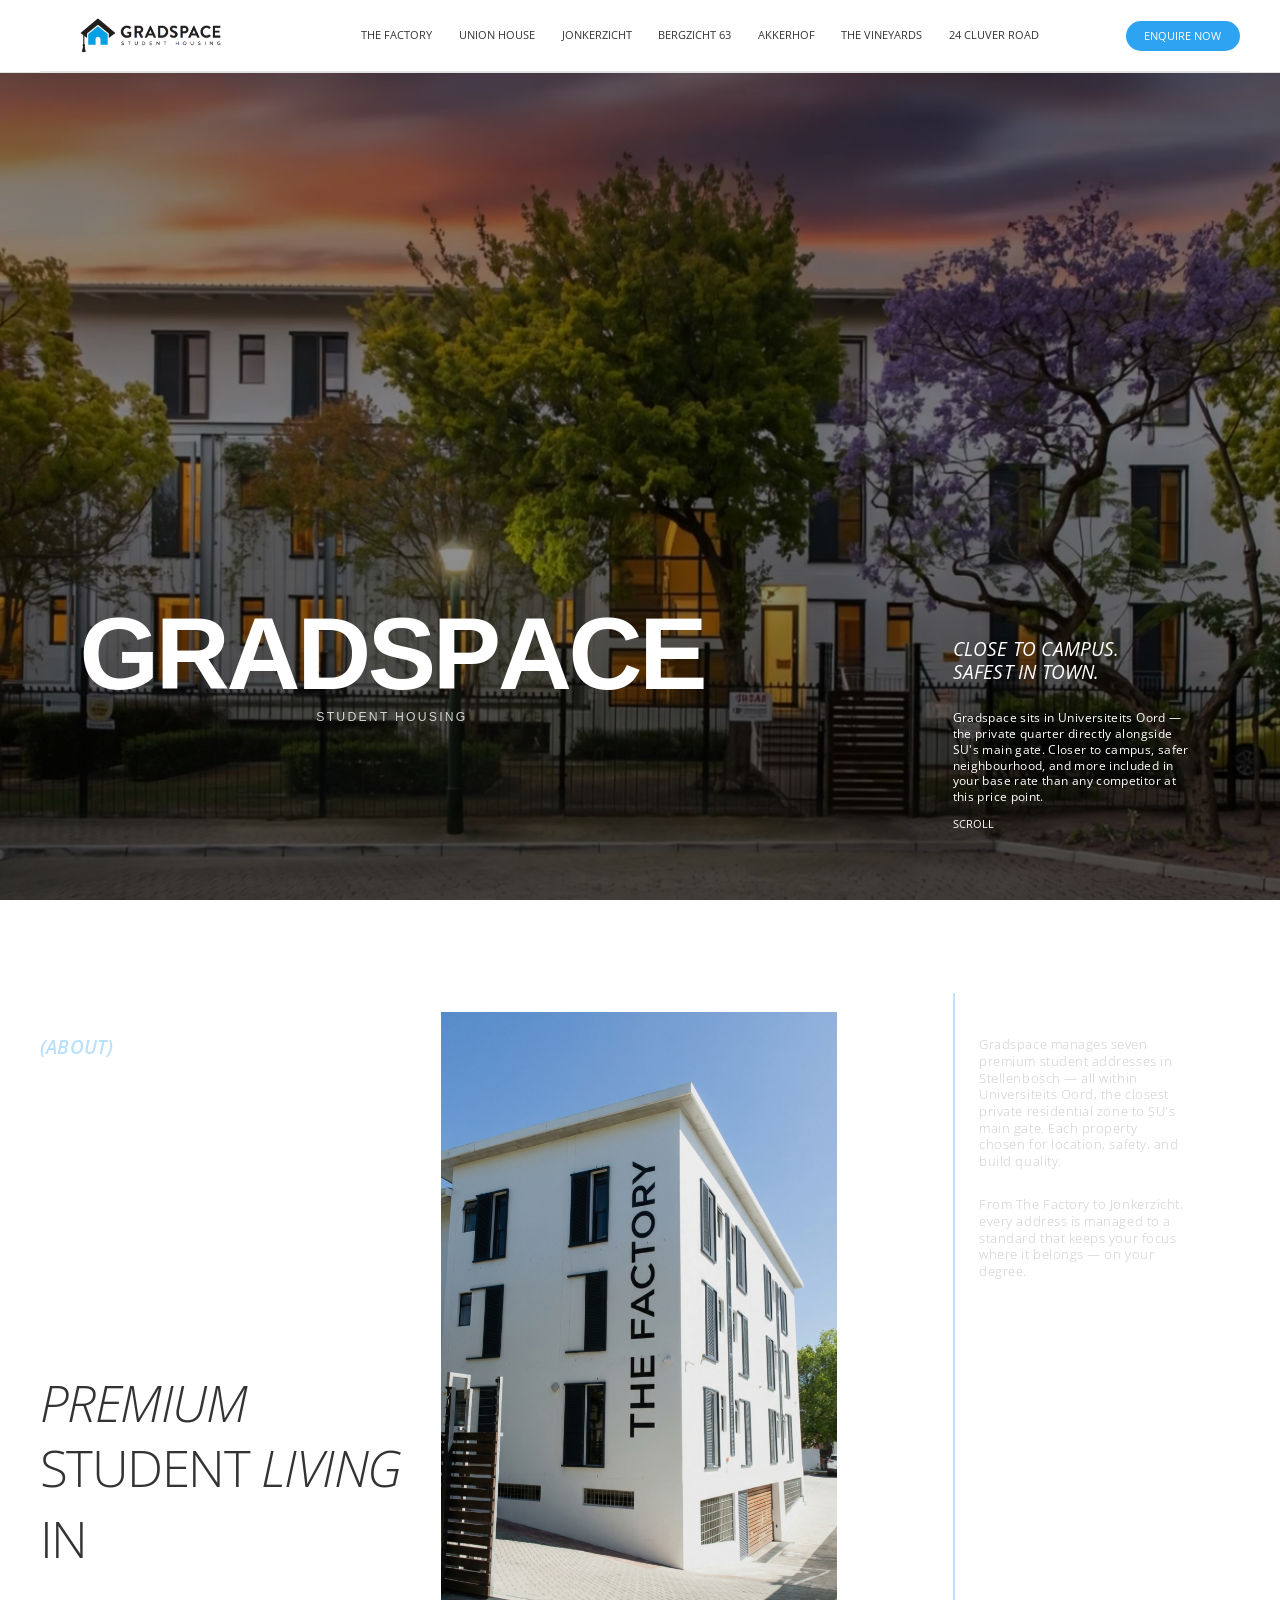
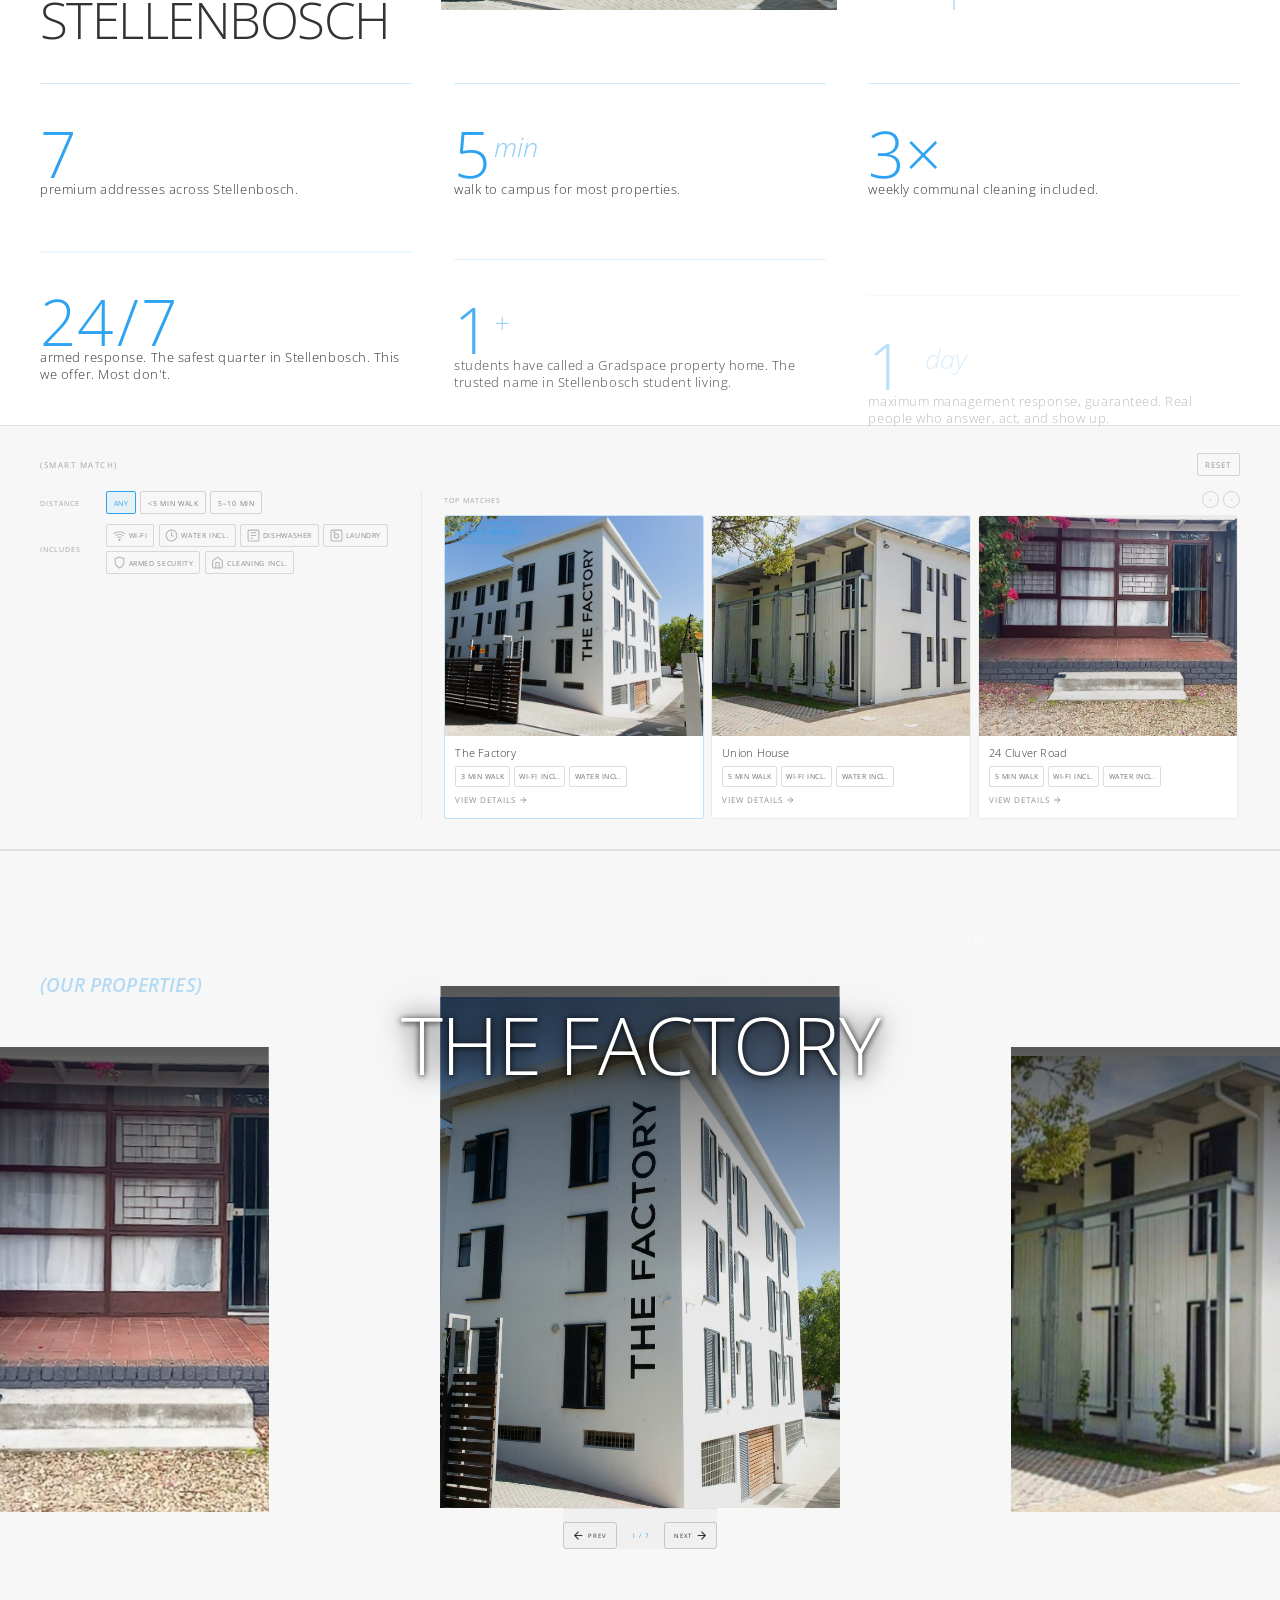
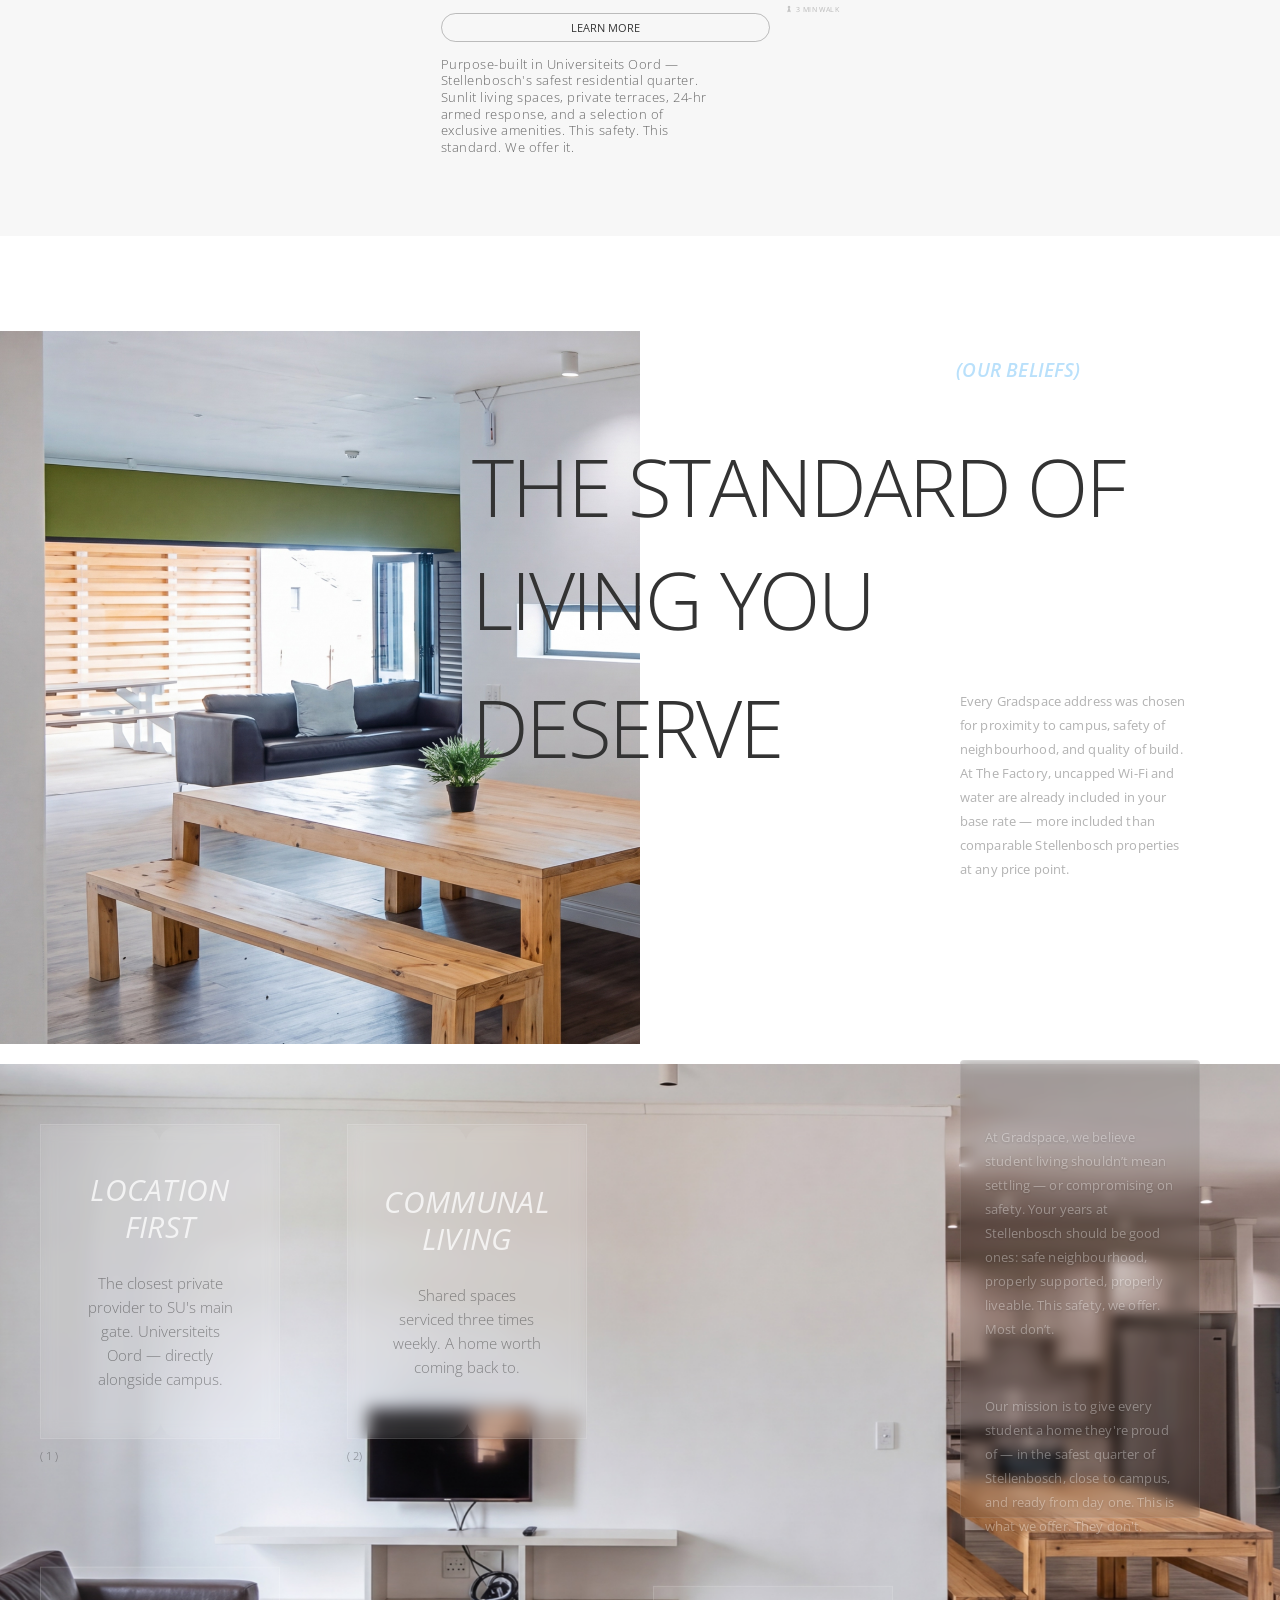
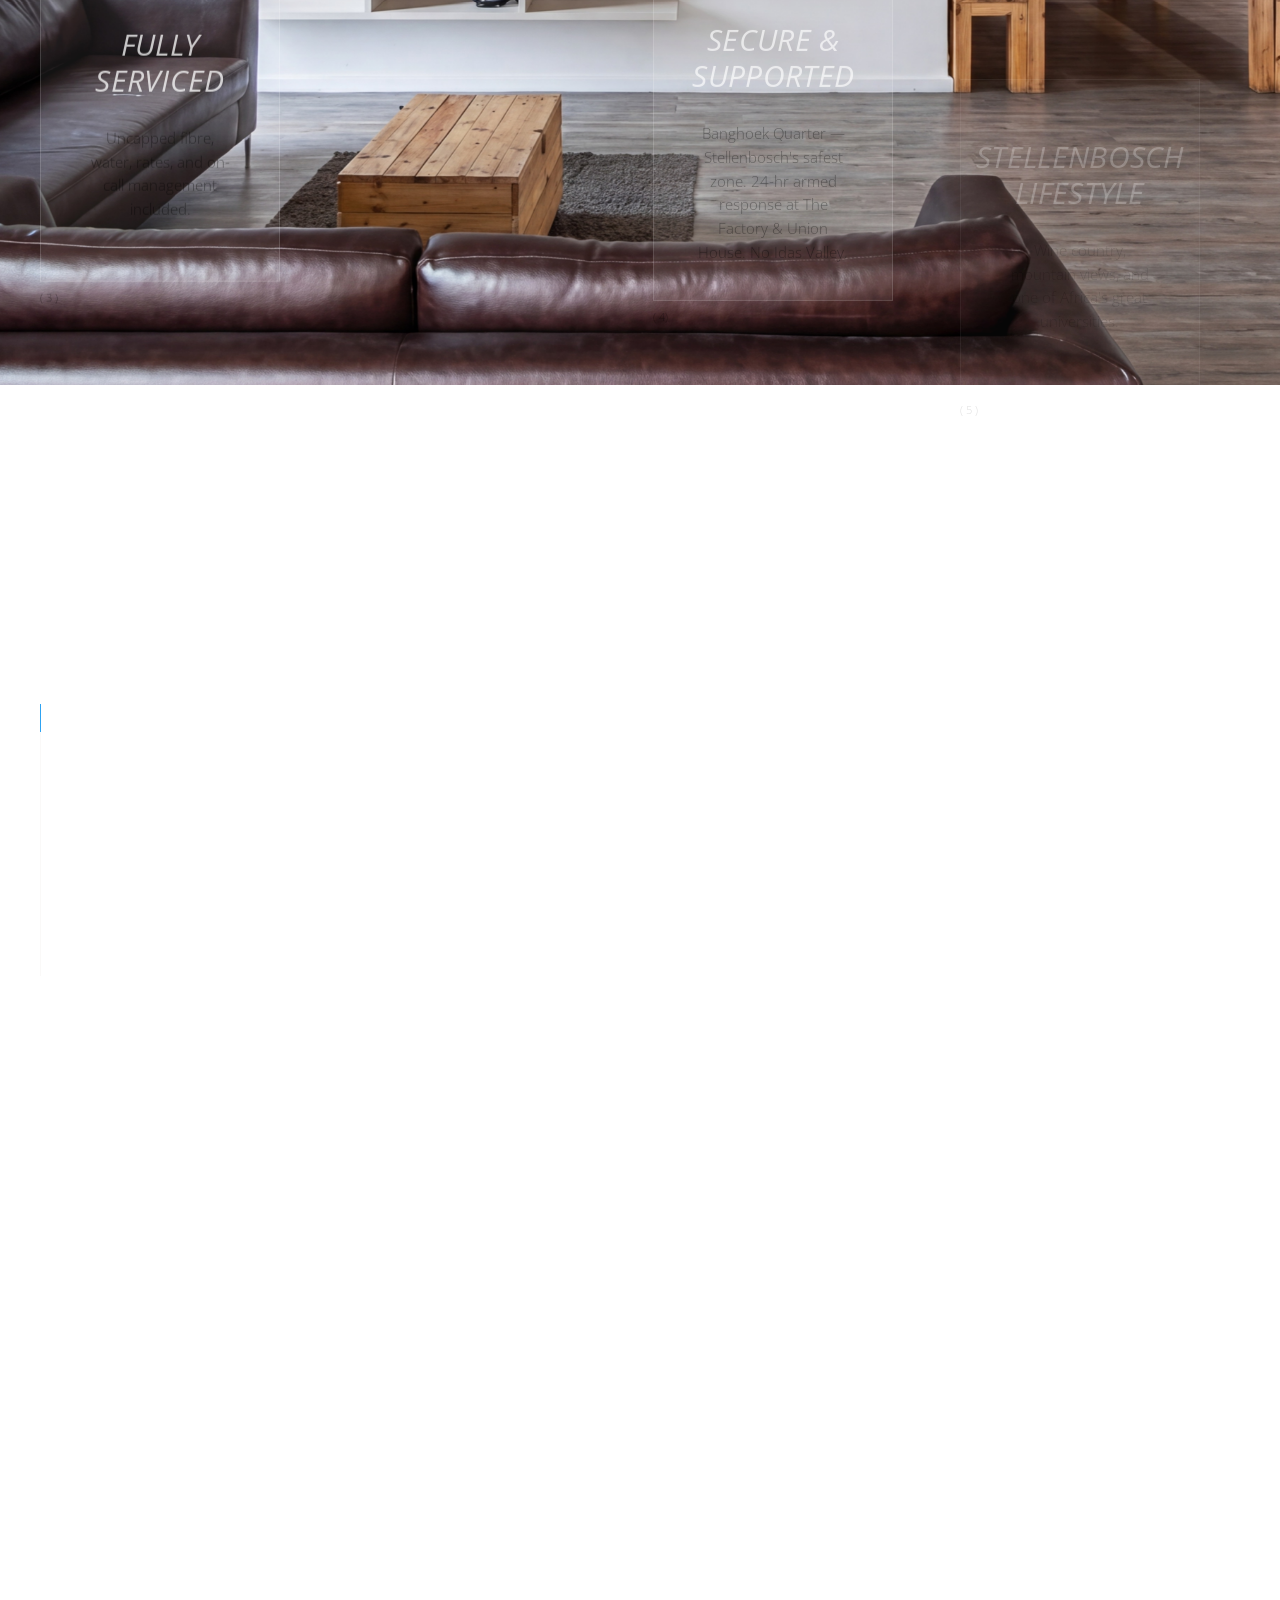
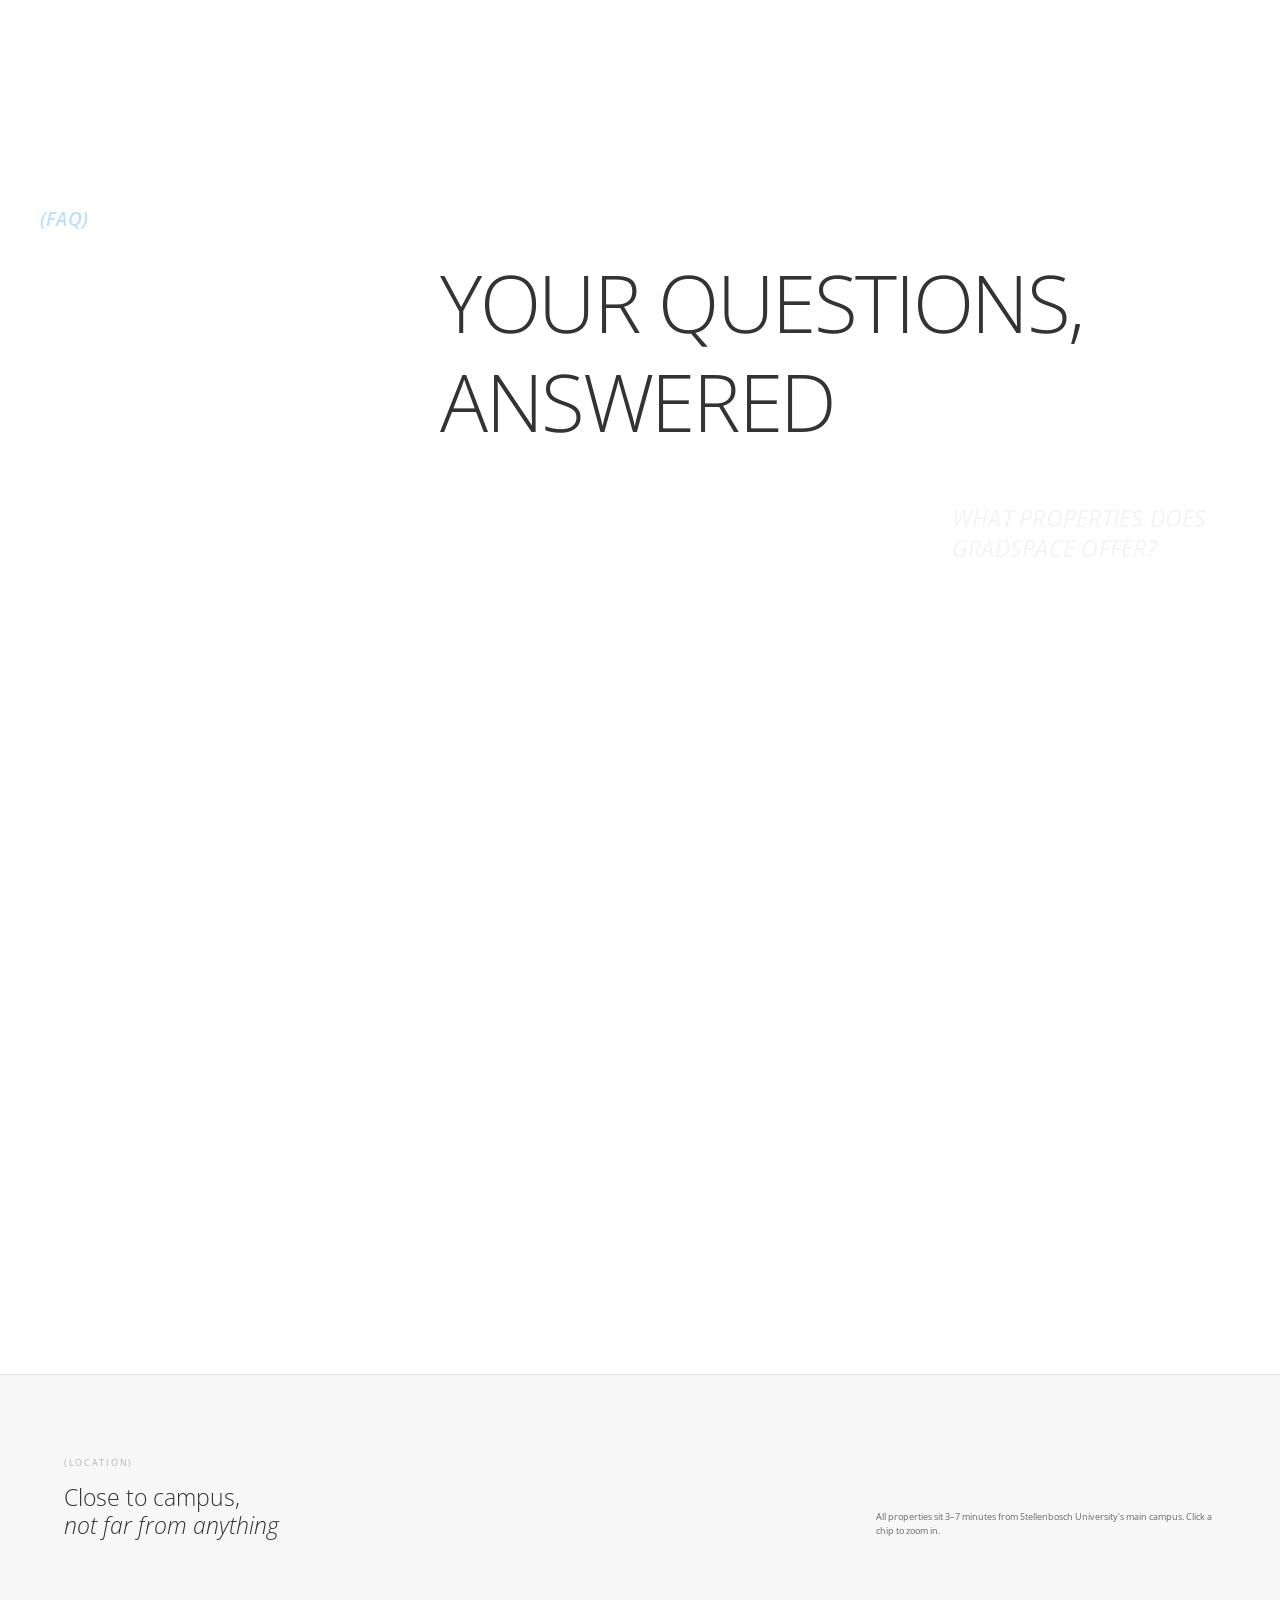
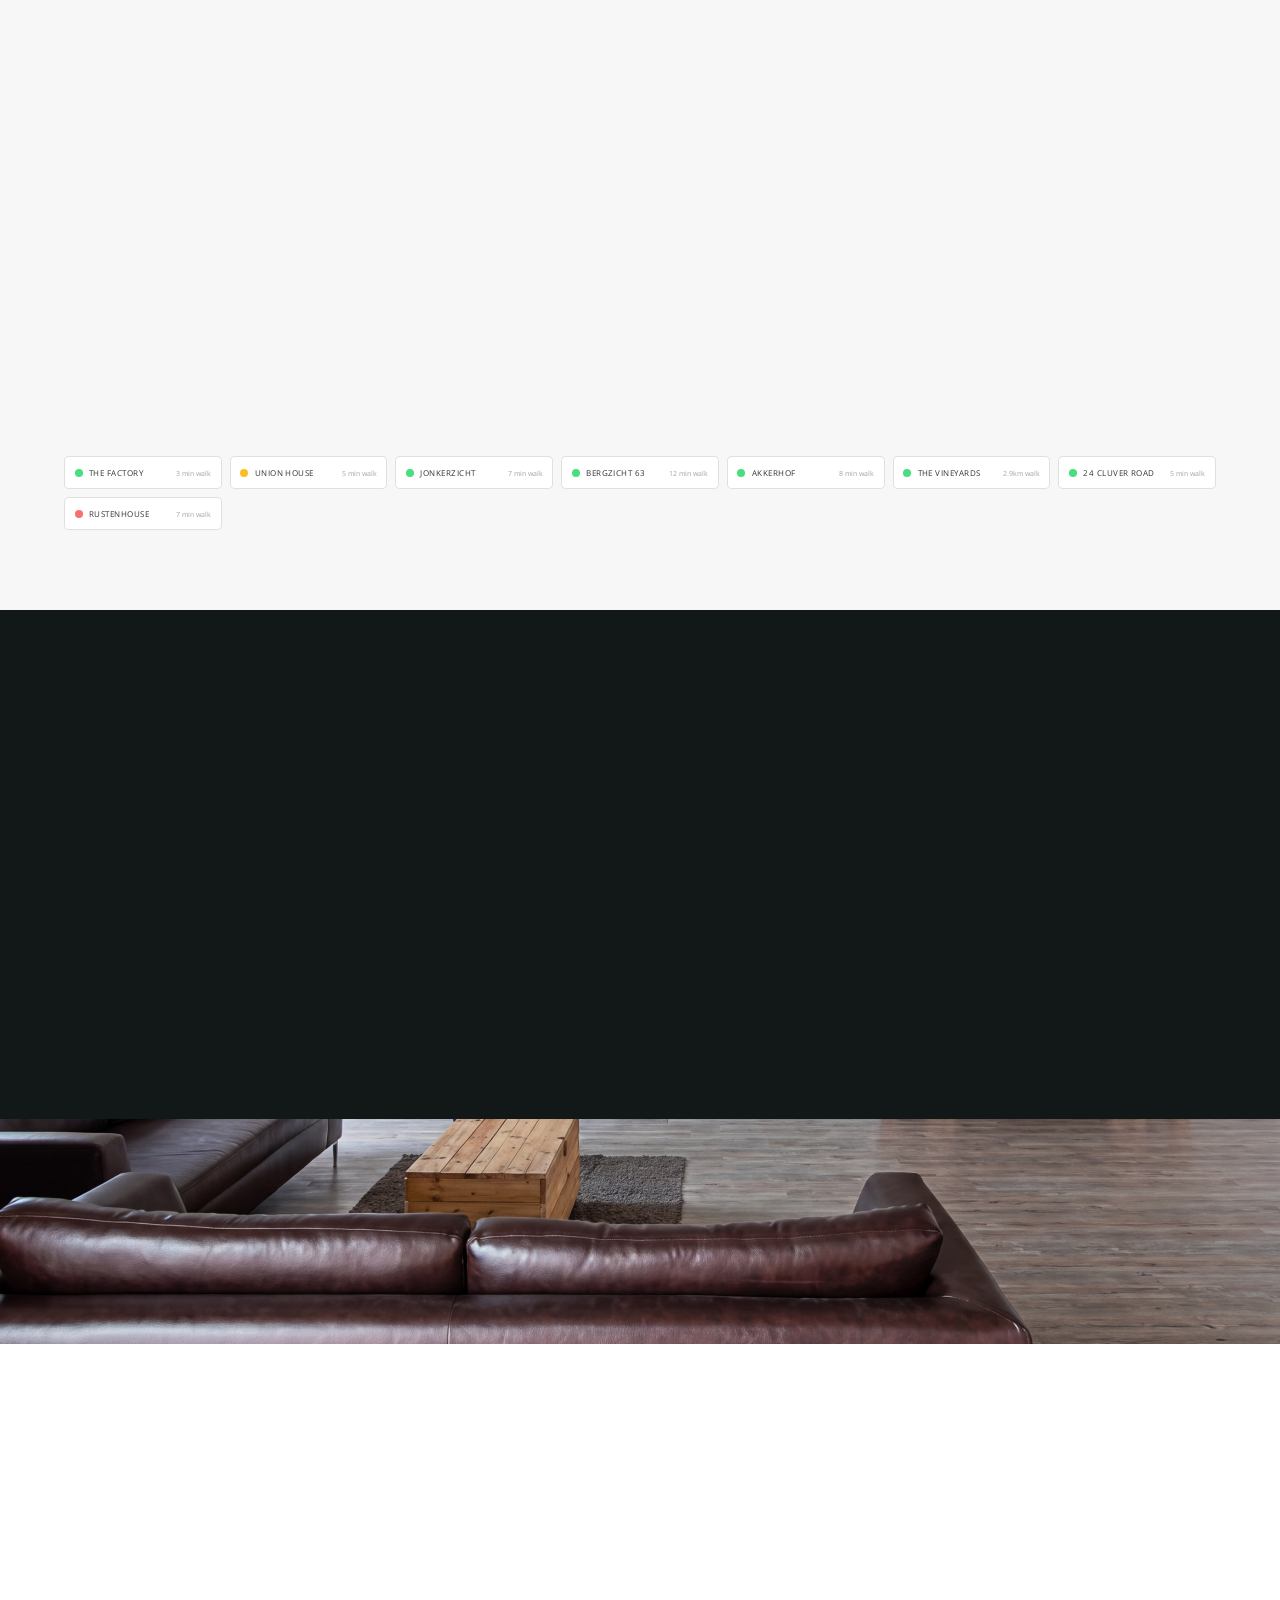
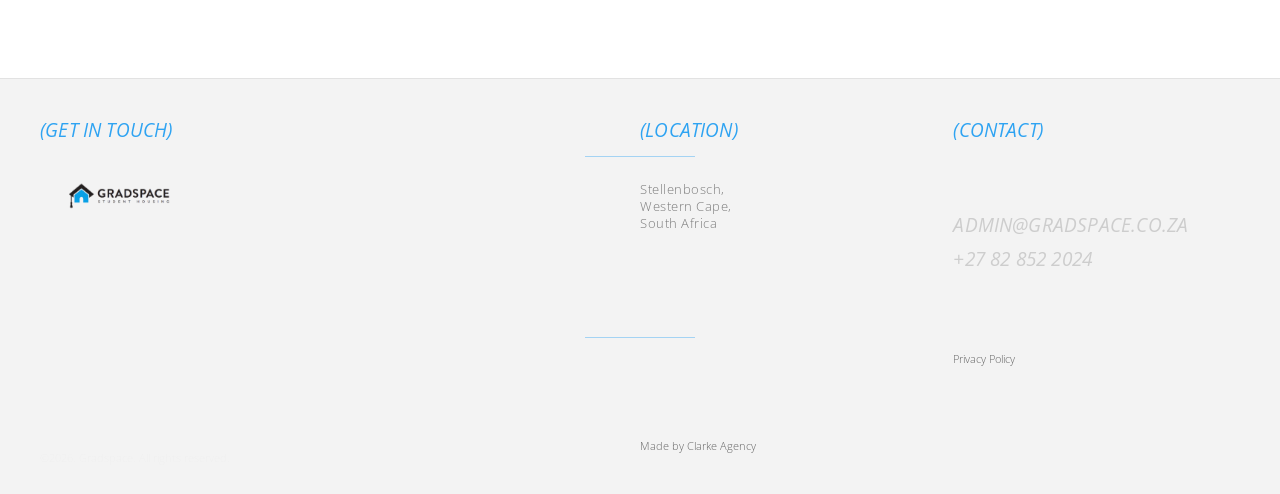
==== commit 2922f477: "Nudge Union House pin slightly south Co-Authored-By: Claude Sonnet 4.6 <noreply@anthropic.com>" ====
--- a/index.html
+++ b/index.html
@@ -5662,7 +5662,7 @@
 
   var MAP_COORDS = [
     { name:'The Factory',   lat:-33.929666, lng:18.868669, dist:'3 min' },   // 8 Soeteweide Rd, Universiteits Oord — Google Maps confirmed
-    { name:'Union House',   lat:-33.9294, lng:18.8695, dist:'5 min' },   // 14 Soeteweide Rd — solar-panel building
+    { name:'Union House',   lat:-33.9297, lng:18.8695, dist:'5 min' },   // 14 Soeteweide Rd — solar-panel building
     { name:'Jonkerzicht',   lat:-33.9301066, lng:18.8762815, dist:'7 min' },   // 116 Merriman Ave, Simonswyk — Google Maps confirmed
     { name:'Bergzicht 63',  lat:-33.9358, lng:18.8554, dist:'12 min' },  // TODO: confirm exact address with Michael — "Bergzicht Rd" not found as street
     { name:'Akkerhof',      lat:-33.9311, lng:18.8577, dist:'8 min' },   // 29 Dennesig St, Stellenbosch Central — Google Maps pin confirmed
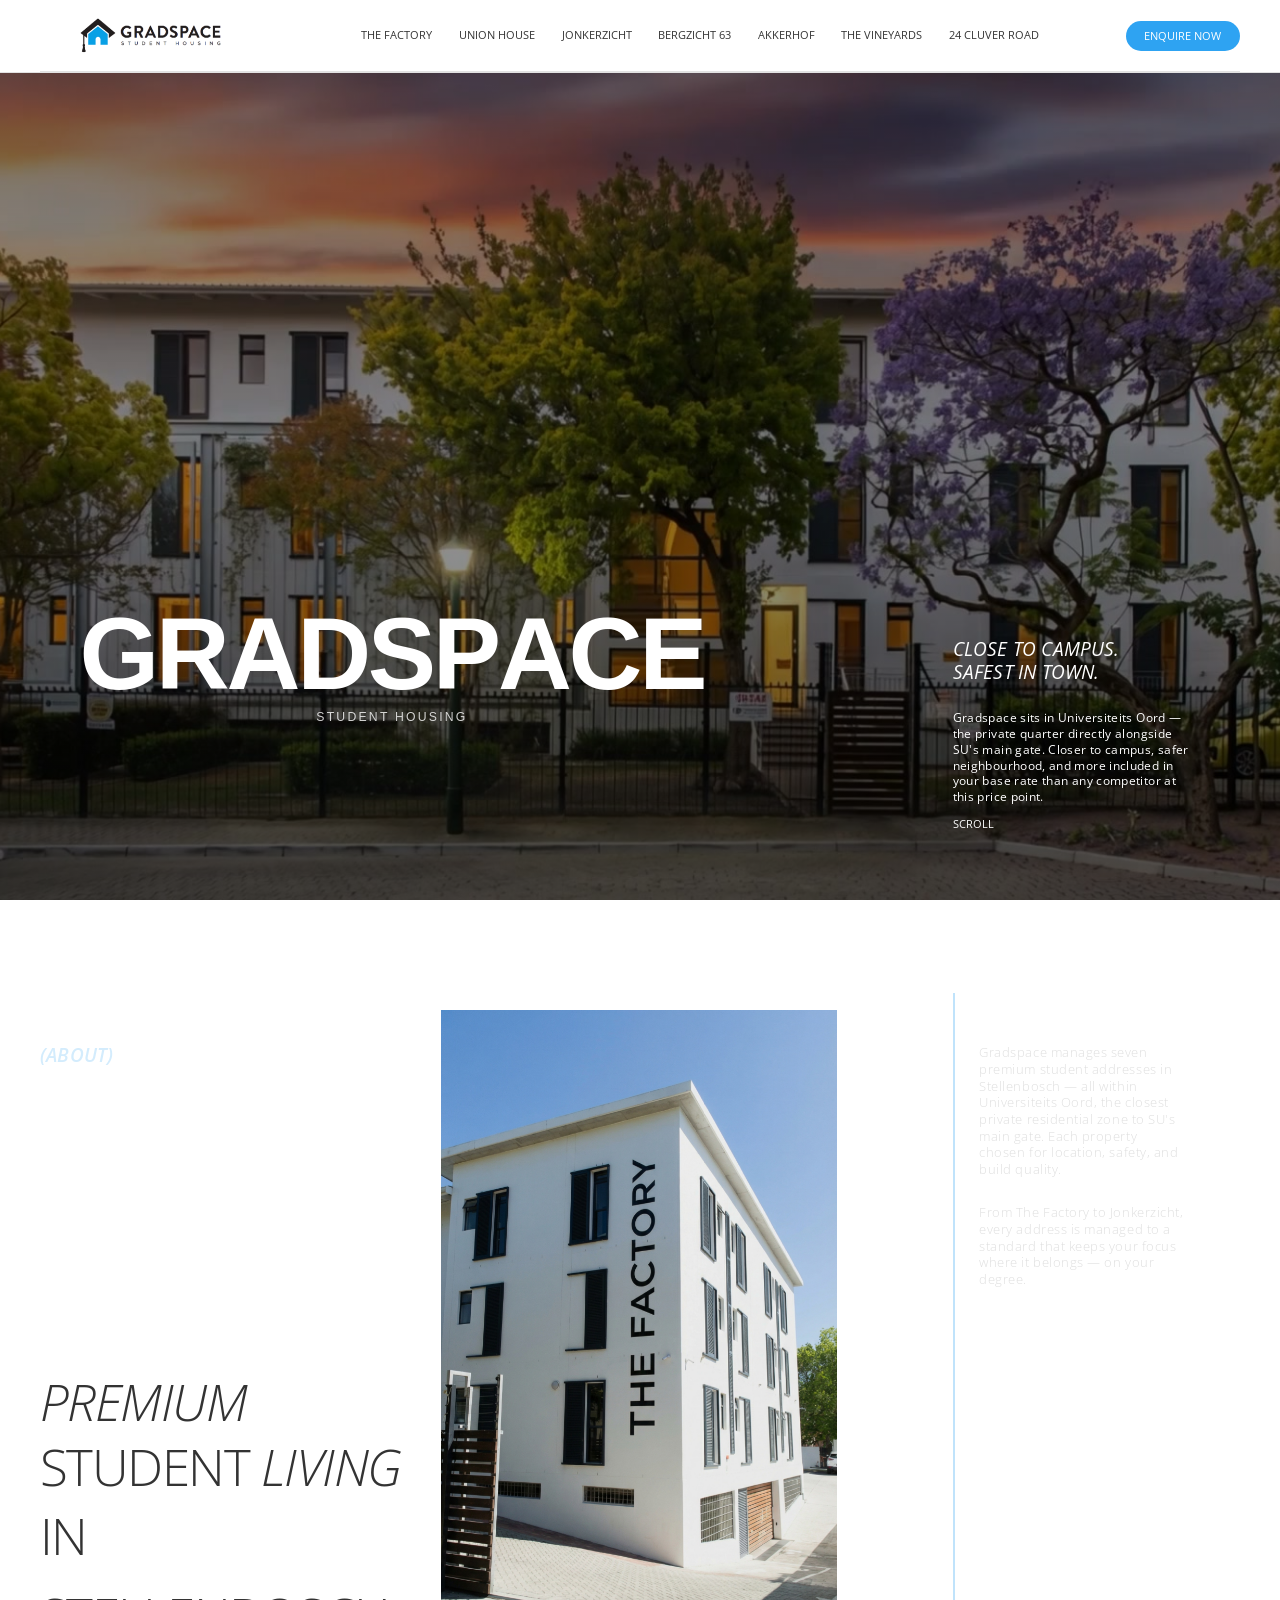
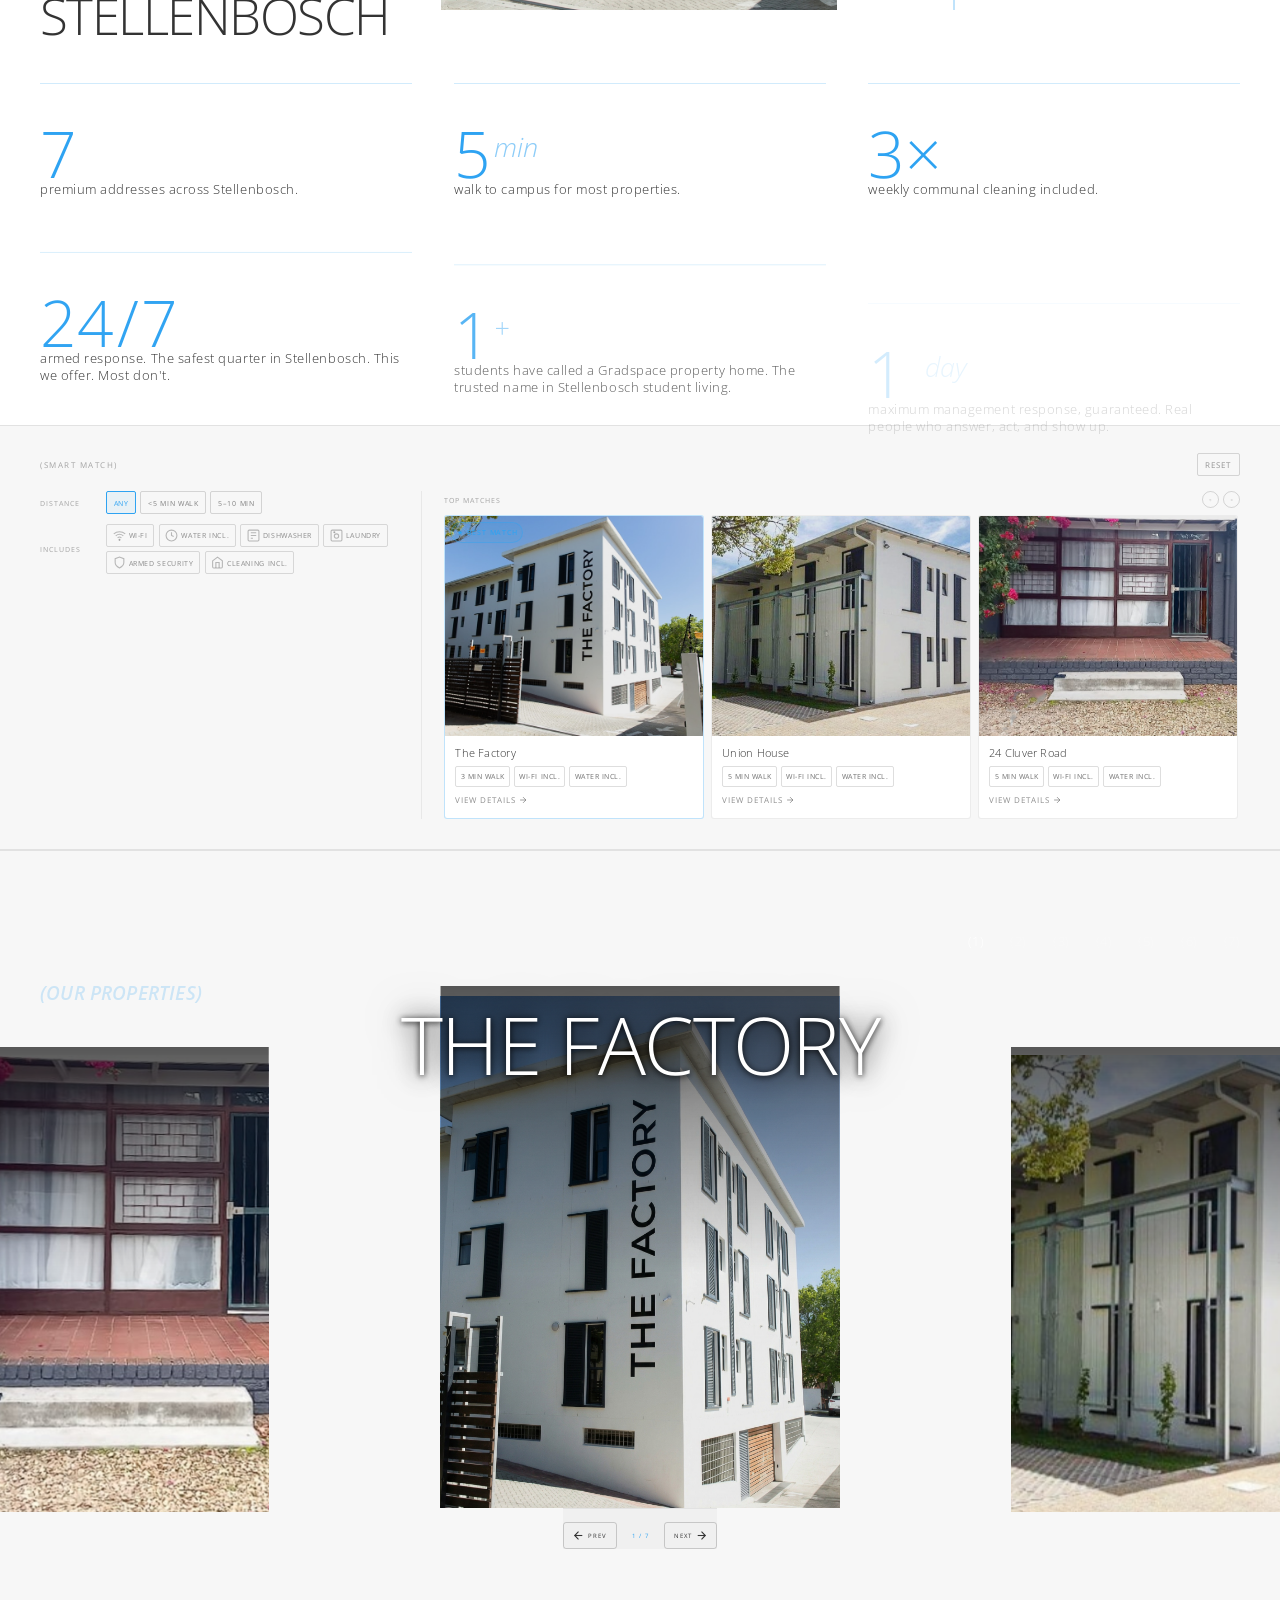
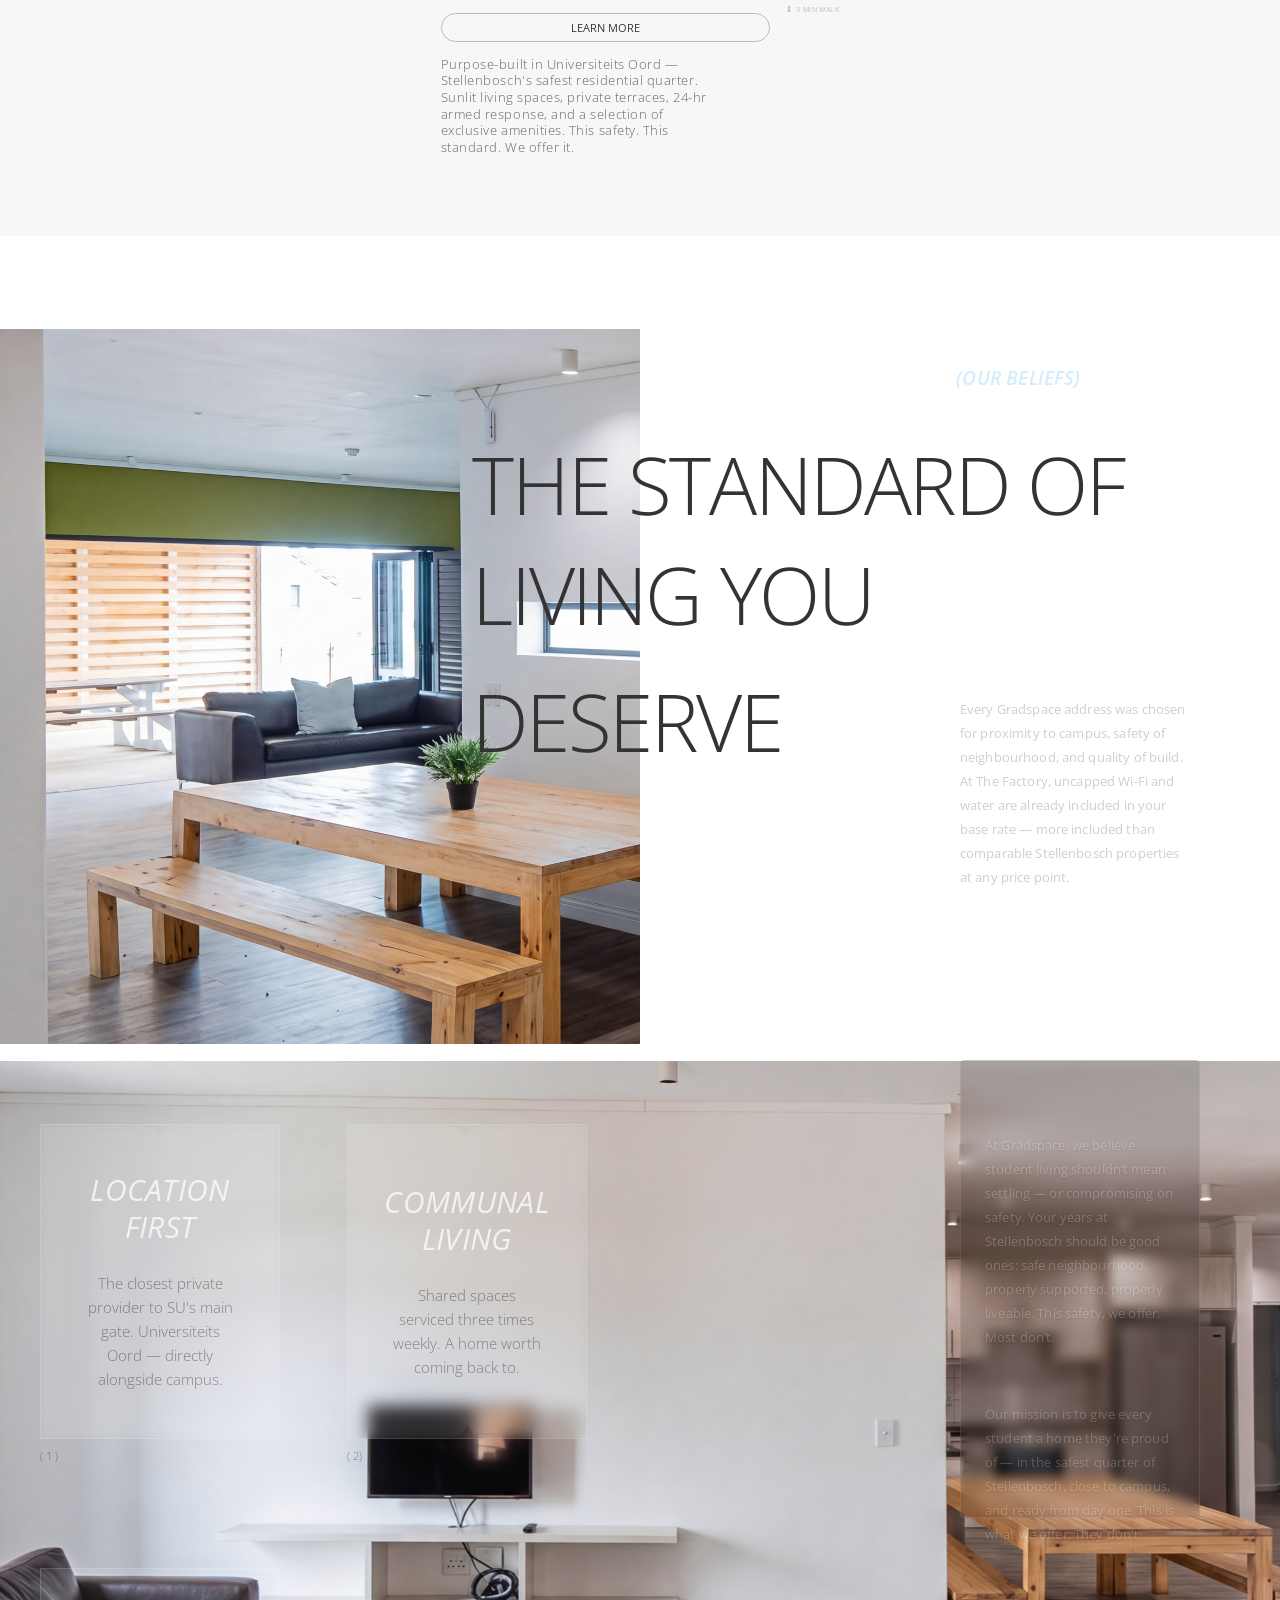
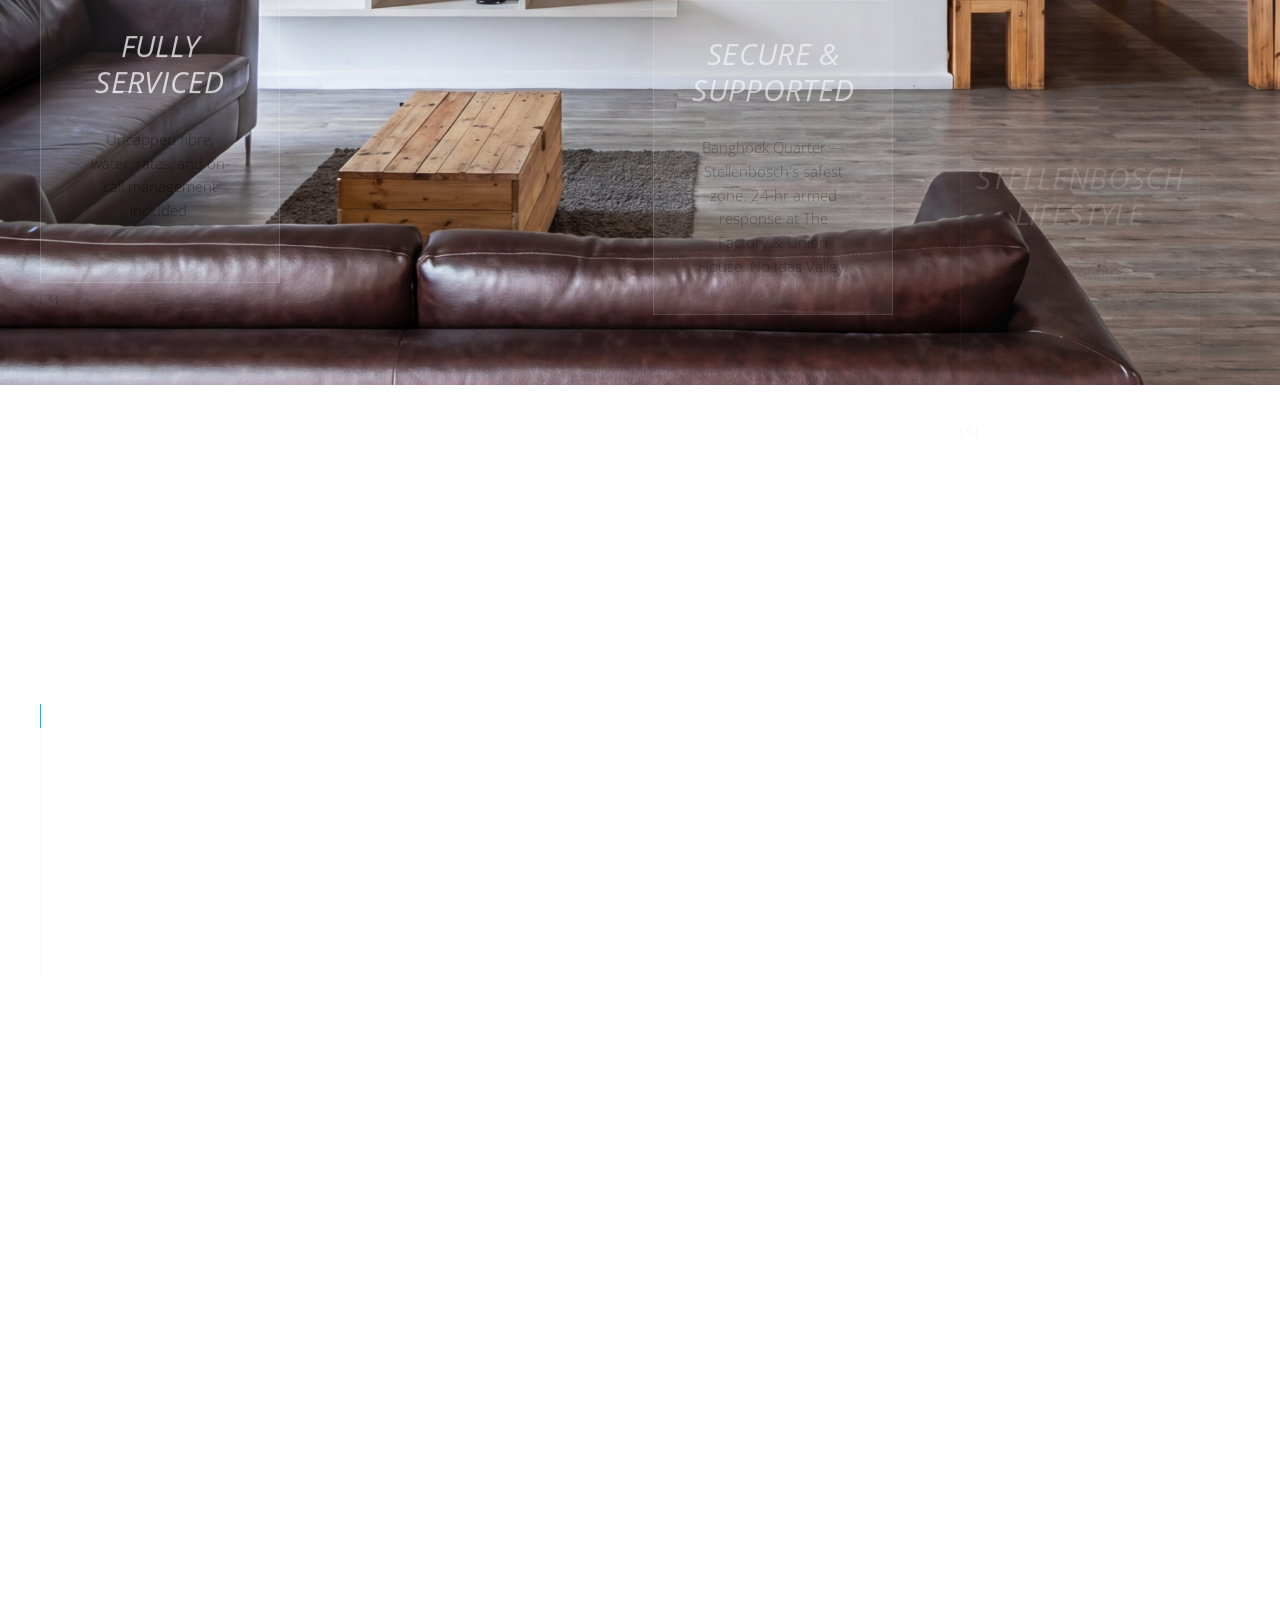
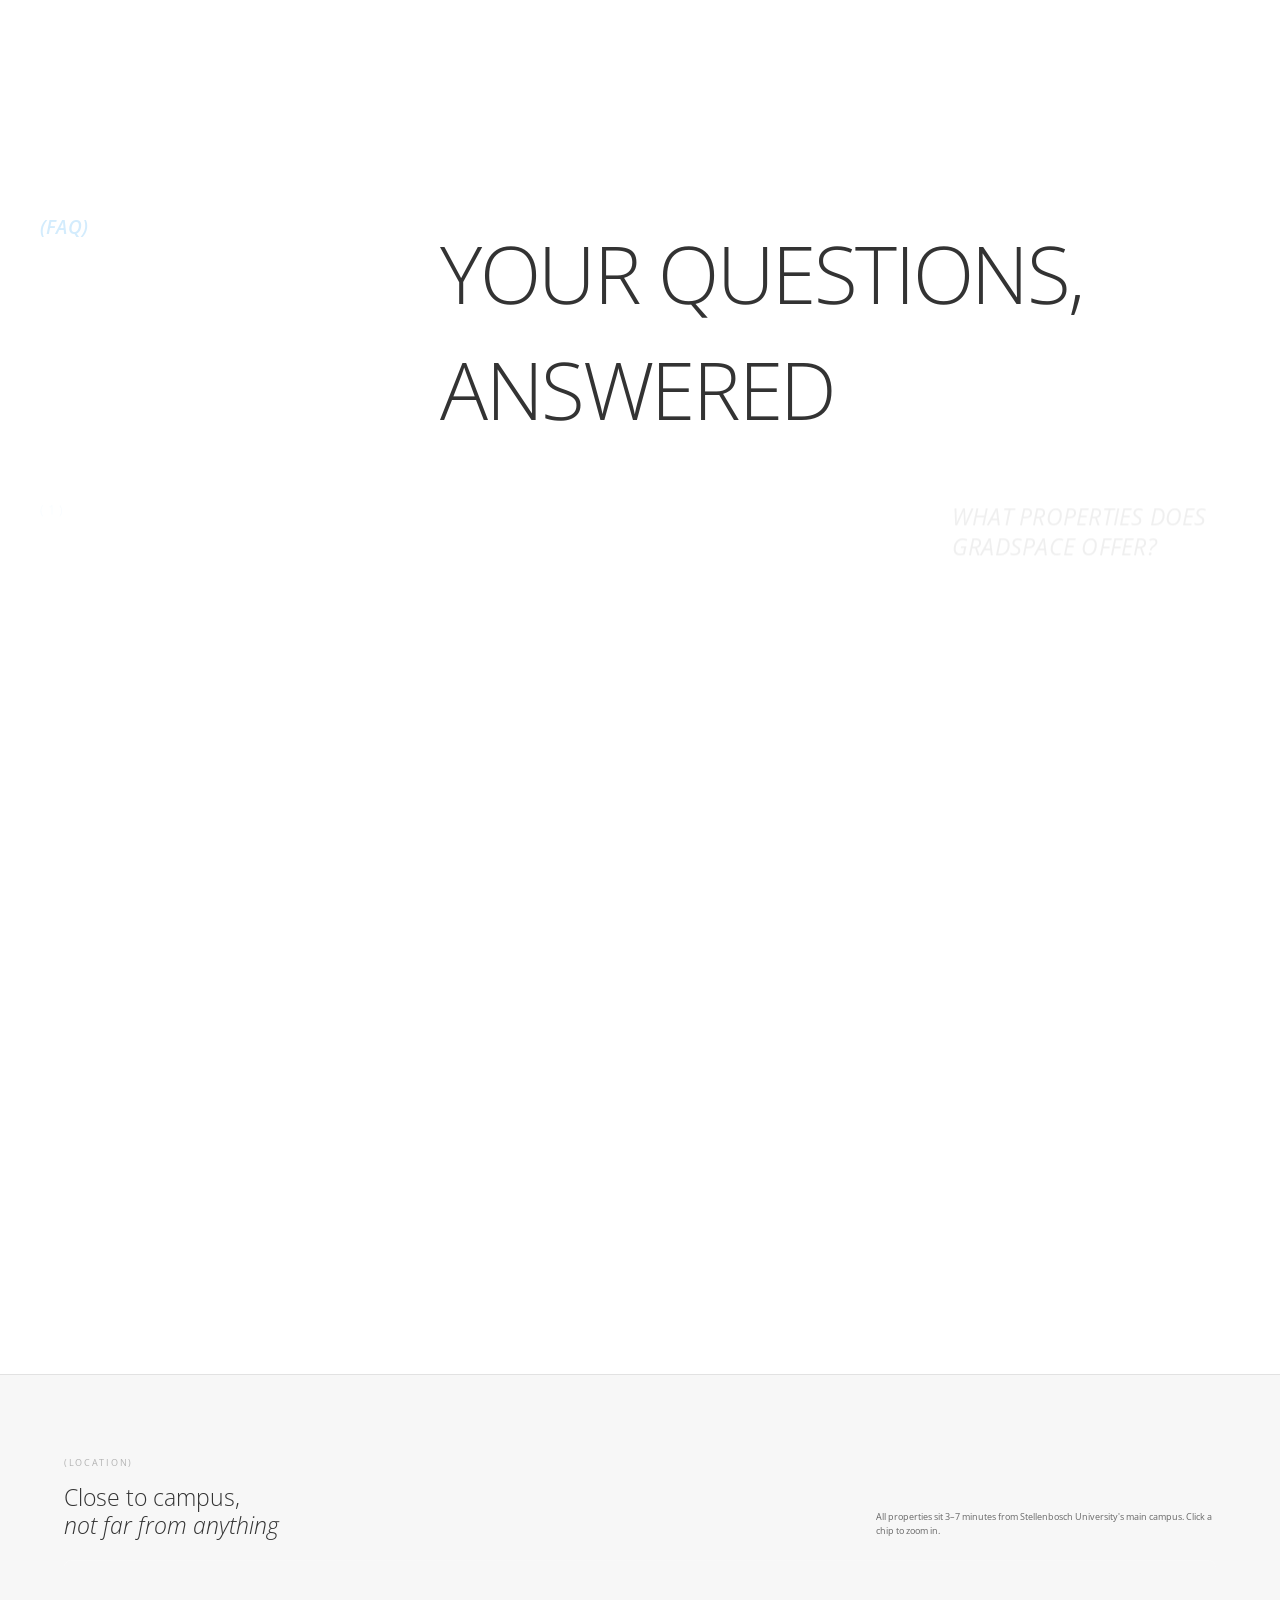
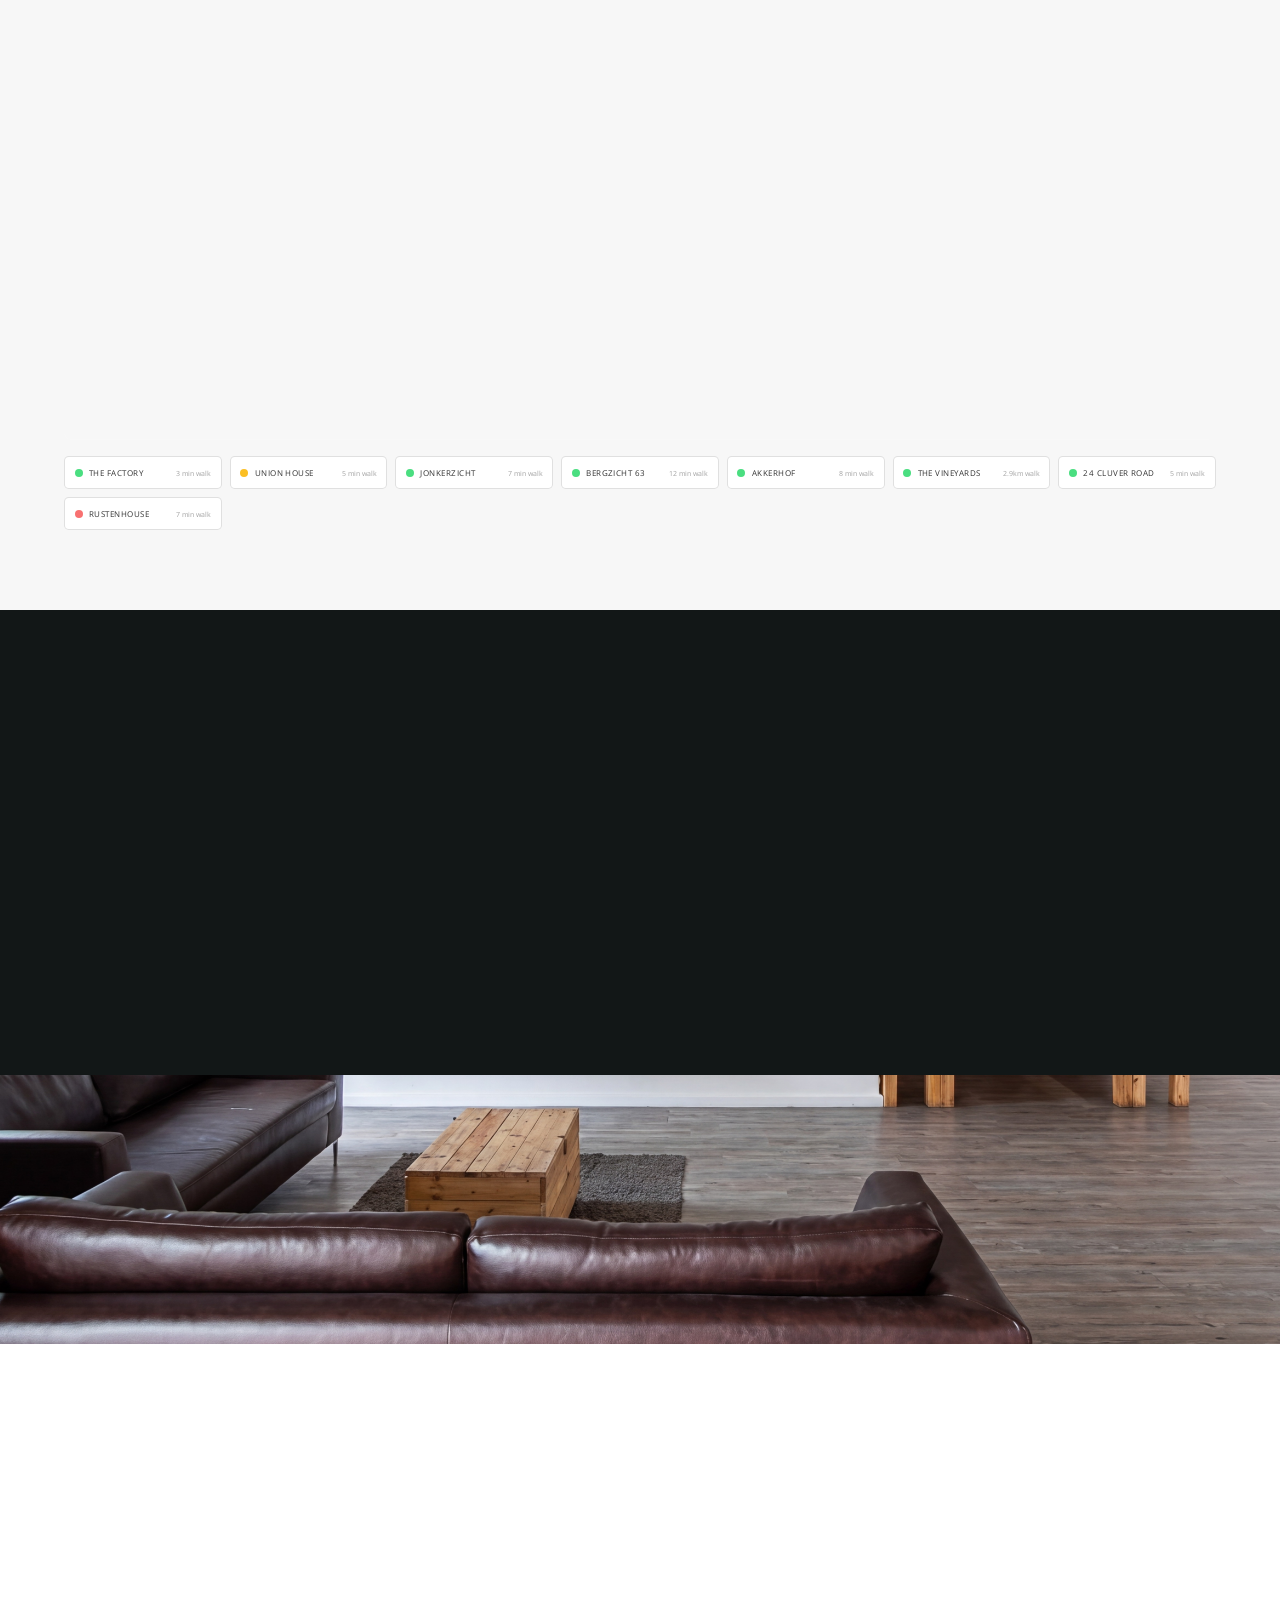
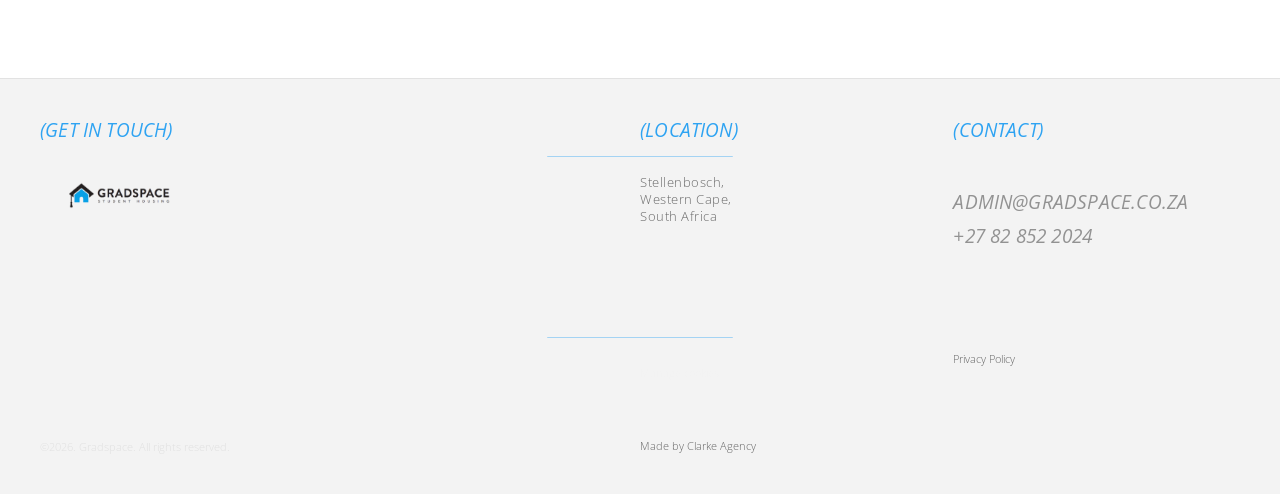
==== commit f6ae7e66: "Nudge Union House pin half-step north Co-Authored-By: Claude Sonnet 4.6 <noreply@anthropic.com>" ====
--- a/index.html
+++ b/index.html
@@ -5662,7 +5662,7 @@
 
   var MAP_COORDS = [
     { name:'The Factory',   lat:-33.929666, lng:18.868669, dist:'3 min' },   // 8 Soeteweide Rd, Universiteits Oord — Google Maps confirmed
-    { name:'Union House',   lat:-33.9297, lng:18.8695, dist:'5 min' },   // 14 Soeteweide Rd — solar-panel building
+    { name:'Union House',   lat:-33.9296, lng:18.8695, dist:'5 min' },   // 14 Soeteweide Rd — solar-panel building
     { name:'Jonkerzicht',   lat:-33.9301066, lng:18.8762815, dist:'7 min' },   // 116 Merriman Ave, Simonswyk — Google Maps confirmed
     { name:'Bergzicht 63',  lat:-33.9358, lng:18.8554, dist:'12 min' },  // TODO: confirm exact address with Michael — "Bergzicht Rd" not found as street
     { name:'Akkerhof',      lat:-33.9311, lng:18.8577, dist:'8 min' },   // 29 Dennesig St, Stellenbosch Central — Google Maps pin confirmed
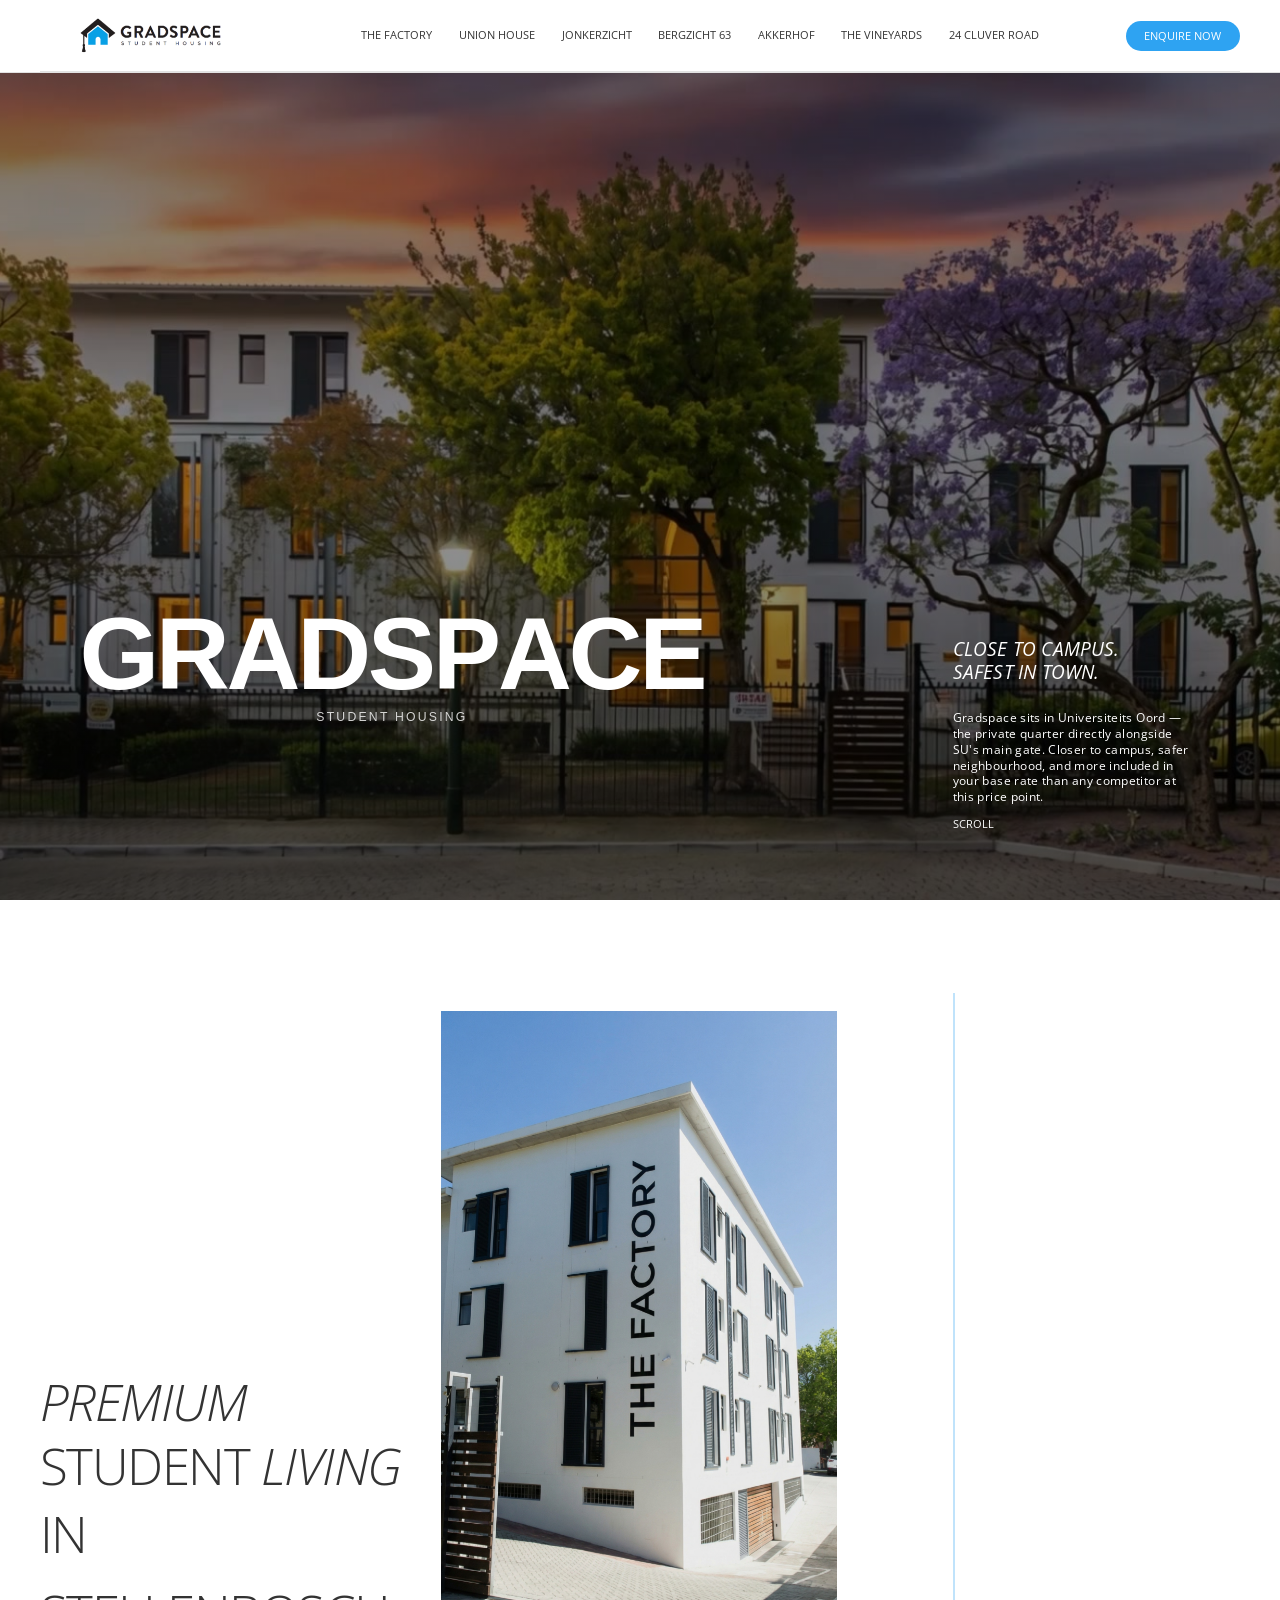
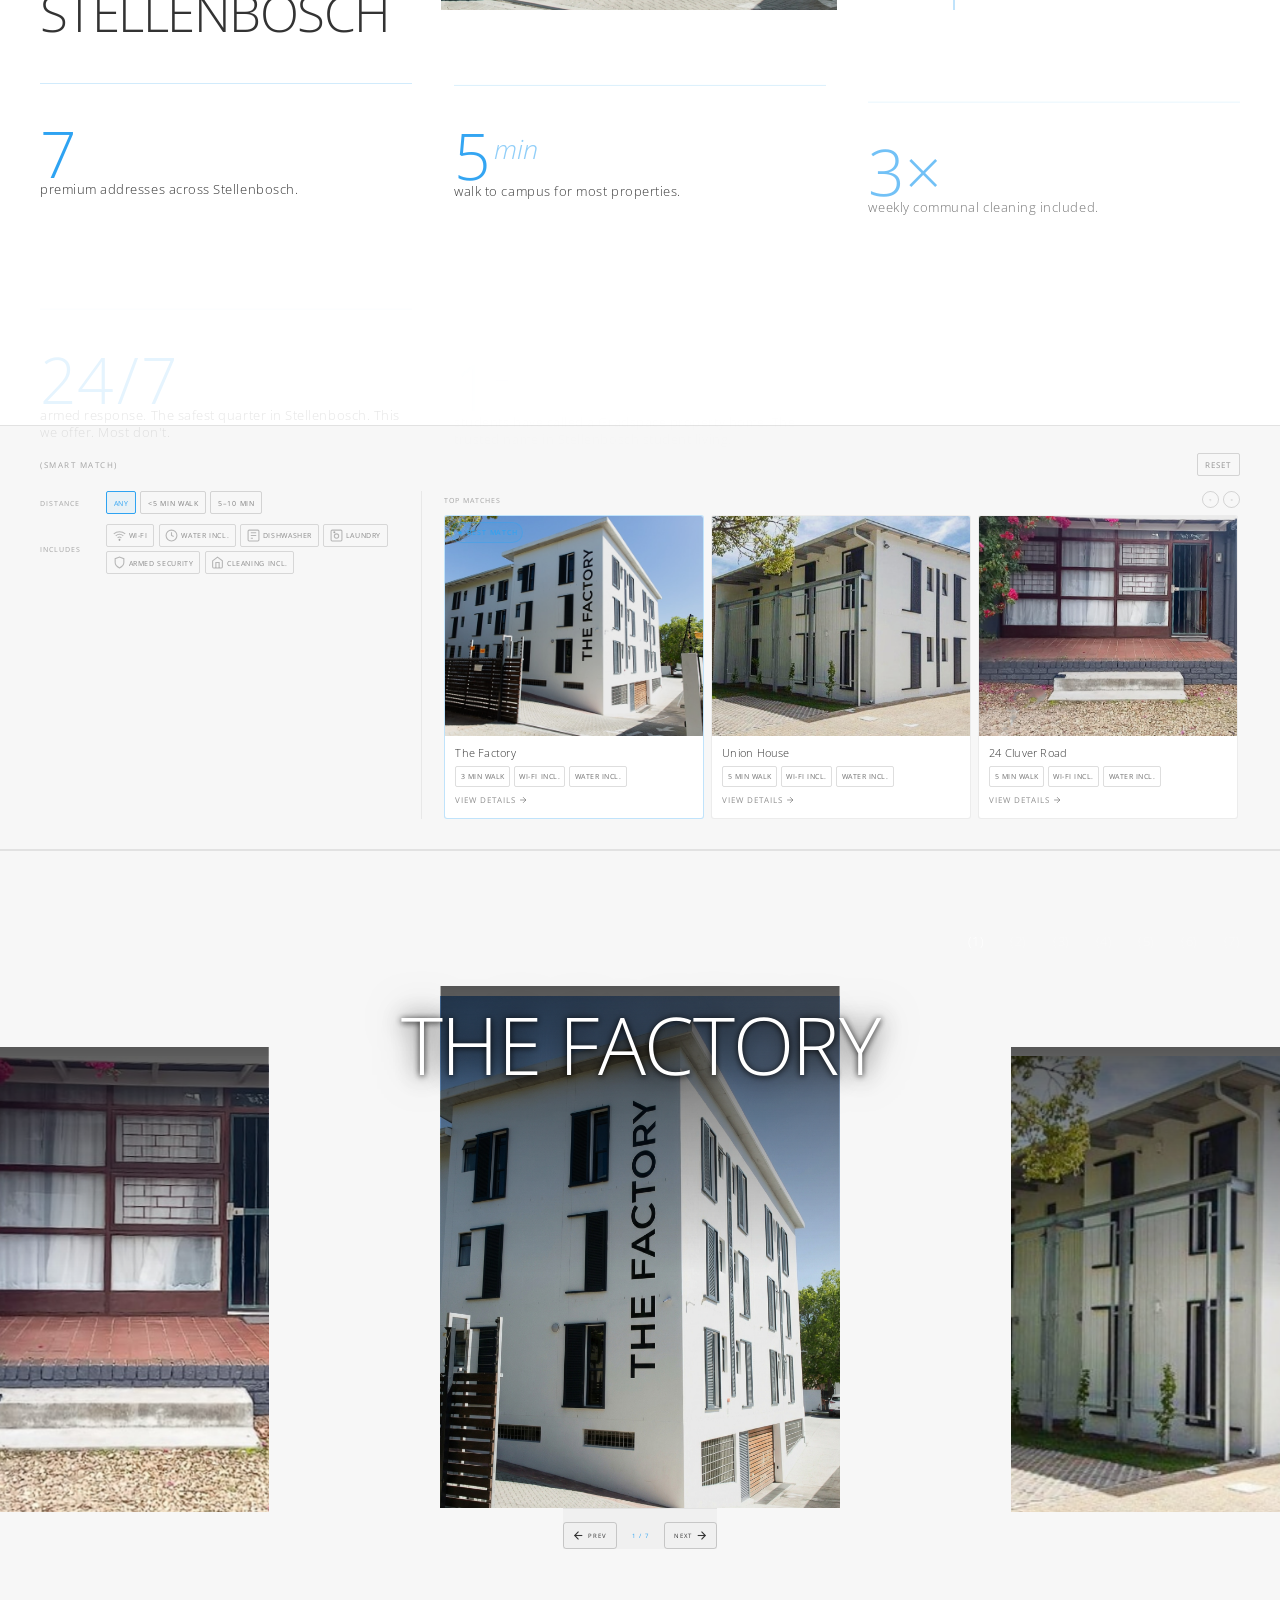
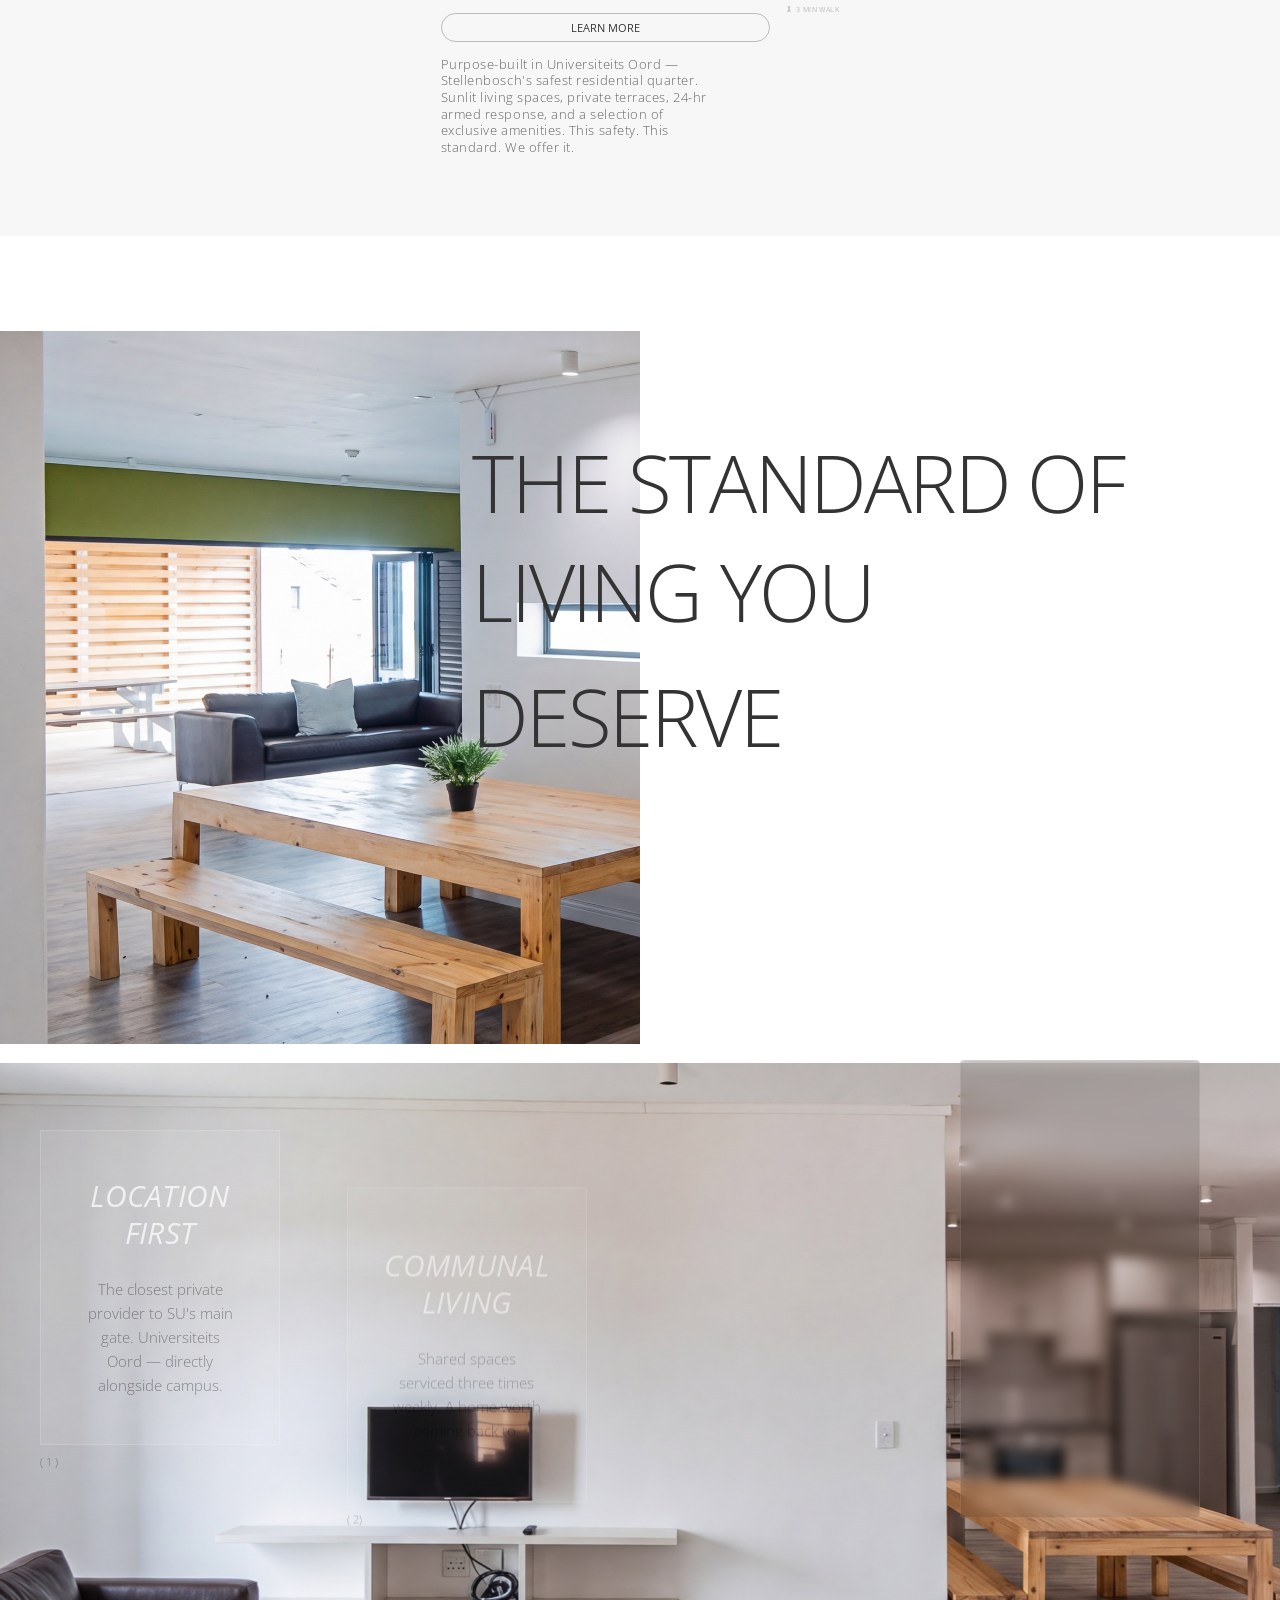
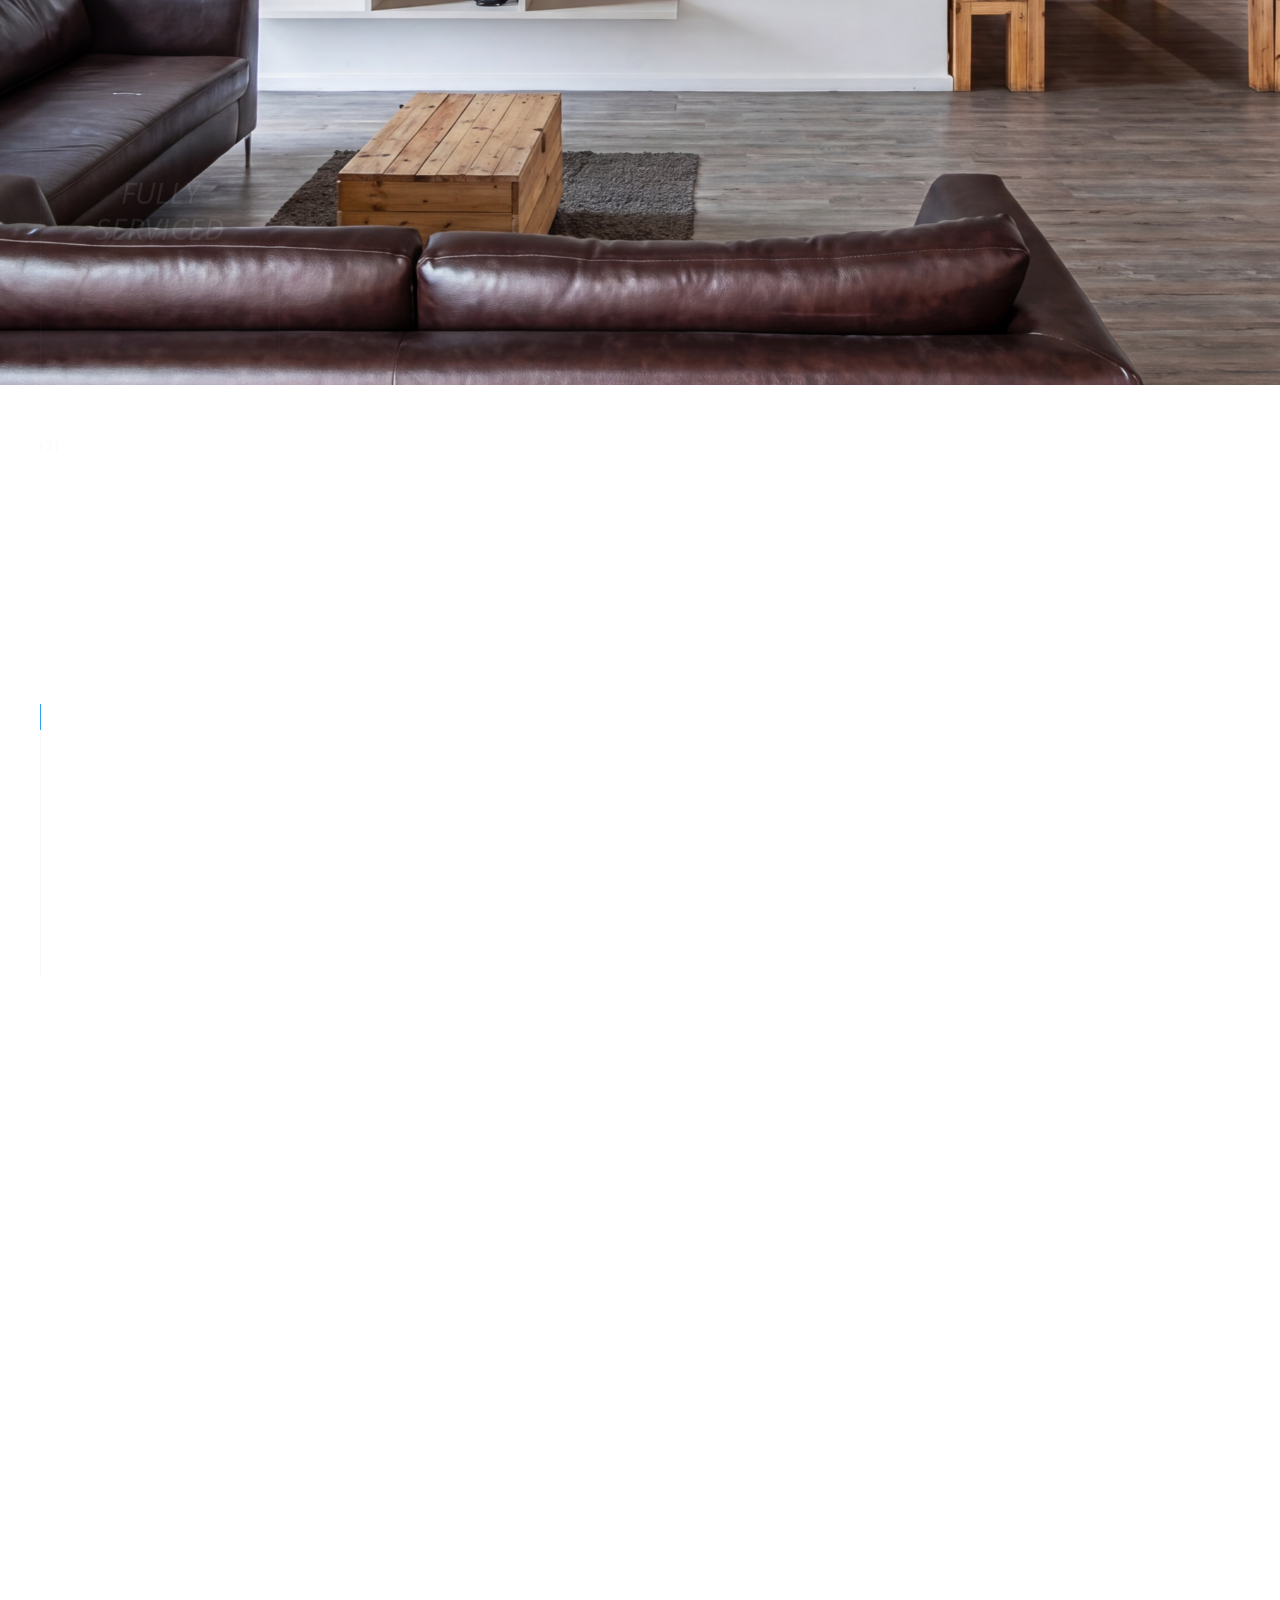
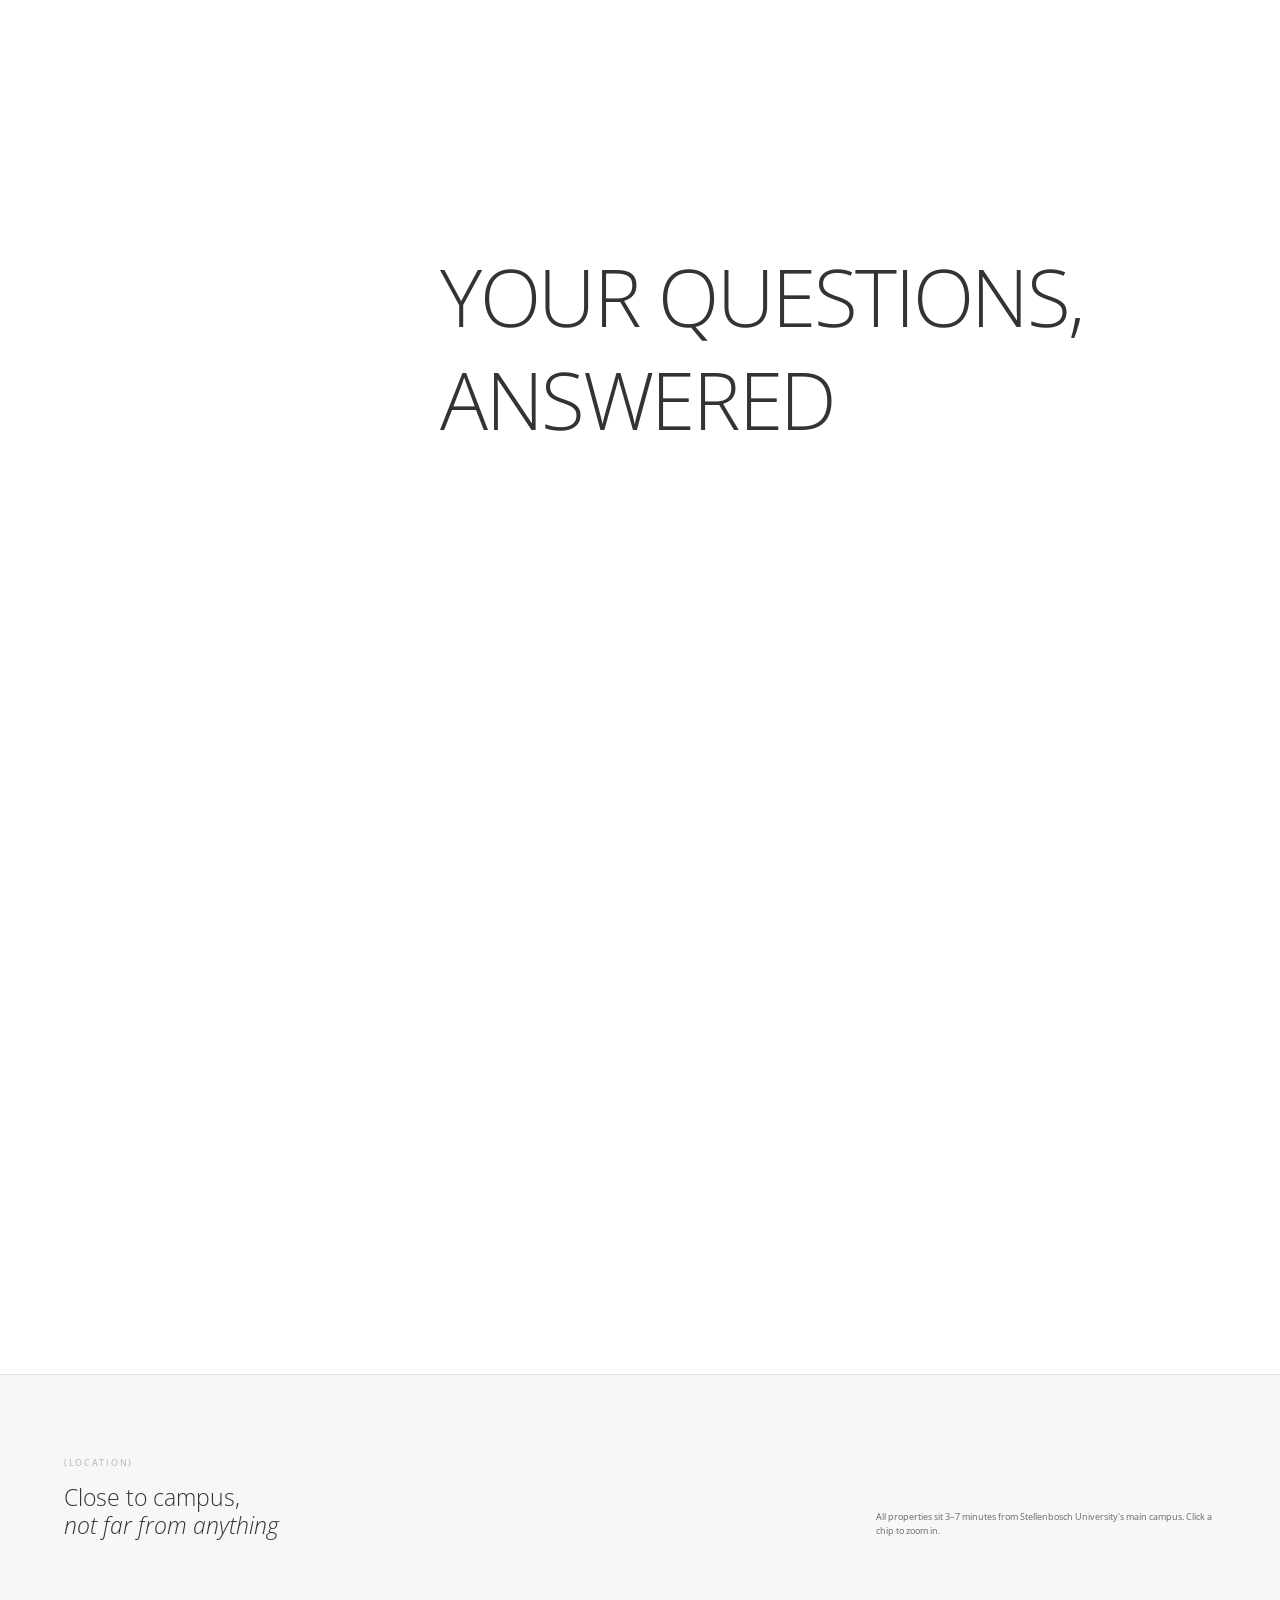
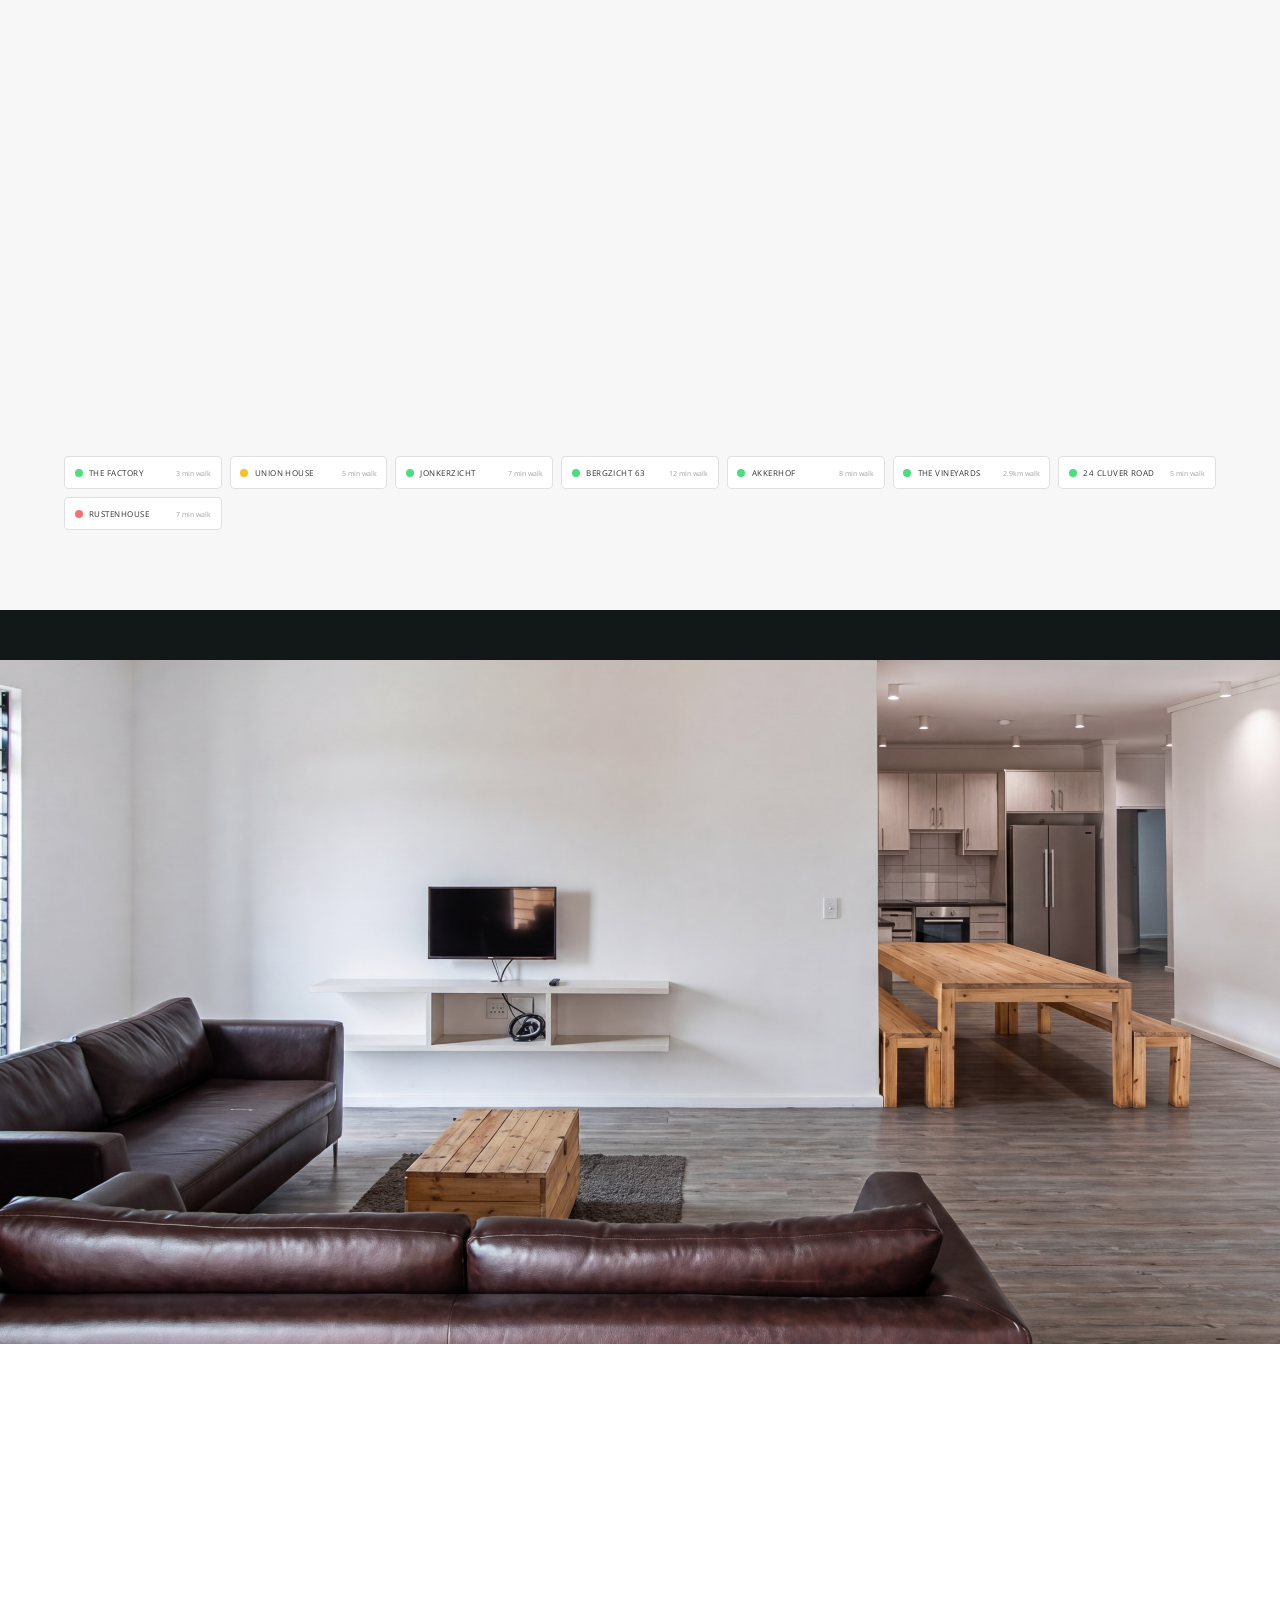
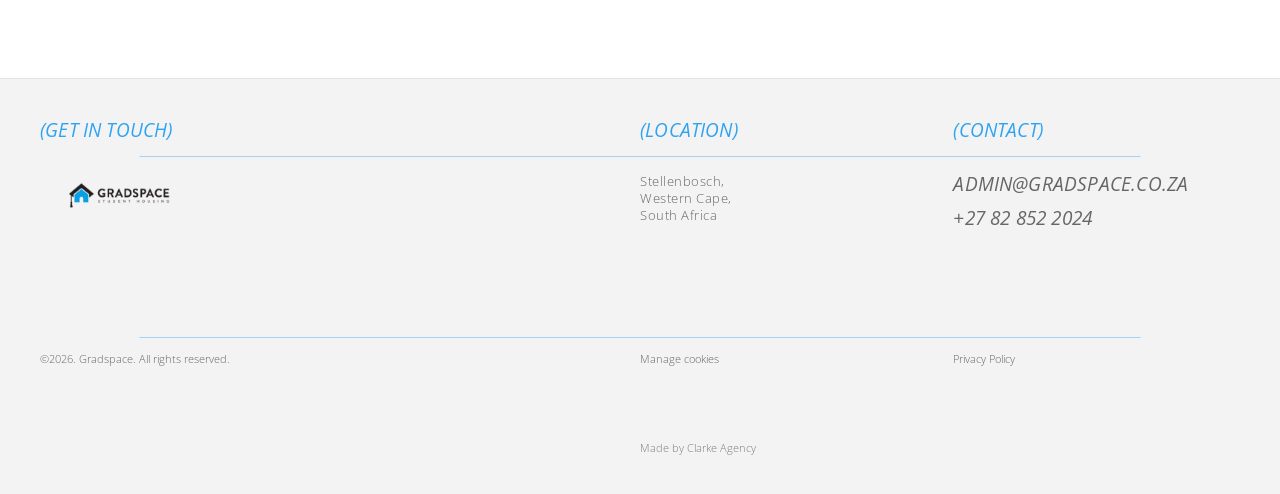
==== commit 63cd5c8a: "Fix mobile navbar: shrink logo, add menu close button, preserve scroll on refresh Co-Authored-By: Cl" ====
--- a/index.html
+++ b/index.html
@@ -195,6 +195,18 @@
     height: auto !important;
     overflow: visible !important;
   }
+}
+@media (max-width: 767px) {
+  /* Shrink logo on mobile so hamburger isn't crowded off-screen */
+  .logo.nav-logo {
+    width: 150px !important;
+    max-width: 150px !important;
+  }
+  .nav-logo-img {
+    width: 150px !important;
+    max-width: 150px !important;
+  }
+}
 </style><script type="text/javascript">!function(o,c){var n=c.documentElement,t=" w-mod-";n.className+=t+"js "+t+"ix3",("ontouchstart"in o||o.DocumentTouch&&c instanceof DocumentTouch)&&(n.className+=t+"touch")}(window,document);</script><link href="assets/images/favicon.ico" rel="shortcut icon" type="image/x-icon"/><link href="assets/images/webclip.png" rel="apple-touch-icon"/><link rel="stylesheet" href="assets/css/splide.min.css"><script src="assets/js/jquery-3.5.1.min.dc5e7f18c8.js" type="text/javascript"></script><script src="assets/js/webflow.24809bfc.b960589f256e16ae.js" type="text/javascript"></script><script src="assets/js/gsap.min.js" type="text/javascript"></script><script src="assets/js/ScrollTrigger.min.js" type="text/javascript"></script><script src="assets/js/ScrollToPlugin.min.js" type="text/javascript"></script><script src="assets/js/SplitText.min.js" type="text/javascript"></script>
 <script src="assets/js/splide.min.js"></script>
 <style>
@@ -1587,6 +1599,33 @@
   display: flex !important;
   align-items: center !important;
   overflow: visible !important;
+}
+
+/* ── Mobile menu close button ── */
+.nav__menu-top {
+  display: flex;
+  align-items: center;
+  justify-content: flex-end;
+  padding: 0.75rem 1rem;
+  border-bottom: 1px solid #e2e2e2;
+}
+.nav__close-btn {
+  display: flex;
+  align-items: center;
+  justify-content: center;
+  width: 44px;
+  height: 44px;
+  background: transparent;
+  border: none;
+  cursor: pointer;
+  color: #333333;
+  border-radius: 50%;
+  transition: background 150ms ease;
+  -webkit-tap-highlight-color: transparent;
+}
+.nav__close-btn:hover { background: rgba(0,0,0,0.06); }
+@media (min-width: 992px) {
+  .nav__menu-top { display: none; }
 }
 </style>
 </head><body>
@@ -5044,7 +5083,7 @@
     });
 
   });
-</script></div><div class="text-color-white-70"></div><div class="text-color-white-50"></div><div class="is-anim-active"></div></div><div class="page-wrapper"><header class="header"><div data-animation="over-right" class="nav w-nav" data-easing2="ease" fs-scrolldisable-element="smart-nav" data-easing="ease" data-collapse="tiny" role="banner" data-duration="400" data-hero="nav" data-doc-height="1"><div class="nav-overlay"></div><div class="container nav-container"><a href="#" aria-label="Gradspace logo" id="w-node-ae66f997-3241-e895-0ce4-f57471e13027-546b46eb" class="logo nav-logo w-nav-brand"><img src="assets/images/gradspace-logo.png" alt="Gradspace — Student Housing" class="nav-logo-img" width="230" height="41"/></a><nav role="navigation" class="nav__menu-wrap w-nav-menu"><div class="nav__menu-top"></div><div class="nav__menu"><ul role="list" class="nav__list"><li class="nav__list-item"><a href="#" data-project-index="0" data-open-modal="" class="nav__link w-inline-block"><div>The Factory</div></a></li><li class="nav__list-item"><a href="#" data-project-index="1" data-open-modal="" class="nav__link w-inline-block"><div>Union House</div></a></li><li class="nav__list-item"><a href="#" data-project-index="2" data-open-modal="" class="nav__link w-inline-block"><div>Jonkerzicht</div></a></li><li class="nav__list-item"><a href="#" data-project-index="3" data-open-modal="" class="nav__link w-inline-block"><div>Bergzicht 63</div></a></li><li class="nav__list-item"><a href="#" data-project-index="4" data-open-modal="" class="nav__link w-inline-block"><div>Akkerhof</div></a></li><li class="nav__list-item"><a href="#" data-project-index="5" data-open-modal="" class="nav__link w-inline-block"><div>The Vineyards</div></a></li><li class="nav__list-item"><a href="#" data-project-index="6" data-open-modal="" class="nav__link w-inline-block"><div>24 Cluver Road</div></a></li></ul><a href="#book-a-visit" class="btn nav-btn w-inline-block"><div>ENQUIRE NOW</div></a></div></nav><div class="burger w-nav-button"><div class="burger__box"><div class="burger__open w-embed"><svg xmlns="http://www.w3.org/2000/svg" width="100%" height="100%" viewBox="0 0 24 24" fill="none">
+</script></div><div class="text-color-white-70"></div><div class="text-color-white-50"></div><div class="is-anim-active"></div></div><div class="page-wrapper"><header class="header"><div data-animation="over-right" class="nav w-nav" data-easing2="ease" fs-scrolldisable-element="smart-nav" data-easing="ease" data-collapse="tiny" role="banner" data-duration="400" data-hero="nav" data-doc-height="1"><div class="nav-overlay"></div><div class="container nav-container"><a href="#" aria-label="Gradspace logo" id="w-node-ae66f997-3241-e895-0ce4-f57471e13027-546b46eb" class="logo nav-logo w-nav-brand"><img src="assets/images/gradspace-logo.png" alt="Gradspace — Student Housing" class="nav-logo-img" width="230" height="41"/></a><nav role="navigation" class="nav__menu-wrap w-nav-menu"><div class="nav__menu-top"><button class="nav__close-btn" data-close-menu aria-label="Close menu"><svg xmlns="http://www.w3.org/2000/svg" width="20" height="20" viewBox="0 0 24 24" fill="none" aria-hidden="true"><path d="M18 6 6 18M6 6l12 12" stroke="currentColor" stroke-width="2" stroke-linecap="round"/></svg></button></div><div class="nav__menu"><ul role="list" class="nav__list"><li class="nav__list-item"><a href="#" data-project-index="0" data-open-modal="" class="nav__link w-inline-block"><div>The Factory</div></a></li><li class="nav__list-item"><a href="#" data-project-index="1" data-open-modal="" class="nav__link w-inline-block"><div>Union House</div></a></li><li class="nav__list-item"><a href="#" data-project-index="2" data-open-modal="" class="nav__link w-inline-block"><div>Jonkerzicht</div></a></li><li class="nav__list-item"><a href="#" data-project-index="3" data-open-modal="" class="nav__link w-inline-block"><div>Bergzicht 63</div></a></li><li class="nav__list-item"><a href="#" data-project-index="4" data-open-modal="" class="nav__link w-inline-block"><div>Akkerhof</div></a></li><li class="nav__list-item"><a href="#" data-project-index="5" data-open-modal="" class="nav__link w-inline-block"><div>The Vineyards</div></a></li><li class="nav__list-item"><a href="#" data-project-index="6" data-open-modal="" class="nav__link w-inline-block"><div>24 Cluver Road</div></a></li></ul><a href="#book-a-visit" class="btn nav-btn w-inline-block"><div>ENQUIRE NOW</div></a></div></nav><div class="burger w-nav-button"><div class="burger__box"><div class="burger__open w-embed"><svg xmlns="http://www.w3.org/2000/svg" width="100%" height="100%" viewBox="0 0 24 24" fill="none">
   <path d="M3.75 15H20.25" stroke="white" stroke-width="1.5" stroke-linecap="round" stroke-linejoin="round"/>
   <path d="M3.75 9H20.25" stroke="white" stroke-width="1.5" stroke-linecap="round" stroke-linejoin="round"/>
 </svg></div><div class="burger__close w-embed"><svg xmlns="http://www.w3.org/2000/svg" width="100%" height="100%" viewBox="0 0 24 24" fill="none">
@@ -7031,4 +7070,26 @@
 
 })();
 </script>
+<script>
+// Preserve scroll position across page refreshes
+(function() {
+  var KEY = 'gs_scrollY';
+  history.scrollRestoration = 'manual';
+  var saved = sessionStorage.getItem(KEY);
+  if (saved !== null) {
+    var y = parseInt(saved, 10);
+    if (y > 0) {
+      document.documentElement.style.scrollBehavior = 'auto';
+      window.scrollTo(0, y);
+      requestAnimationFrame(function() {
+        document.documentElement.style.scrollBehavior = '';
+      });
+    }
+    sessionStorage.removeItem(KEY);
+  }
+  function saveScroll() { sessionStorage.setItem(KEY, window.scrollY); }
+  window.addEventListener('beforeunload', saveScroll);
+  window.addEventListener('pagehide', saveScroll);
+})();
+</script>
 </body>
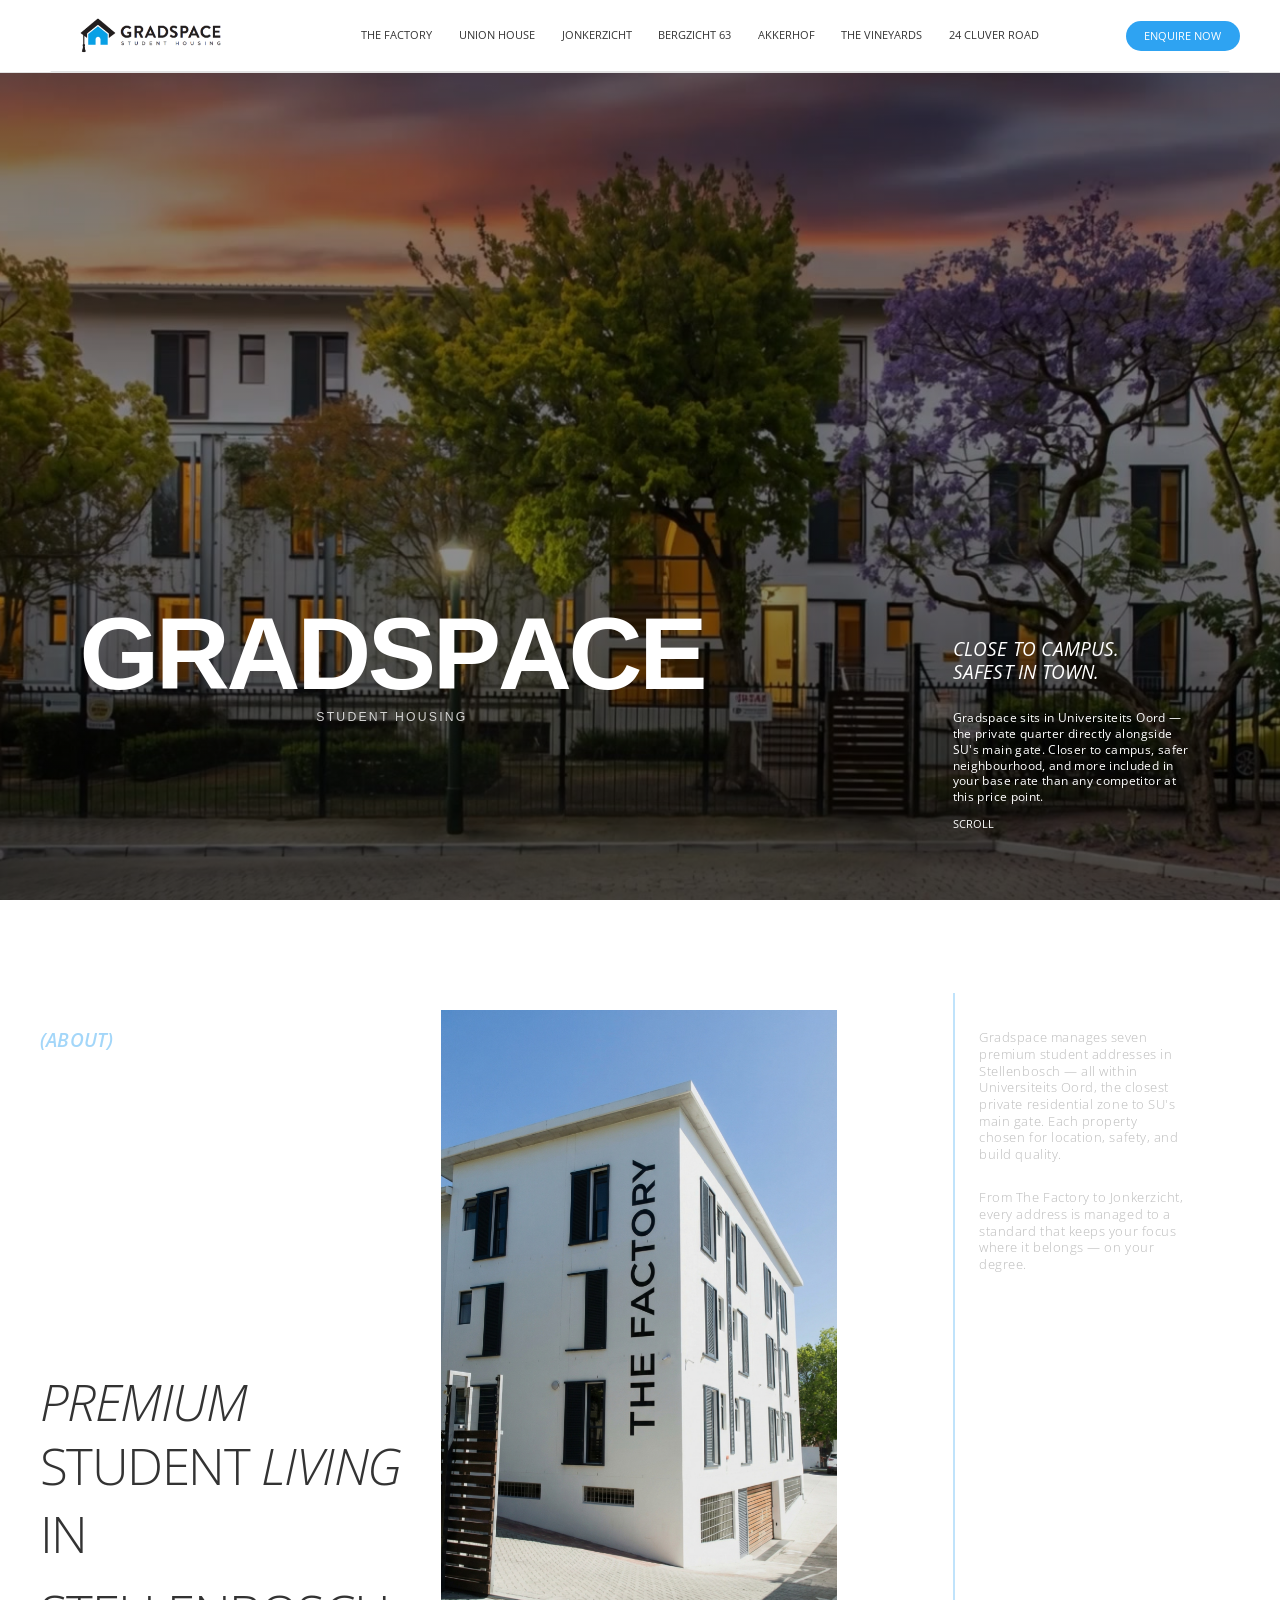
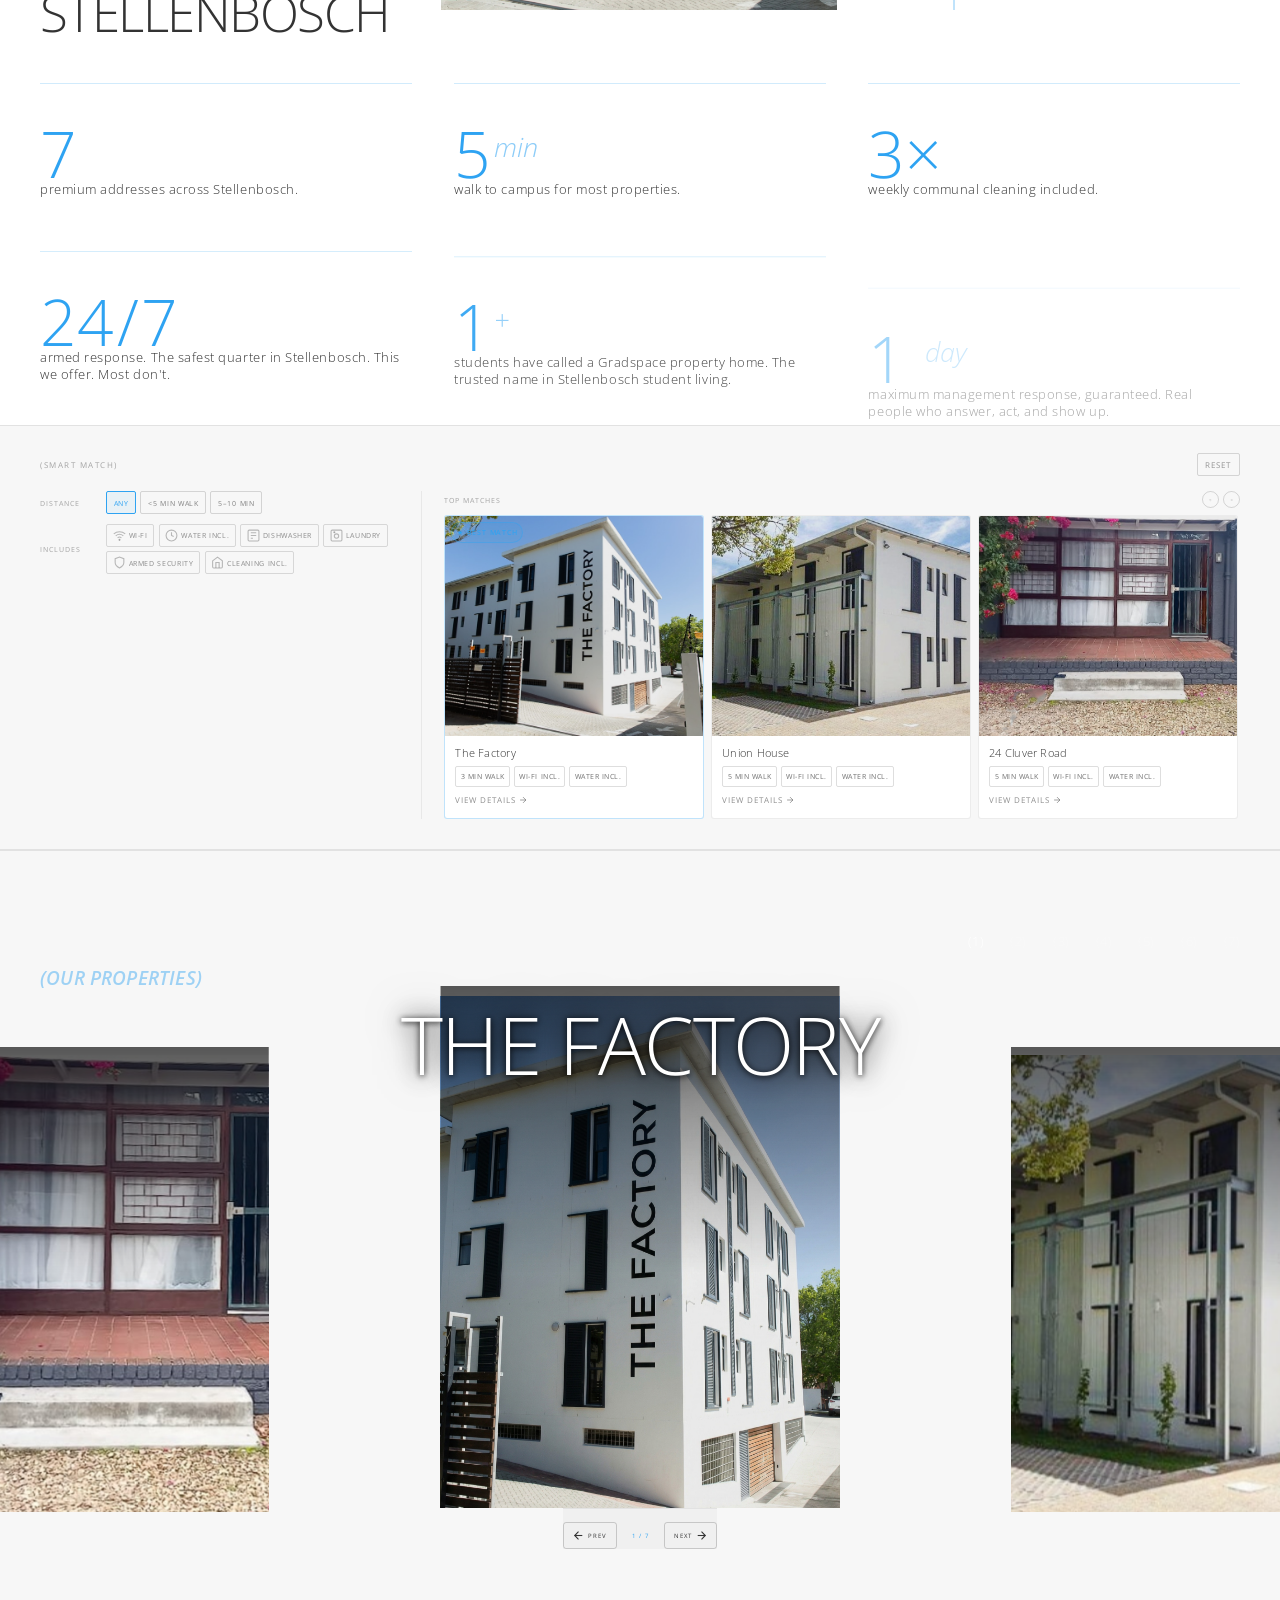
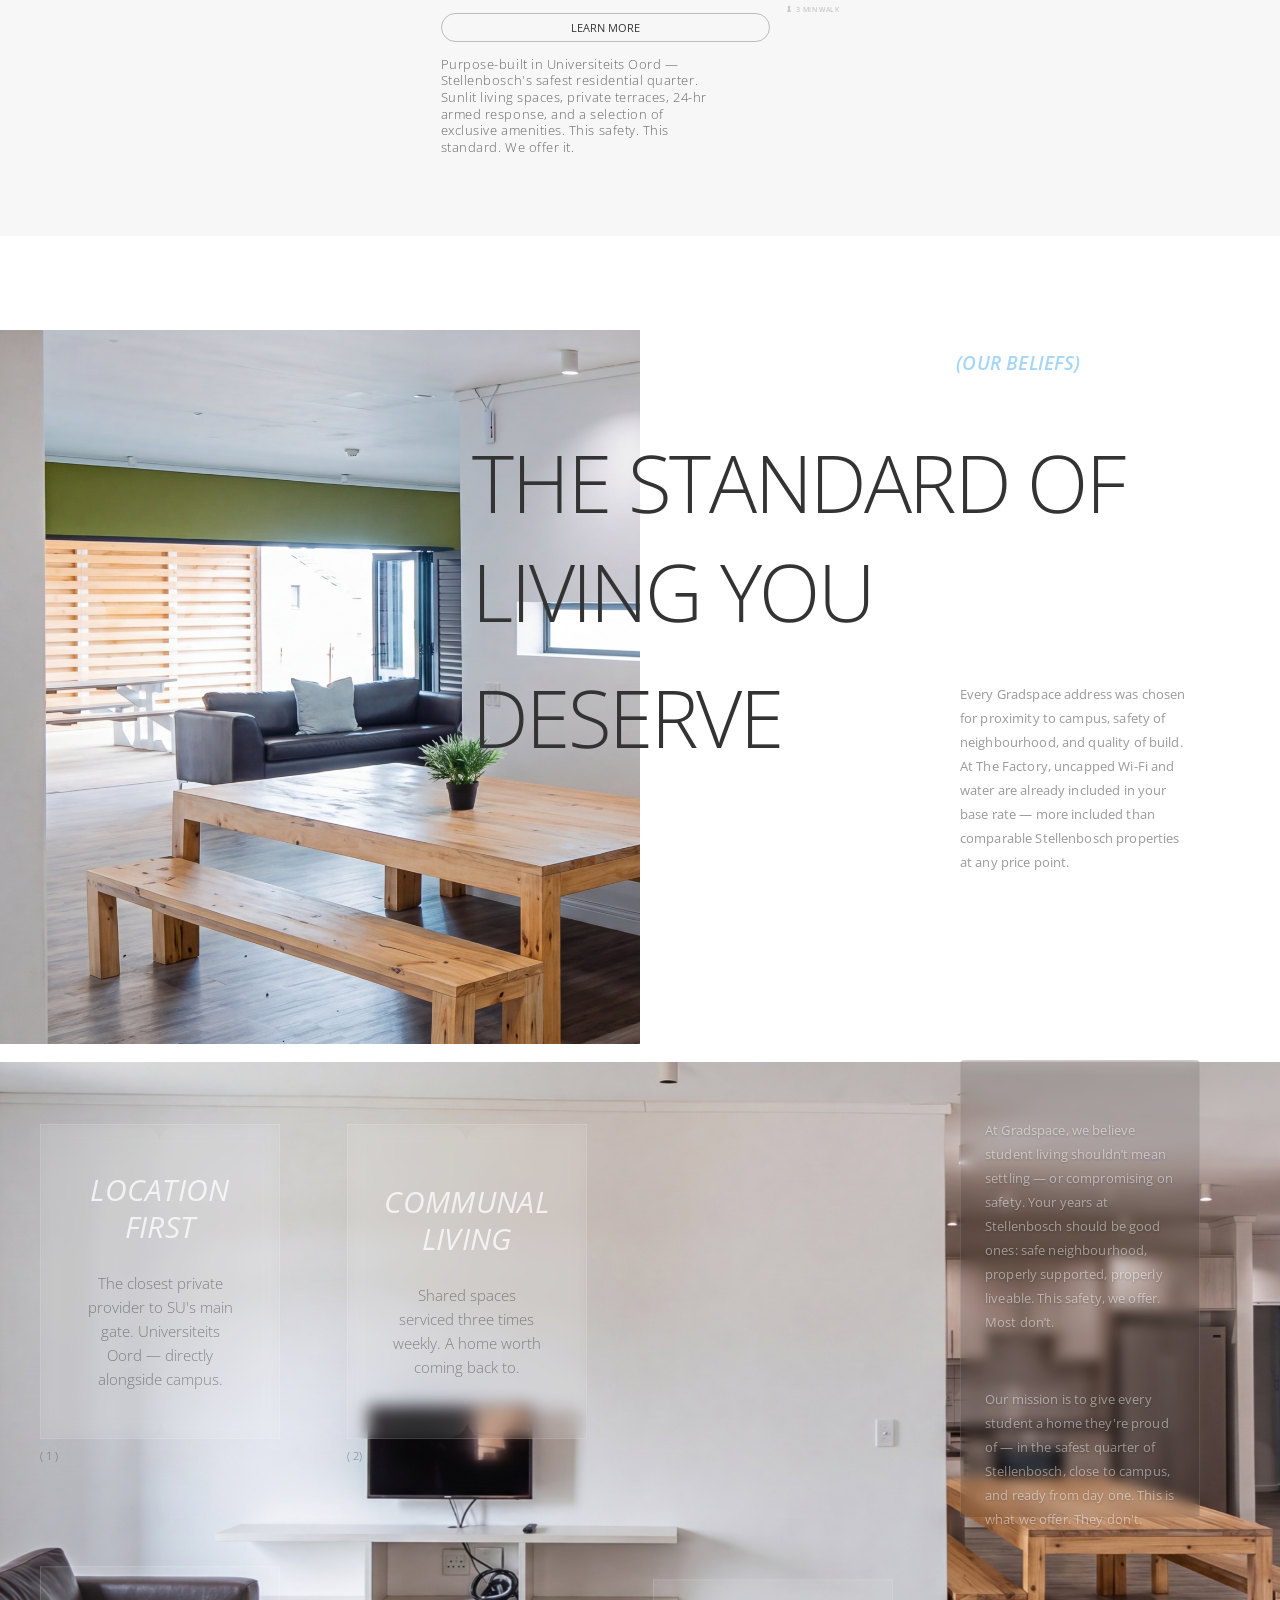
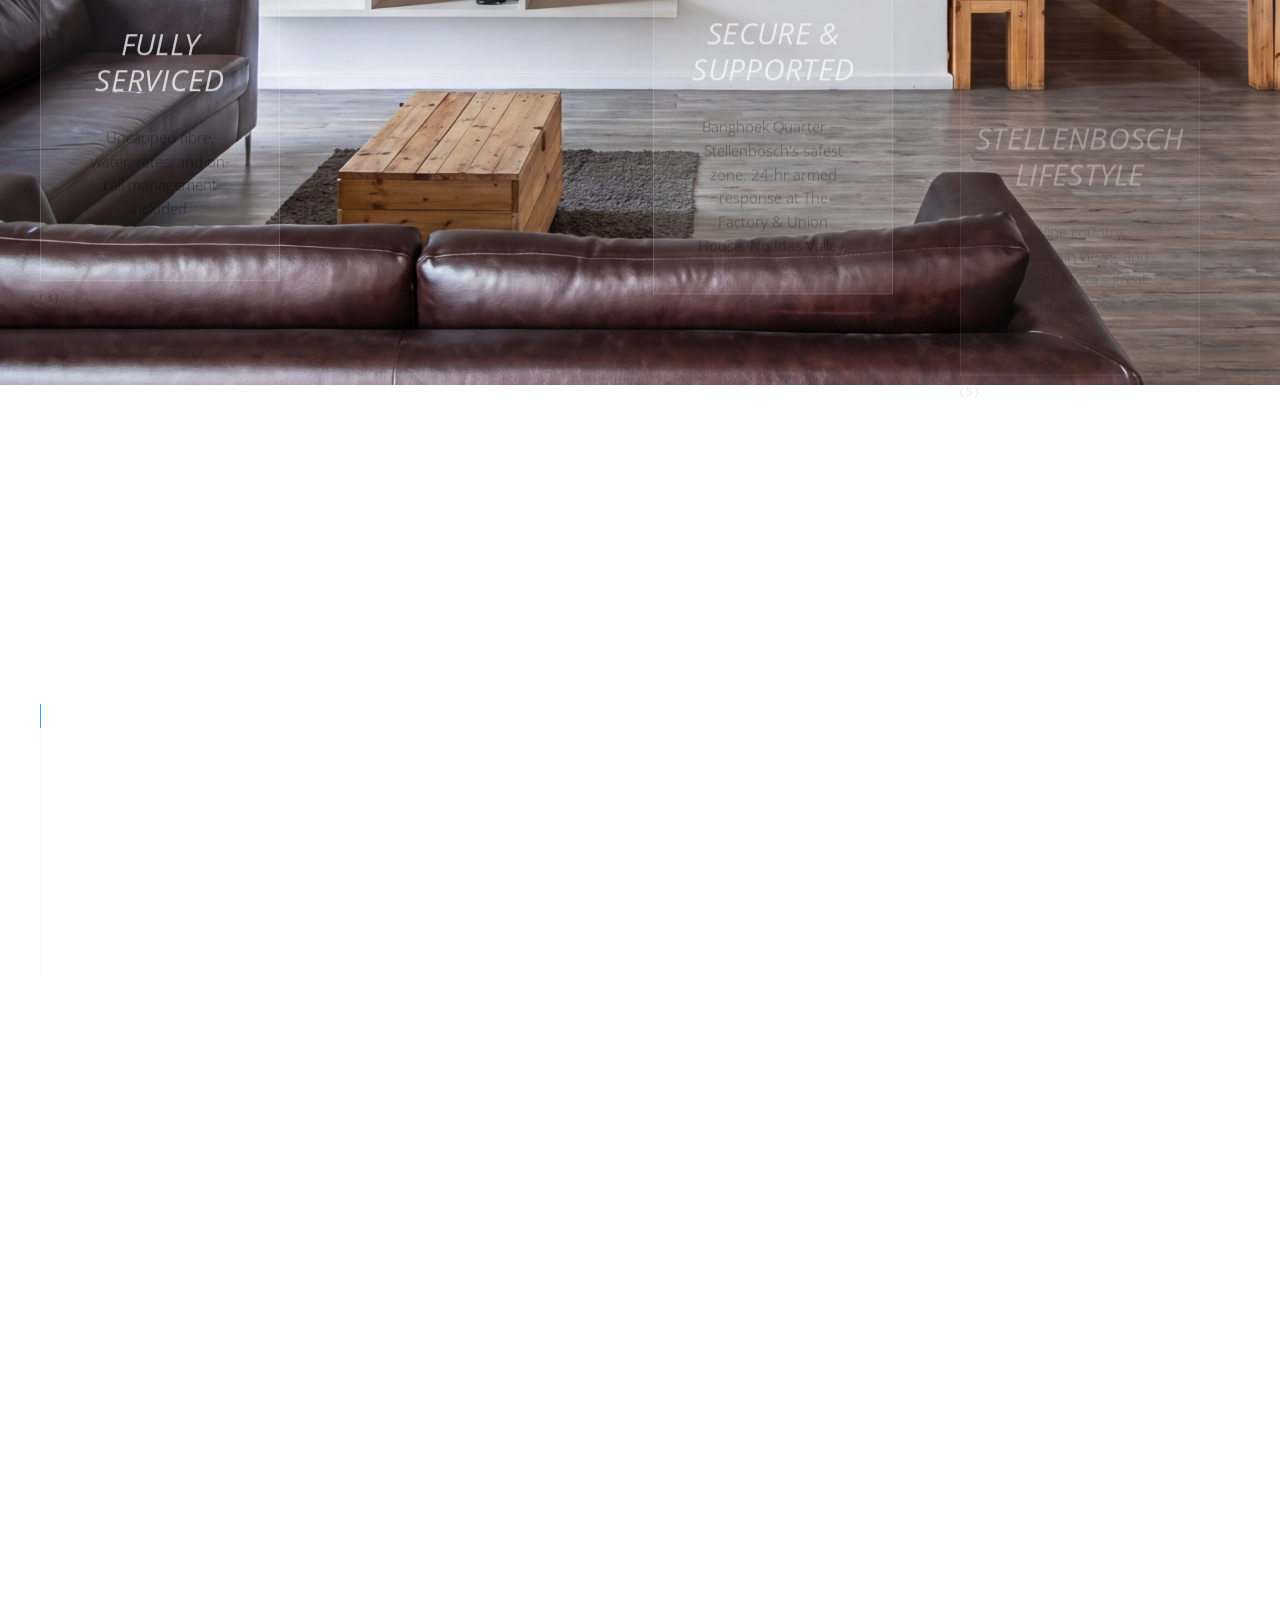
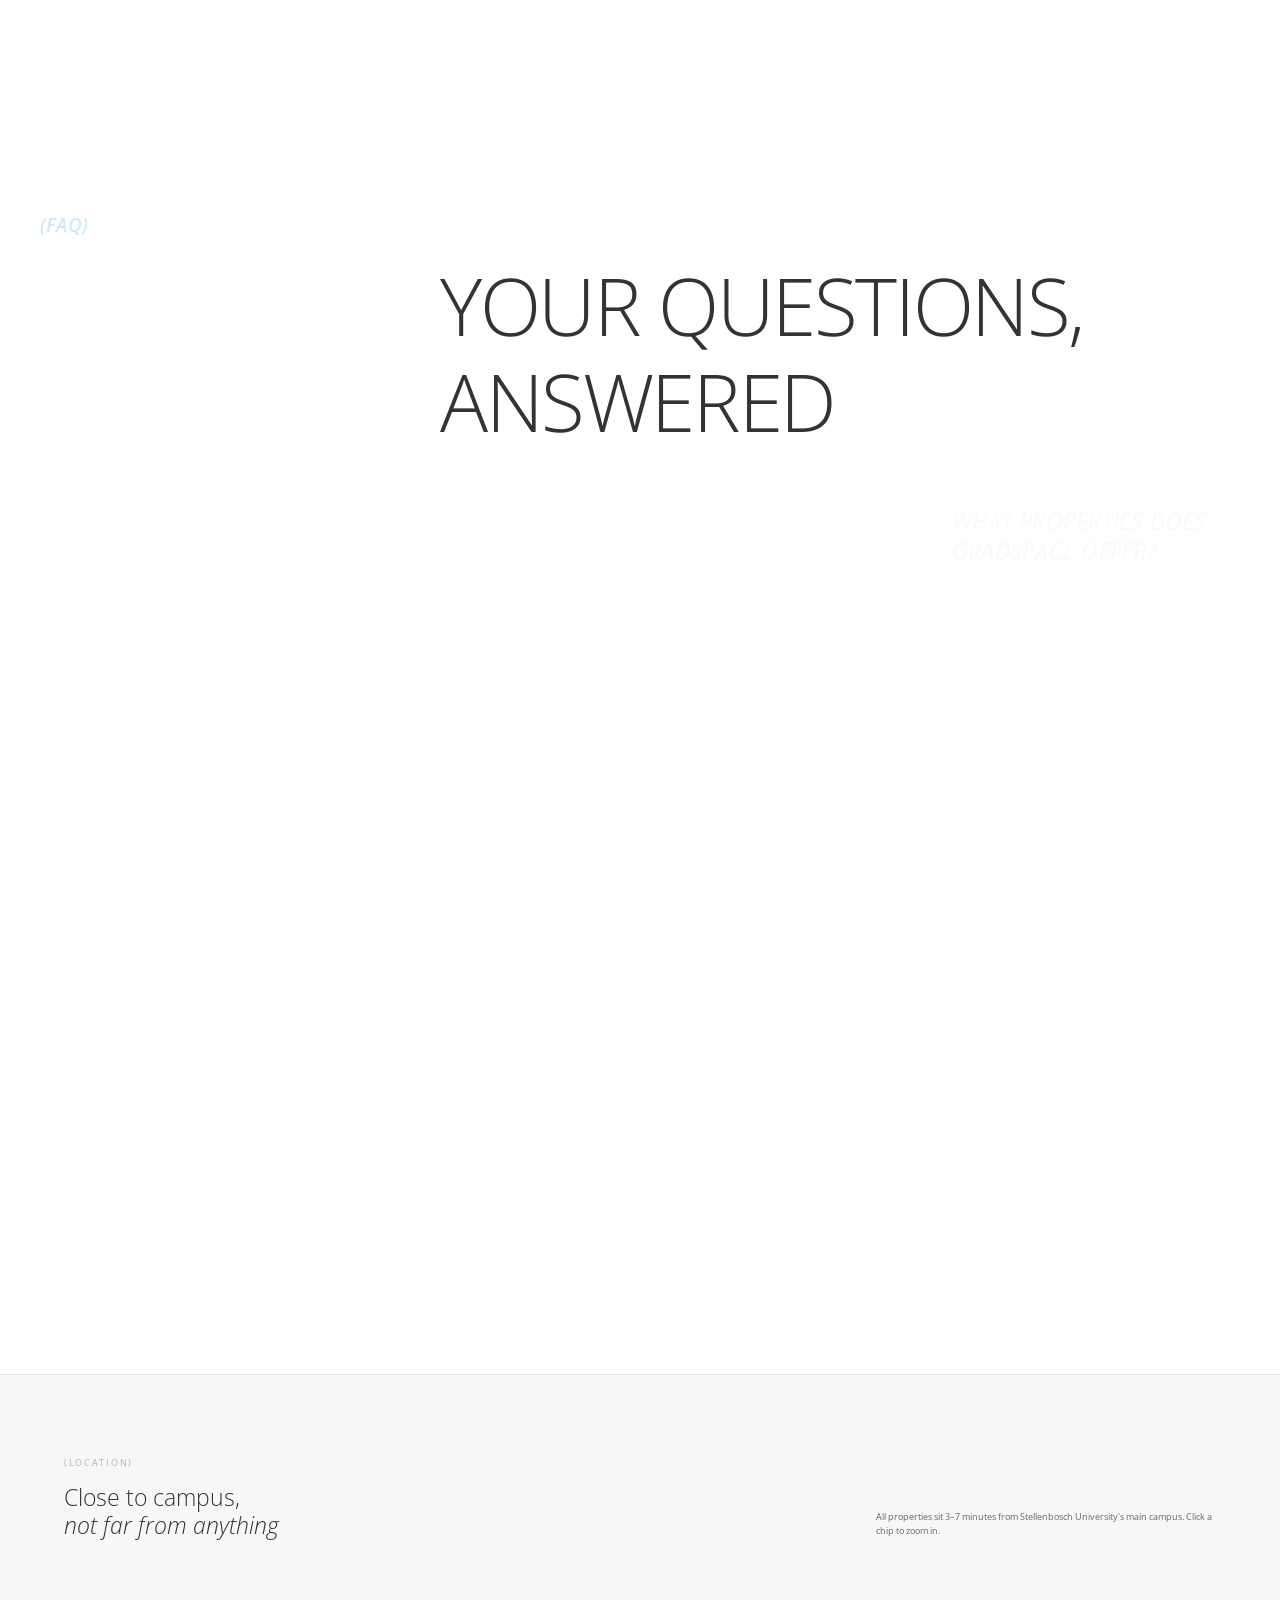
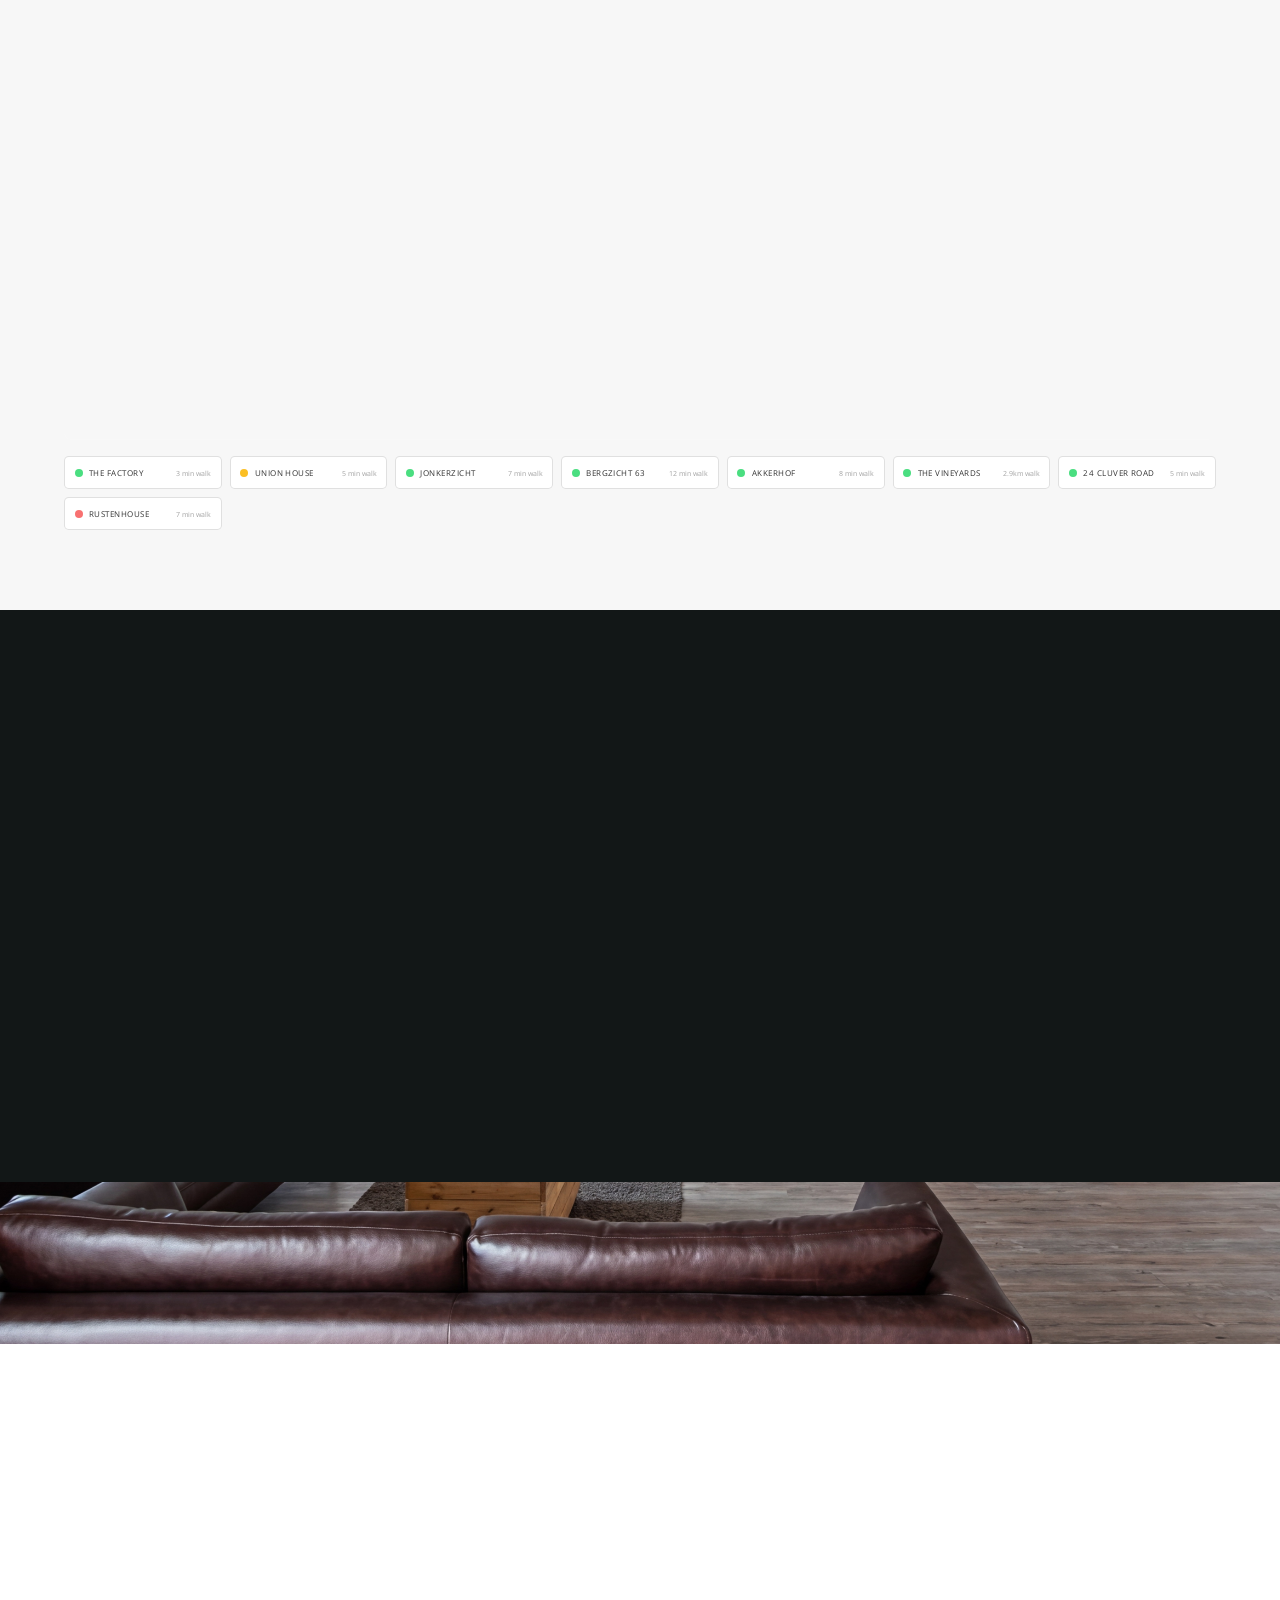
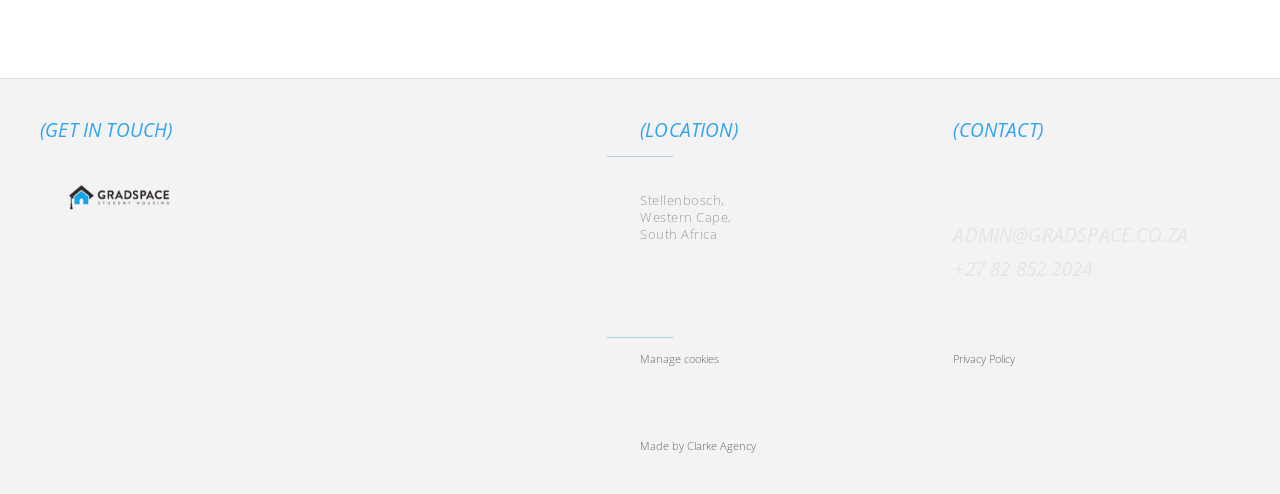
==== commit 57b038c4: "Mobile nav: hide logo when menu open, add labelled Close button in menu panel Co-Authored-By: Claude" ====
--- a/index.html
+++ b/index.html
@@ -197,14 +197,19 @@
   }
 }
 @media (max-width: 767px) {
-  /* Shrink logo on mobile so hamburger isn't crowded off-screen */
+  /* Shrink logo on mobile so hamburger is clearly visible */
   .logo.nav-logo {
-    width: 150px !important;
-    max-width: 150px !important;
+    width: 130px !important;
+    max-width: 130px !important;
   }
   .nav-logo-img {
-    width: 150px !important;
-    max-width: 150px !important;
+    width: 130px !important;
+    max-width: 130px !important;
+  }
+  /* When mobile menu is open: hide logo so only the X button shows in the bar */
+  .header.menu-open .logo.nav-logo {
+    opacity: 0 !important;
+    pointer-events: none !important;
   }
 }
 </style><script type="text/javascript">!function(o,c){var n=c.documentElement,t=" w-mod-";n.className+=t+"js "+t+"ix3",("ontouchstart"in o||o.DocumentTouch&&c instanceof DocumentTouch)&&(n.className+=t+"touch")}(window,document);</script><link href="assets/images/favicon.ico" rel="shortcut icon" type="image/x-icon"/><link href="assets/images/webclip.png" rel="apple-touch-icon"/><link rel="stylesheet" href="assets/css/splide.min.css"><script src="assets/js/jquery-3.5.1.min.dc5e7f18c8.js" type="text/javascript"></script><script src="assets/js/webflow.24809bfc.b960589f256e16ae.js" type="text/javascript"></script><script src="assets/js/gsap.min.js" type="text/javascript"></script><script src="assets/js/ScrollTrigger.min.js" type="text/javascript"></script><script src="assets/js/ScrollToPlugin.min.js" type="text/javascript"></script><script src="assets/js/SplitText.min.js" type="text/javascript"></script>
@@ -1606,24 +1611,30 @@
   display: flex;
   align-items: center;
   justify-content: flex-end;
-  padding: 0.75rem 1rem;
+  padding: 0.6rem 1rem;
   border-bottom: 1px solid #e2e2e2;
+  min-height: 52px;
 }
 .nav__close-btn {
-  display: flex;
+  display: inline-flex;
   align-items: center;
-  justify-content: center;
-  width: 44px;
-  height: 44px;
+  gap: 0.35rem;
+  padding: 0.5rem 0.85rem;
   background: transparent;
-  border: none;
+  border: 1.5px solid #cccccc;
+  border-radius: 4px;
   cursor: pointer;
   color: #333333;
-  border-radius: 50%;
-  transition: background 150ms ease;
+  font-family: 'Open Sans', sans-serif;
+  font-size: 0.72rem;
+  font-weight: 700;
+  letter-spacing: 0.08em;
+  text-transform: uppercase;
+  transition: background 150ms ease, border-color 150ms ease;
   -webkit-tap-highlight-color: transparent;
-}
-.nav__close-btn:hover { background: rgba(0,0,0,0.06); }
+  min-height: 40px;
+}
+.nav__close-btn:hover { background: rgba(0,0,0,0.05); border-color: #999; }
 @media (min-width: 992px) {
   .nav__menu-top { display: none; }
 }
@@ -5083,7 +5094,7 @@
     });
 
   });
-</script></div><div class="text-color-white-70"></div><div class="text-color-white-50"></div><div class="is-anim-active"></div></div><div class="page-wrapper"><header class="header"><div data-animation="over-right" class="nav w-nav" data-easing2="ease" fs-scrolldisable-element="smart-nav" data-easing="ease" data-collapse="tiny" role="banner" data-duration="400" data-hero="nav" data-doc-height="1"><div class="nav-overlay"></div><div class="container nav-container"><a href="#" aria-label="Gradspace logo" id="w-node-ae66f997-3241-e895-0ce4-f57471e13027-546b46eb" class="logo nav-logo w-nav-brand"><img src="assets/images/gradspace-logo.png" alt="Gradspace — Student Housing" class="nav-logo-img" width="230" height="41"/></a><nav role="navigation" class="nav__menu-wrap w-nav-menu"><div class="nav__menu-top"><button class="nav__close-btn" data-close-menu aria-label="Close menu"><svg xmlns="http://www.w3.org/2000/svg" width="20" height="20" viewBox="0 0 24 24" fill="none" aria-hidden="true"><path d="M18 6 6 18M6 6l12 12" stroke="currentColor" stroke-width="2" stroke-linecap="round"/></svg></button></div><div class="nav__menu"><ul role="list" class="nav__list"><li class="nav__list-item"><a href="#" data-project-index="0" data-open-modal="" class="nav__link w-inline-block"><div>The Factory</div></a></li><li class="nav__list-item"><a href="#" data-project-index="1" data-open-modal="" class="nav__link w-inline-block"><div>Union House</div></a></li><li class="nav__list-item"><a href="#" data-project-index="2" data-open-modal="" class="nav__link w-inline-block"><div>Jonkerzicht</div></a></li><li class="nav__list-item"><a href="#" data-project-index="3" data-open-modal="" class="nav__link w-inline-block"><div>Bergzicht 63</div></a></li><li class="nav__list-item"><a href="#" data-project-index="4" data-open-modal="" class="nav__link w-inline-block"><div>Akkerhof</div></a></li><li class="nav__list-item"><a href="#" data-project-index="5" data-open-modal="" class="nav__link w-inline-block"><div>The Vineyards</div></a></li><li class="nav__list-item"><a href="#" data-project-index="6" data-open-modal="" class="nav__link w-inline-block"><div>24 Cluver Road</div></a></li></ul><a href="#book-a-visit" class="btn nav-btn w-inline-block"><div>ENQUIRE NOW</div></a></div></nav><div class="burger w-nav-button"><div class="burger__box"><div class="burger__open w-embed"><svg xmlns="http://www.w3.org/2000/svg" width="100%" height="100%" viewBox="0 0 24 24" fill="none">
+</script></div><div class="text-color-white-70"></div><div class="text-color-white-50"></div><div class="is-anim-active"></div></div><div class="page-wrapper"><header class="header"><div data-animation="over-right" class="nav w-nav" data-easing2="ease" fs-scrolldisable-element="smart-nav" data-easing="ease" data-collapse="tiny" role="banner" data-duration="400" data-hero="nav" data-doc-height="1"><div class="nav-overlay"></div><div class="container nav-container"><a href="#" aria-label="Gradspace logo" id="w-node-ae66f997-3241-e895-0ce4-f57471e13027-546b46eb" class="logo nav-logo w-nav-brand"><img src="assets/images/gradspace-logo.png" alt="Gradspace — Student Housing" class="nav-logo-img" width="230" height="41"/></a><nav role="navigation" class="nav__menu-wrap w-nav-menu"><div class="nav__menu-top"><button class="nav__close-btn" data-close-menu aria-label="Close menu"><svg xmlns="http://www.w3.org/2000/svg" width="14" height="14" viewBox="0 0 24 24" fill="none" aria-hidden="true"><path d="M18 6 6 18M6 6l12 12" stroke="currentColor" stroke-width="2.5" stroke-linecap="round"/></svg>Close</button></div><div class="nav__menu"><ul role="list" class="nav__list"><li class="nav__list-item"><a href="#" data-project-index="0" data-open-modal="" class="nav__link w-inline-block"><div>The Factory</div></a></li><li class="nav__list-item"><a href="#" data-project-index="1" data-open-modal="" class="nav__link w-inline-block"><div>Union House</div></a></li><li class="nav__list-item"><a href="#" data-project-index="2" data-open-modal="" class="nav__link w-inline-block"><div>Jonkerzicht</div></a></li><li class="nav__list-item"><a href="#" data-project-index="3" data-open-modal="" class="nav__link w-inline-block"><div>Bergzicht 63</div></a></li><li class="nav__list-item"><a href="#" data-project-index="4" data-open-modal="" class="nav__link w-inline-block"><div>Akkerhof</div></a></li><li class="nav__list-item"><a href="#" data-project-index="5" data-open-modal="" class="nav__link w-inline-block"><div>The Vineyards</div></a></li><li class="nav__list-item"><a href="#" data-project-index="6" data-open-modal="" class="nav__link w-inline-block"><div>24 Cluver Road</div></a></li></ul><a href="#book-a-visit" class="btn nav-btn w-inline-block"><div>ENQUIRE NOW</div></a></div></nav><div class="burger w-nav-button"><div class="burger__box"><div class="burger__open w-embed"><svg xmlns="http://www.w3.org/2000/svg" width="100%" height="100%" viewBox="0 0 24 24" fill="none">
   <path d="M3.75 15H20.25" stroke="white" stroke-width="1.5" stroke-linecap="round" stroke-linejoin="round"/>
   <path d="M3.75 9H20.25" stroke="white" stroke-width="1.5" stroke-linecap="round" stroke-linejoin="round"/>
 </svg></div><div class="burger__close w-embed"><svg xmlns="http://www.w3.org/2000/svg" width="100%" height="100%" viewBox="0 0 24 24" fill="none">
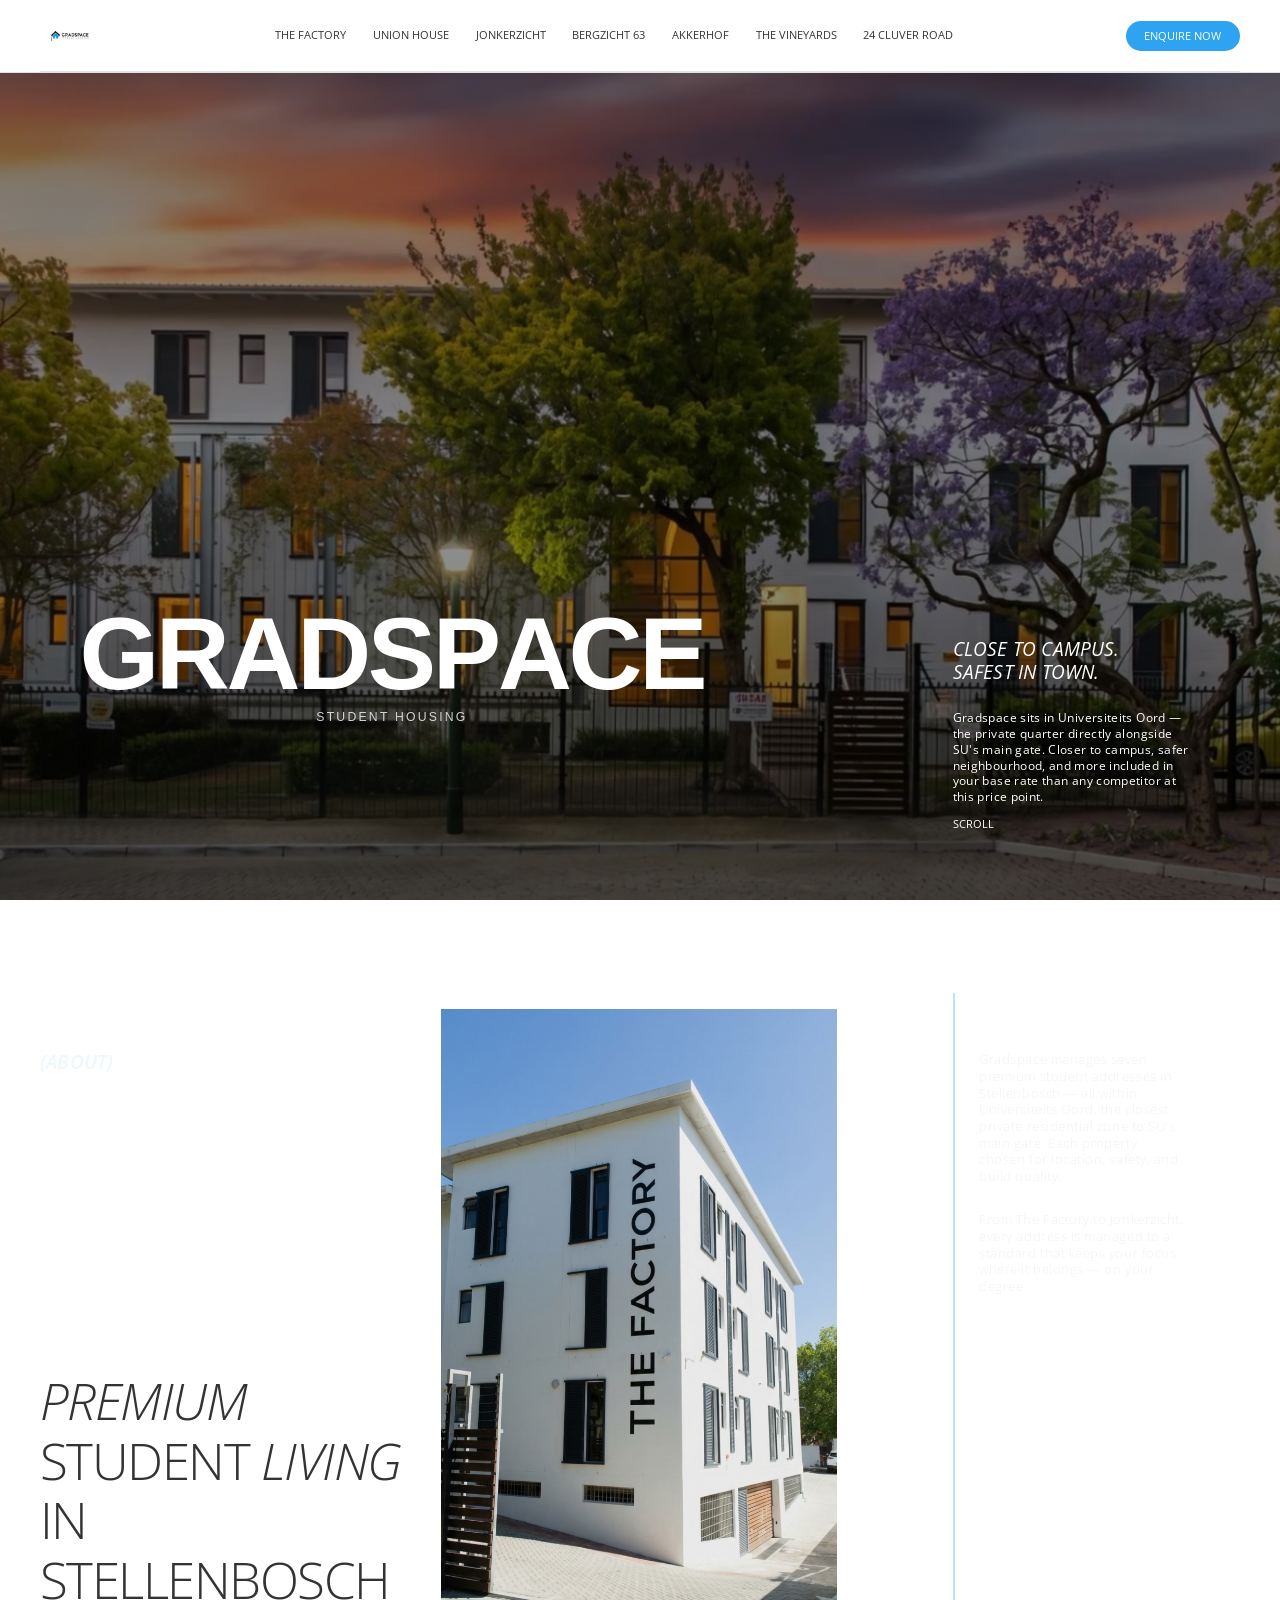
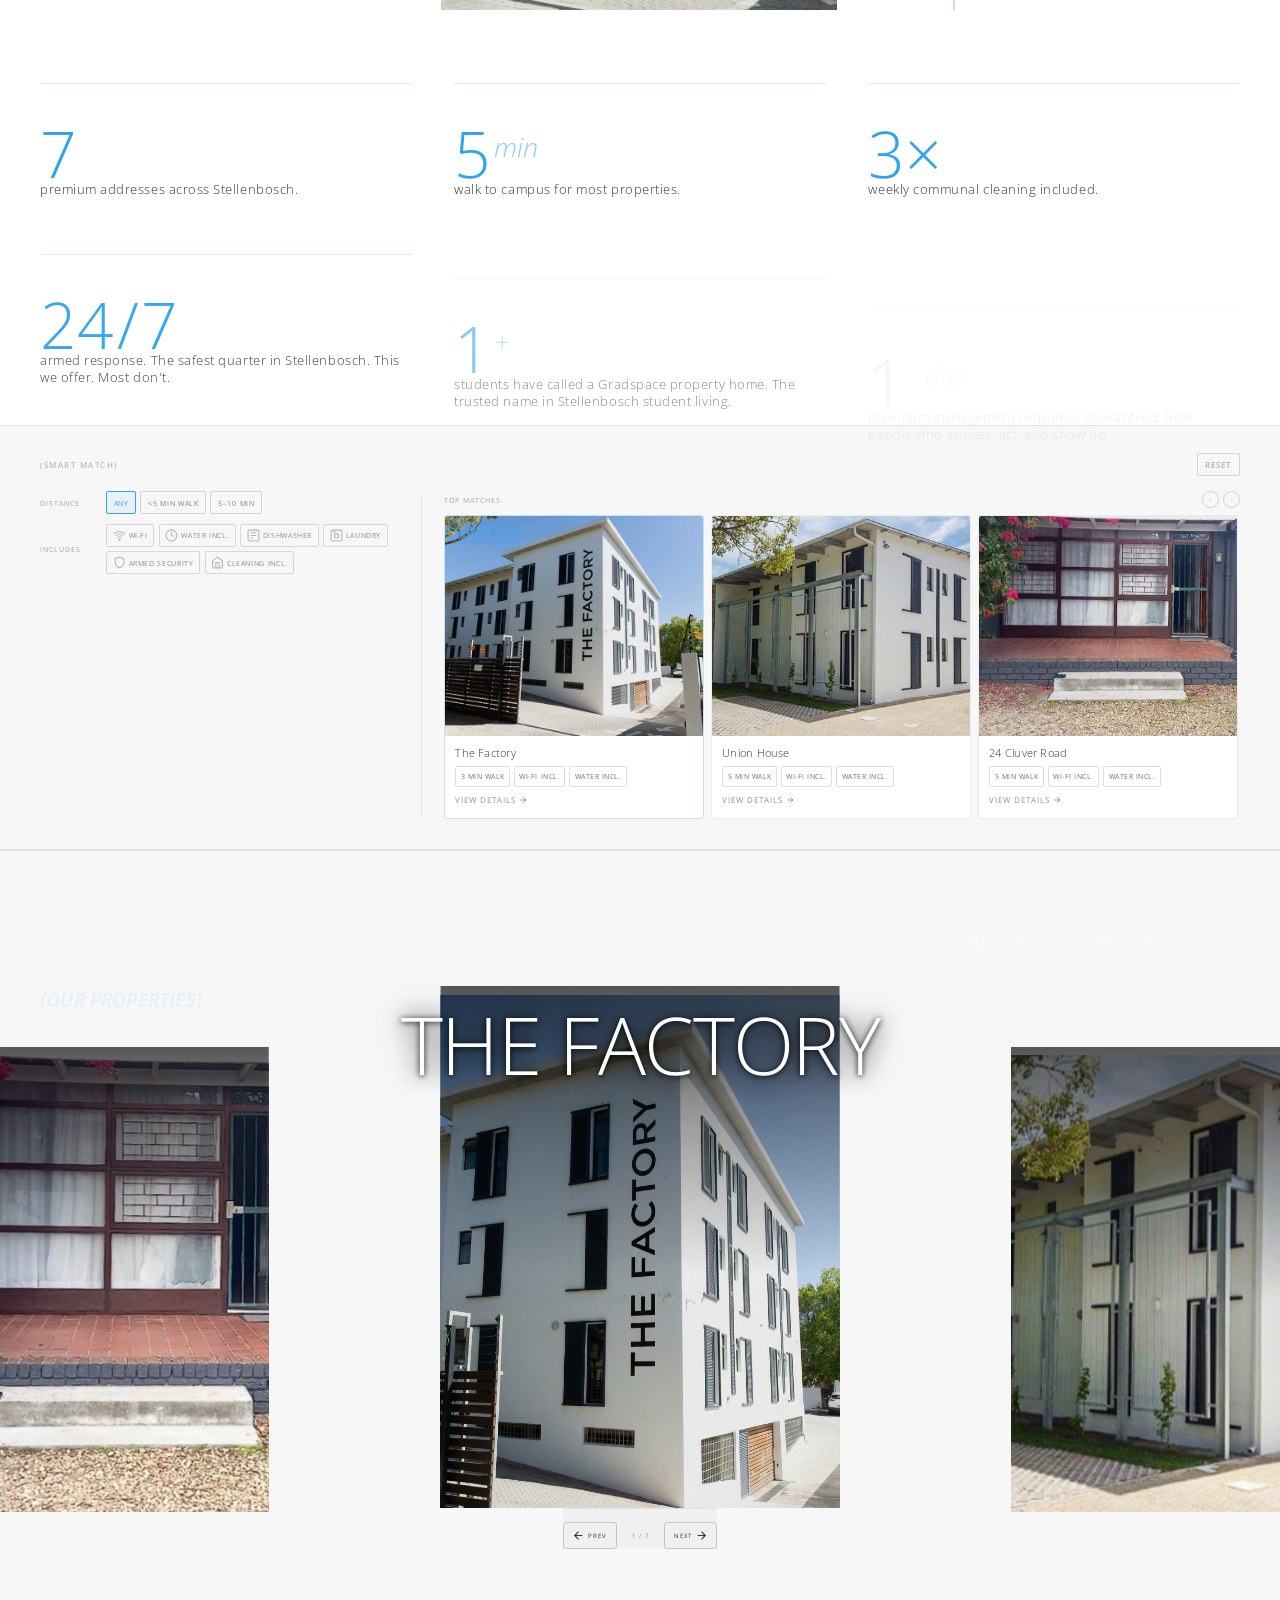
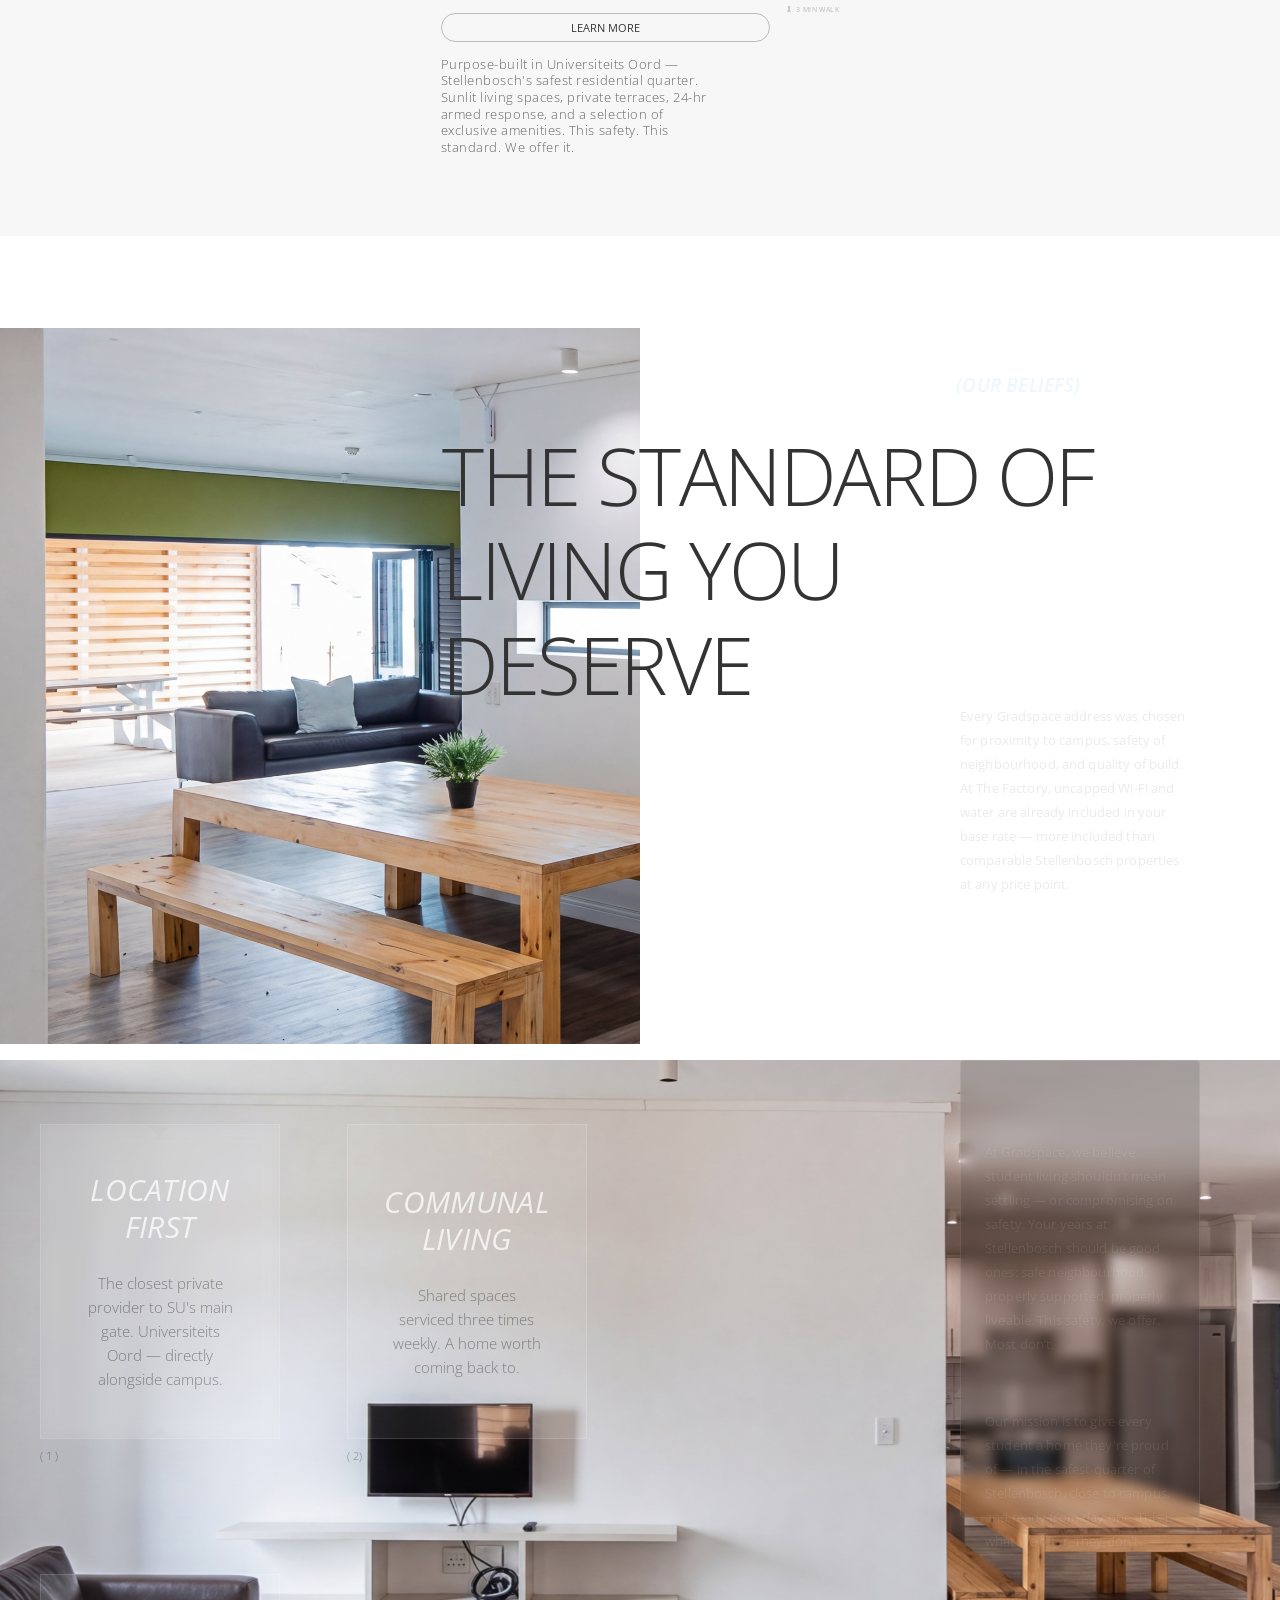
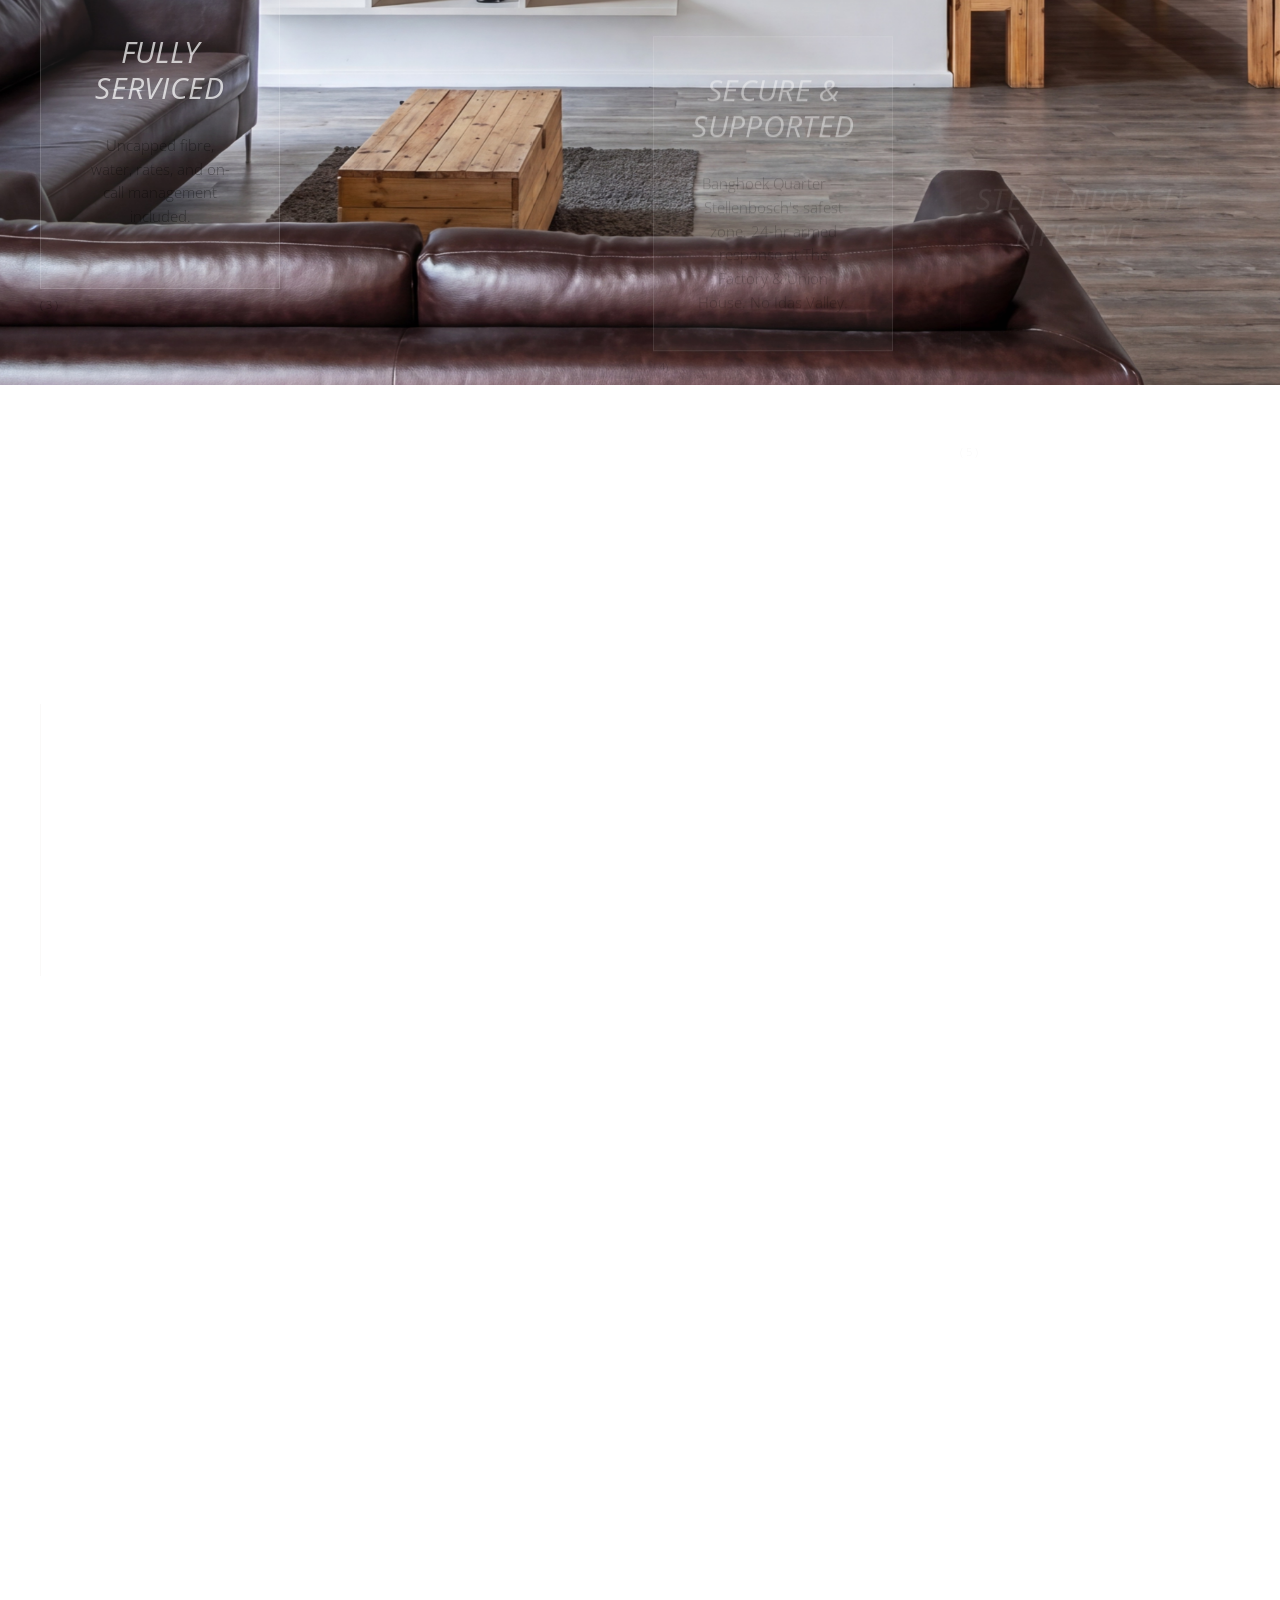
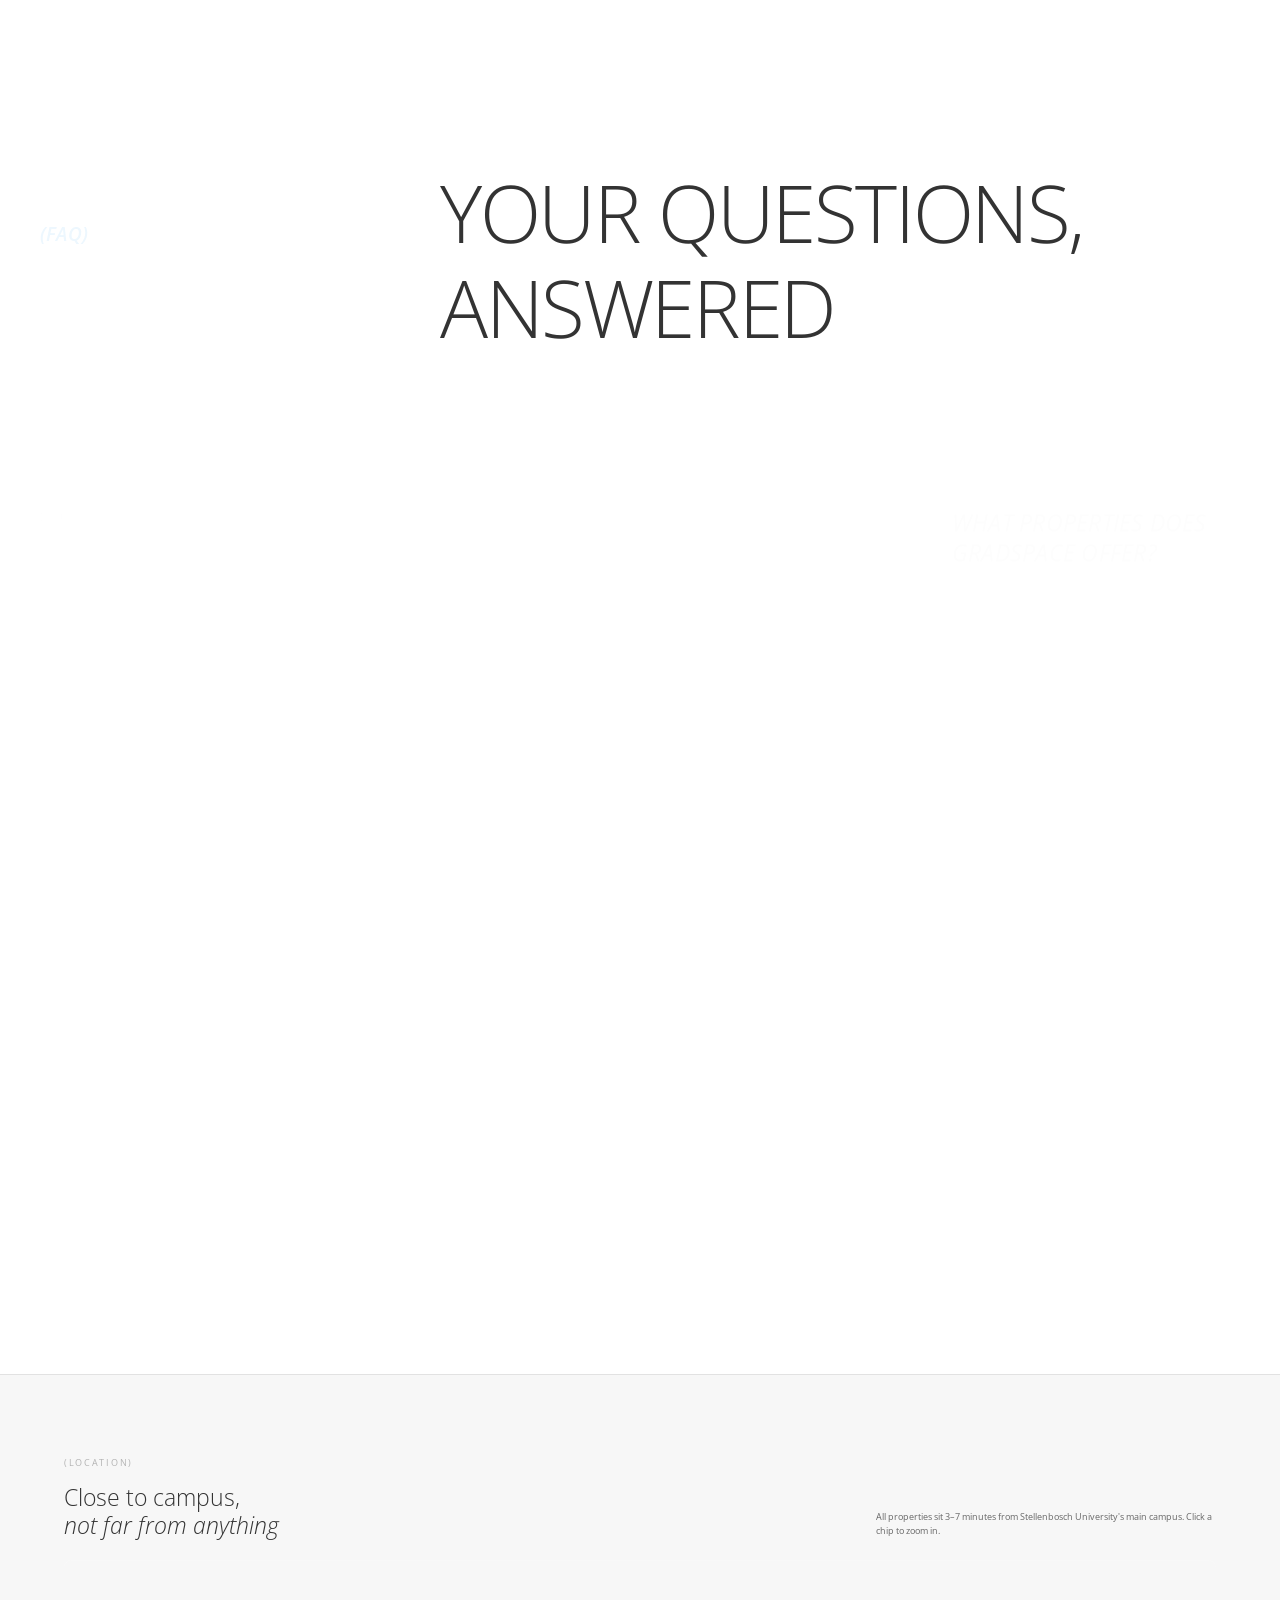
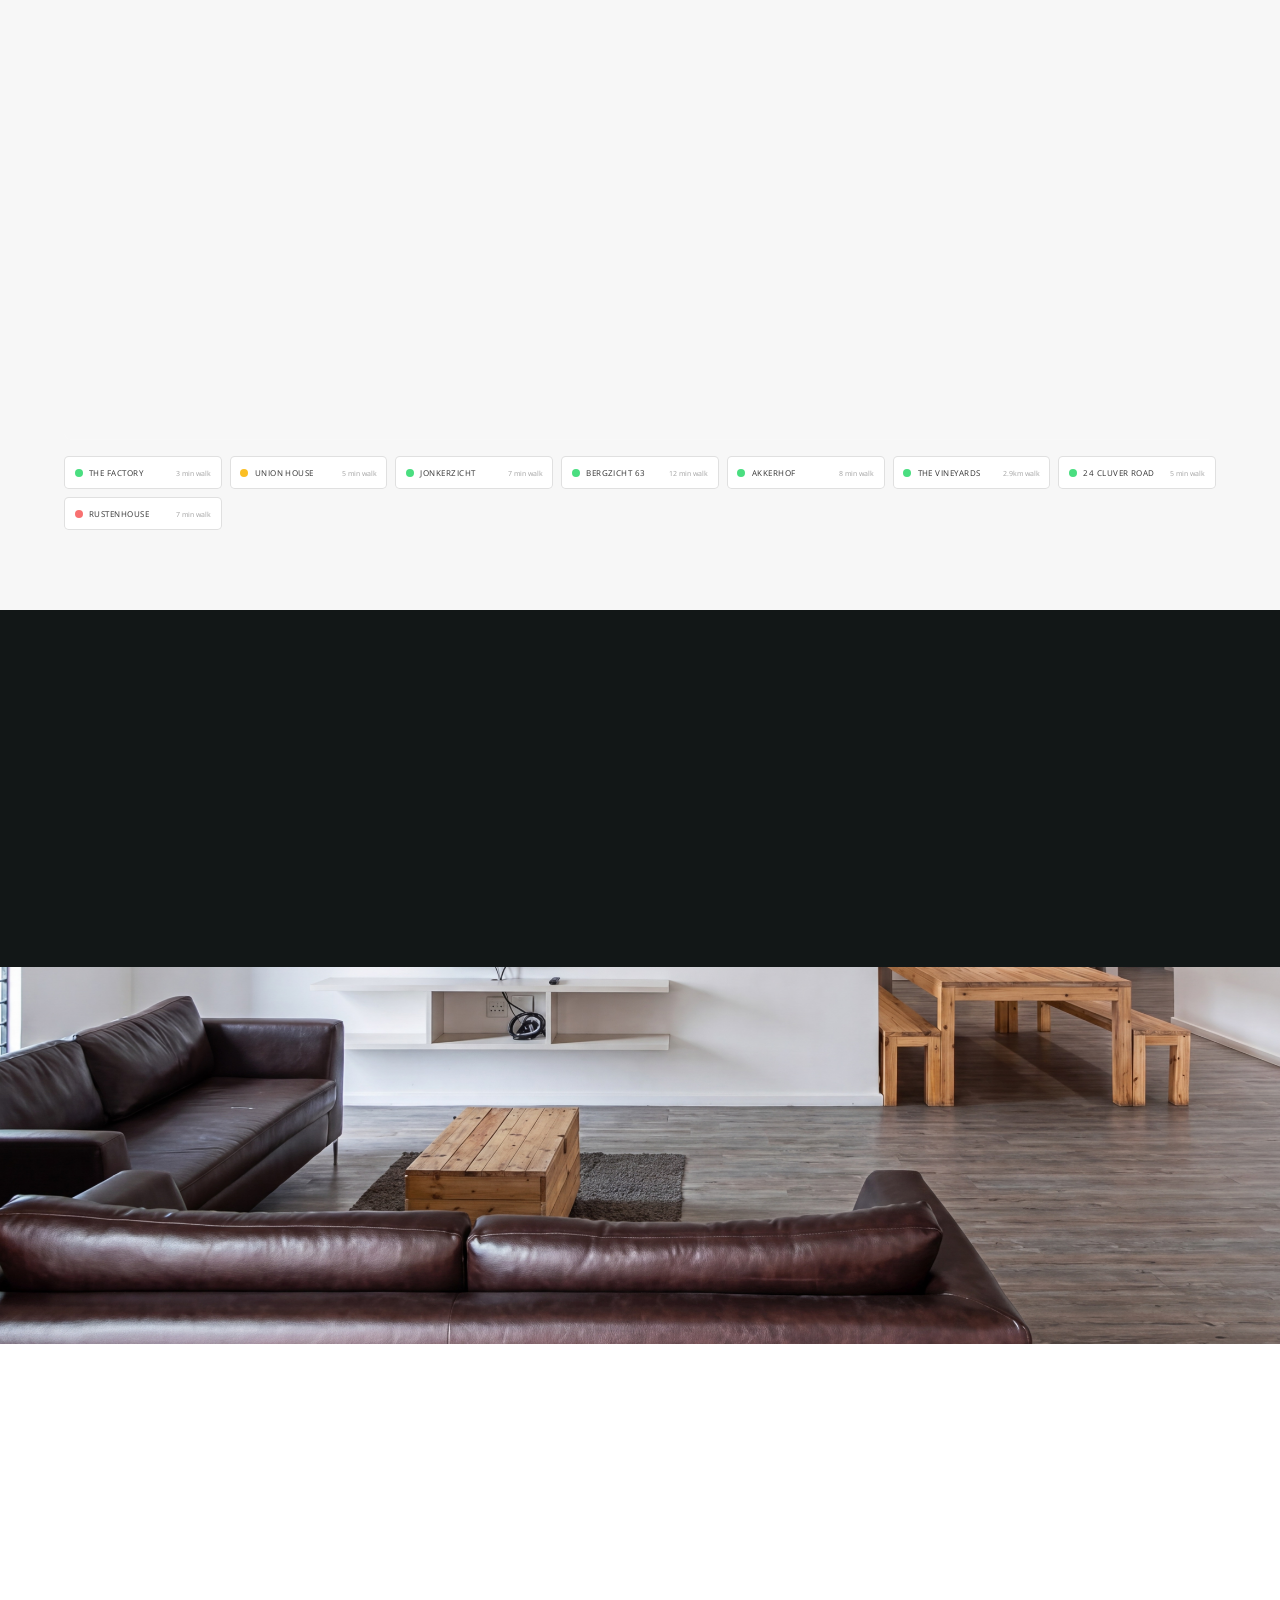
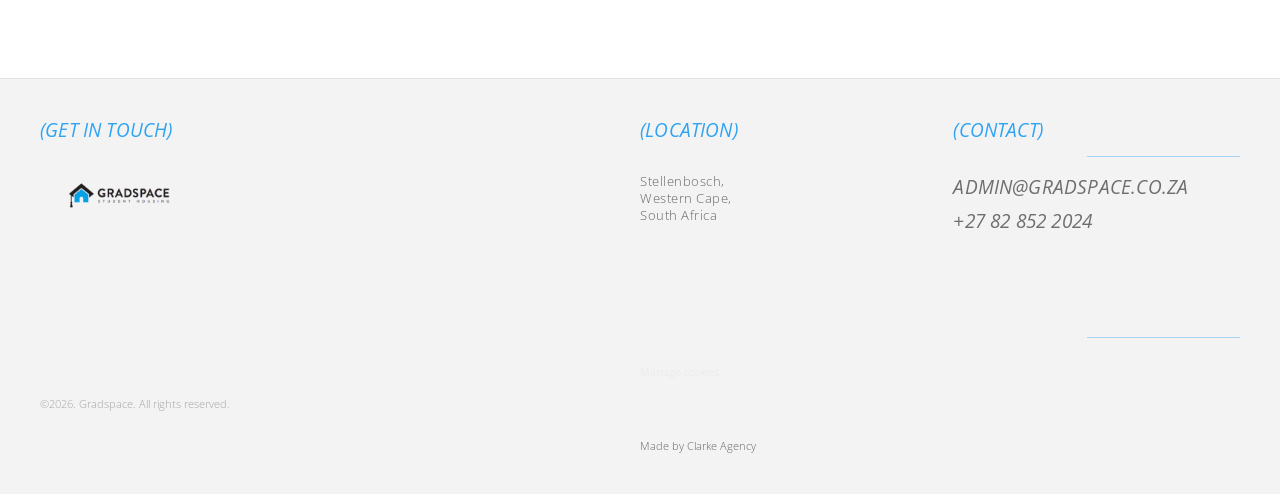
==== commit 522a6314: "Fix mobile navbar: properly override logo width, hide logo when menu open Co-Authored-By: Claude Son" ====
--- a/index.html
+++ b/index.html
@@ -189,28 +189,6 @@
     margin-top: 0 !important;
   }
 
-  /* Gradspace logo — sized to be clearly readable */
-  .logo.nav-logo {
-    width: 22rem !important;
-    height: auto !important;
-    overflow: visible !important;
-  }
-}
-@media (max-width: 767px) {
-  /* Shrink logo on mobile so hamburger is clearly visible */
-  .logo.nav-logo {
-    width: 130px !important;
-    max-width: 130px !important;
-  }
-  .nav-logo-img {
-    width: 130px !important;
-    max-width: 130px !important;
-  }
-  /* When mobile menu is open: hide logo so only the X button shows in the bar */
-  .header.menu-open .logo.nav-logo {
-    opacity: 0 !important;
-    pointer-events: none !important;
-  }
 }
 </style><script type="text/javascript">!function(o,c){var n=c.documentElement,t=" w-mod-";n.className+=t+"js "+t+"ix3",("ontouchstart"in o||o.DocumentTouch&&c instanceof DocumentTouch)&&(n.className+=t+"touch")}(window,document);</script><link href="assets/images/favicon.ico" rel="shortcut icon" type="image/x-icon"/><link href="assets/images/webclip.png" rel="apple-touch-icon"/><link rel="stylesheet" href="assets/css/splide.min.css"><script src="assets/js/jquery-3.5.1.min.dc5e7f18c8.js" type="text/javascript"></script><script src="assets/js/webflow.24809bfc.b960589f256e16ae.js" type="text/javascript"></script><script src="assets/js/gsap.min.js" type="text/javascript"></script><script src="assets/js/ScrollTrigger.min.js" type="text/javascript"></script><script src="assets/js/ScrollToPlugin.min.js" type="text/javascript"></script><script src="assets/js/SplitText.min.js" type="text/javascript"></script>
 <script src="assets/js/splide.min.js"></script>
@@ -1604,6 +1582,39 @@
   display: flex !important;
   align-items: center !important;
   overflow: visible !important;
+}
+
+/* ── Mobile: compact logo + hidden when menu open ── */
+@media (max-width: 767px) {
+  .header .logo.nav-logo.w-nav-brand {
+    width: 120px !important;
+    max-width: 120px !important;
+    min-width: 0 !important;
+    flex-shrink: 0 !important;
+  }
+  .header .logo.nav-logo.w-nav-brand .nav-logo-img {
+    width: 120px !important;
+    max-width: 120px !important;
+  }
+  /* Ensure nav bar doesn't overflow viewport */
+  .nav-container {
+    padding-left: 12px !important;
+    padding-right: 8px !important;
+    overflow: visible !important;
+  }
+  /* Burger stays inside the screen */
+  .nav .burger.w-nav-button {
+    padding: 14px 12px !important;
+    flex-shrink: 0 !important;
+    position: relative !important;
+    right: auto !important;
+  }
+  /* Hide logo completely when mobile menu is open */
+  .header.menu-open .logo.nav-logo.w-nav-brand {
+    opacity: 0 !important;
+    pointer-events: none !important;
+    visibility: hidden !important;
+  }
 }
 
 /* ── Mobile menu close button ── */
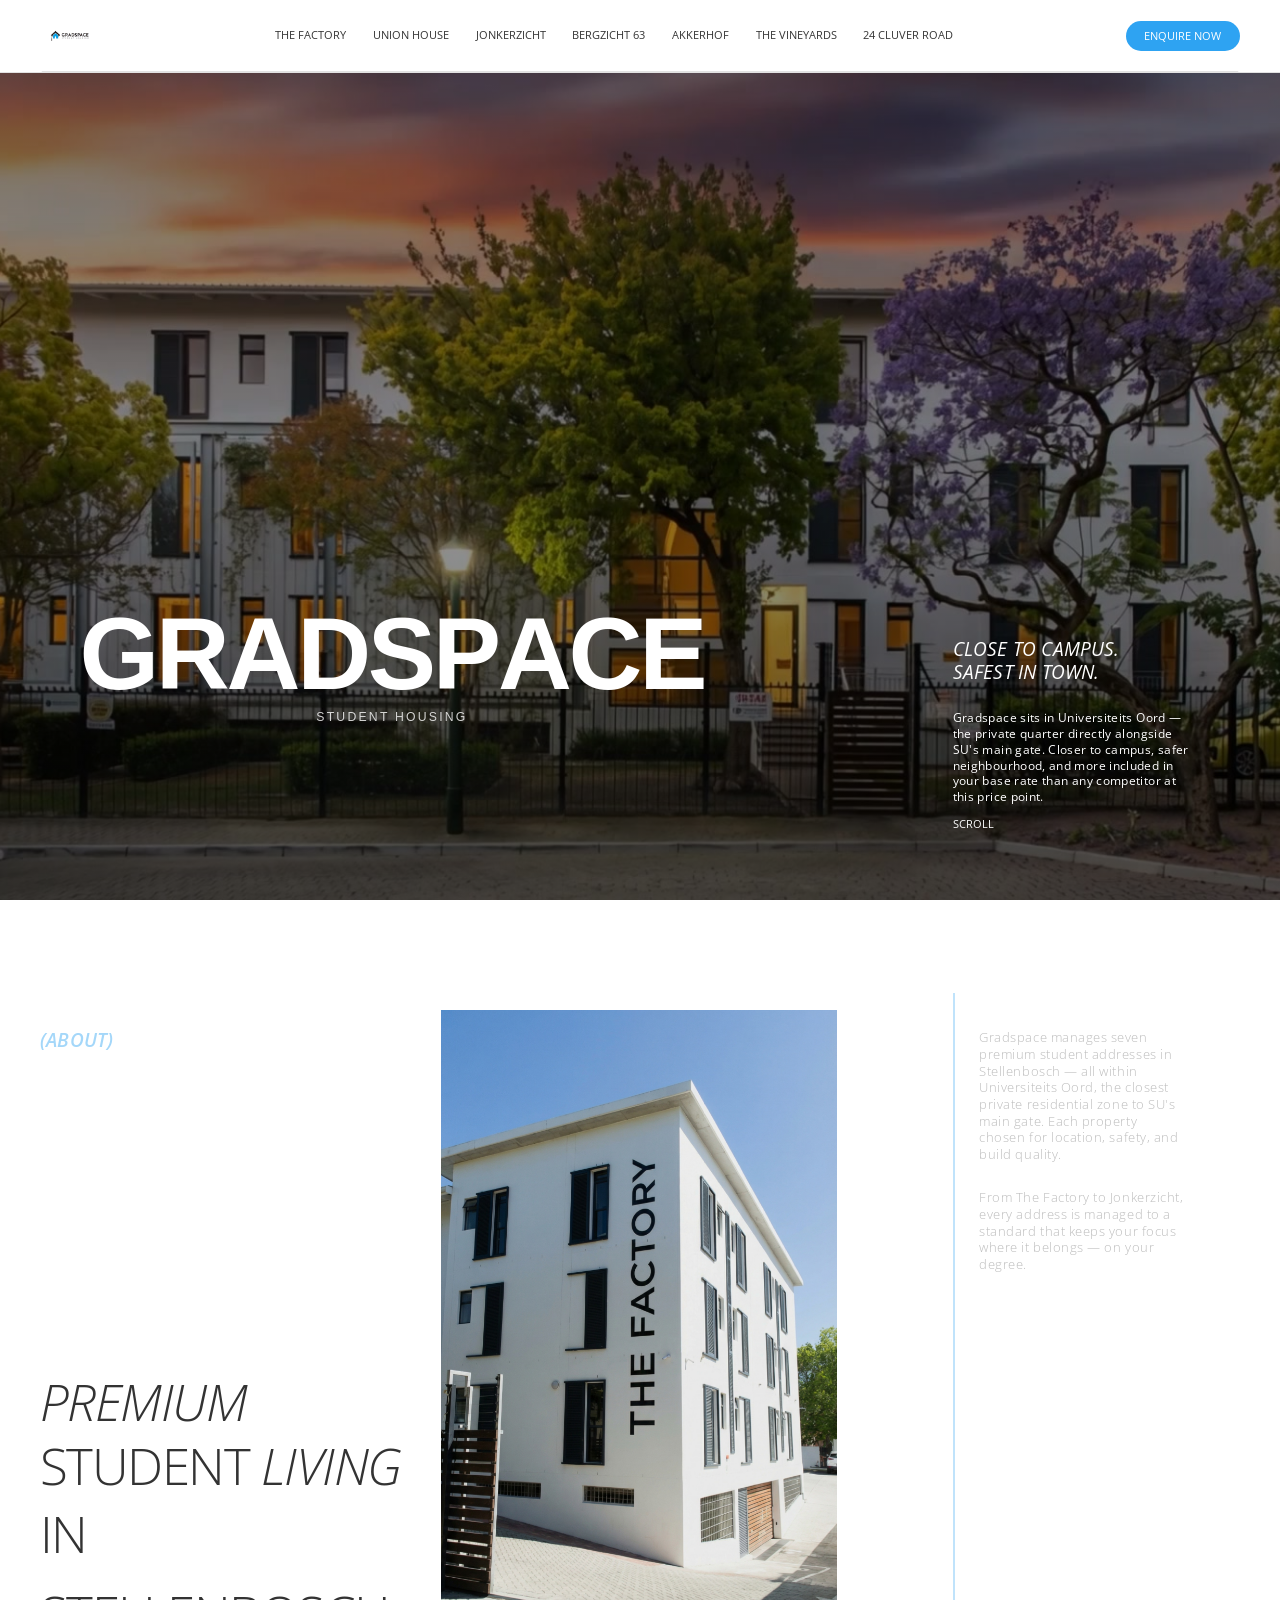
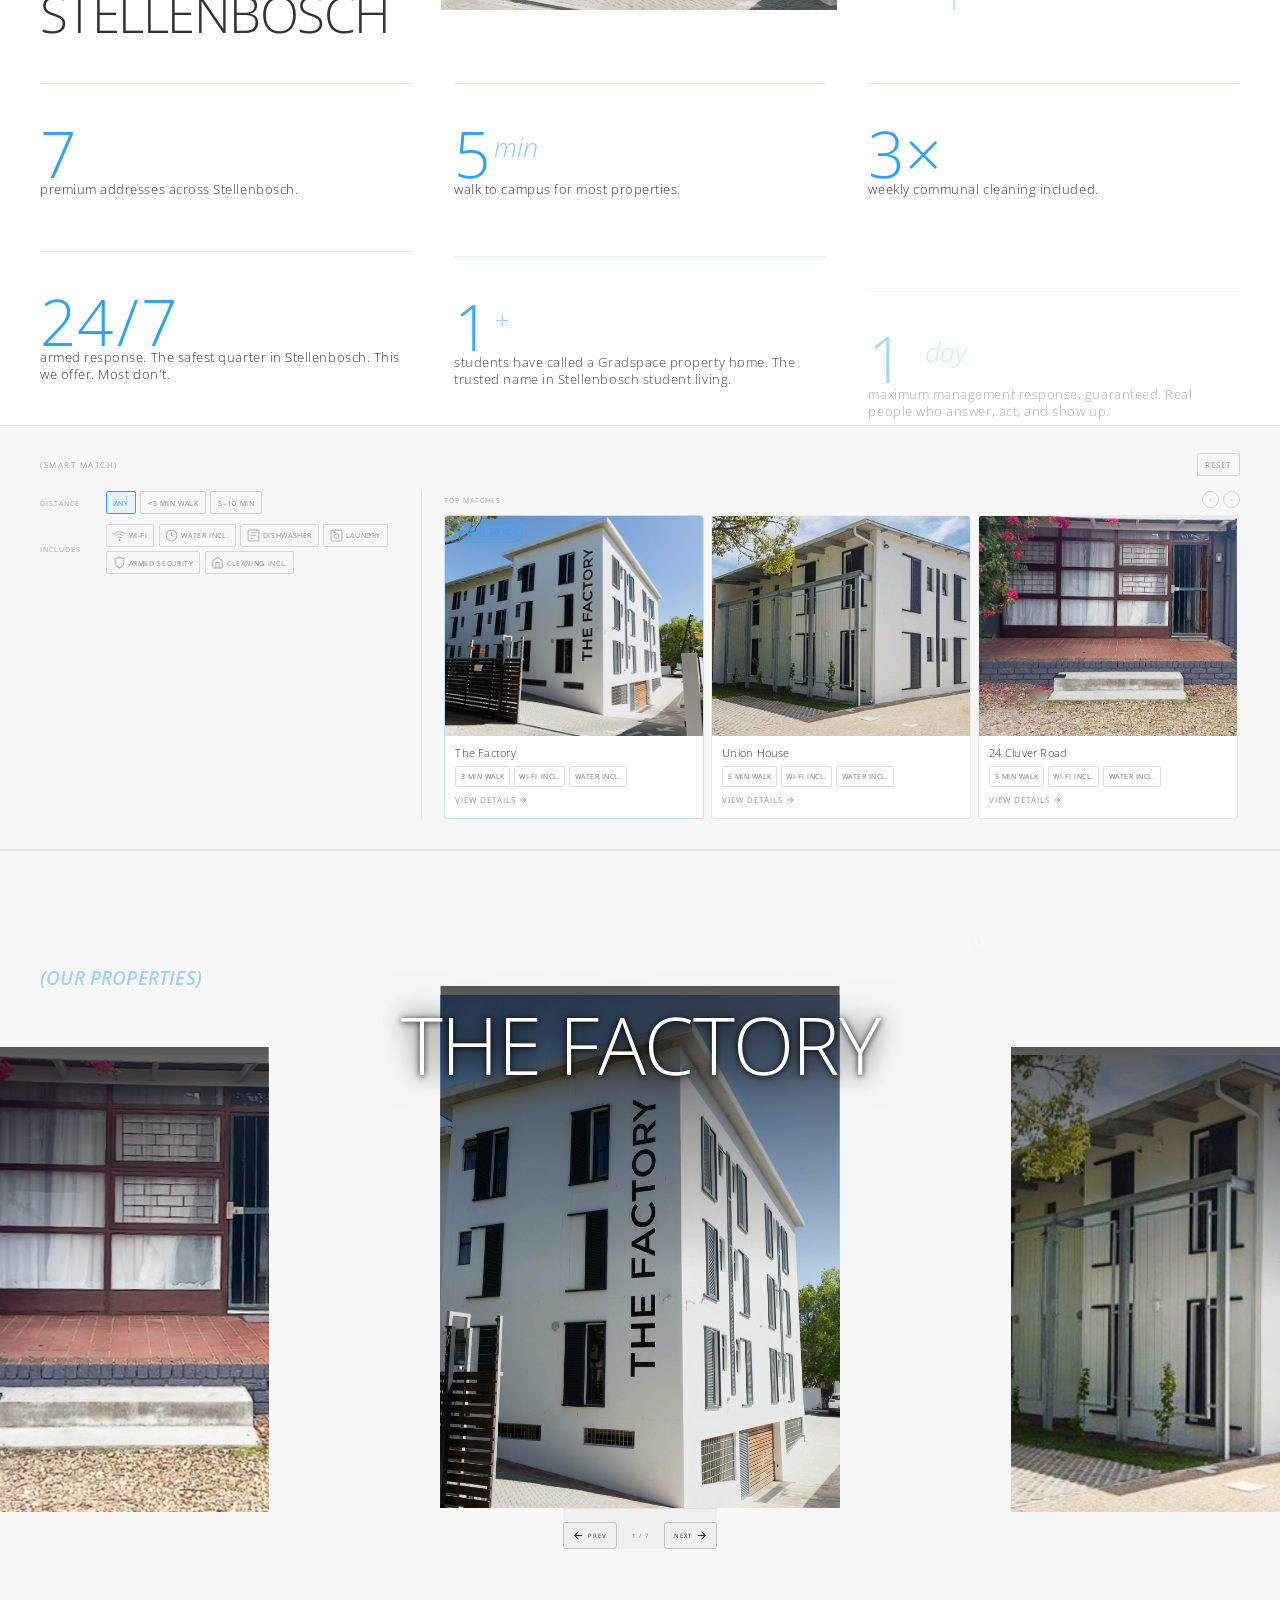
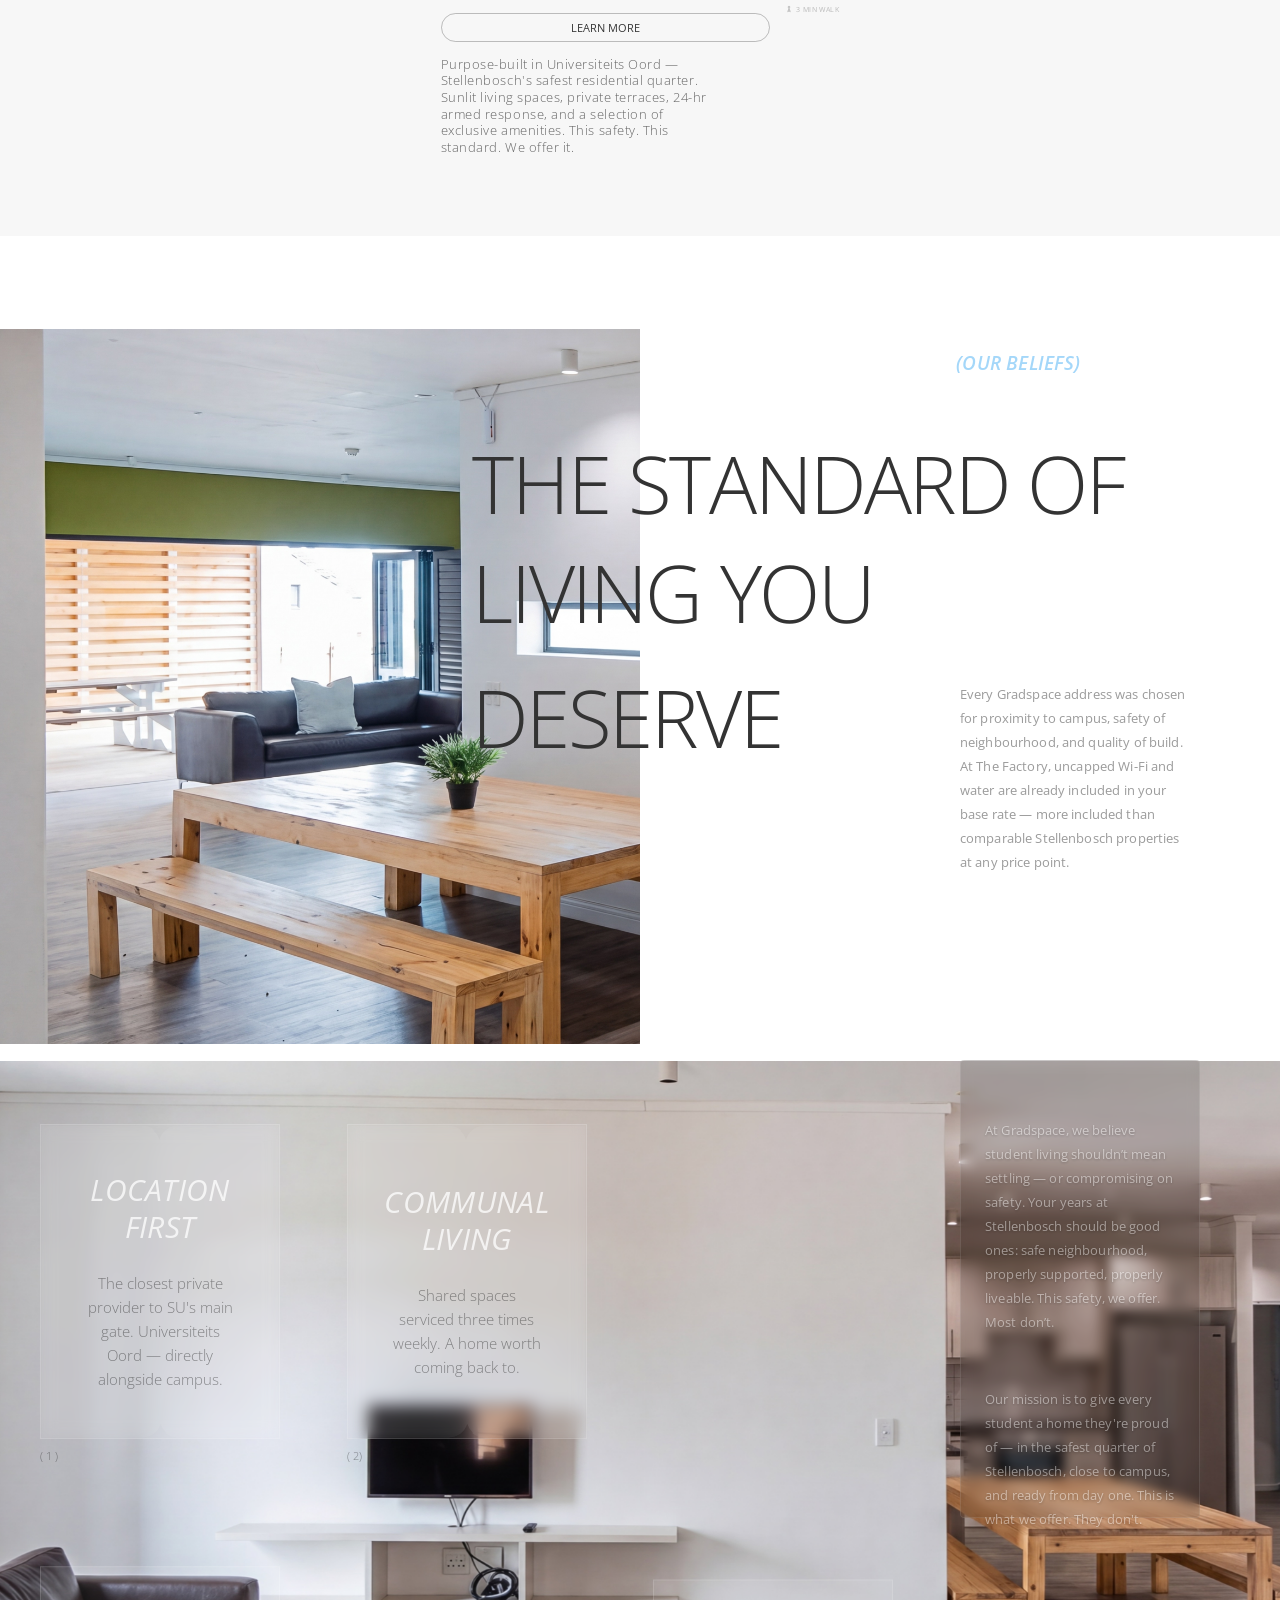
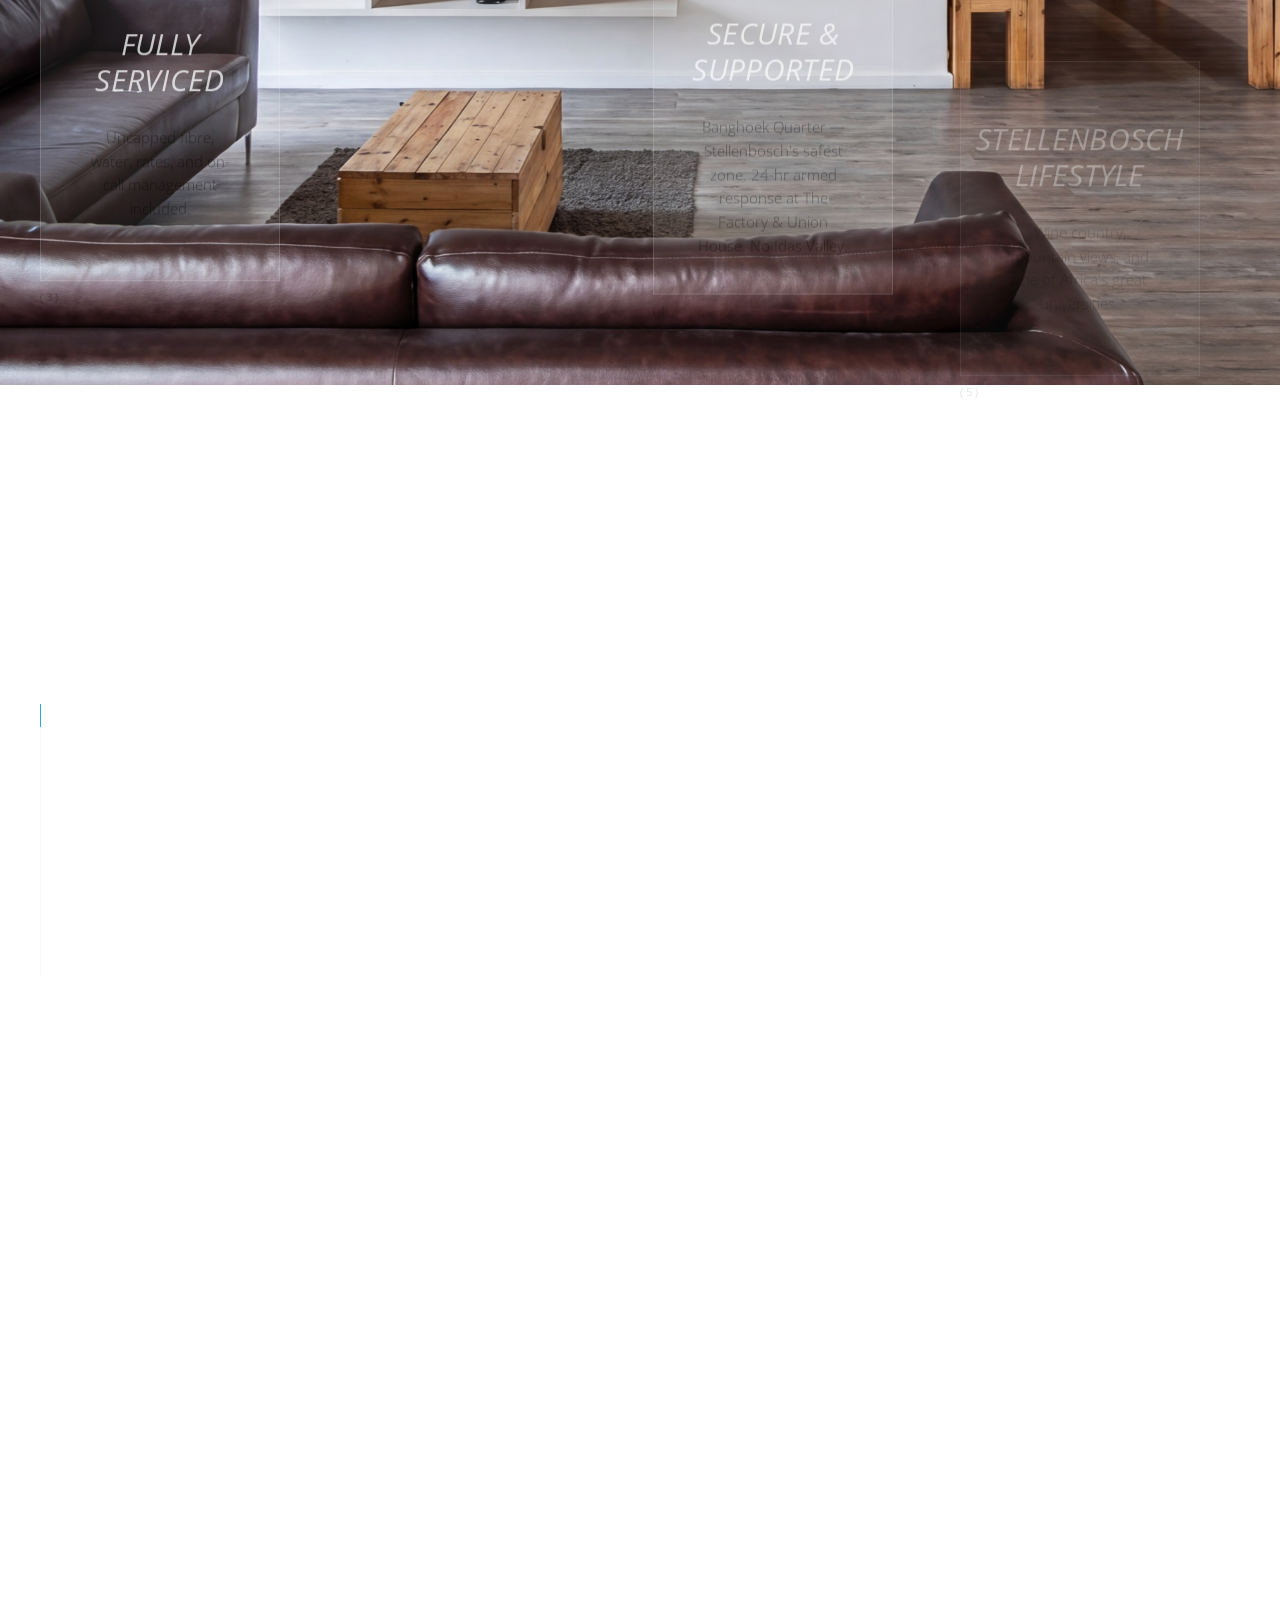
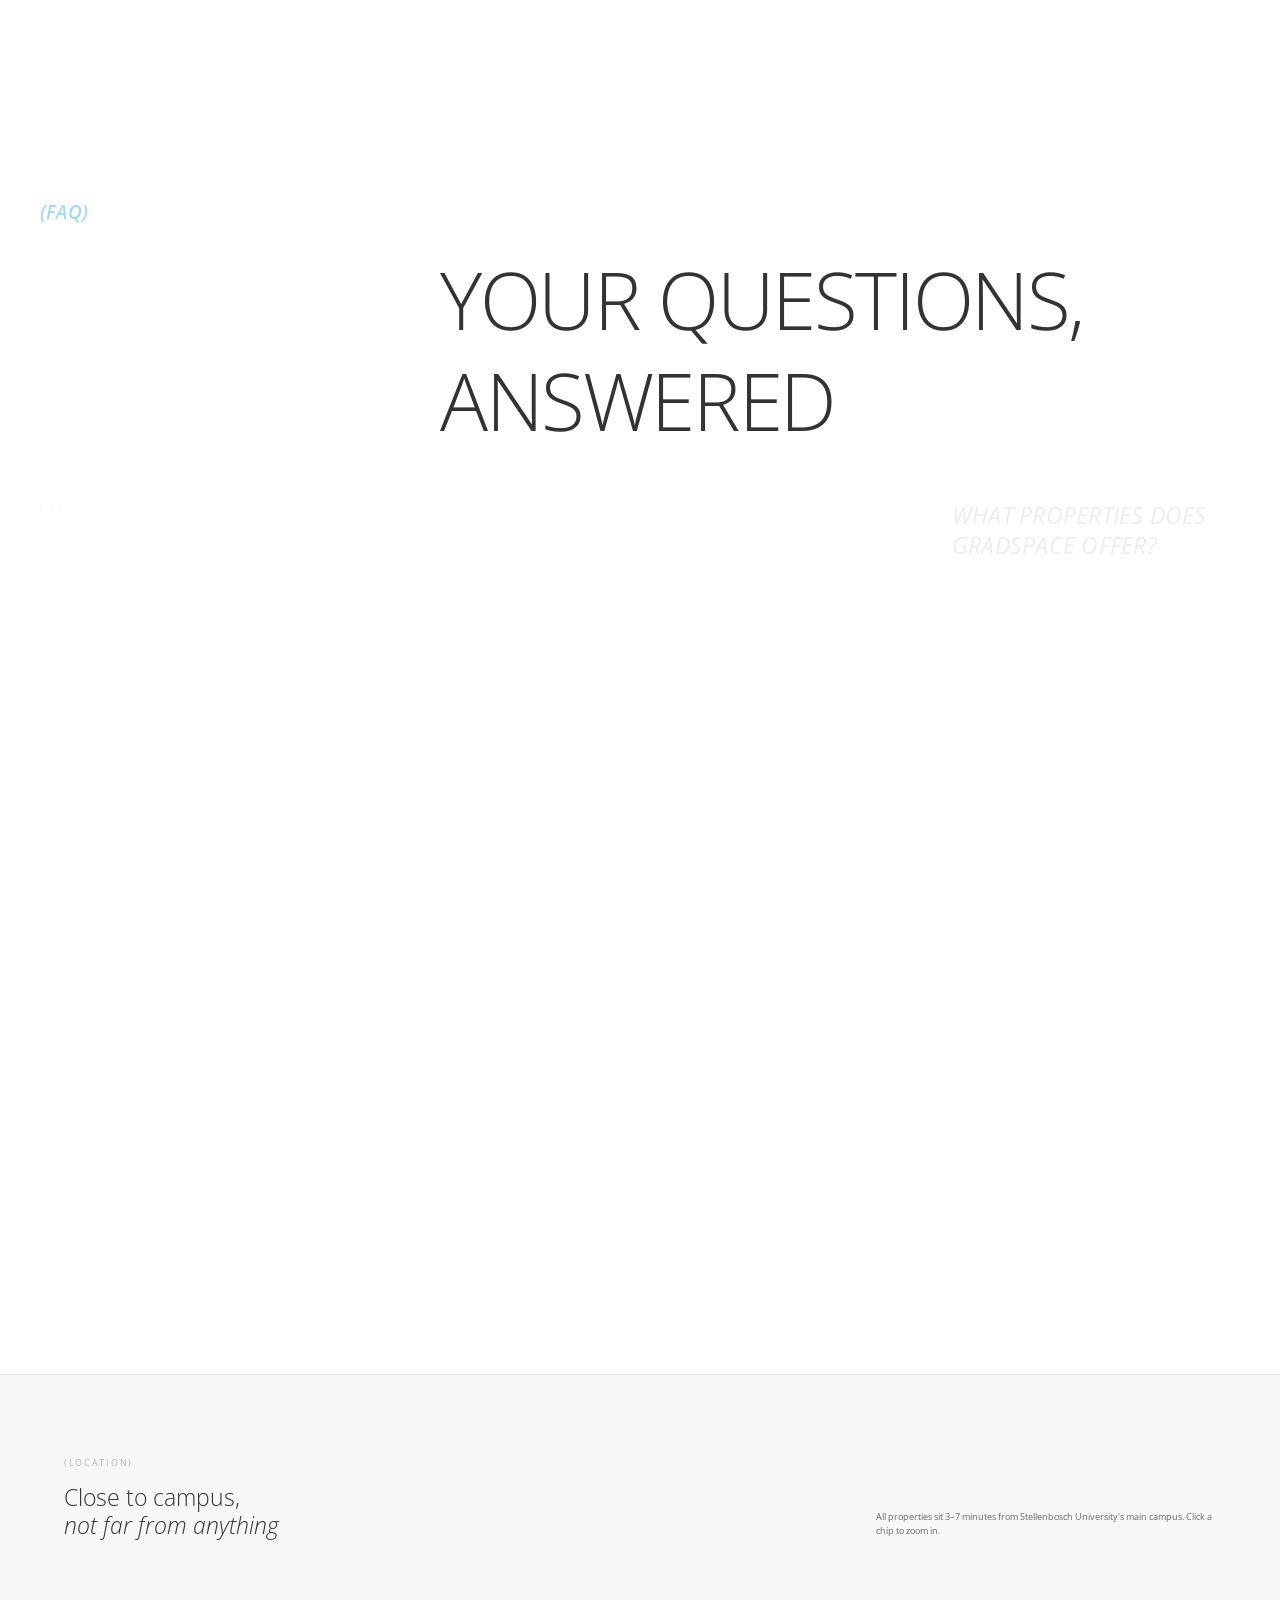
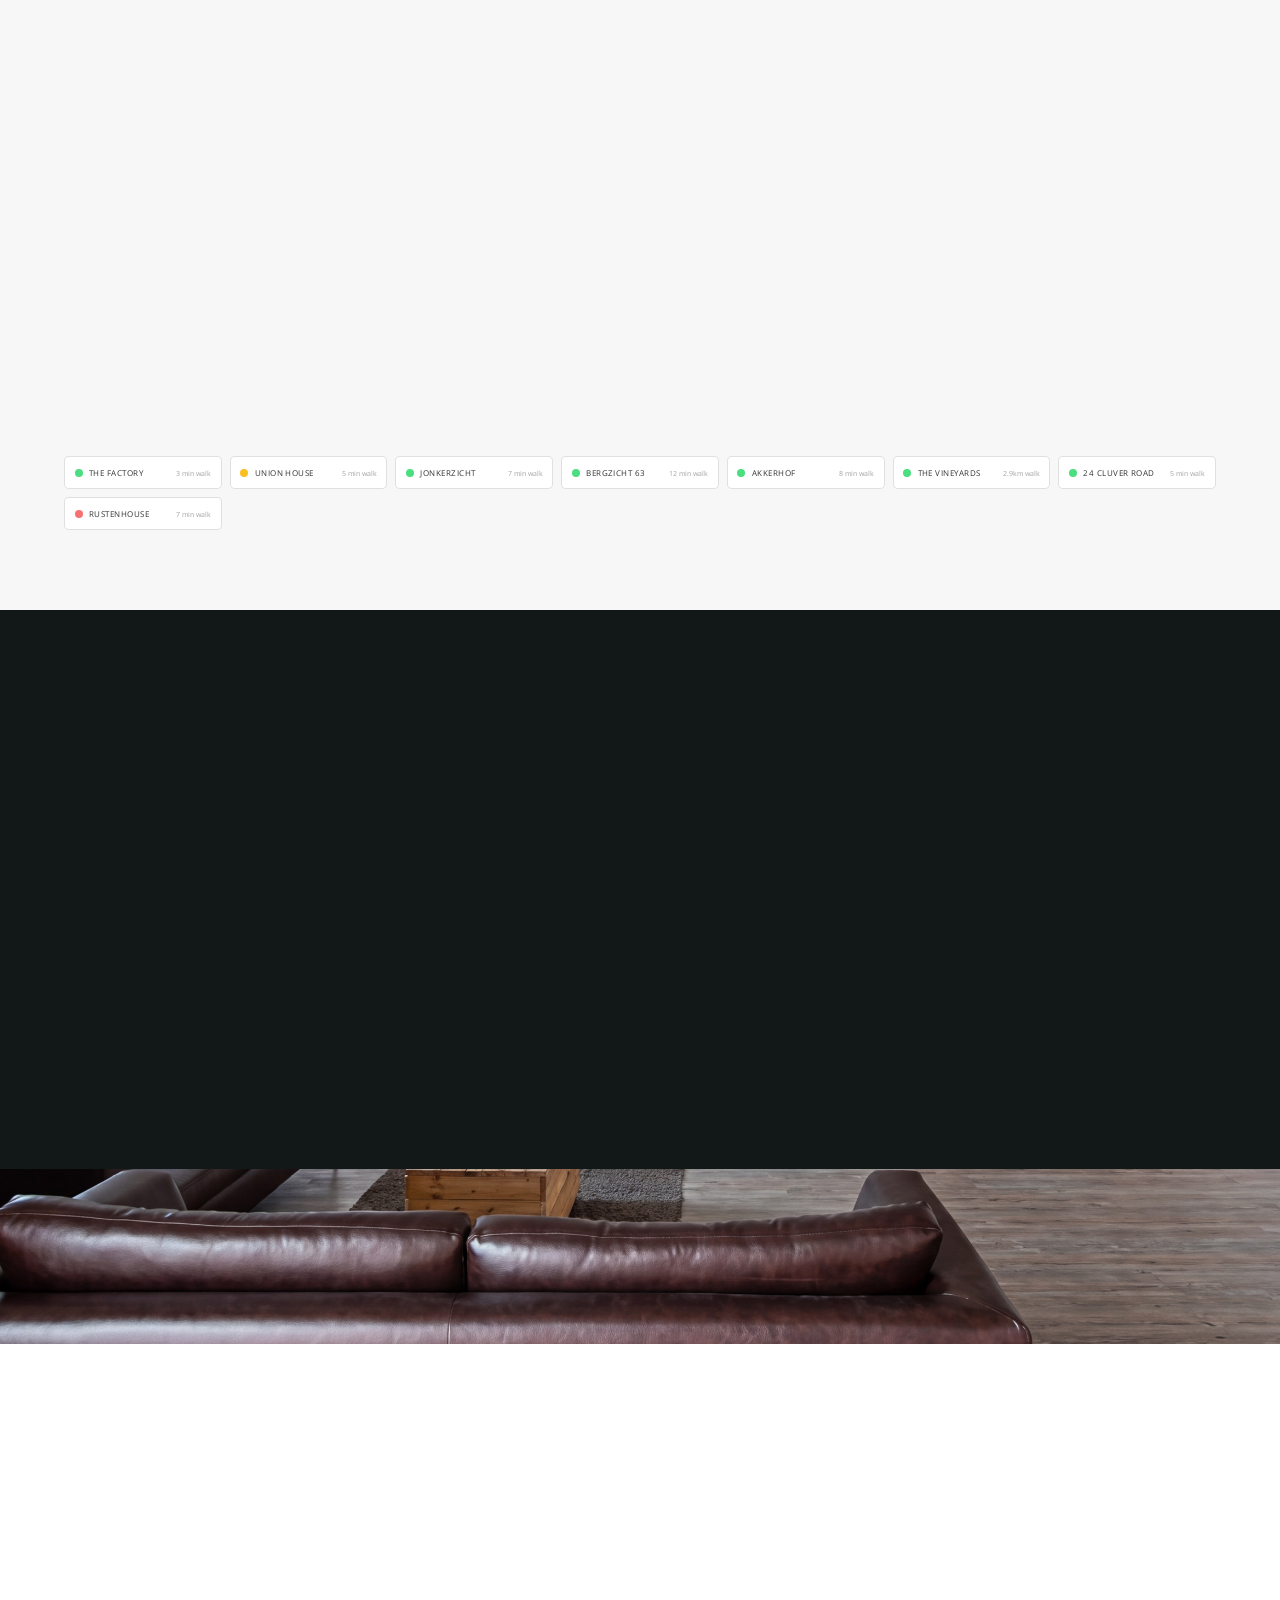
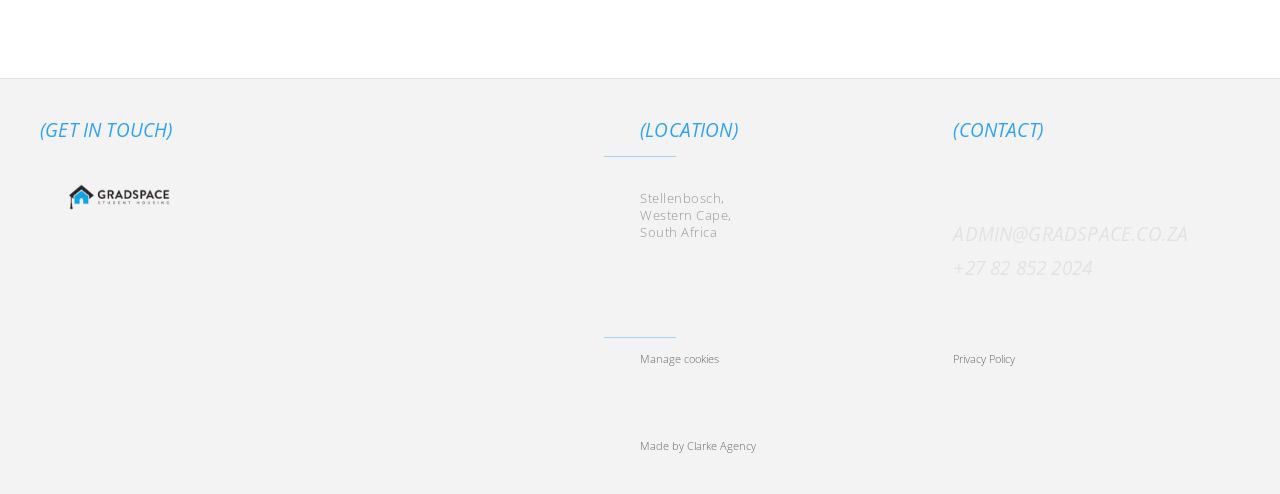
==== commit 97da6e1a: "Bump mobile logo from 120px to 160px Co-Authored-By: Claude Sonnet 4.6 <noreply@anthropic.com>" ====
--- a/index.html
+++ b/index.html
@@ -1587,14 +1587,14 @@
 /* ── Mobile: compact logo + hidden when menu open ── */
 @media (max-width: 767px) {
   .header .logo.nav-logo.w-nav-brand {
-    width: 120px !important;
-    max-width: 120px !important;
+    width: 160px !important;
+    max-width: 160px !important;
     min-width: 0 !important;
     flex-shrink: 0 !important;
   }
   .header .logo.nav-logo.w-nav-brand .nav-logo-img {
-    width: 120px !important;
-    max-width: 120px !important;
+    width: 160px !important;
+    max-width: 160px !important;
   }
   /* Ensure nav bar doesn't overflow viewport */
   .nav-container {
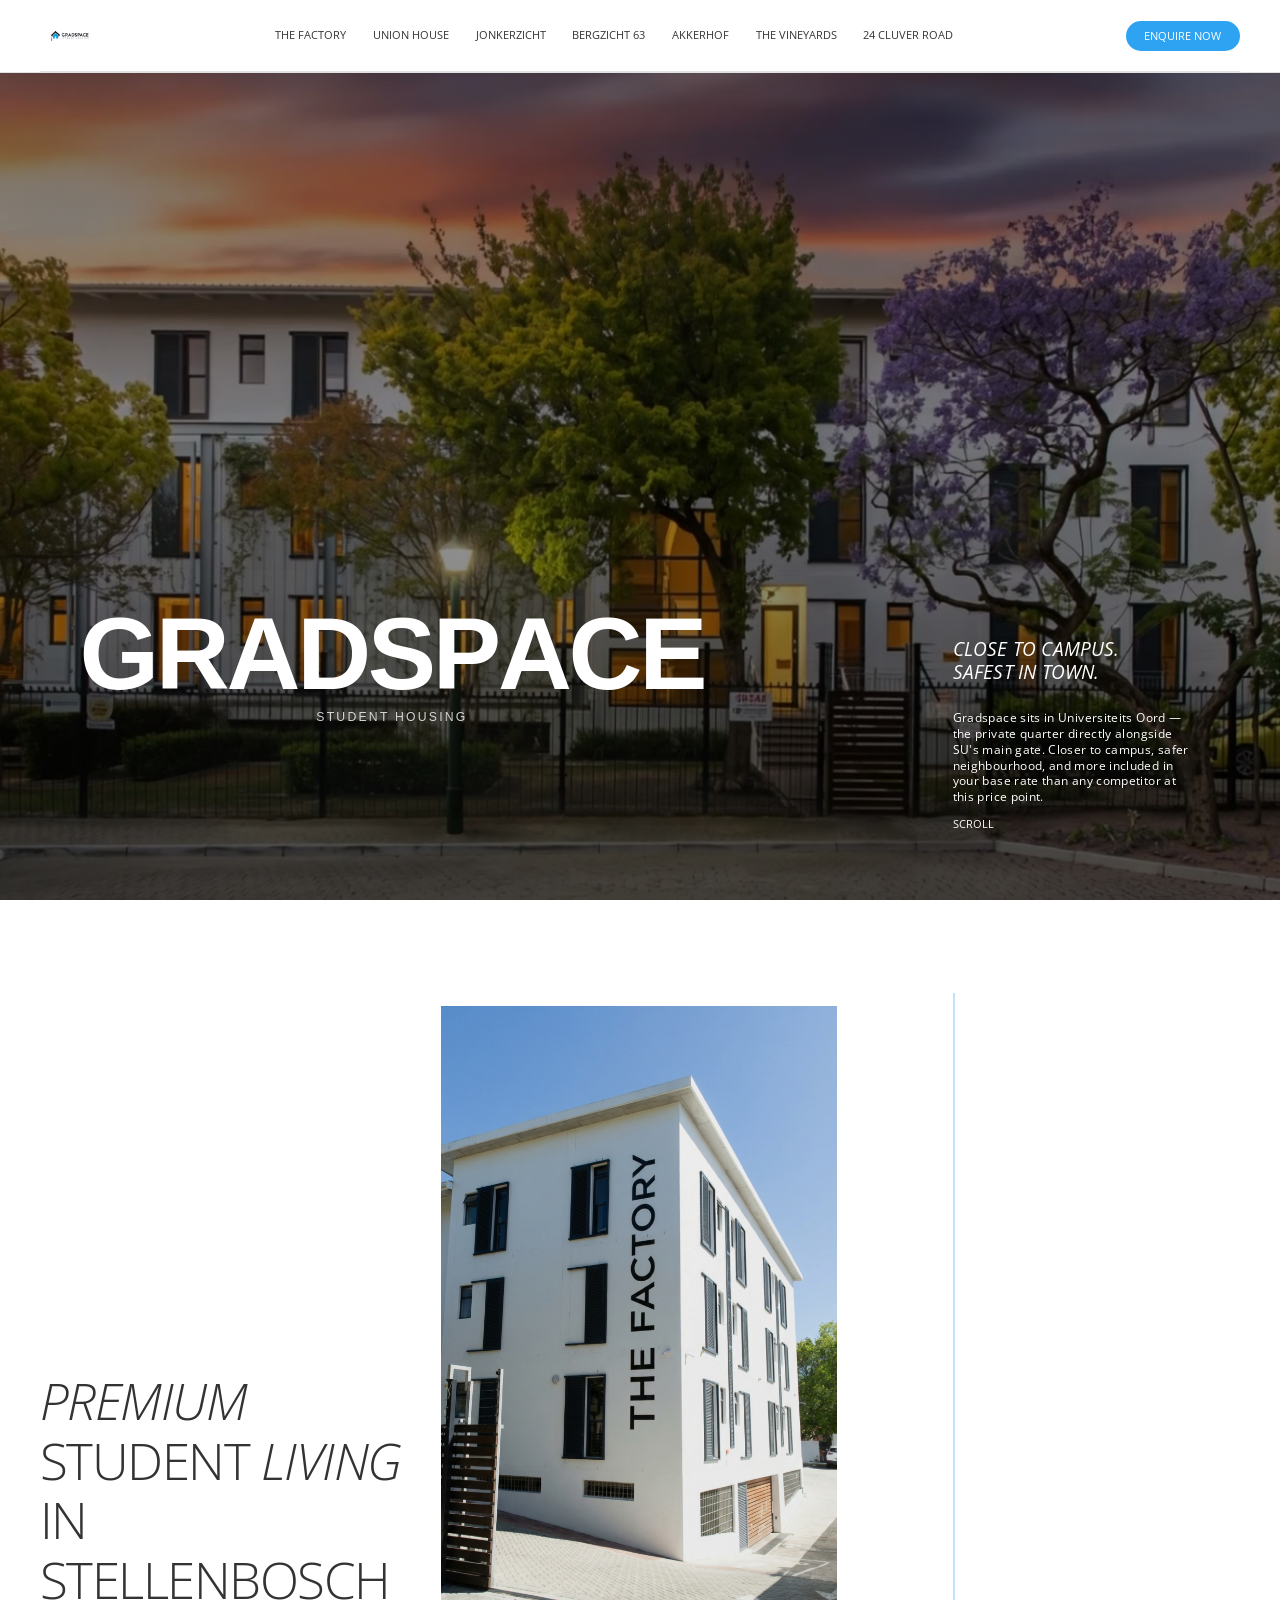
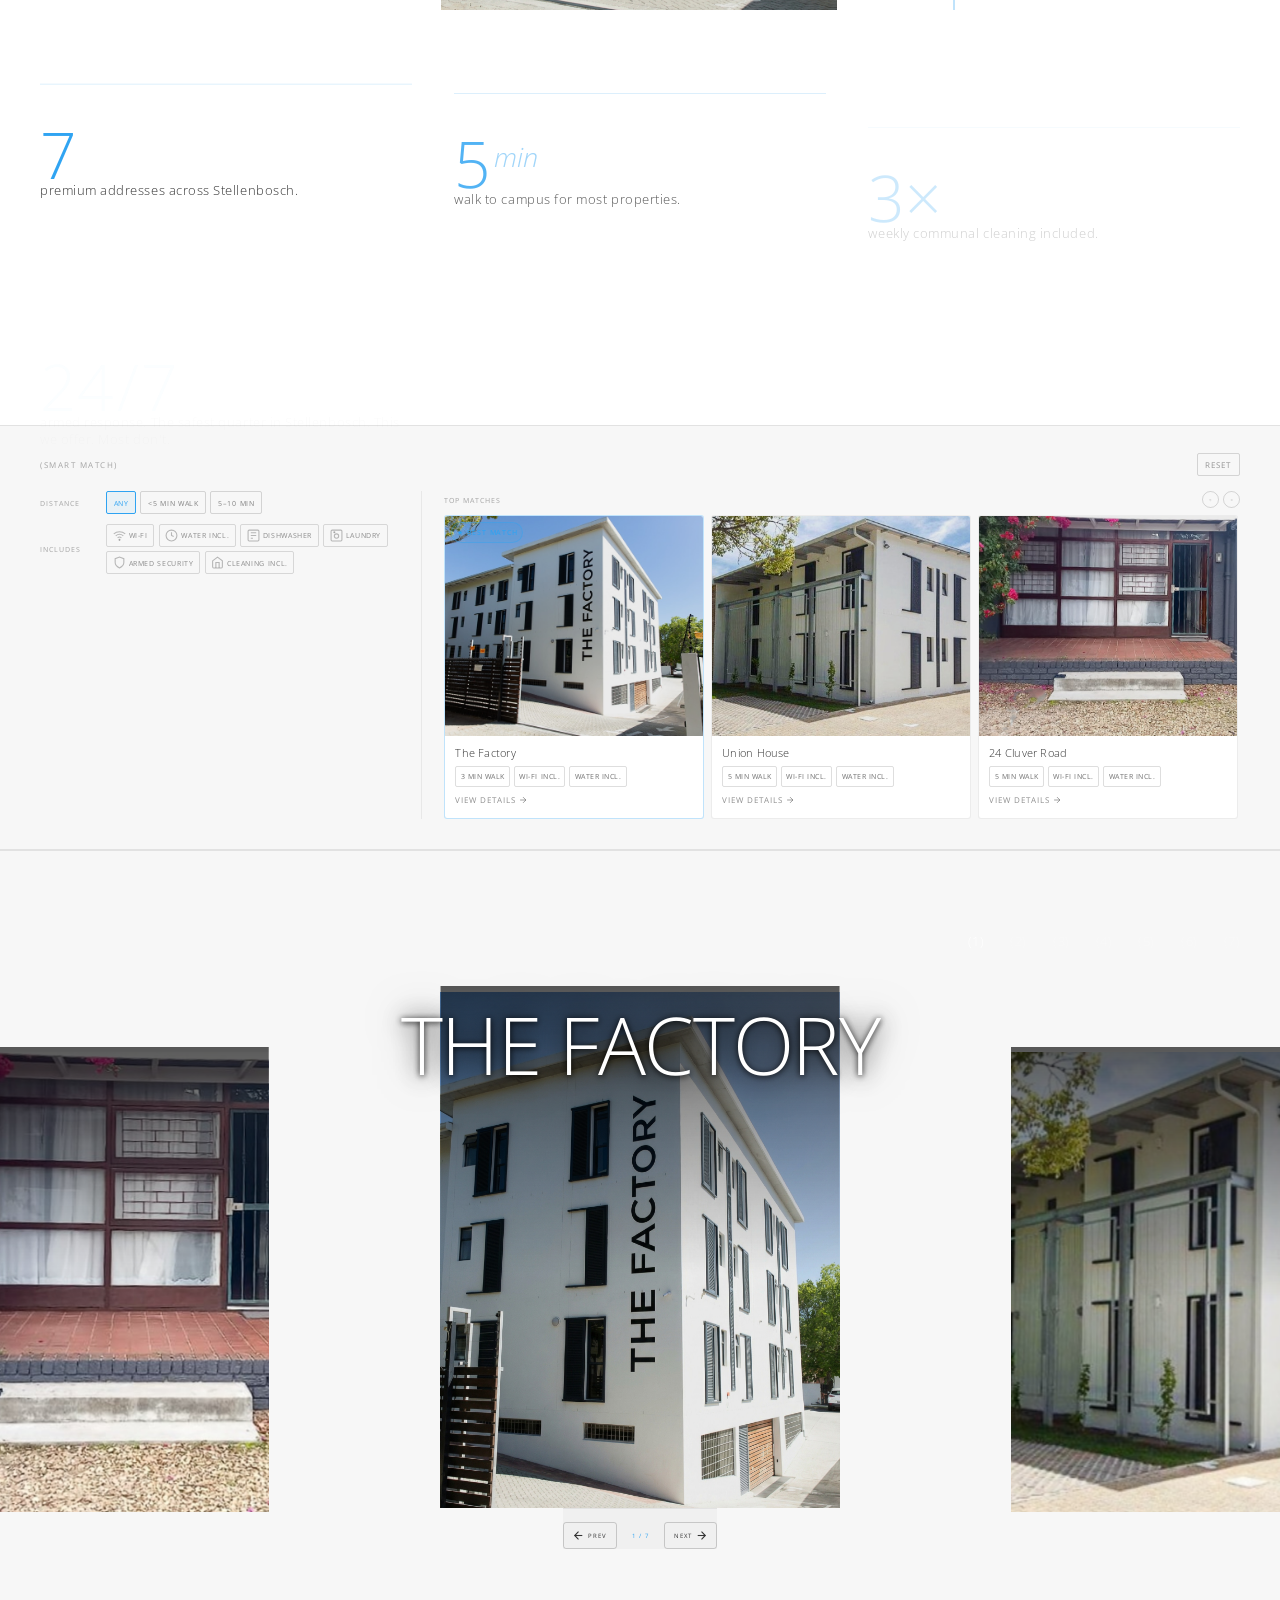
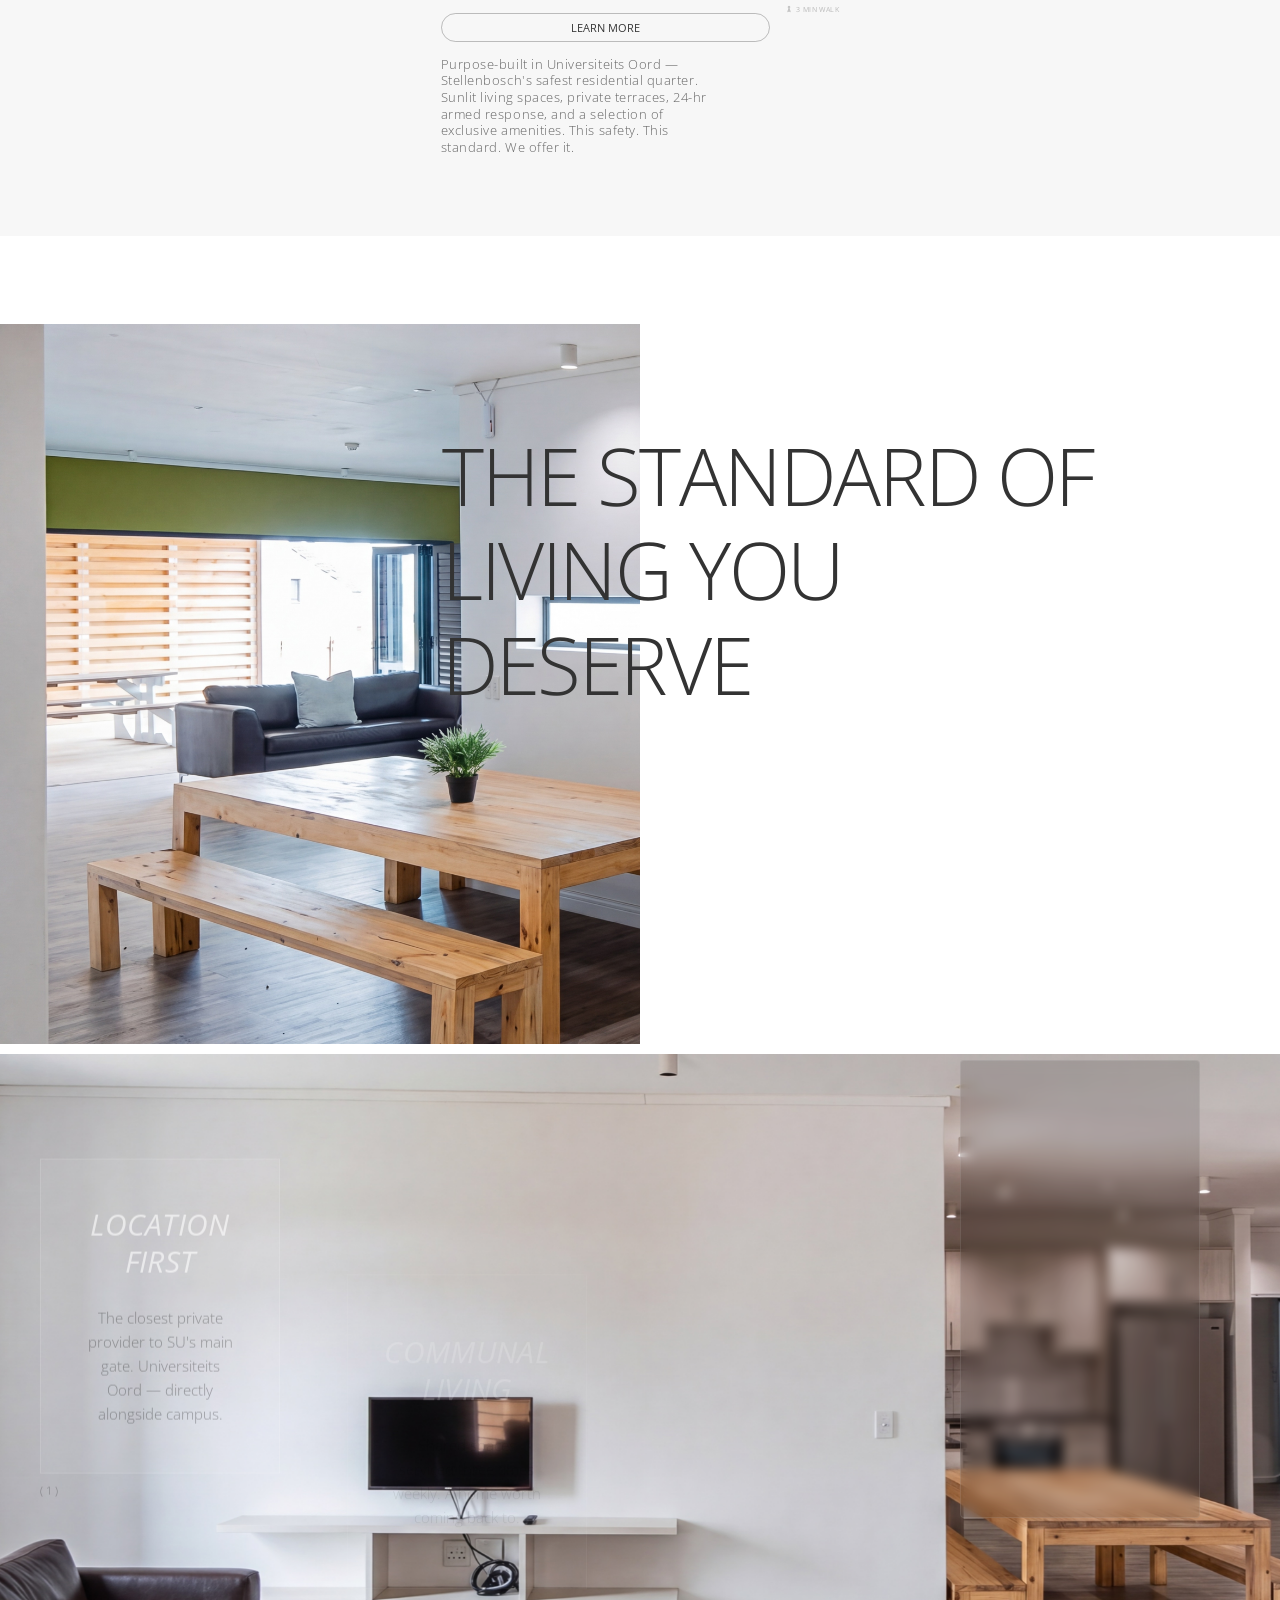
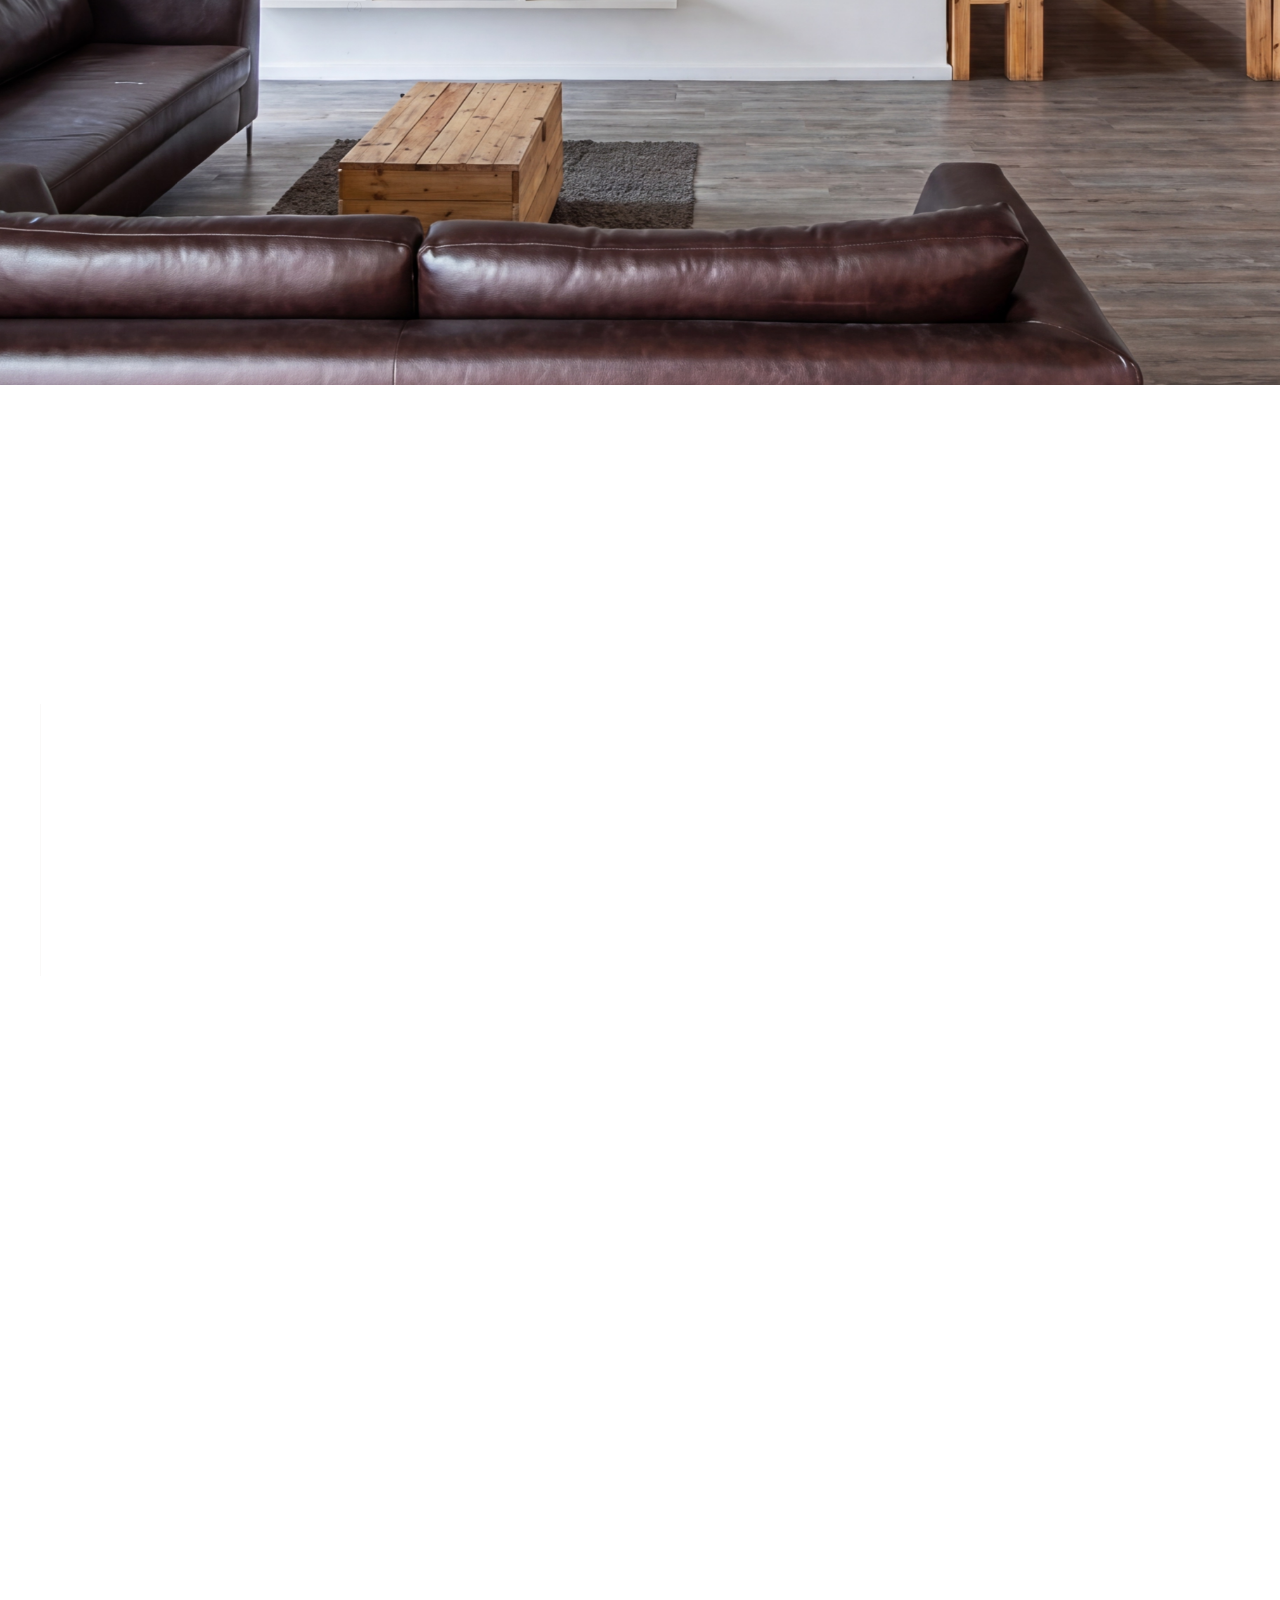
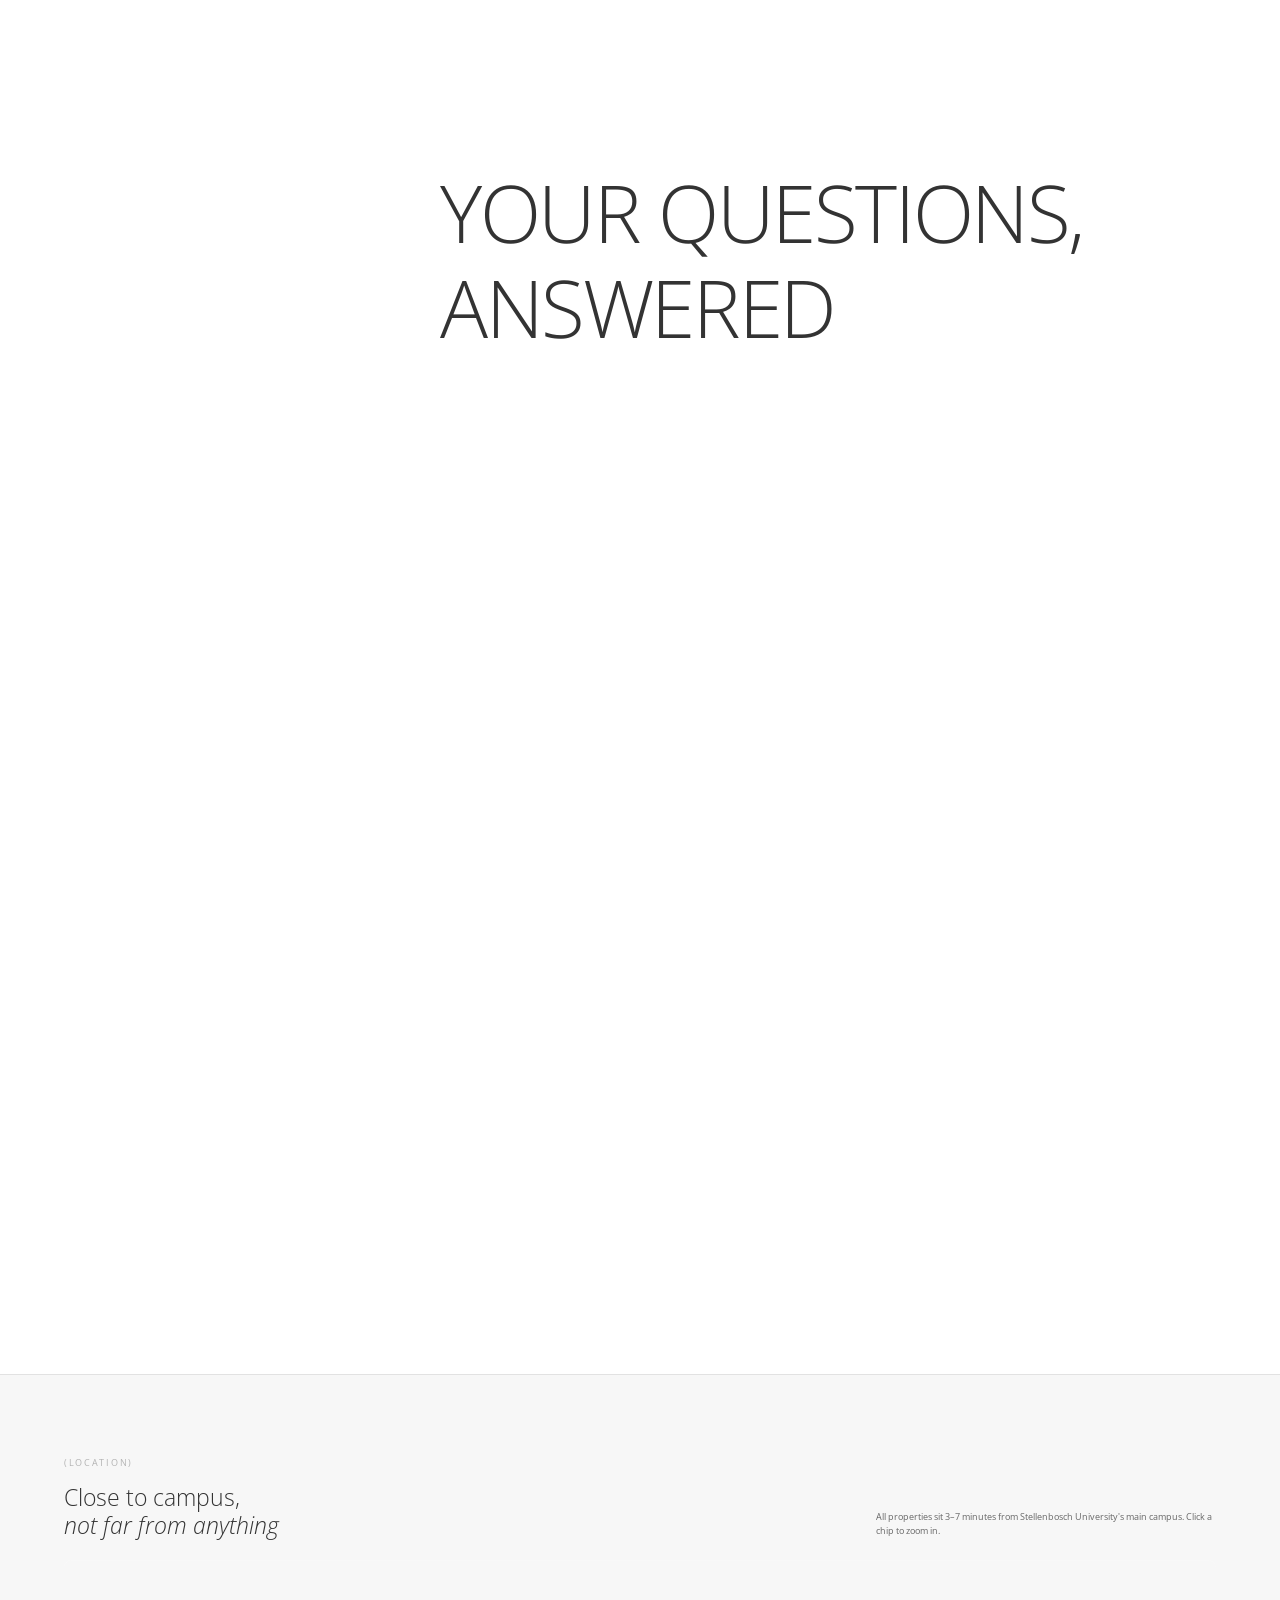
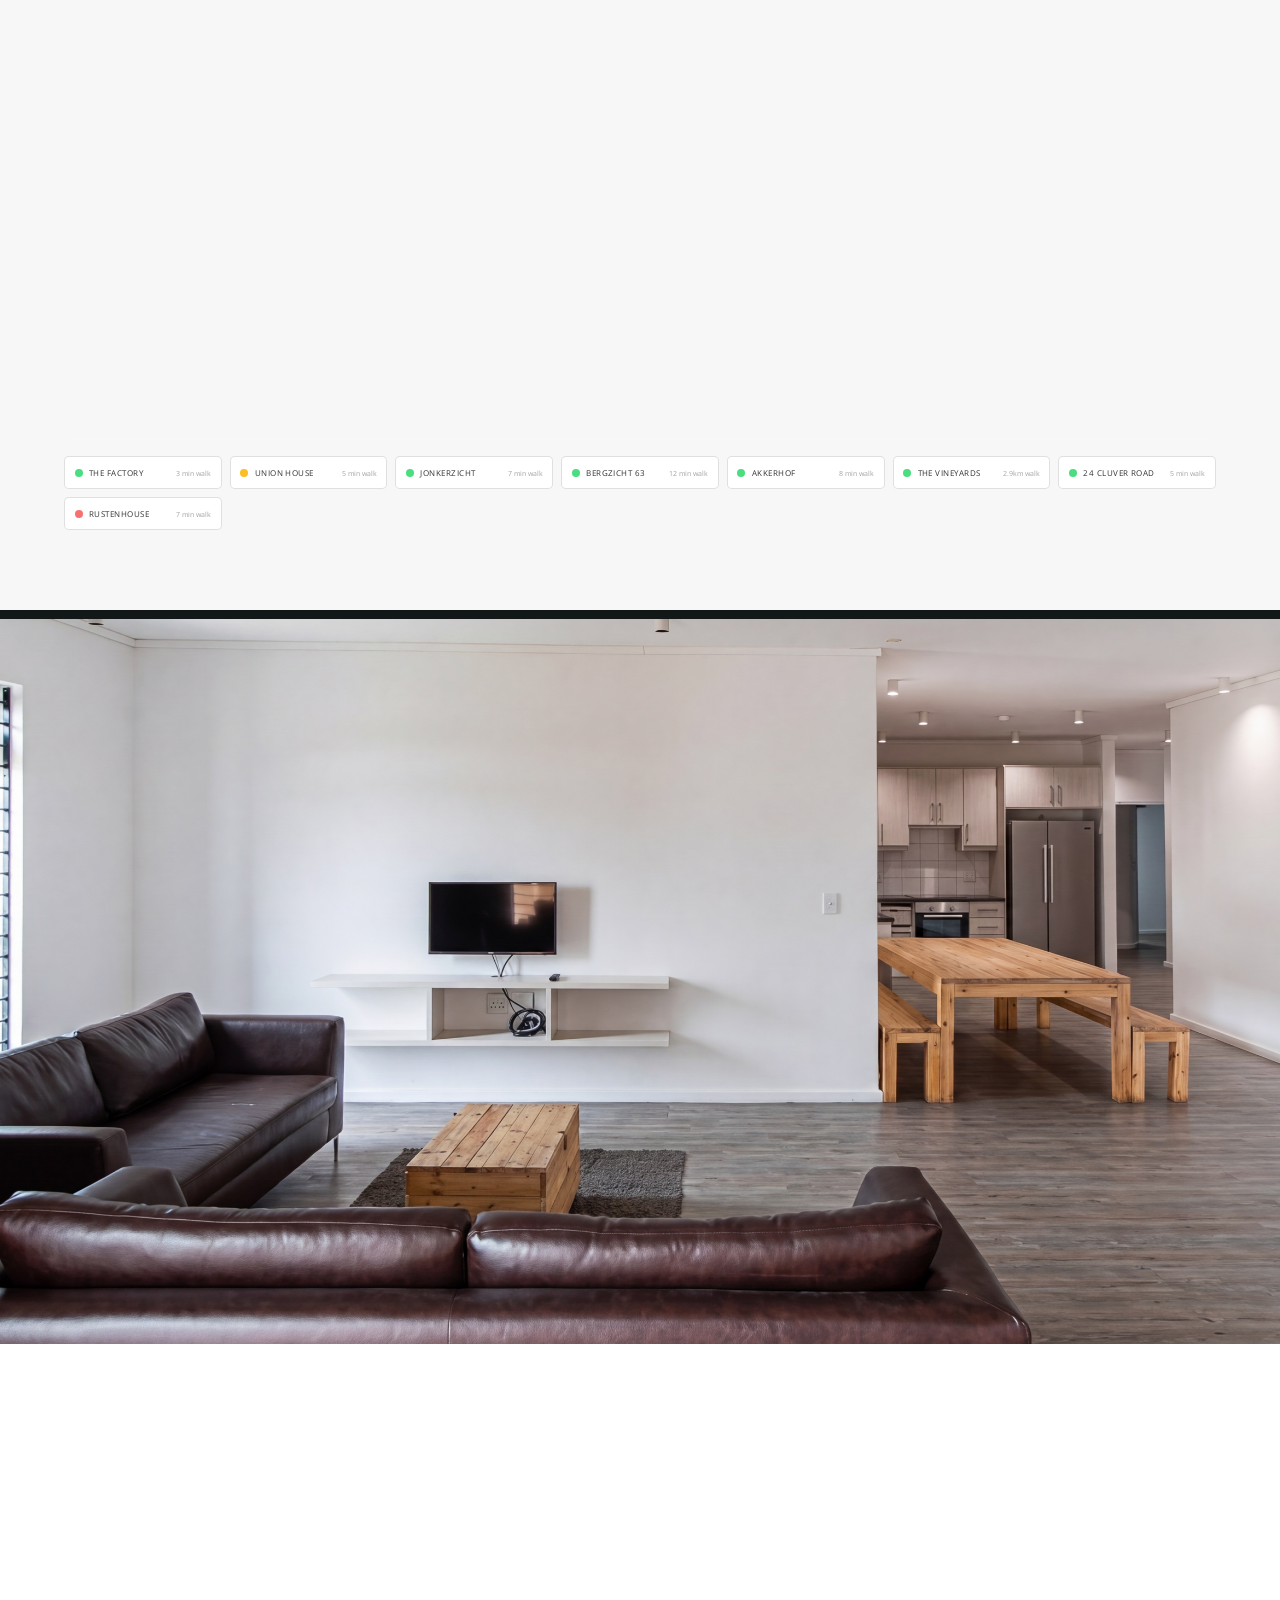
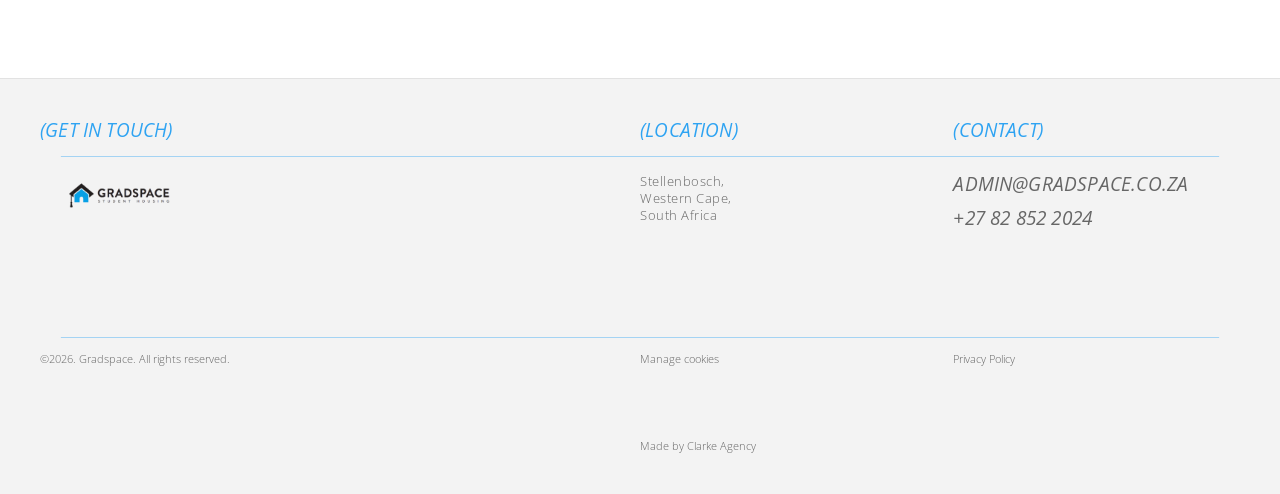
==== commit e80fb103: "Bump mobile logo to 190px Co-Authored-By: Claude Sonnet 4.6 <noreply@anthropic.com>" ====
--- a/index.html
+++ b/index.html
@@ -1587,14 +1587,14 @@
 /* ── Mobile: compact logo + hidden when menu open ── */
 @media (max-width: 767px) {
   .header .logo.nav-logo.w-nav-brand {
-    width: 160px !important;
-    max-width: 160px !important;
+    width: 190px !important;
+    max-width: 190px !important;
     min-width: 0 !important;
     flex-shrink: 0 !important;
   }
   .header .logo.nav-logo.w-nav-brand .nav-logo-img {
-    width: 160px !important;
-    max-width: 160px !important;
+    width: 190px !important;
+    max-width: 190px !important;
   }
   /* Ensure nav bar doesn't overflow viewport */
   .nav-container {
